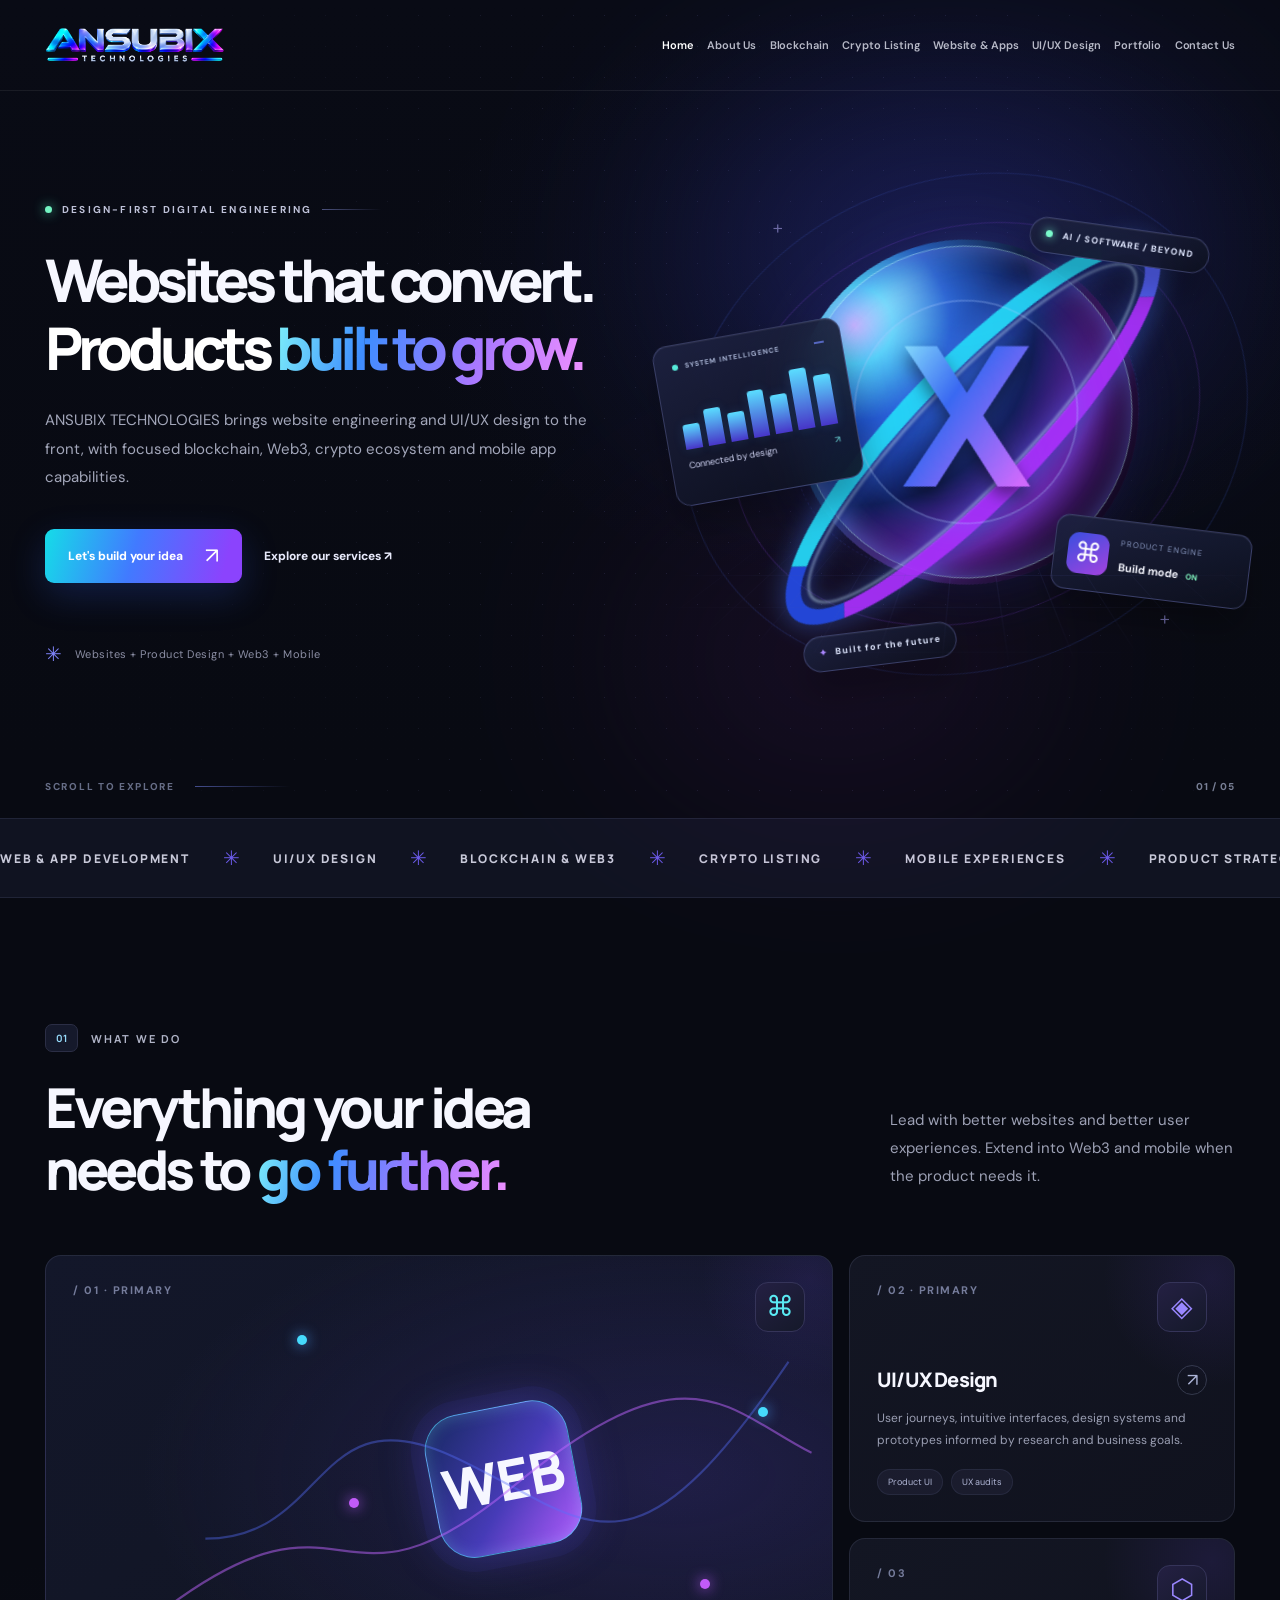
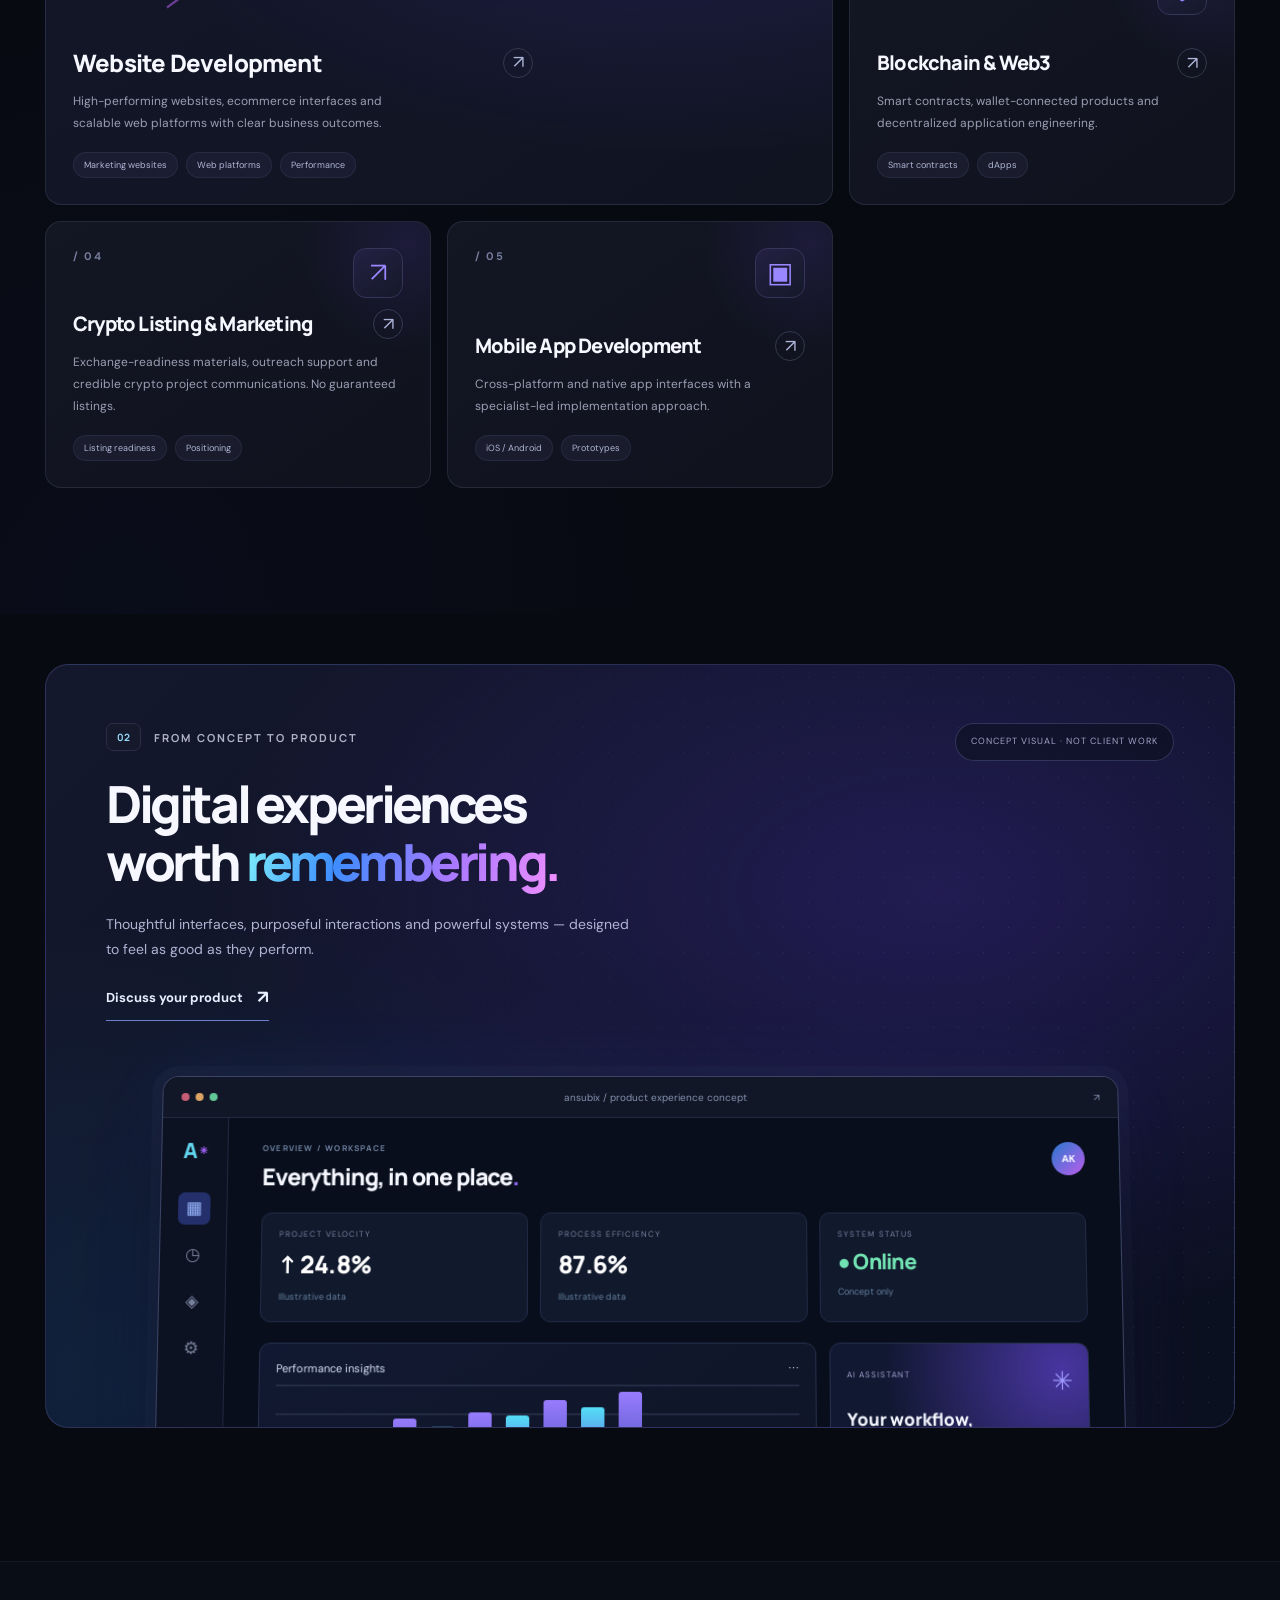
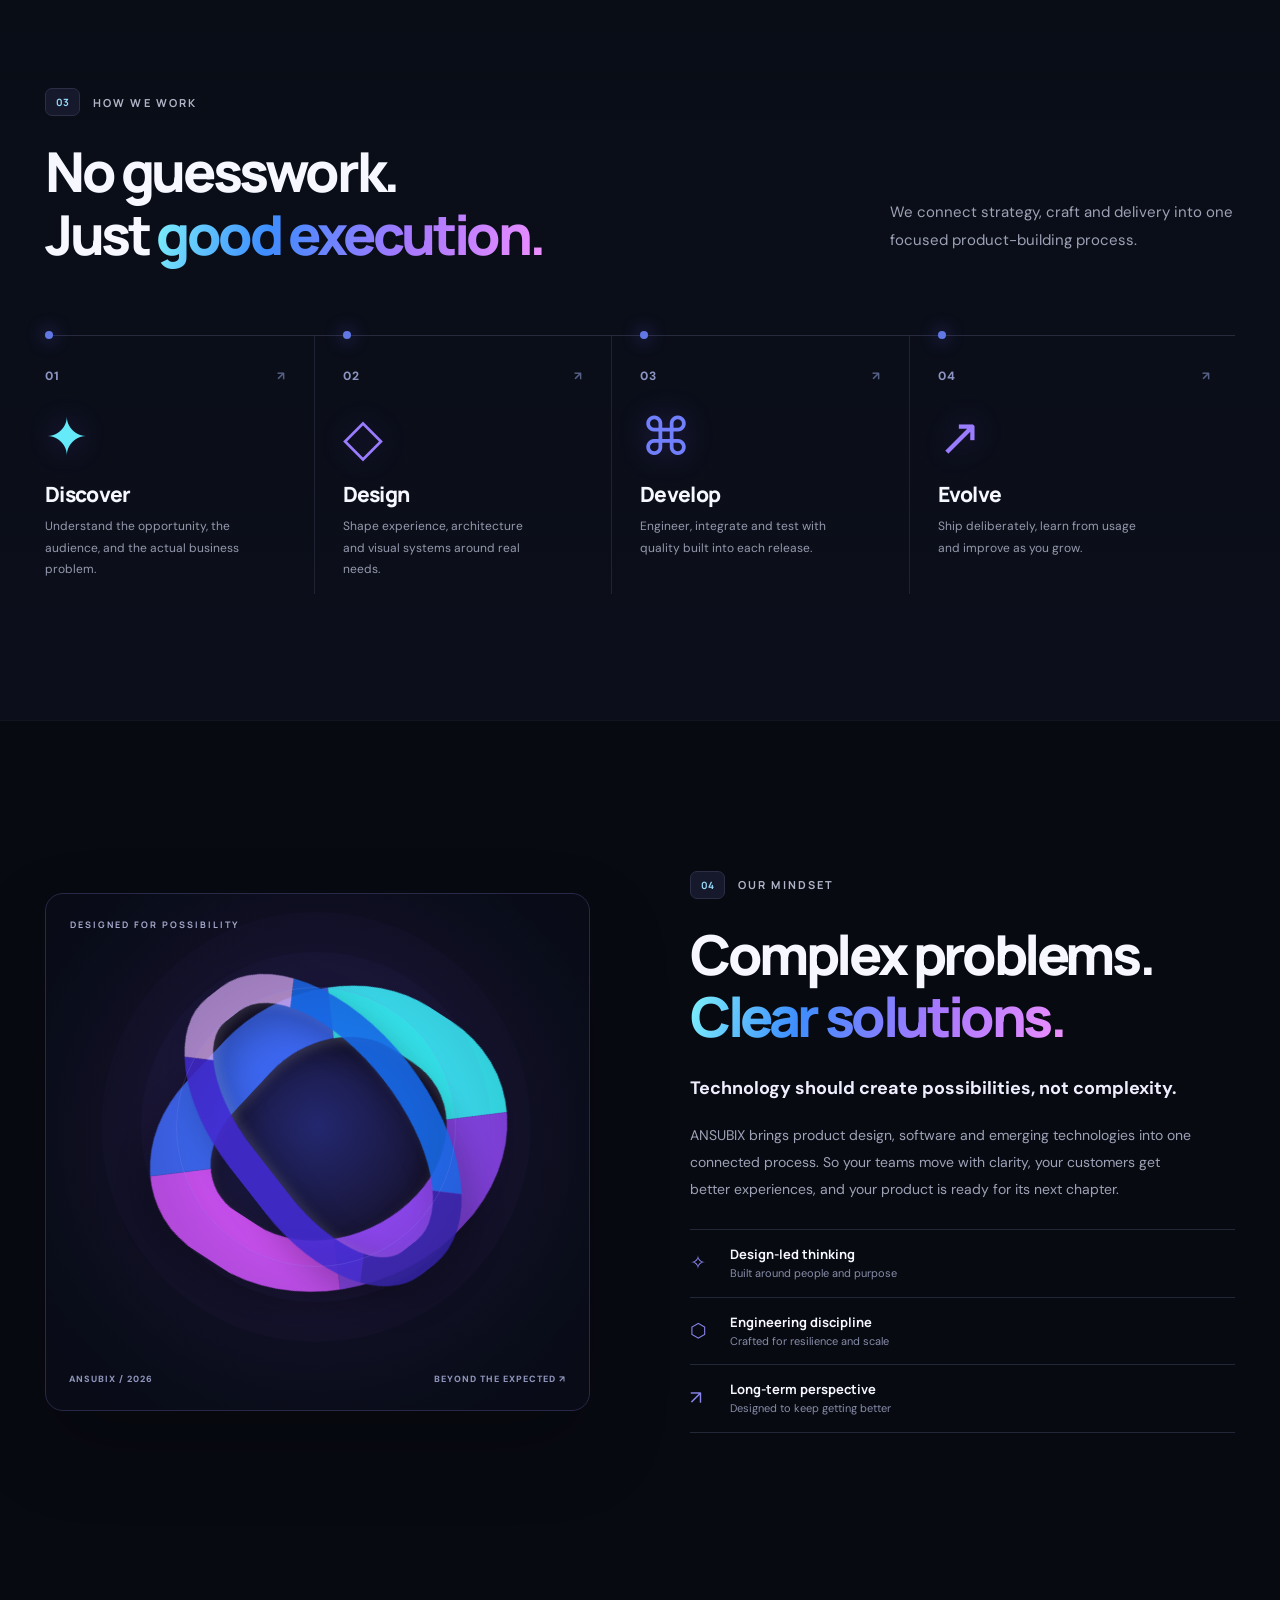
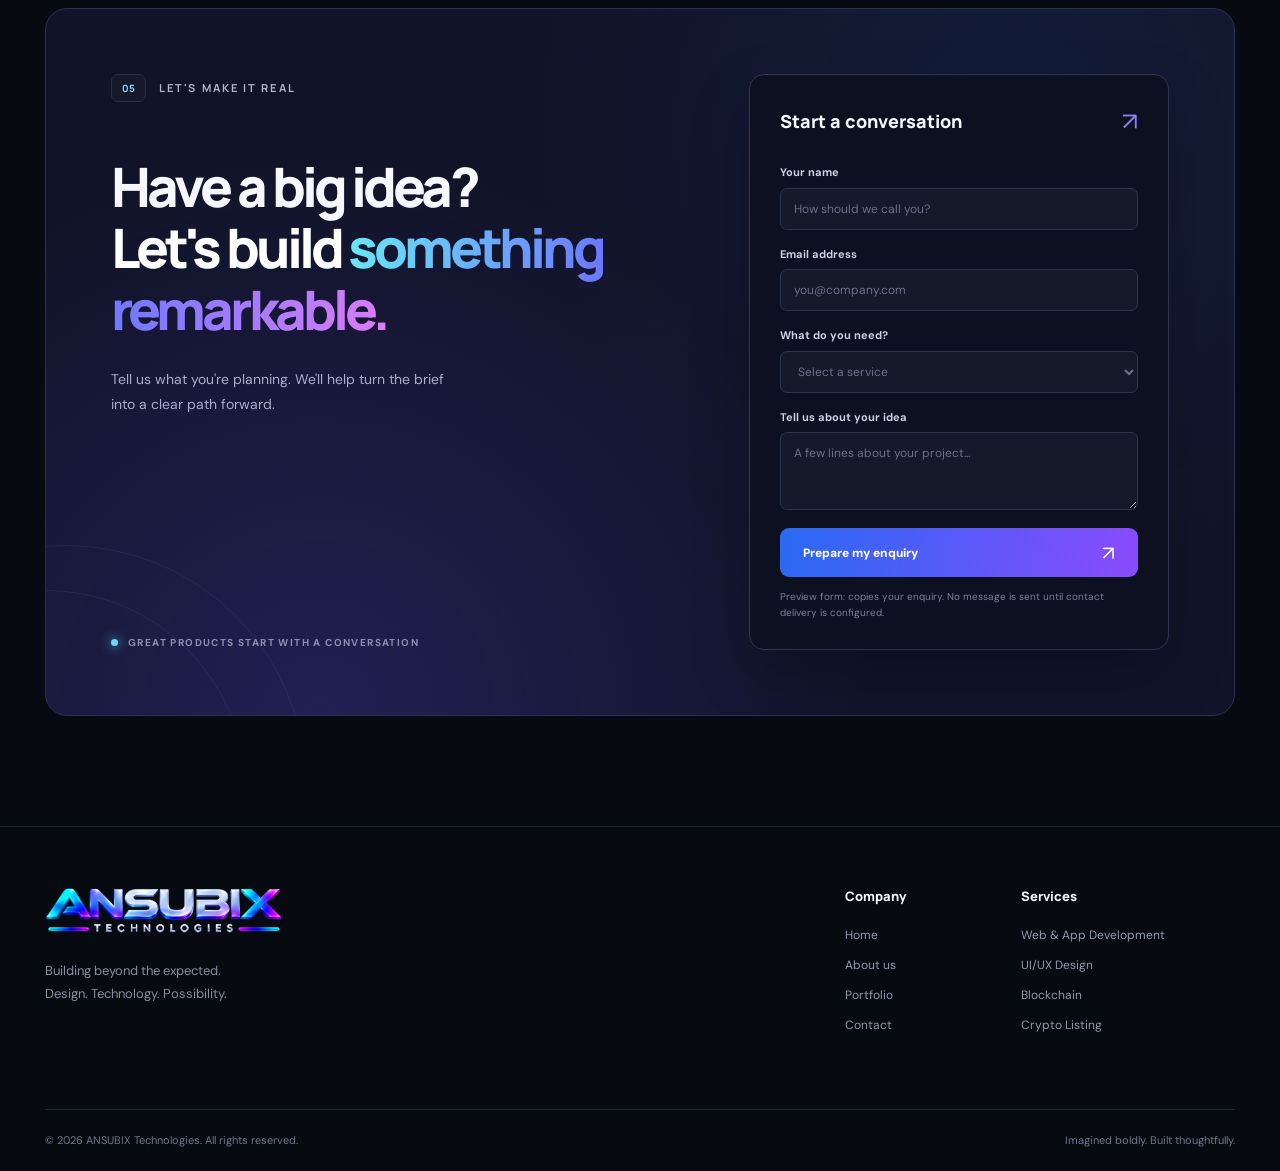
==== index.html @ 399b4d56 "Add files via upload" ====
<!DOCTYPE html>

<html lang="en">
<head>
<meta charset="utf-8"/>
<meta content="width=device-width, initial-scale=1" name="viewport"/>
<meta content="#080a12" name="theme-color"/>
<meta content="ANSUBIX Technologies creates websites, user experiences, blockchain applications and crypto listing readiness strategies, with mobile app development support." name="description"/>
<title>ANSUBIX Technologies | Website, UI/UX &amp; Blockchain Development</title>
<link href="assets/images/brand-mark.svg" rel="icon" type="image/svg+xml"/>
<link href="https://fonts.googleapis.com" rel="preconnect"/>
<link crossorigin="" href="https://fonts.gstatic.com" rel="preconnect"/>
<link href="https://fonts.googleapis.com/css2?family=DM+Sans:wght@400;500;600;700&amp;family=Manrope:wght@400;500;600;700;800&amp;display=swap" rel="stylesheet"/>
<link href="assets/css/style.css" rel="stylesheet"/>
</head>
<body>
<a class="skip-link" href="#main">Skip to content</a>
<div class="site-shell">
<header class="site-header" id="top">
<div class="container header-inner">
<a aria-label="ANSUBIX Technologies home" class="brand" href="index.html">
<img alt="ANSUBIX Technologies" height="46" src="assets/images/ansubix-wordmark.png" width="232"/>
</a>
<nav aria-label="Main navigation" class="main-nav" id="main-nav"><a aria-current="page" href="index.html">Home</a><a href="about.html">About Us</a><a href="blockchain-development.html">Blockchain</a><a href="crypto-listing.html">Crypto Listing</a><a href="website-app-development.html">Website &amp; Apps</a><a href="ui-ux-design.html">UI/UX Design</a><a href="portfolio.html">Portfolio</a><a href="contact.html">Contact Us</a><a class="nav-mobile-cta" href="contact.html">Start a project ↗</a></nav>
<a class="nav-cta" href="contact.html">Discuss a project ↗</a>
<button aria-controls="main-nav" aria-expanded="false" aria-label="Open menu" class="menu-toggle" type="button"><span></span><span></span><span></span></button>
</div>
</header>
<main id="main">
<section aria-labelledby="hero-title" class="hero">
<div aria-hidden="true" class="hero-dots"></div>
<div aria-hidden="true" class="hero-glow hero-glow-one"></div>
<div aria-hidden="true" class="hero-glow hero-glow-two"></div>
<div class="container hero-layout">
<div class="hero-copy">
<div class="eyebrow"><span aria-hidden="true" class="status-dot"></span> DESIGN-FIRST DIGITAL ENGINEERING <span class="eyebrow-line"></span></div>
<h1 id="hero-title">Websites that convert.<br/><span class="subtle-heading">Products</span> <span class="gradient-text">built to grow.</span></h1>
<p class="hero-description">ANSUBIX TECHNOLOGIES brings website engineering and UI/UX design to the front, with focused blockchain, Web3, crypto ecosystem and mobile app capabilities.</p>
<div class="hero-actions">
<a class="btn btn-primary" href="contact.html">Let's build your idea <span aria-hidden="true" class="btn-arrow">↗</span></a>
<a class="btn btn-ghost" href="website-app-development.html">Explore our services ↗</a>
</div>
<div class="hero-footnote"><span aria-hidden="true" class="orbit-icon">✳</span><span>Websites + Product Design + Web3 + Mobile</span></div>
</div>
<div aria-label="Abstract concept visualization of connected software, AI and design systems" class="hero-art" role="img">
<div class="halo halo-a"></div><div class="halo halo-b"></div><div class="halo halo-c"></div>
<div class="grid-plane"></div>
<div class="core-sphere"><div class="sphere-gloss"></div><div class="sphere-ring sphere-ring-one"></div><div class="sphere-ring sphere-ring-two"></div><span class="core-letter">X</span></div>
<div class="floating-card card-insight"><div class="mini-bar"><i></i> SYSTEM INTELLIGENCE <span class="micro-light"></span></div><div class="micro-chart"><span style="height:37%"></span><span style="height:54%"></span><span style="height:43%"></span><span style="height:70%"></span><span style="height:58%"></span><span style="height:91%"></span><span style="height:75%"></span></div><div class="mini-caption">Connected by design <span>↗</span></div></div>
<div class="floating-card card-build"><div class="card-build-icon">⌘</div><div><small>PRODUCT ENGINE</small><strong>Build mode <em>ON</em></strong></div></div>
<div class="floating-pill pill-top"><span class="pill-pulse"></span> AI / SOFTWARE / BEYOND</div>
<div class="floating-pill pill-bottom"><span class="pulse-cross">✦</span> Built for the future</div>
<span class="art-plus plus-a">+</span><span class="art-plus plus-b">+</span>
</div>
</div>
<div class="container hero-scroll-row"><span>SCROLL TO EXPLORE</span><span class="scroll-line"></span><span class="scroll-index">01 / 05</span></div>
</section>
<section aria-label="Our areas of expertise" class="capability-strip"><div class="strip-track"><div aria-hidden="true" class="strip-content"><span>WEB &amp; APP DEVELOPMENT</span><i>✳</i><span>UI/UX DESIGN</span><i>✳</i><span>BLOCKCHAIN &amp; WEB3</span><i>✳</i><span>CRYPTO LISTING</span><i>✳</i><span>MOBILE EXPERIENCES</span><i>✳</i><span>PRODUCT STRATEGY</span><i>✳</i></div><div aria-hidden="true" class="strip-content"><span>WEB &amp; APP DEVELOPMENT</span><i>✳</i><span>UI/UX DESIGN</span><i>✳</i><span>BLOCKCHAIN &amp; WEB3</span><i>✳</i><span>CRYPTO LISTING</span><i>✳</i><span>MOBILE EXPERIENCES</span><i>✳</i><span>PRODUCT STRATEGY</span><i>✳</i></div></div></section>
<section class="section expertise-section" id="expertise">
<div class="container">
<div class="section-heading-row reveal"><div><p class="section-label"><span class="label-box">01</span> WHAT WE DO</p><h2>Everything your idea<br/>needs to <span class="gradient-text">go further.</span></h2></div><p class="section-lead">Lead with better websites and better user experiences. Extend into Web3 and mobile when the product needs it.</p></div>
<div class="service-grid">
<article class="service-card featured-service reveal">
<div class="service-card-top"><span class="service-number">/ 01 · PRIMARY</span><span class="service-icon ai-icon">⌘</span></div>
<div aria-hidden="true" class="service-visual"><div class="ai-field"><div class="ai-node node-1"></div><div class="ai-node node-2"></div><div class="ai-node node-3"></div><div class="ai-node node-4"></div><span class="ai-center">WEB</span><svg preserveaspectratio="none" viewbox="0 0 420 220"><path d="M25 150 C105 150 96 65 186 102 S300 185 405 47"></path><path d="M0 190 C120 110 110 205 225 120 S365 75 420 100"></path></svg></div></div>
<div class="service-body"><div class="service-title-row"><h3><a href="website-app-development.html">Website Development</a></h3><a aria-label="Website and app development details" class="service-arrow" href="website-app-development.html">↗</a></div><p>High-performing websites, ecommerce interfaces and scalable web platforms with clear business outcomes.</p><div class="service-tags"><span>Marketing websites</span><span>Web platforms</span><span>Performance</span></div></div>
</article>
<article class="service-card reveal"><div class="service-card-top"><span class="service-number">/ 02 · PRIMARY</span><span class="service-icon">◈</span></div><div class="service-body"><div class="service-title-row"><h3><a href="ui-ux-design.html">UI/UX Design</a></h3><a aria-label="UI UX design details" class="service-arrow" href="ui-ux-design.html">↗</a></div><p>User journeys, intuitive interfaces, design systems and prototypes informed by research and business goals.</p><div class="service-tags"><span>Product UI</span><span>UX audits</span></div></div></article>
<article class="service-card reveal"><div class="service-card-top"><span class="service-number">/ 03</span><span class="service-icon">⬡</span></div><div class="service-body"><div class="service-title-row"><h3><a href="blockchain-development.html">Blockchain &amp; Web3</a></h3><a aria-label="Blockchain development details" class="service-arrow" href="blockchain-development.html">↗</a></div><p>Smart contracts, wallet-connected products and decentralized application engineering.</p><div class="service-tags"><span>Smart contracts</span><span>dApps</span></div></div></article>
<article class="service-card reveal"><div class="service-card-top"><span class="service-number">/ 04</span><span class="service-icon">↗</span></div><div class="service-body"><div class="service-title-row"><h3><a href="crypto-listing.html">Crypto Listing &amp; Marketing</a></h3><a aria-label="Crypto listing service details" class="service-arrow" href="crypto-listing.html">↗</a></div><p>Exchange-readiness materials, outreach support and credible crypto project communications. No guaranteed listings.</p><div class="service-tags"><span>Listing readiness</span><span>Positioning</span></div></div></article>
<article class="service-card reveal"><div class="service-card-top"><span class="service-number">/ 05</span><span class="service-icon">▣</span></div><div class="service-body"><div class="service-title-row"><h3><a href="website-app-development.html#mobile-apps">Mobile App Development</a></h3><a aria-label="Mobile app development details" class="service-arrow" href="website-app-development.html#mobile-apps">↗</a></div><p>Cross-platform and native app interfaces with a specialist-led implementation approach.</p><div class="service-tags"><span>iOS / Android</span><span>Prototypes</span></div></div></article>
</div>
</div>
</section>
<section class="section showcase-section" id="showcase"><div class="container"><div class="showcase-shell reveal"><div class="showcase-top"><div><p class="section-label"><span class="label-box">02</span> FROM CONCEPT TO PRODUCT</p><h2>Digital experiences<br/>worth <span class="gradient-text">remembering.</span></h2><p>Thoughtful interfaces, purposeful interactions and powerful systems — designed to feel as good as they perform.</p><a class="inline-link" href="portfolio.html">Discuss your product <span>↗</span></a></div><span class="concept-badge">CONCEPT VISUAL · NOT CLIENT WORK</span></div><div class="showcase-device"><div class="device-top"><span><i></i><i></i><i></i></span><div>ansubix / product experience concept</div><div>↗</div></div><div class="device-body"><aside class="device-sidebar"><div class="device-logo">A<span>✳</span></div><div class="side-icon active">▦</div><div class="side-icon">◷</div><div class="side-icon">◈</div><div class="side-icon">⚙</div><div class="side-bottom">?</div></aside><div class="device-content"><div class="device-head"><div><p>OVERVIEW / WORKSPACE</p><h4>Everything, in one place<span>.</span></h4></div><div class="device-avatar">AK</div></div><div class="metrics"><div class="metric"><small>PROJECT VELOCITY</small><strong>↑ 24.8%</strong><span>Illustrative data</span></div><div class="metric"><small>PROCESS EFFICIENCY</small><strong>87.6%</strong><span>Illustrative data</span></div><div class="metric"><small>SYSTEM STATUS</small><strong class="status-metric">● Online</strong><span>Concept only</span></div></div><div class="chart-row"><div class="main-chart"><div class="chart-heading"><span>Performance insights</span><span>⋯</span></div><div class="chart-bars"><i style="height:34%"></i><i style="height:49%"></i><i style="height:40%"></i><i style="height:62%"></i><i style="height:53%"></i><i style="height:70%"></i><i style="height:66%"></i><i style="height:85%"></i><i style="height:76%"></i><i style="height:95%"></i></div><div class="chart-x"><span>JAN</span><span>FEB</span><span>MAR</span><span>APR</span><span>MAY</span></div></div><div class="side-widget"><small>AI ASSISTANT</small><div class="assistant-logo">✳</div><strong>Your workflow,<br/>reimagined.</strong><p>Making complex things feel effortless.</p></div></div></div></div></div></div></div></section>
<section class="section approach-section" id="approach"><div class="container"><div class="section-heading-row reveal"><div><p class="section-label"><span class="label-box">03</span> HOW WE WORK</p><h2>No guesswork.<br/>Just <span class="gradient-text">good execution.</span></h2></div><p class="section-lead">We connect strategy, craft and delivery into one focused product-building process.</p></div><div class="process-line"><div class="process-step reveal"><span class="step-index">01 <span>↗</span></span><div class="step-art">✦</div><h3>Discover</h3><p>Understand the opportunity, the audience, and the actual business problem.</p></div><div class="process-step reveal"><span class="step-index">02 <span>↗</span></span><div class="step-art">◇</div><h3>Design</h3><p>Shape experience, architecture and visual systems around real needs.</p></div><div class="process-step reveal"><span class="step-index">03 <span>↗</span></span><div class="step-art">⌘</div><h3>Develop</h3><p>Engineer, integrate and test with quality built into each release.</p></div><div class="process-step reveal"><span class="step-index">04 <span>↗</span></span><div class="step-art">↗</div><h3>Evolve</h3><p>Ship deliberately, learn from usage and improve as you grow.</p></div></div></div></section>
<section class="section philosophy-section" id="about"><div class="container philosophy-grid"><div class="philosophy-art reveal"><div class="philosophy-art-frame"><span class="corner-tag">DESIGNED FOR POSSIBILITY</span><div class="abstract-ribbon ribbon-one"></div><div class="abstract-ribbon ribbon-two"></div><div class="abstract-disc"></div><div class="philosophy-art-footer"><span>ANSUBIX / 2026</span><span>BEYOND THE EXPECTED ↗</span></div></div></div><div class="philosophy-copy reveal"><p class="section-label"><span class="label-box">04</span> OUR MINDSET</p><h2>Complex problems.<br/><span class="gradient-text">Clear solutions.</span></h2><p class="philosophy-lead">Technology should create possibilities, not complexity.</p><p>ANSUBIX brings product design, software and emerging technologies into one connected process. So your teams move with clarity, your customers get better experiences, and your product is ready for its next chapter.</p><div class="philosophy-highlights"><div><span>✧</span><strong>Design-led thinking</strong><small>Built around people and purpose</small></div><div><span>⬡</span><strong>Engineering discipline</strong><small>Crafted for resilience and scale</small></div><div><span>↗</span><strong>Long-term perspective</strong><small>Designed to keep getting better</small></div></div></div></div></section>
<section class="section contact-section" id="contact"><div class="container"><div class="contact-panel reveal"><div class="contact-halo contact-halo-a"></div><div class="contact-halo contact-halo-b"></div><div class="contact-copy"><p class="section-label"><span class="label-box">05</span> LET'S MAKE IT REAL</p><h2>Have a big idea?<br/><span>Let's build</span> <em>something<br/>remarkable.</em></h2><p>Tell us what you're planning. We'll help turn the brief into a clear path forward.</p><div class="contact-signature"><span class="signature-dot"></span> GREAT PRODUCTS START WITH A CONVERSATION</div></div><form class="contact-form" id="project-form"><div class="form-heading"><strong>Start a conversation</strong><span>↗</span></div><label for="contact-name">Your name</label><input autocomplete="name" id="contact-name" maxlength="100" name="name" placeholder="How should we call you?" required="" type="text"/><label for="contact-email">Email address</label><input autocomplete="email" id="contact-email" maxlength="180" name="email" placeholder="you@company.com" required="" type="email"/><label for="contact-service">What do you need?</label><select id="contact-service" name="service" required=""><option disabled="" selected="" value="">Select a service</option><option>Website Development</option><option>UI/UX Design</option><option>Blockchain &amp; Web3 Development</option><option>Crypto Listing &amp; Marketing</option><option>Mobile App Development</option><option>Other</option></select><label for="contact-brief">Tell us about your idea</label><textarea id="contact-brief" maxlength="1200" name="brief" placeholder="A few lines about your project..." required="" rows="3"></textarea><button class="btn form-submit" type="submit">Prepare my enquiry <span aria-hidden="true">↗</span></button><p class="form-note" id="form-note" role="status">Preview form: copies your enquiry. No message is sent until contact delivery is configured.</p></form></div></div></section>
</main>
<footer class="footer"><div class="container"><div class="footer-main"><div class="footer-brand"><img alt="ANSUBIX Technologies" height="48" src="assets/images/ansubix-wordmark.png" width="250"/><p>Building beyond the expected.<br/>Design. Technology. Possibility.</p></div><div class="footer-links"><div><strong>Company</strong><a href="index.html">Home</a><a href="about.html">About us</a><a href="portfolio.html">Portfolio</a><a href="contact.html">Contact</a></div><div><strong>Services</strong><a href="website-app-development.html">Web &amp; App Development</a><a href="ui-ux-design.html">UI/UX Design</a><a href="blockchain-development.html">Blockchain</a><a href="crypto-listing.html">Crypto Listing</a></div></div></div><div class="footer-bottom"><span>© <span id="year">2026</span> ANSUBIX Technologies. All rights reserved.</span><span>Imagined boldly. Built thoughtfully.</span></div></div></footer>
</div>
<script defer="" src="assets/js/main.js"></script>
</body>
</html>
---- assets/css/style.css ----
:root{--bg:#080a12;--bg2:#0b0e1a;--card:#101321;--border:rgba(199,207,255,.105);--text:#f6f7ff;--muted:#979bab;--cyan:#32eaf0;--blue:#367bff;--violet:#8850ff;--magenta:#df4cff;--green:#94f2b7;--max:1260px;--radius:24px}
*{box-sizing:border-box}html{scroll-behavior:smooth;scroll-padding-top:85px}body{margin:0;background:var(--bg);color:var(--text);font-family:'DM Sans',Arial,sans-serif;line-height:1.5;-webkit-font-smoothing:antialiased}a{color:inherit;text-decoration:none}button,input,textarea,select{font:inherit}button{cursor:pointer}img,svg{max-width:100%}::selection{background:#7164fc;color:#fff}.container{width:min(var(--max),calc(100% - 90px));margin-inline:auto}.site-shell{overflow:hidden}.skip-link{position:absolute;top:-60px;left:20px;z-index:200;background:white;color:black;padding:12px}.skip-link:focus{top:12px}.gradient-text{background:linear-gradient(105deg,#79eafa 3%,#3e8dff 30%,#a778ff 65%,#ec8eff 98%);background-clip:text;-webkit-background-clip:text;color:transparent}.section{padding:126px 0}.section-label{font:700 11px/1 'Manrope',sans-serif;letter-spacing:2.1px;color:#b0b4c7;display:flex;align-items:center;gap:13px;margin:0 0 24px}.label-box{font-size:10px;letter-spacing:0;background:#15192b;border:1px solid #2b2e45;color:#96dafa;padding:8px 10px;border-radius:7px}.section h2{font:800 clamp(40px,4.3vw,65px)/1.13 'Manrope',sans-serif;letter-spacing:-3.4px;margin:0}.section-heading-row{display:flex;align-items:flex-end;justify-content:space-between;gap:40px;margin-bottom:55px}.section-lead{max-width:345px;color:#9da1b5;font-size:15px;line-height:1.85;margin:0 0 10px}.reveal{opacity:1;transform:none;transition:opacity .8s ease,transform .8s cubic-bezier(.2,.8,.2,1)}.reveal.in-view{opacity:1;transform:translateY(0)}
/* navigation */
.site-header{height:91px;position:absolute;top:0;left:0;right:0;z-index:100;border-bottom:1px solid rgba(255,255,255,.07)}.site-header.scrolled{position:fixed;height:79px;background:rgba(8,10,18,.92);border-color:rgba(255,255,255,.09);backdrop-filter:blur(20px);-webkit-backdrop-filter:blur(20px)}.header-inner{height:100%;display:flex;align-items:center;justify-content:space-between;gap:40px}.brand{display:flex;align-items:center;min-width:218px}.brand img{width:218px;height:auto;display:block}.main-nav{display:flex;align-items:center;gap:37px;margin-left:auto}.main-nav>a{color:#b7b9c7;font-size:13px;font-weight:600;white-space:nowrap;transition:color .25s}.main-nav>a:hover,.main-nav>a:focus-visible{color:#fff}.nav-cta{display:inline-flex;gap:18px;align-items:center;border:1px solid rgba(136,145,207,.34);border-radius:100px;padding:13px 18px 13px 22px;font-weight:700;font-size:12px;white-space:nowrap;transition:background .2s,border-color .2s}.nav-cta span{font-size:18px;line-height:1}.nav-cta:hover{background:rgba(101,84,211,.2);border-color:#7469be}.nav-mobile-cta{display:none!important}.menu-toggle{display:none;border:0;color:white;background:none}
/* hero */
.hero{position:relative;min-height:818px;padding-top:91px;background:radial-gradient(ellipse at 69% 36%,rgba(32,38,103,.14),transparent 39%),linear-gradient(180deg,#090b15 0%,#080a12 93%);isolation:isolate}.hero-dots{position:absolute;inset:0;z-index:-1;background-image:radial-gradient(rgba(158,155,233,.13) .8px,transparent .8px);background-size:31px 31px;mask-image:linear-gradient(90deg,transparent 5%,black 45%,black 80%,transparent)}.hero-glow{position:absolute;pointer-events:none;filter:blur(120px);border-radius:50%;opacity:.3;z-index:-1}.hero-glow-one{width:530px;height:300px;right:5%;top:100px;background:#4048ec}.hero-glow-two{width:400px;height:200px;right:19%;bottom:60px;background:#8c29b4;opacity:.18}.hero-layout{min-height:665px;display:grid;grid-template-columns:1.09fr 1fr;align-items:center;gap:30px;position:relative}.hero-copy{padding-top:24px;z-index:5}.eyebrow{display:flex;align-items:center;gap:10px;font-size:10px;font-weight:700;letter-spacing:2.2px;color:#bfc2d9;white-space:nowrap}.status-dot{background:#74f3c1;width:7px;height:7px;box-shadow:0 0 12px #48d5ae;border-radius:50%}.eyebrow-line{height:1px;width:60px;background:linear-gradient(90deg,#4c527e,transparent)}.hero h1{font:800 clamp(54px,5.1vw,78px)/1.155 'Manrope',sans-serif;letter-spacing:-5px;margin:29px 0 24px;white-space:nowrap}.subtle-heading{color:#fff}.period{color:#8660fd}.hero-description{font-size:15px;line-height:1.9;color:#a3a7ba;max-width:553px;margin:0}.hero-actions{display:flex;gap:15px;align-items:center;margin-top:37px}.btn{display:inline-flex;align-items:center;justify-content:center;gap:22px;white-space:nowrap;border:0;font-size:12px;line-height:1;font-weight:800;min-height:54px;padding:0 23px;border-radius:9px;transition:transform .25s,box-shadow .25s,background .25s}.btn:hover{transform:translateY(-3px)}.btn-primary{background:linear-gradient(105deg,#15dce8 0%,#417aff 45%,#8b43fd 90%);color:#fff;box-shadow:0 12px 36px rgba(51,99,250,.22)}.btn-primary:hover{box-shadow:0 15px 38px rgba(92,80,255,.36)}.btn-arrow{font-size:22px;font-weight:400;line-height:0}.btn-ghost{padding:0 7px;background:transparent;color:#e7e9fa}.btn-ghost span{font-size:20px;font-weight:400}.btn-ghost:hover{color:#6bdfff}.hero-footnote{display:flex;align-items:center;gap:12px;font-size:11px;color:#8b8ea4;letter-spacing:.5px;margin-top:56px}.hero-footnote b{color:#5e6079;margin:0 5px;font-weight:400}.orbit-icon{font-size:20px;color:#7f83f9}.hero-scroll-row{height:60px;display:flex;align-items:center;gap:20px;color:#666d86;font-size:10px;letter-spacing:1.7px;font-weight:800}.scroll-line{width:95px;height:1px;background:linear-gradient(90deg,#434d8c,transparent)}.scroll-index{margin-left:auto;color:#777e94;letter-spacing:1px}
/* dimensional hero art */
.hero-art{height:590px;position:relative;overflow:visible;transform-style:preserve-3d;perspective:800px}.halo{position:absolute;top:50%;left:50%;border:1px solid rgba(76,114,253,.16);border-radius:50%;transform:translate(-50%,-50%) rotate(-22deg)}.halo-a{width:575px;height:490px}.halo-b{width:480px;height:390px;border-color:rgba(143,70,243,.2)}.halo-c{width:355px;height:290px;border-style:dashed;border-color:rgba(84,94,238,.18)}.grid-plane{position:absolute;left:-40px;right:-45px;bottom:35px;height:220px;transform:perspective(430px) rotateX(65deg);background:linear-gradient(90deg,transparent 49%,rgba(70,80,167,.22) 50%,transparent 51%),linear-gradient(0deg,transparent 49%,rgba(70,80,167,.22) 50%,transparent 51%);background-size:45px 45px;mask-image:radial-gradient(ellipse,black,transparent 66%);opacity:.65}.core-sphere{position:absolute;left:50%;top:48%;height:345px;width:345px;border-radius:50%;transform:translate(-50%,-50%) rotate(-18deg);background:radial-gradient(circle at 27% 16%,#c8a5ff 0%,#4acaf9 10%,#1c4fca 25%,#101b57 47%,#7b29c1 66%,#181238 87%);box-shadow:inset -30px -27px 55px rgba(0,0,0,.66),inset 20px 16px 28px rgba(108,230,255,.2),0 0 65px rgba(75,75,247,.19),0 22px 80px rgba(0,0,0,.3);animation:float 7s ease-in-out infinite}.core-sphere:before{content:'';position:absolute;inset:6px;border-radius:50%;border:1px solid rgba(191,247,255,.45);box-shadow:inset 0 0 22px rgba(117,120,255,.48)}.core-sphere:after{content:'';position:absolute;inset:60px;border:2px solid rgba(160,194,255,.3);border-radius:50%;box-shadow:0 0 30px rgba(69,149,255,.2)}.sphere-gloss{position:absolute;inset:24px 45px 45% 25px;border-radius:100% 100% 35% 45%;background:radial-gradient(ellipse at top,rgba(255,255,255,.38),rgba(149,253,255,.1) 33%,transparent 75%);filter:blur(11px);transform:rotate(-25deg)}.core-letter{font:800 195px/.9 'Manrope',sans-serif;position:absolute;left:50%;top:50%;transform:translate(-50%,-50%) rotate(18deg);color:transparent;background:linear-gradient(125deg,#95f5ff,#3666f1 40%,#d169fc 90%);-webkit-background-clip:text;background-clip:text;text-shadow:0 0 45px rgba(119,149,255,.12);filter:drop-shadow(0 9px 8px rgba(0,0,0,.45));z-index:3}.sphere-ring{position:absolute;left:-25%;top:35%;width:150%;height:42%;border-radius:50%;transform:rotate(-28deg);border:18px solid transparent;filter:drop-shadow(0 0 13px rgba(69,124,255,.55))}.sphere-ring-one{border-top-color:#25dbfa;border-left-color:#244be3;border-bottom-color:#a931fd;border-right-color:#5563ff;box-shadow:inset 0 7px 10px rgba(17,24,103,.5);opacity:.93}.sphere-ring-two{left:-17%;top:41%;width:134%;height:31%;border-width:3px;border-color:rgba(202,233,255,.45);transform:rotate(-28deg);filter:blur(1px)}.floating-card,.floating-pill{position:absolute;z-index:8;background:linear-gradient(160deg,rgba(28,33,64,.91),rgba(12,15,29,.88));border:1px solid rgba(141,147,226,.3);box-shadow:0 22px 35px rgba(0,0,0,.28),inset 0 1px rgba(255,255,255,.05);backdrop-filter:blur(20px)}.card-insight{left:-35px;top:202px;width:190px;height:162px;border-radius:15px;padding:17px;transform:rotate(-10deg);animation:float2 8s ease-in-out infinite}.mini-bar{font-size:7px;letter-spacing:1px;display:flex;align-items:center;gap:7px;color:#acb8d8;font-weight:700;white-space:nowrap}.mini-bar i{width:6px;height:6px;border-radius:50%;background:#56ead9}.micro-light{width:10px;height:2px;background:#5566c0;margin-left:auto}.micro-chart{display:flex;align-items:end;gap:6px;height:67px;margin:10px 0}.micro-chart span{flex:1;background:linear-gradient(0deg,#4735c8,#5addff);border-radius:3px 3px 0 0;box-shadow:0 0 12px rgba(62,166,255,.13)}.mini-caption{font-size:9px;color:#d5d9f8;display:flex;justify-content:space-between}.mini-caption span{color:#73e9ea}.card-build{right:-15px;bottom:120px;width:197px;height:75px;border-radius:14px;display:flex;align-items:center;gap:11px;padding:13px;transform:rotate(7deg);animation:float2 9s -3s ease-in-out infinite}.card-build-icon{width:41px;height:41px;background:linear-gradient(145deg,#394fdf,#a442df);border-radius:11px;display:grid;place-items:center;font-size:27px;color:white}.card-build small{display:block;font-size:8px;letter-spacing:1px;color:#8796bd;margin-bottom:5px}.card-build strong{font-size:11px;white-space:nowrap}.card-build em{font-style:normal;color:#82f9c1;font-size:8px;margin-left:4px}.floating-pill{border-radius:30px;padding:10px 15px;font-size:9px;font-weight:800;letter-spacing:1px;color:#dce3fb;white-space:nowrap}.pill-top{right:25px;top:98px;transform:rotate(8deg)}.pill-bottom{left:105px;bottom:54px;transform:rotate(-7deg)}.pill-pulse{display:inline-block;width:7px;height:7px;background:#7afacb;border-radius:50%;box-shadow:0 0 10px #6ef1d2;margin-right:7px}.pulse-cross{color:#ab86ff;margin-right:4px}.art-plus{position:absolute;color:#6c69a3;font-size:19px;font-weight:300}.plus-a{left:75px;top:85px}.plus-b{right:65px;bottom:85px}@keyframes float{0%,100%{transform:translate(-50%,-50%) rotate(-18deg)}50%{transform:translate(-50%,-53%) rotate(-13deg)}}@keyframes float2{0%,100%{translate:0 0}50%{translate:0 -12px}}
/* expertise ticker */
.capability-strip{height:80px;display:flex;align-items:center;background:#101321;border-block:1px solid rgba(164,169,235,.11);overflow:hidden;white-space:nowrap}.strip-track{display:flex;width:max-content;animation:marquee 45s linear infinite}.strip-content{display:flex;align-items:center;gap:33px;padding-right:33px}.strip-content span{font:800 12px 'Manrope',sans-serif;letter-spacing:1.8px;color:#c8c9d9}.strip-content i{font-style:normal;color:#6c5bea;font-size:20px}@keyframes marquee{to{transform:translateX(-50%)}}
/* service cards */
.expertise-section{background:radial-gradient(ellipse at 10% 100%,rgba(23,38,88,.1),transparent 36%)}.service-grid{display:grid;grid-template-columns:repeat(3,1fr);gap:16px}.service-card{min-height:267px;padding:26px 27px;border:1px solid var(--border);background:linear-gradient(145deg,#131623 0%,#10121e 100%);border-radius:16px;display:flex;flex-direction:column;justify-content:space-between;position:relative;overflow:hidden;transition:transform .3s,border-color .3s,box-shadow .3s}.service-card:hover{transform:translateY(-7px);border-color:rgba(94,145,248,.46);box-shadow:0 22px 70px rgba(0,0,0,.19)}.service-card:before{content:'';position:absolute;width:225px;height:225px;background:radial-gradient(circle,rgba(105,71,223,.13),transparent 68%);right:-90px;top:-90px;pointer-events:none}.service-card-top{display:flex;align-items:flex-start;justify-content:space-between;position:relative;z-index:1}.service-number{font-size:11px;letter-spacing:1.5px;color:#757c9b;font-weight:700}.service-icon{font-size:28px;font-weight:300;color:#9a87ff;display:flex;align-items:center;justify-content:center;width:50px;height:50px;border:1px solid #353459;background:linear-gradient(145deg,#242043,#15192a);border-radius:13px}.ai-icon{color:#5aebf4}.service-title-row{display:flex;align-items:center;justify-content:space-between;gap:8px}.service-card h3{font:800 20px/1.3 'Manrope',sans-serif;letter-spacing:-.8px;margin:0}.service-arrow{display:inline-grid;place-items:center;font-size:18px;font-weight:400;width:30px;height:30px;flex:none;border:1px solid #34394c;border-radius:50%;color:#aeb6d8;transition:transform .25s,background .25s}.service-card:hover .service-arrow{transform:translate(2px,-2px);background:#4359a4;color:#fff}.service-card p{font-size:12px;line-height:1.85;max-width:340px;color:#9a9eb2;margin:12px 0 17px}.service-tags{display:flex;gap:8px;flex-wrap:wrap}.service-tags span{font-size:9px;line-height:1.2;color:#afb5d4;background:rgba(107,109,164,.1);border:1px solid rgba(138,145,200,.11);border-radius:15px;padding:7px 10px}.featured-service{grid-column:span 2;grid-row:span 1;background:radial-gradient(ellipse at 80% 40%,rgba(61,48,143,.32),transparent 60%),linear-gradient(145deg,#13172a,#101421);min-height:295px}.featured-service .service-body{max-width:460px;position:relative;z-index:4}.featured-service h3{font-size:24px}.featured-service .service-visual{position:absolute;inset:50px 0 0 45%;pointer-events:none}.ai-field{position:relative;width:100%;height:100%}.ai-center{position:absolute;top:38%;left:51%;transform:translate(-50%,-50%);width:98px;height:98px;border-radius:28px;border:1px solid rgba(87,211,254,.65);background:linear-gradient(130deg,#16285f,#463bb7 55%,#b55cff);box-shadow:0 0 0 14px rgba(74,74,186,.09),0 0 45px rgba(88,76,223,.4),inset 0 1px 16px rgba(130,242,255,.23);font:800 39px 'Manrope';display:grid;place-items:center;rotate:-11deg}.ai-field svg{position:absolute;inset:-20px 0 0 -20px;width:115%;height:100%;overflow:visible}.ai-field svg path{fill:none;stroke:#566efc;stroke-width:1.3;opacity:.4}.ai-field svg path:last-child{stroke:#bd65fd;opacity:.5}.ai-node{position:absolute;width:10px;height:10px;border-radius:50%;background:#46dafc;box-shadow:0 0 14px #4c9fff}.node-1{top:9%;left:17%}.node-2{top:52%;left:25%;background:#c15bf9;box-shadow:0 0 14px #b75af9}.node-3{top:28%;right:10%}.node-4{bottom:24%;right:19%;background:#c15bf9;box-shadow:0 0 14px #b75af9}
/* product showcase */
.showcase-section{padding-top:50px;padding-bottom:133px}.showcase-shell{border:1px solid rgba(145,139,233,.22);border-radius:23px;background:radial-gradient(ellipse at 75% 30%,rgba(94,56,224,.25),transparent 58%),radial-gradient(ellipse at 12% 95%,rgba(24,108,182,.17),transparent 46%),linear-gradient(135deg,#14182d,#0b1020 75%);position:relative;overflow:hidden;padding:58px 60px 0}.showcase-shell:before{content:'';position:absolute;inset:0;opacity:.17;background-image:radial-gradient(#abafff .65px,transparent .65px);background-size:25px 25px;mask-image:linear-gradient(90deg,transparent,black)}.showcase-top{position:relative;z-index:2;display:flex;align-items:flex-start;justify-content:space-between}.showcase-top h2{font-size:clamp(38px,4vw,57px)}.showcase-top p:not(.section-label){max-width:530px;font-size:14px;color:#aeb4d2;line-height:1.8;margin:21px 0 22px}.concept-badge{border:1px solid rgba(163,172,244,.22);border-radius:100px;padding:11px 15px;font-size:9px;letter-spacing:1px;color:#a1a5c6;background:rgba(12,16,31,.6)}.inline-link{font-size:13px;font-weight:700;color:#e5efff;display:inline-flex;gap:14px;align-items:center;border-bottom:1px solid #6b7fca;padding-bottom:9px}.inline-link span{font-size:18px}.showcase-device{position:relative;margin:55px auto -73px;width:min(955px,96%);height:424px;border:1px solid rgba(167,180,255,.32);border-radius:16px;background:#080e1c;box-shadow:0 35px 95px rgba(0,0,0,.55),0 0 0 10px rgba(104,110,177,.05),0 0 90px rgba(83,98,242,.16);overflow:hidden;transform:perspective(1500px) rotateX(4deg);transform-origin:top}.device-top{height:41px;background:#121728;border-bottom:1px solid #242942;display:flex;align-items:center;justify-content:space-between;padding:0 18px;color:#8491ae;font-size:10px}.device-top>span{display:flex;gap:6px}.device-top i{width:8px;height:8px;border-radius:50%;background:#c55d74}.device-top i:nth-child(2){background:#dca364}.device-top i:nth-child(3){background:#63c697}.device-body{display:grid;grid-template-columns:66px 1fr;height:calc(100% - 41px)}.device-sidebar{display:flex;align-items:center;flex-direction:column;gap:14px;padding:18px 0;background:#0d1223;border-right:1px solid #22283e}.device-logo{font:900 21px 'Manrope';color:#62d6ef;display:flex;align-items:center;gap:2px;margin-bottom:14px}.device-logo span{font-size:10px;color:#a866ff}.side-icon{display:grid;place-items:center;width:32px;height:32px;border-radius:7px;color:#78819b;font-size:17px}.side-icon.active{background:#24306c;color:#9cbbff}.side-bottom{margin-top:auto;color:#76809b}.device-content{padding:24px 34px}.device-head{display:flex;justify-content:space-between}.device-head p{font:800 8px 'Manrope';letter-spacing:1.2px;color:#667895;margin:0 0 7px}.device-head h4{font:800 23px 'Manrope';letter-spacing:-1px;margin:0}.device-head h4 span{color:#8d69ef}.device-avatar{width:33px;height:33px;border-radius:50%;background:linear-gradient(135deg,#2779ce,#bd5ced);display:grid;place-items:center;font-size:10px;font-weight:800}.metrics{display:grid;grid-template-columns:repeat(3,1fr);gap:12px;margin:20px 0}.metric{min-height:93px;border:1px solid #222b46;border-radius:10px;background:#11192c;padding:14px 17px}.metric small{display:block;font-size:8px;letter-spacing:1px;color:#7682a0}.metric strong{display:block;font:800 24px 'Manrope';letter-spacing:-.7px;color:#fff;margin:7px 0 2px}.metric span{font-size:9px;color:#65809f}.metric .status-metric{font-size:21px;color:#72e4b4}.chart-row{display:grid;grid-template-columns:1.5fr .7fr;gap:13px}.main-chart,.side-widget{height:166px;border:1px solid #26304c;border-radius:11px;background:linear-gradient(145deg,#111932,#0f1526);padding:16px}.chart-heading{display:flex;justify-content:space-between;color:#d6e0f5;font-size:11px}.chart-bars{height:92px;display:flex;align-items:flex-end;gap:14px;padding:10px 5px 0;border-bottom:1px solid #2d3651;background:repeating-linear-gradient(0deg,transparent 0px,transparent 26px,#28314a 27px,#28314a 28px)}.chart-bars i{display:block;flex:1;max-width:23px;border-radius:3px 3px 0 0;background:linear-gradient(180deg,#54def7,#6750db)}.chart-bars i:nth-child(2n){background:linear-gradient(180deg,#987cfe,#4c52bb)}.chart-x{display:flex;justify-content:space-between;margin-top:5px;color:#6a7796;font-size:7px;letter-spacing:1px}.side-widget{position:relative;overflow:hidden;background:radial-gradient(circle at 90% 15%,#4835a0,transparent 65%),#111832}.side-widget small{font-size:8px;letter-spacing:1px;color:#a6a5cf}.assistant-logo{position:absolute;right:15px;top:18px;color:#9d99ff;font-size:25px}.side-widget strong{display:block;font:800 17px/1.2 'Manrope';margin:24px 0 9px}.side-widget p{font-size:10px;line-height:1.5;color:#979ab7;margin:0}
/* process */
.approach-section{background:linear-gradient(180deg,#090d16,#0c0f1b);border-block:1px solid rgba(210,210,255,.045)}.process-line{display:grid;grid-template-columns:repeat(4,1fr);border-top:1px solid rgba(149,159,204,.2);margin-top:70px}.process-step{padding:31px 24px 10px 0;position:relative;min-height:258px}.process-step:not(:last-child){border-right:1px solid rgba(149,159,204,.14);padding-right:28px;margin-right:28px}.process-step:before{content:'';width:8px;height:8px;border-radius:50%;background:#6178e4;position:absolute;top:-5px;left:0;box-shadow:0 0 17px rgba(101,95,245,.8)}.step-index{font-size:12px;letter-spacing:1px;color:#8c94c1;display:flex;justify-content:space-between;font-weight:800}.step-index span{color:#555f84}.step-art{font:400 52px 'Manrope';color:#9a7cff;line-height:1.2;margin:20px 0 13px;text-shadow:0 0 30px rgba(124,85,245,.3)}.process-step:nth-child(1) .step-art{color:#65eafa}.process-step:nth-child(3) .step-art{color:#717ffc}.process-step h3{font:800 21px 'Manrope';letter-spacing:-.7px;margin:0 0 8px}.process-step p{font-size:12px;line-height:1.8;color:#9599ad;margin:0;max-width:200px}
/* philosophy */
.philosophy-section{padding:150px 0}.philosophy-grid{display:grid;grid-template-columns:1fr 1fr;align-items:center;gap:100px}.philosophy-art-frame{aspect-ratio:1/.95;background:radial-gradient(circle at 50% 45%,#23276e 0%,#16122e 34%,#0c1020 75%);border:1px solid #292947;border-radius:18px;position:relative;overflow:hidden;box-shadow:0 35px 80px rgba(0,0,0,.24)}.philosophy-art-frame:after{content:'';position:absolute;inset:0;background:radial-gradient(circle at 50% 48%,transparent 25%,rgba(0,0,0,.28) 90%)}.corner-tag{position:absolute;top:24px;left:24px;color:#a7a9cc;font:700 9px 'Manrope';letter-spacing:2px;z-index:3}.abstract-disc{position:absolute;width:280px;height:280px;border:1px solid rgba(140,141,253,.22);border-radius:50%;top:18%;left:24%;box-shadow:0 0 0 35px rgba(117,91,230,.045),0 0 0 75px rgba(117,91,230,.026)}.abstract-ribbon{position:absolute;width:305px;height:335px;border:56px solid transparent;border-radius:46% 54% 55% 45%;transform:rotate(35deg);left:25%;top:16%;filter:drop-shadow(0 20px 16px rgba(0,0,0,.3));box-shadow:inset 3px 5px 11px rgba(255,255,255,.15)}.ribbon-one{border-top-color:#37ecf5;border-left-color:#3b65ec;border-right-color:#8a45e9;border-bottom-color:#c84fee;transform:rotate(36deg) skew(-7deg,-3deg)}.ribbon-two{width:205px;height:350px;left:33%;top:11%;border-width:30px;border-top-color:rgba(228,182,255,.85);border-left-color:#432bd1;border-right-color:#186bea;border-bottom-color:#3423a9;transform:rotate(-38deg);opacity:.9}.philosophy-art-footer{position:absolute;bottom:23px;left:23px;right:23px;z-index:3;display:flex;justify-content:space-between;color:#9095bb;letter-spacing:1px;font-size:9px;font-weight:800}.philosophy-lead{font-size:18px!important;color:#eeeefe!important;font-weight:700;margin-top:24px!important}.philosophy-copy>p:not(.section-label){font-size:14px;line-height:1.9;color:#9ea2b6;max-width:510px;margin:17px 0}.philosophy-highlights{margin-top:27px;border-top:1px solid #232839}.philosophy-highlights>div{display:grid;grid-template-columns:30px 1fr;column-gap:10px;align-items:center;padding:15px 0;border-bottom:1px solid #232839}.philosophy-highlights span{font-size:19px;color:#8a86ed;grid-row:span 2}.philosophy-highlights strong{font:700 13px 'Manrope'}.philosophy-highlights small{font-size:11px;color:#878da8;margin-top:2px}
/* contact */
.contact-section{padding-top:25px;padding-bottom:110px}.contact-panel{background:radial-gradient(circle at 23% 100%,rgba(68,55,167,.33),transparent 48%),radial-gradient(circle at 81% 17%,rgba(34,90,163,.13),transparent 42%),#111429;border:1px solid #302e57;border-radius:22px;padding:65px;display:grid;grid-template-columns:1.1fr .82fr;gap:75px;position:relative;overflow:hidden}.contact-halo{position:absolute;width:400px;height:400px;border:1px solid rgba(139,116,255,.12);border-radius:50%;left:-200px;bottom:-275px}.contact-halo-b{width:480px;height:480px;left:-220px;bottom:-310px}.contact-copy{position:relative;z-index:1;display:flex;flex-direction:column;align-items:flex-start}.contact-copy h2{font-size:clamp(39px,4.25vw,62px);letter-spacing:-3.9px;margin-top:30px}.contact-copy h2 span{color:#fff}.contact-copy h2 em{font-style:normal;color:transparent;background:linear-gradient(100deg,#69eaf4,#6c79ff 48%,#df7cf7);-webkit-background-clip:text;background-clip:text}.contact-copy>p:not(.section-label){font-size:14px;color:#a8aec7;line-height:1.8;max-width:355px;margin:27px 0}.contact-signature{margin-top:auto;padding-top:55px;display:flex;align-items:center;gap:10px;color:#8b91af;font-size:10px;letter-spacing:1.4px;font-weight:700}.signature-dot{width:7px;height:7px;background:#68dbf4;border-radius:50%;box-shadow:0 0 12px #53dcf4}.contact-form{position:relative;z-index:2;background:#0d1020;border:1px solid #303550;border-radius:15px;padding:28px 30px;display:flex;flex-direction:column;box-shadow:0 25px 60px rgba(0,0,0,.22)}.form-heading{display:flex;justify-content:space-between;align-items:center;margin-bottom:24px}.form-heading strong{font:800 18px 'Manrope'}.form-heading span{font-size:25px;color:#8c80f4}.contact-form label{font-size:11px;font-weight:700;color:#cbd0e2;margin-bottom:7px}.contact-form input,.contact-form textarea,.contact-form select{width:100%;border:1px solid #2e344d;border-radius:7px;color:#eef0fb;background:#151a2a;padding:11px 13px;outline:none;font-size:12px;margin-bottom:16px;transition:border-color .2s}.contact-form textarea{resize:vertical;min-height:76px}.contact-form input:focus,.contact-form select:focus,.contact-form textarea:focus{border-color:#7e89f3;box-shadow:0 0 0 3px rgba(116,110,247,.15)}.contact-form input::placeholder,.contact-form textarea::placeholder{color:#697189}.contact-form select:invalid{color:#697189}.contact-form select option{color:#eaefff;background:#151a2a}.form-submit{width:100%;min-height:49px;background:linear-gradient(100deg,#2969f2,#8a4bfc);justify-content:space-between;color:white;margin-top:2px}.form-submit span{font-size:20px;font-weight:400}.form-note{font-size:10px;color:#78829a;line-height:1.6;margin:12px 0 0}.form-note.success{color:#83efbe}.form-note.error{color:#ffb0aa}
/* footer */
.footer{border-top:1px solid #1d2232;background:#080a12;padding:60px 0 22px}.footer-main{display:flex;justify-content:space-between;gap:70px;padding-bottom:75px}.footer-brand img{width:238px;height:auto}.footer-brand p{font-size:13px;line-height:1.8;color:#878ca0;margin:18px 0}.footer-links{display:flex;gap:115px;margin-right:70px}.footer-links>div{display:flex;flex-direction:column;gap:12px}.footer-links strong{font:800 13px 'Manrope';margin-bottom:9px;color:#f3f5ff}.footer-links a{font-size:12px;color:#9299ad;transition:color .2s}.footer-links a:hover{color:#62e6f5}.footer-bottom{display:flex;justify-content:space-between;align-items:center;gap:20px;border-top:1px solid #232838;padding-top:22px;color:#6f768e;font-size:11px}
@media(min-width:1650px){:root{--max:1380px}.hero h1{font-size:83px}.hero-layout{grid-template-columns:1.04fr 1fr}.hero{min-height:870px}.hero-layout{min-height:720px}}
@media(max-width:1200px){.container{width:min(100% - 60px,1140px)}.main-nav{gap:24px}.header-inner{gap:25px}.hero h1{font-size:clamp(48px,5.2vw,69px);letter-spacing:-3.7px}.hero-art{scale:.86;transform-origin:center}.card-insight{left:-5px}.showcase-shell{padding:50px 40px 0}.contact-panel{padding:48px;gap:38px}.philosophy-grid{gap:55px}}
@media(max-width:980px){.site-header{height:76px}.site-header.scrolled{height:70px}.brand{min-width:180px}.brand img{width:190px}.nav-cta{display:none}.menu-toggle{width:40px;height:40px;display:flex;flex-direction:column;justify-content:center;gap:5px;align-items:center;z-index:101}.menu-toggle span{display:block;width:23px;height:2px;border-radius:2px;background:#edf4ff;transition:.2s}.menu-toggle[aria-expanded=true] span:nth-child(1){transform:translateY(7px) rotate(45deg)}.menu-toggle[aria-expanded=true] span:nth-child(2){opacity:0}.menu-toggle[aria-expanded=true] span:nth-child(3){transform:translateY(-7px) rotate(-45deg)}.main-nav{display:none;position:absolute;left:0;right:0;top:100%;padding:22px 30px 30px;background:#101322;border-bottom:1px solid #2c3155;box-shadow:0 30px 50px rgba(0,0,0,.35)}.main-nav.open{display:flex;flex-direction:column;align-items:flex-start;gap:20px}.main-nav>a{font-size:15px}.main-nav>.nav-mobile-cta{display:block!important;color:#84dfff}.hero{padding-top:76px}.hero-layout{grid-template-columns:1fr;min-height:auto;gap:5px;padding-top:92px}.hero-copy{text-align:center}.eyebrow{justify-content:center}.hero h1{font-size:clamp(52px,7vw,78px);letter-spacing:-3.7px}.hero-description{margin-inline:auto;max-width:610px}.hero-actions{justify-content:center}.hero-footnote{justify-content:center;margin-top:30px}.hero-art{width:min(600px,100%);margin:-45px auto -20px;scale:.9;height:510px}.hero-scroll-row{padding-bottom:14px}.section{padding-block:100px}.section h2{font-size:clamp(37px,5vw,56px)}.service-grid{grid-template-columns:repeat(2,1fr)}.featured-service{grid-column:span 2}.process-line{grid-template-columns:repeat(2,1fr);row-gap:40px}.process-step:nth-child(2){border-right:0;margin-right:0}.philosophy-grid{grid-template-columns:1fr 1fr;gap:40px}.philosophy-art-frame{aspect-ratio:1/.97}.philosophy-copy h2{font-size:43px}.philosophy-section{padding-block:105px}.contact-panel{grid-template-columns:1fr 1fr;padding:38px;gap:25px}.contact-copy h2{font-size:40px;letter-spacing:-2.5px}.contact-form{padding:23px}.footer-links{margin-right:0;gap:50px}}
@media(max-width:700px){.container{width:calc(100% - 36px)}.hero{min-height:auto}.hero-layout{padding-top:67px;gap:12px}.eyebrow{font-size:8px;letter-spacing:1.1px}.eyebrow-line{width:20px}.hero h1{font-size:clamp(38px,10.2vw,62px);letter-spacing:-2.5px;margin:22px 0 19px;line-height:1.2}.hero-description{font-size:13px;line-height:1.8}.hero-actions{margin-top:24px;gap:10px}.btn{min-height:48px;padding:0 14px;font-size:11px;gap:9px}.btn-ghost{padding:0 5px}.hero-footnote{font-size:9px;letter-spacing:0;margin-top:28px}.hero-art{height:400px;margin:-12px auto 0;scale:.69;transform-origin:50% 4%;width:580px;max-width:none;left:50%;margin-left:-290px}.hero-scroll-row{height:43px;margin-top:-91px}.capability-strip{height:62px}.strip-content span{font-size:10px}.strip-content{gap:21px;padding-right:21px}.section{padding:85px 0}.section h2{letter-spacing:-2px;font-size:clamp(35px,8vw,48px)}.section-heading-row{flex-direction:column;align-items:flex-start;gap:19px;margin-bottom:28px}.section-lead{max-width:520px;font-size:13px}.section-label{margin-bottom:21px;font-size:10px}.service-grid{grid-template-columns:1fr;gap:13px}.featured-service{grid-column:auto;min-height:335px}.service-card{min-height:237px}.featured-service .service-body{max-width:100%;z-index:3}.featured-service .service-visual{inset:40px 0 80px 30%;opacity:.62}.featured-service .service-body p{max-width:320px}.featured-service h3{font-size:20px}.service-card h3{font-size:19px}.showcase-section{padding-top:0}.showcase-shell{padding:32px 23px 0;min-height:650px}.showcase-top{flex-direction:column;gap:22px}.showcase-top h2{font-size:36px}.showcase-top p:not(.section-label){font-size:12px}.concept-badge{font-size:8px}.showcase-device{width:770px;max-width:none;height:420px;left:50%;margin-left:-385px;margin-top:35px;transform:perspective(800px) rotateX(6deg) scale(.78);transform-origin:top center}.approach-section{padding-block:83px}.process-line{grid-template-columns:1fr 1fr;gap:18px 14px;margin-top:45px}.process-step{min-height:225px;padding-top:28px!important;padding-right:0!important;margin-right:0!important}.process-step:nth-child(2n+1){border-right:1px solid #272b3e;padding-right:14px!important}.process-step:not(:last-child){margin-right:0}.process-step p{font-size:11px}.step-art{font-size:37px;margin:15px 0}.process-step h3{font-size:18px}.philosophy-section{padding-block:85px}.philosophy-grid{grid-template-columns:1fr;gap:35px}.philosophy-art-frame{aspect-ratio:1/.72;max-width:540px}.abstract-ribbon{top:5%;left:24%}.ribbon-two{top:0}.abstract-disc{top:5%}.philosophy-copy h2{font-size:40px}.philosophy-copy>p:not(.section-label){font-size:13px}.contact-section{padding-top:5px;padding-bottom:75px}.contact-panel{grid-template-columns:1fr;gap:26px;padding:31px 22px}.contact-copy h2{font-size:40px;margin-top:12px}.contact-copy>p:not(.section-label){margin:19px 0}.contact-signature{padding-top:7px;font-size:9px}.contact-form{padding:23px}.footer{padding-top:45px}.footer-main{flex-direction:column;gap:33px;padding-bottom:40px}.footer-links{gap:70px}.footer-bottom{flex-direction:column;align-items:flex-start;font-size:10px}.footer-brand img{width:230px}}
@media(max-width:360px){.hero h1{font-size:37px}.hero-actions{flex-direction:column;align-items:stretch}.hero-art{scale:.58}.hero-scroll-row{margin-top:-130px}.process-line{grid-template-columns:1fr}.process-step:nth-child(n){border-right:0;border-bottom:1px solid #292c42;min-height:auto;padding-bottom:20px}.showcase-shell{min-height:580px}.showcase-device{transform:perspective(800px) rotateX(6deg) scale(.67)}.contact-copy h2{font-size:35px}}
@media(prefers-reduced-motion:reduce){*,*:before,*:after{animation-duration:.01ms!important;animation-iteration-count:1!important;scroll-behavior:auto!important;transition-duration:.01ms!important}.reveal{opacity:1;transform:none}}
/* Final layout refinements */
@media(min-width:981px){.hero-layout{grid-template-columns:1.16fr 1fr}.hero h1{font-size:clamp(54px,4.6vw,70px)}.featured-service{grid-row:span 2;min-height:550px}.featured-service .service-visual{inset:45px 0 125px 18%}.featured-service .ai-center{width:145px;height:145px;border-radius:36px;font-size:56px;top:43%}}
@media(min-width:701px) and (max-width:980px){.hero h1{font-size:clamp(49px,6.2vw,70px)}.featured-service{grid-row:span 1}.service-card:last-child{grid-column:span 2}}
@media(max-width:700px){.hero h1{font-size:clamp(30px,8.4vw,55px)}.featured-service{grid-row:span 1}.service-card:last-child{grid-column:auto}}

.js-enabled .reveal:not(.in-view){opacity:0;transform:translateY(24px)}

/* ANSUBIX eight-page navigation and service hierarchy */
.header-inner{gap:18px}.brand{min-width:180px}.brand img{width:180px}.main-nav{gap:clamp(10px,1.04vw,20px)}.main-nav>a{font-size:11px;letter-spacing:-.06px}.main-nav>a[aria-current="page"]{color:#fff}.nav-cta{font-size:11px;padding:12px 14px}
.service-title-row a:not(.service-arrow){color:inherit}.service-title-row a:hover{color:#80e5f5}
@media(min-width:981px) and (max-width:1390px){.nav-cta{display:none}}
@media(max-width:980px){.brand{min-width:180px}.brand img{width:190px}.main-nav{gap:19px}.main-nav>a{font-size:15px}}
@media(max-width:700px){.main-nav{max-height:calc(100vh - 75px);overflow-y:auto}.main-nav>a{font-size:14px}.featured-service .ai-center{font-size:38px}}
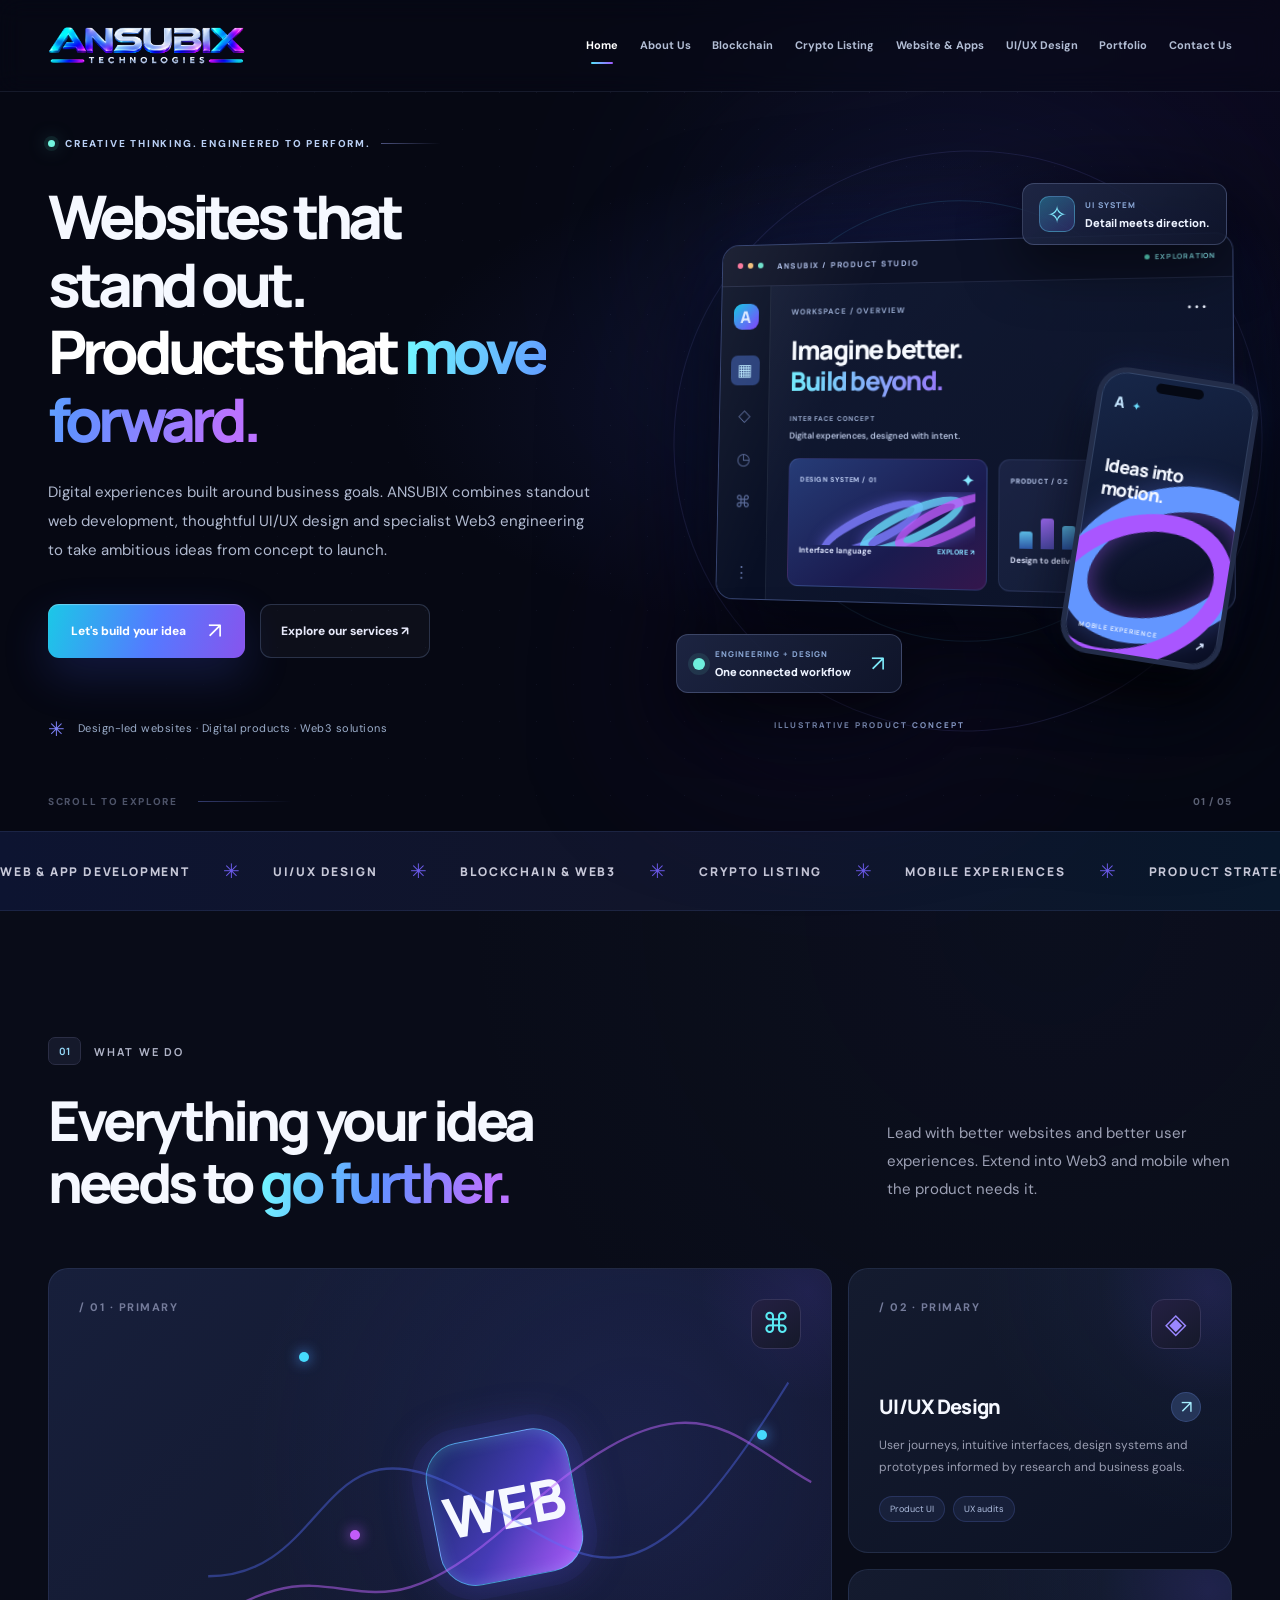
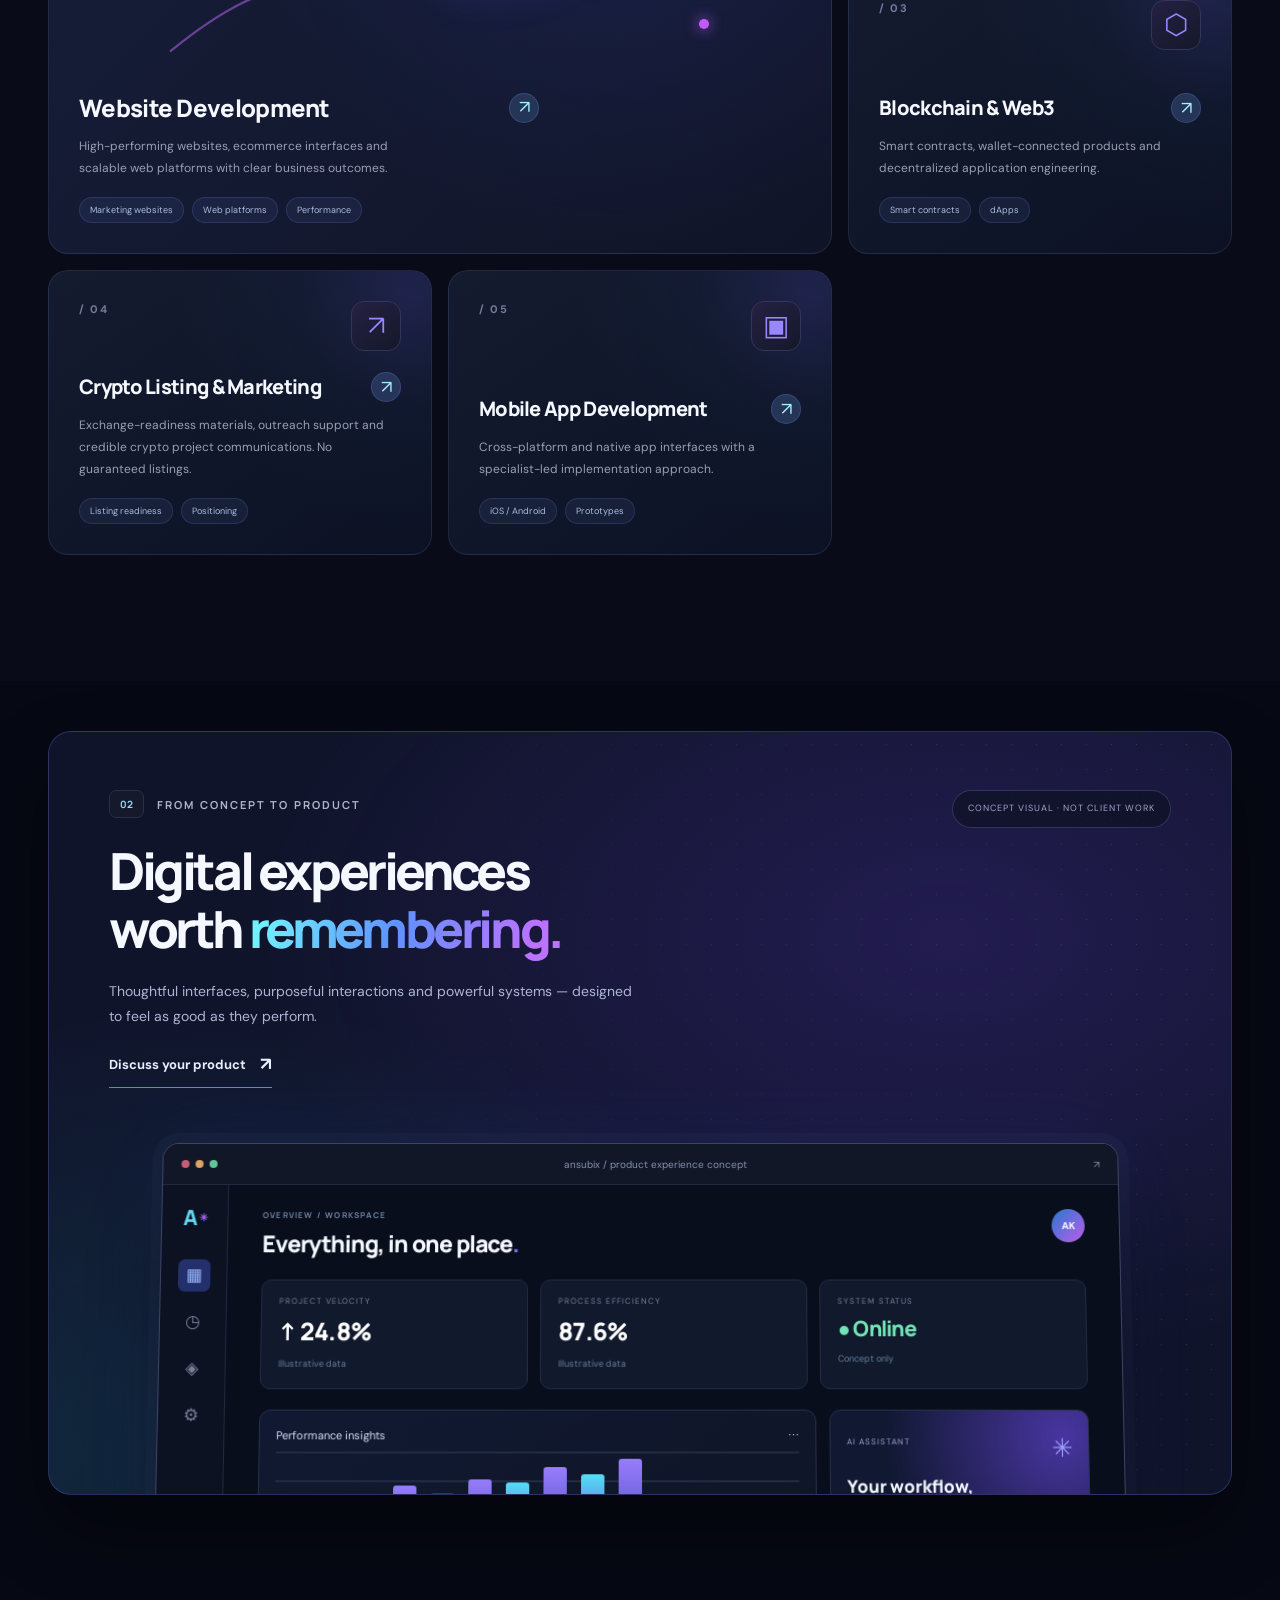
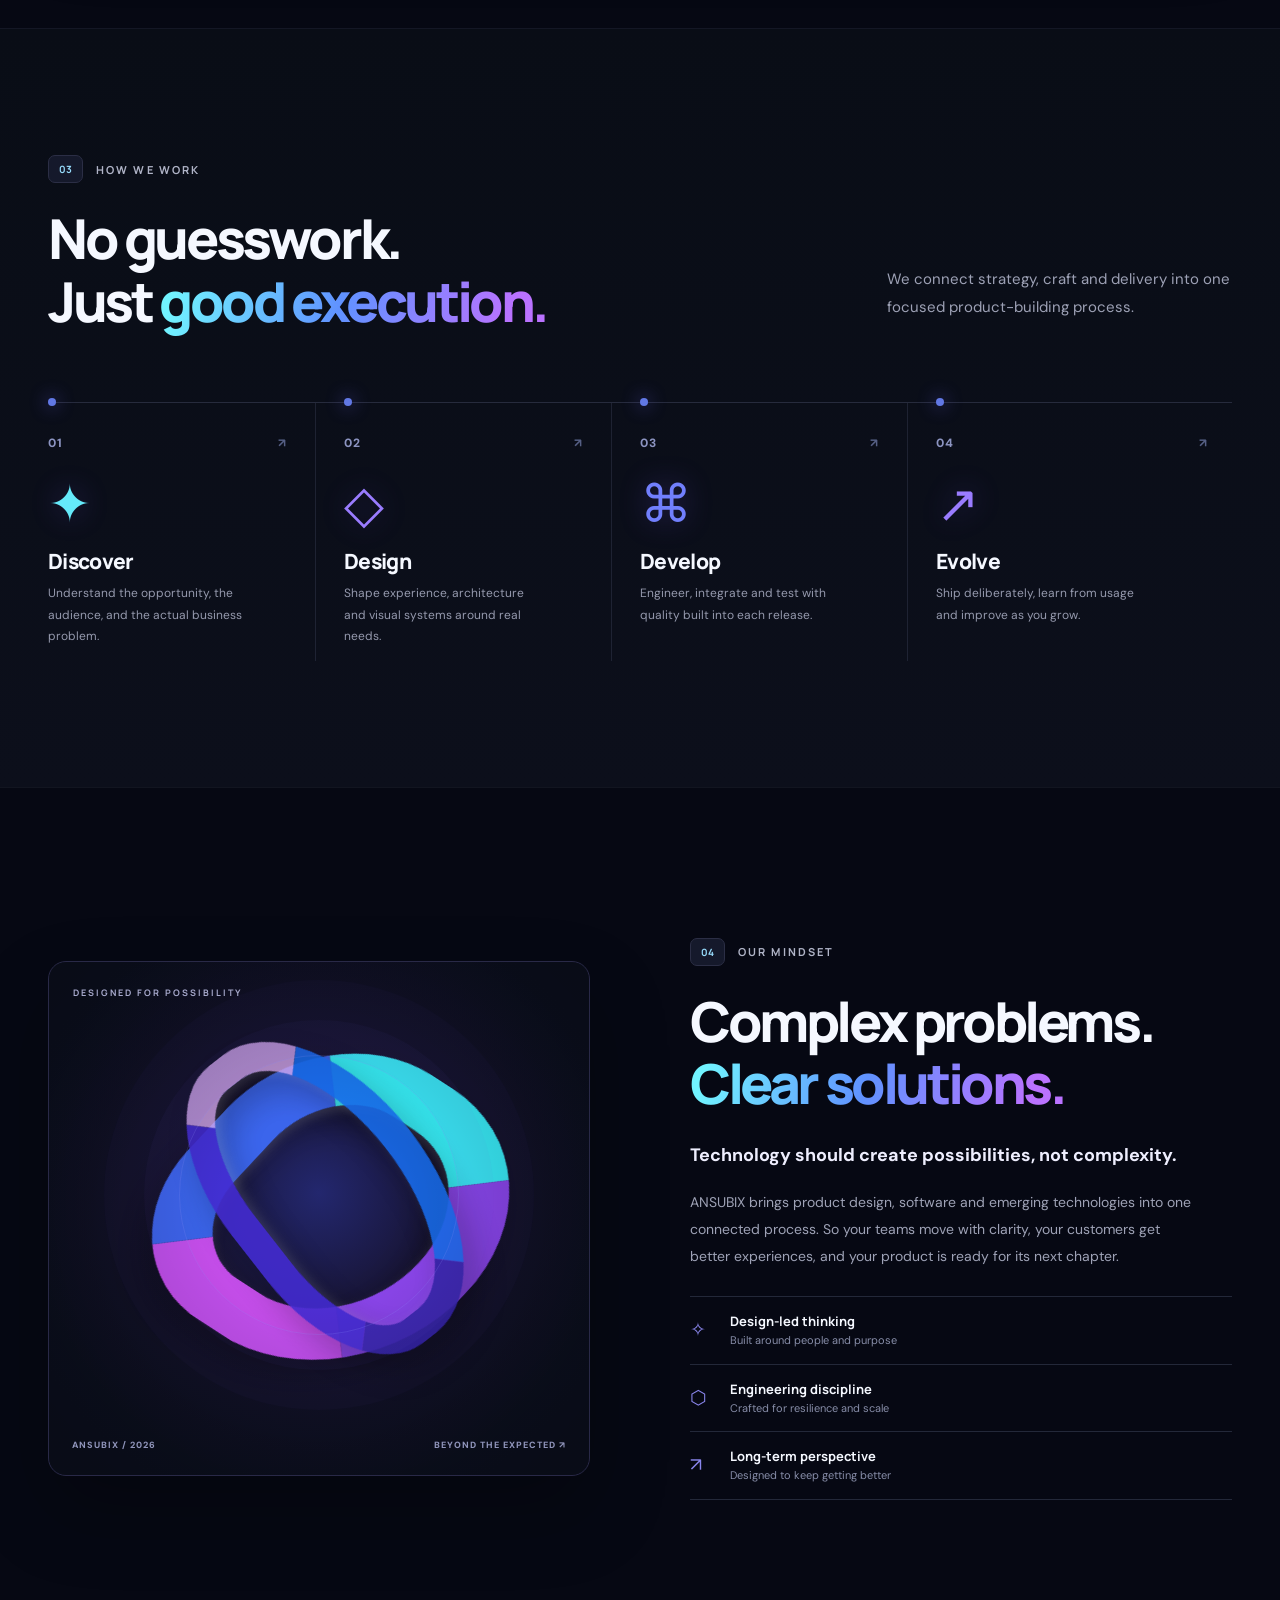
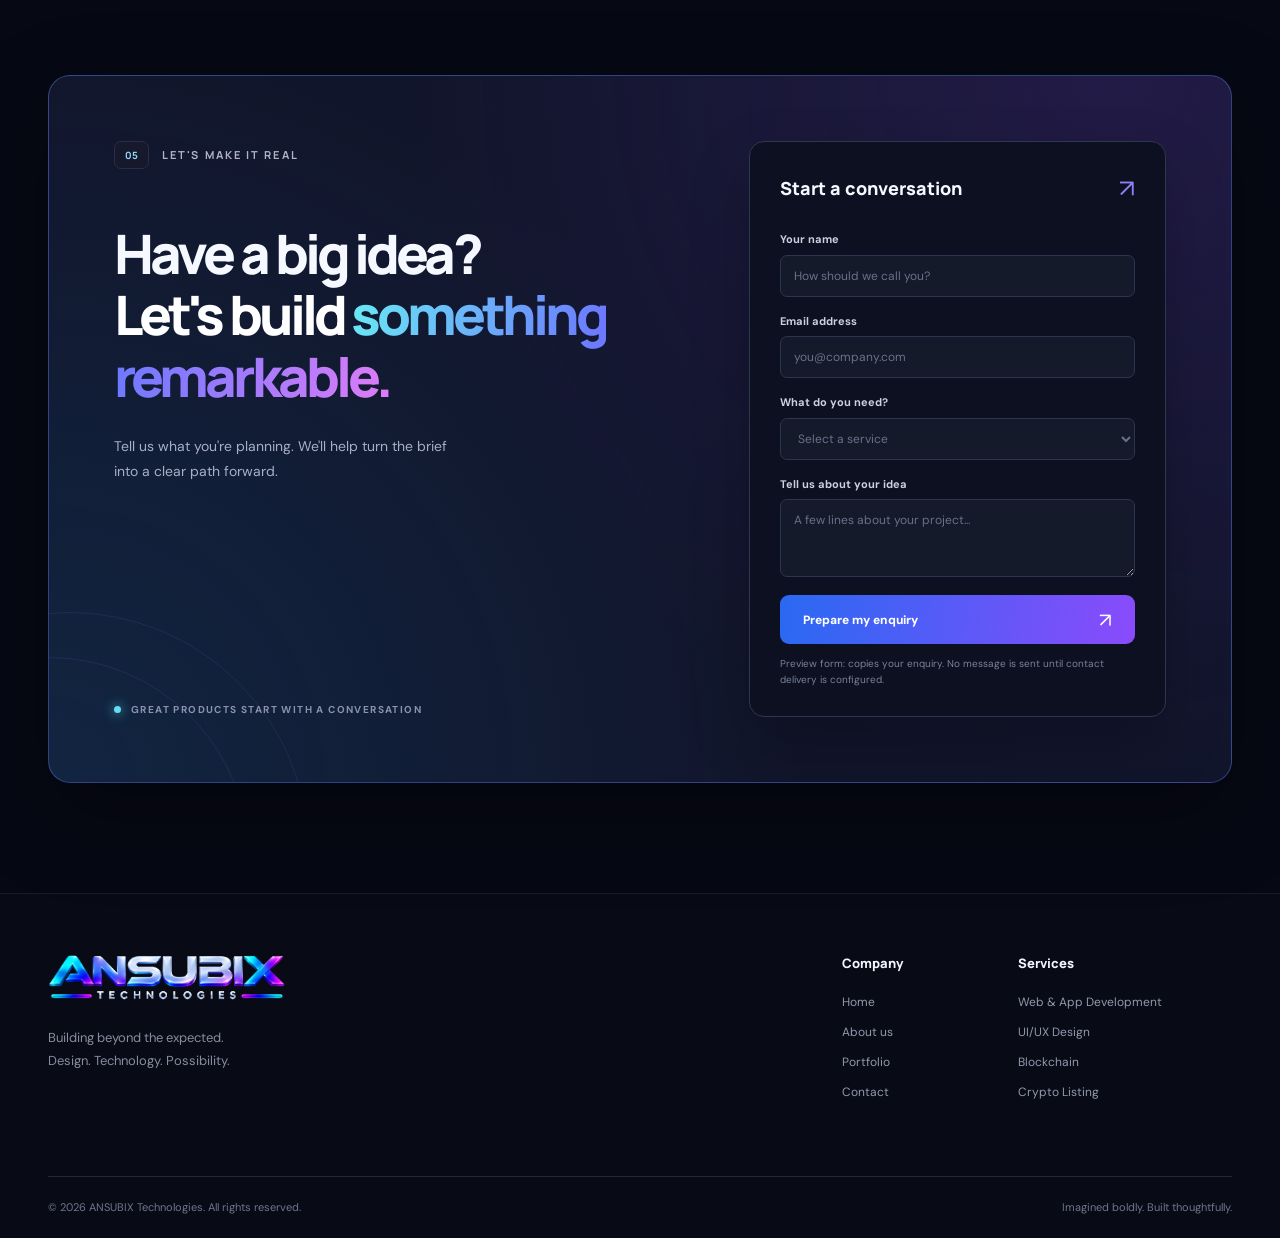
==== commit a4218cbe: "Add files via upload" ====
--- a/index.html
+++ b/index.html
@@ -12,6 +12,7 @@
 <link crossorigin="" href="https://fonts.gstatic.com" rel="preconnect"/>
 <link href="https://fonts.googleapis.com/css2?family=DM+Sans:wght@400;500;600;700&amp;family=Manrope:wght@400;500;600;700;800&amp;display=swap" rel="stylesheet"/>
 <link href="assets/css/style.css" rel="stylesheet"/>
+<link rel="stylesheet" href="assets/css/premium-v2.css"/>
 </head>
 <body>
 <a class="skip-link" href="#main">Skip to content</a>
@@ -19,7 +20,7 @@
 <header class="site-header" id="top">
 <div class="container header-inner">
 <a aria-label="ANSUBIX Technologies home" class="brand" href="index.html">
-<img alt="ANSUBIX Technologies" height="46" src="assets/images/ansubix-wordmark.png" width="232"/>
+<img alt="ANSUBIX Technologies" height="265" src="assets/images/ansubix-wordmark.png" width="1350"/>
 </a>
 <nav aria-label="Main navigation" class="main-nav" id="main-nav"><a aria-current="page" href="index.html">Home</a><a href="about.html">About Us</a><a href="blockchain-development.html">Blockchain</a><a href="crypto-listing.html">Crypto Listing</a><a href="website-app-development.html">Website &amp; Apps</a><a href="ui-ux-design.html">UI/UX Design</a><a href="portfolio.html">Portfolio</a><a href="contact.html">Contact Us</a><a class="nav-mobile-cta" href="contact.html">Start a project ↗</a></nav>
 <a class="nav-cta" href="contact.html">Discuss a project ↗</a>
@@ -33,24 +34,32 @@
 <div aria-hidden="true" class="hero-glow hero-glow-two"></div>
 <div class="container hero-layout">
 <div class="hero-copy">
-<div class="eyebrow"><span aria-hidden="true" class="status-dot"></span> DESIGN-FIRST DIGITAL ENGINEERING <span class="eyebrow-line"></span></div>
-<h1 id="hero-title">Websites that convert.<br/><span class="subtle-heading">Products</span> <span class="gradient-text">built to grow.</span></h1>
-<p class="hero-description">ANSUBIX TECHNOLOGIES brings website engineering and UI/UX design to the front, with focused blockchain, Web3, crypto ecosystem and mobile app capabilities.</p>
+<div class="eyebrow"><span aria-hidden="true" class="status-dot"></span> CREATIVE THINKING. ENGINEERED TO PERFORM. <span class="eyebrow-line"></span></div>
+<h1 id="hero-title">Websites that stand out.<br/><span class="subtle-heading">Products that </span><span class="gradient-text">move forward.</span></h1>
+<p class="hero-description">Digital experiences built around business goals. ANSUBIX combines standout web development, thoughtful UI/UX design and specialist Web3 engineering to take ambitious ideas from concept to launch.</p>
 <div class="hero-actions">
 <a class="btn btn-primary" href="contact.html">Let's build your idea <span aria-hidden="true" class="btn-arrow">↗</span></a>
 <a class="btn btn-ghost" href="website-app-development.html">Explore our services ↗</a>
 </div>
-<div class="hero-footnote"><span aria-hidden="true" class="orbit-icon">✳</span><span>Websites + Product Design + Web3 + Mobile</span></div>
+<div class="hero-footnote"><span aria-hidden="true" class="orbit-icon">✳</span><span>Design-led websites · Digital products · Web3 solutions</span></div>
 </div>
-<div aria-label="Abstract concept visualization of connected software, AI and design systems" class="hero-art" role="img">
-<div class="halo halo-a"></div><div class="halo halo-b"></div><div class="halo halo-c"></div>
-<div class="grid-plane"></div>
-<div class="core-sphere"><div class="sphere-gloss"></div><div class="sphere-ring sphere-ring-one"></div><div class="sphere-ring sphere-ring-two"></div><span class="core-letter">X</span></div>
-<div class="floating-card card-insight"><div class="mini-bar"><i></i> SYSTEM INTELLIGENCE <span class="micro-light"></span></div><div class="micro-chart"><span style="height:37%"></span><span style="height:54%"></span><span style="height:43%"></span><span style="height:70%"></span><span style="height:58%"></span><span style="height:91%"></span><span style="height:75%"></span></div><div class="mini-caption">Connected by design <span>↗</span></div></div>
-<div class="floating-card card-build"><div class="card-build-icon">⌘</div><div><small>PRODUCT ENGINE</small><strong>Build mode <em>ON</em></strong></div></div>
-<div class="floating-pill pill-top"><span class="pill-pulse"></span> AI / SOFTWARE / BEYOND</div>
-<div class="floating-pill pill-bottom"><span class="pulse-cross">✦</span> Built for the future</div>
-<span class="art-plus plus-a">+</span><span class="art-plus plus-b">+</span>
+<div aria-label="Illustrative digital product interface concept, not client work" class="hero-art product-visual" role="img">
+<div aria-hidden="true" class="pv-orbit pv-orbit-a"></div><div aria-hidden="true" class="pv-orbit pv-orbit-b"></div>
+<div class="pv-surface">
+<div class="pv-topbar"><div class="pv-window-dots"><i></i><i></i><i></i></div><span>ANSUBIX / PRODUCT STUDIO</span><div class="pv-top-status"><i></i> EXPLORATION</div></div>
+<div class="pv-app">
+<div class="pv-sidebar"><span class="pv-side-brand">A</span><span class="pv-side-active">▦</span><span>◇</span><span>◷</span><span>⌘</span><span class="pv-side-bottom">⋮</span></div>
+<div class="pv-canvas"><div class="pv-canvas-top"><span>WORKSPACE / OVERVIEW</span><span class="pv-canvas-dots">•••</span></div>
+<div class="pv-title">Imagine better.<br/><em>Build beyond.</em></div>
+<div class="pv-info-row"><div class="pv-hello"><span class="pv-small-label">INTERFACE CONCEPT</span><strong>Digital experiences, designed with intent.</strong></div><div class="pv-symbol">↗</div></div>
+<div class="pv-module-row"><div class="pv-module pv-module-primary"><div class="pv-module-top"><span>DESIGN SYSTEM / 01</span><span>✦</span></div><div class="pv-gradient-art"><i></i><i></i><i></i></div><div class="pv-module-foot"><b>Interface language</b><span>EXPLORE ↗</span></div></div><div class="pv-module pv-module-secondary"><div class="pv-module-top"><span>PRODUCT / 02</span><span>◈</span></div><div class="pv-chart"><span style="height:34%"></span><span style="height:59%"></span><span style="height:46%"></span><span style="height:84%"></span><span style="height:68%"></span><span style="height:94%"></span></div><div class="pv-module-foot"><b>Design to delivery</b><span>FLOW ↗</span></div></div></div>
+</div>
+</div>
+</div>
+<div class="pv-floating pv-floating-top"><span class="pv-floating-icon">✧</span><div><small>UI SYSTEM</small><b>Detail meets direction.</b></div></div>
+<div class="pv-mobile"><div class="pv-mobile-island"></div><div class="pv-mobile-logo">A<span>✦</span></div><div class="pv-mobile-title">Ideas into<br/>motion.</div><div class="pv-mobile-shape"></div><div class="pv-mobile-bottom">MOBILE EXPERIENCE <span>↗</span></div></div>
+<div class="pv-floating pv-floating-bottom"><span class="pv-live-dot"></span><div><small>ENGINEERING + DESIGN</small><b>One connected workflow</b></div><span class="pv-floating-arrow">↗</span></div>
+<span class="pv-concept">ILLUSTRATIVE PRODUCT CONCEPT</span>
 </div>
 </div>
 <div class="container hero-scroll-row"><span>SCROLL TO EXPLORE</span><span class="scroll-line"></span><span class="scroll-index">01 / 05</span></div>
@@ -77,7 +86,7 @@
 <section class="section philosophy-section" id="about"><div class="container philosophy-grid"><div class="philosophy-art reveal"><div class="philosophy-art-frame"><span class="corner-tag">DESIGNED FOR POSSIBILITY</span><div class="abstract-ribbon ribbon-one"></div><div class="abstract-ribbon ribbon-two"></div><div class="abstract-disc"></div><div class="philosophy-art-footer"><span>ANSUBIX / 2026</span><span>BEYOND THE EXPECTED ↗</span></div></div></div><div class="philosophy-copy reveal"><p class="section-label"><span class="label-box">04</span> OUR MINDSET</p><h2>Complex problems.<br/><span class="gradient-text">Clear solutions.</span></h2><p class="philosophy-lead">Technology should create possibilities, not complexity.</p><p>ANSUBIX brings product design, software and emerging technologies into one connected process. So your teams move with clarity, your customers get better experiences, and your product is ready for its next chapter.</p><div class="philosophy-highlights"><div><span>✧</span><strong>Design-led thinking</strong><small>Built around people and purpose</small></div><div><span>⬡</span><strong>Engineering discipline</strong><small>Crafted for resilience and scale</small></div><div><span>↗</span><strong>Long-term perspective</strong><small>Designed to keep getting better</small></div></div></div></div></section>
 <section class="section contact-section" id="contact"><div class="container"><div class="contact-panel reveal"><div class="contact-halo contact-halo-a"></div><div class="contact-halo contact-halo-b"></div><div class="contact-copy"><p class="section-label"><span class="label-box">05</span> LET'S MAKE IT REAL</p><h2>Have a big idea?<br/><span>Let's build</span> <em>something<br/>remarkable.</em></h2><p>Tell us what you're planning. We'll help turn the brief into a clear path forward.</p><div class="contact-signature"><span class="signature-dot"></span> GREAT PRODUCTS START WITH A CONVERSATION</div></div><form class="contact-form" id="project-form"><div class="form-heading"><strong>Start a conversation</strong><span>↗</span></div><label for="contact-name">Your name</label><input autocomplete="name" id="contact-name" maxlength="100" name="name" placeholder="How should we call you?" required="" type="text"/><label for="contact-email">Email address</label><input autocomplete="email" id="contact-email" maxlength="180" name="email" placeholder="you@company.com" required="" type="email"/><label for="contact-service">What do you need?</label><select id="contact-service" name="service" required=""><option disabled="" selected="" value="">Select a service</option><option>Website Development</option><option>UI/UX Design</option><option>Blockchain &amp; Web3 Development</option><option>Crypto Listing &amp; Marketing</option><option>Mobile App Development</option><option>Other</option></select><label for="contact-brief">Tell us about your idea</label><textarea id="contact-brief" maxlength="1200" name="brief" placeholder="A few lines about your project..." required="" rows="3"></textarea><button class="btn form-submit" type="submit">Prepare my enquiry <span aria-hidden="true">↗</span></button><p class="form-note" id="form-note" role="status">Preview form: copies your enquiry. No message is sent until contact delivery is configured.</p></form></div></div></section>
 </main>
-<footer class="footer"><div class="container"><div class="footer-main"><div class="footer-brand"><img alt="ANSUBIX Technologies" height="48" src="assets/images/ansubix-wordmark.png" width="250"/><p>Building beyond the expected.<br/>Design. Technology. Possibility.</p></div><div class="footer-links"><div><strong>Company</strong><a href="index.html">Home</a><a href="about.html">About us</a><a href="portfolio.html">Portfolio</a><a href="contact.html">Contact</a></div><div><strong>Services</strong><a href="website-app-development.html">Web &amp; App Development</a><a href="ui-ux-design.html">UI/UX Design</a><a href="blockchain-development.html">Blockchain</a><a href="crypto-listing.html">Crypto Listing</a></div></div></div><div class="footer-bottom"><span>© <span id="year">2026</span> ANSUBIX Technologies. All rights reserved.</span><span>Imagined boldly. Built thoughtfully.</span></div></div></footer>
+<footer class="footer"><div class="container"><div class="footer-main"><div class="footer-brand"><img alt="ANSUBIX Technologies" height="265" src="assets/images/ansubix-wordmark.png" width="1350"/><p>Building beyond the expected.<br/>Design. Technology. Possibility.</p></div><div class="footer-links"><div><strong>Company</strong><a href="index.html">Home</a><a href="about.html">About us</a><a href="portfolio.html">Portfolio</a><a href="contact.html">Contact</a></div><div><strong>Services</strong><a href="website-app-development.html">Web &amp; App Development</a><a href="ui-ux-design.html">UI/UX Design</a><a href="blockchain-development.html">Blockchain</a><a href="crypto-listing.html">Crypto Listing</a></div></div></div><div class="footer-bottom"><span>© <span id="year">2026</span> ANSUBIX Technologies. All rights reserved.</span><span>Imagined boldly. Built thoughtfully.</span></div></div></footer>
 </div>
 <script defer="" src="assets/js/main.js"></script>
 </body>
--- a/assets/css/premium-v2.css
+++ b/assets/css/premium-v2.css
@@ -0,0 +1,81 @@
+/* ANSUBIX · Premium Visual Refresh v2 (2026) */
+:root{--bg:#060813;--bg2:#090e1d;--card:#0e1427;--border:rgba(161,180,248,.15);--text:#f5f8ff;--muted:#a2abc1;--max:1320px}
+html{scroll-padding-top:95px}
+body{background:#060813;overflow-x:clip}
+.site-shell{overflow:clip}
+.container{width:min(var(--max),calc(100% - 96px))}
+.site-header{height:92px;background:rgba(8,11,24,.45);border-bottom:1px solid rgba(169,184,240,.1);backdrop-filter:blur(12px);-webkit-backdrop-filter:blur(12px)}
+.site-header.scrolled{height:76px;background:rgba(8,11,24,.93);box-shadow:0 15px 45px #03040b35}
+.header-inner{gap:22px}
+.brand{min-width:198px;flex:0 0 auto}
+.brand img{display:block;width:198px;height:auto;max-height:55px;object-fit:contain}
+.main-nav{gap:clamp(12px,1.05vw,18px)}
+.main-nav>a:not(.nav-mobile-cta){font-size:11px;letter-spacing:0;font-weight:700;color:#b2bdd4;position:relative;transition:color .2s}
+.main-nav>a:hover,.main-nav>a[aria-current="page"]{color:#fff!important}
+.main-nav>a[aria-current="page"]::after{content:"";position:absolute;height:2px;border-radius:3px;background:linear-gradient(90deg,#55e5fc,#9f58ff);left:15%;right:15%;bottom:-10px}
+.nav-cta{color:#fff;background:linear-gradient(90deg,rgba(27,199,236,.07),rgba(116,64,242,.15));border:1px solid rgba(97,152,255,.46);border-radius:12px;box-shadow:inset 0 1px #ffffff18;font-weight:800}
+.nav-cta:hover{background:linear-gradient(95deg,rgba(27,199,236,.19),rgba(116,64,242,.29));border-color:#68a0ff}
+.hero{background:radial-gradient(ellipse at 70% 48%,rgba(55,68,169,.24),transparent 40%),radial-gradient(ellipse at 99% 6%,rgba(54,15,108,.12),transparent 35%),#060813;min-height:820px;isolation:isolate}
+.hero-dots{opacity:.4;background-size:37px 37px;background-image:radial-gradient(#91a4df30 .9px,transparent 1px)}
+.hero-glow-one{background:#3854c2;opacity:.16}.hero-glow-two{background:#6523bd;opacity:.10}
+.hero-layout{grid-template-columns:minmax(0,1.07fr) minmax(0,.93fr);gap:36px;min-height:680px}
+.hero-copy{padding-top:18px}
+.eyebrow{color:#bad0f5;letter-spacing:1.8px;font-size:10px;font-weight:800;white-space:normal}
+.eyebrow .status-dot{background:#73f6df;box-shadow:0 0 0 4px rgba(84,239,220,.09),0 0 18px #7df9df88}
+.hero h1{font:800 clamp(53px,4.7vw,76px)/1.12 'Manrope',sans-serif;letter-spacing:-4.8px;white-space:normal;max-width:750px;margin:32px 0 25px;text-wrap:balance}
+.gradient-text{background:linear-gradient(104deg,#71f3ff 5%,#6092ff 47%,#ba72ff 90%);-webkit-background-clip:text;background-clip:text;-webkit-text-fill-color:transparent}
+.hero-description{max-width:545px;font-size:15px;line-height:1.95;color:#b1bad0}
+.hero-actions{margin-top:38px}
+.btn-primary{background:linear-gradient(105deg,#1bc8e7,#547aff 53%,#8754ed);border-radius:11px;box-shadow:0 18px 45px #435be636, inset 0 1px 1px #ffffff54}
+.btn-primary:hover{box-shadow:0 20px 50px #5b65f36a}
+.btn-ghost{border:1px solid rgba(139,167,225,.23);background:rgba(255,255,255,.03);border-radius:11px;padding-inline:20px;transition:border-color .3s,background .3s,transform .3s}
+.btn-ghost:hover{border-color:#749af9;background:rgba(114,137,224,.08)}
+.hero-footnote{color:#9caecb}
+.hero-scroll-row{opacity:.75}
+.product-visual{height:620px;position:relative;min-width:0;transform:none;perspective:none;filter:drop-shadow(0 35px 65px #050716aa);isolation:isolate}
+.product-visual .pv-orbit{position:absolute;z-index:-1;top:30px;left:-25px;width:590px;height:580px;border:1px solid rgba(139,139,255,.13);border-radius:50%;transform:rotate(-18deg)}
+.product-visual .pv-orbit-b{width:450px;height:440px;top:80px;left:40px;border-color:rgba(86,201,253,.14);transform:rotate(22deg)}
+.pv-surface{position:absolute;z-index:1;top:116px;left:9px;width:min(520px,101%);height:367px;border:1px solid #8da9ff55;border-radius:18px;background:linear-gradient(145deg,#121a33,#0b1228);transform:perspective(950px) rotateY(-8deg) rotateX(3deg);box-shadow:0 35px 85px #0009,0 0 85px #4357e81c,inset 0 1px #fff3;overflow:hidden}
+.pv-surface:after{content:"";position:absolute;inset:0;border-radius:inherit;pointer-events:none;background:linear-gradient(112deg,rgba(255,255,255,.075),transparent 27%)}
+.pv-topbar{height:43px;padding:0 16px;display:flex;align-items:center;gap:15px;border-bottom:1px solid #a1b6ff22;background:#0c1125}
+.pv-window-dots{display:flex;gap:5px}.pv-window-dots i{display:block;width:6px;height:6px;border-radius:50%;background:#6b779c}.pv-window-dots i:nth-child(1){background:#fa7198}.pv-window-dots i:nth-child(2){background:#f2bd76}.pv-window-dots i:nth-child(3){background:#69dfc8}
+.pv-topbar>span{font:800 8px 'Manrope',sans-serif;letter-spacing:1.5px;color:#a7b7e0}
+.pv-top-status{font:800 7px 'Manrope';letter-spacing:.8px;margin-left:auto;color:#82dfe8;display:flex;gap:5px;align-items:center}.pv-top-status i{width:5px;height:5px;border-radius:50%;background:#61edd4}
+.pv-app{display:flex;height:calc(100% - 43px)}.pv-sidebar{width:53px;background:#080f24;border-right:1px solid #c9ddff19;display:flex;align-items:center;flex-direction:column;gap:19px;padding-top:18px;color:#596a99;font-size:17px}
+.pv-side-brand{color:#dce8ff;font:900 17px 'Manrope';background:linear-gradient(135deg,#09c4e2,#7d39fc);border-radius:9px;width:27px;height:27px;display:grid;place-items:center;margin-bottom:8px}.pv-side-active{background:#263d78;color:#bceaff;width:31px;height:31px;display:grid;place-items:center;border-radius:7px}.pv-side-bottom{margin-top:auto;margin-bottom:14px}
+.pv-canvas{padding:21px 22px;flex:1;min-width:0;overflow:hidden}.pv-canvas-top{display:flex;justify-content:space-between;color:#92a4c9;font-size:8px;letter-spacing:1px;font-weight:800}.pv-canvas-dots{color:#ecf2ff;font-size:10px;letter-spacing:3px}
+.pv-title{font:800 27px/1.2 'Manrope',sans-serif;color:#f7faff;letter-spacing:-1.5px;margin:15px 0}.pv-title em{font-style:normal;background:linear-gradient(90deg,#70ebfb,#9776f8);-webkit-background-clip:text;background-clip:text;color:transparent}
+.pv-info-row{display:flex;justify-content:space-between;align-items:center;margin-bottom:15px}.pv-hello{display:flex;flex-direction:column;gap:5px}.pv-small-label{font-size:7px;font-weight:800;letter-spacing:1.1px;color:#94a5c8}.pv-hello strong{font:600 9px 'DM Sans';color:#b5c2df}.pv-symbol{width:32px;height:32px;background:#5473ee19;border:1px solid #5b81fa4a;border-radius:9px;display:grid;place-items:center;color:#99e8fa;font-size:18px}
+.pv-module-row{display:grid;grid-template-columns:1fr 1fr;gap:11px}.pv-module{height:130px;background:#17213c;border:1px solid #99adff23;border-radius:11px;padding:11px;overflow:hidden}.pv-module-primary{background:linear-gradient(144deg,#263c77,#1a1b4f 62%,#34164c)}.pv-module-secondary{background:linear-gradient(144deg,#1b2344,#101a32)}
+.pv-module-top,.pv-module-foot{display:flex;align-items:center;justify-content:space-between}.pv-module-top{font:800 7px 'DM Sans';color:#bbcbf0;letter-spacing:.6px}.pv-module-top span:last-child{font-size:15px;color:#85e9ff}
+.pv-gradient-art{position:relative;height:55px;margin-top:1px;overflow:hidden}.pv-gradient-art i{position:absolute;width:115px;height:35px;border-radius:50%;border:9px solid #6d6de3;top:20px;left:18px;transform:rotate(-25deg);box-shadow:0 0 14px #6d6ae9aa}.pv-gradient-art i:nth-child(2){left:59px;top:16px;border-color:#67d5f7;opacity:.85}.pv-gradient-art i:nth-child(3){left:95px;top:12px;border-color:#bd5bfa;opacity:.8}
+.pv-module-foot{gap:8px}.pv-module-foot b{color:#dfe6ff;font:700 8px 'DM Sans'}.pv-module-foot span{color:#86ddff;font:800 7px 'DM Sans'}
+.pv-chart{height:62px;display:flex;align-items:end;gap:8px;padding:6px 9px}.pv-chart span{width:13px;background:linear-gradient(0deg,#305eb4,#62cdf8);border-radius:3px 3px 0 0;opacity:.9}.pv-chart span:nth-child(2n){background:linear-gradient(0deg,#4e4bad,#a46cfc)}
+.pv-floating{position:absolute;z-index:4;display:flex;align-items:center;gap:10px;padding:12px 16px;border:1px solid #b6caff39;border-radius:12px;background:linear-gradient(135deg,#202948df,#10162ce8);box-shadow:0 20px 55px #0008;backdrop-filter:blur(15px);-webkit-backdrop-filter:blur(15px)}
+.pv-floating small{font:800 8px 'Manrope';letter-spacing:1px;color:#88a4d2;display:block}.pv-floating b{font:800 11px 'Manrope';color:#edf3ff;display:block;margin-top:5px}.pv-floating-top{top:62px;right:5px;animation:pv-drift 5s ease-in-out infinite}.pv-floating-icon{width:36px;height:36px;background:linear-gradient(145deg,#35c8ed55,#7255e833);border:1px solid #65c5ed66;border-radius:10px;color:#80ebff;display:grid;place-items:center;font-size:24px}
+.pv-floating-bottom{bottom:48px;left:-22px;animation:pv-drift 6s ease-in-out infinite reverse}.pv-live-dot{width:12px;height:12px;box-shadow:0 0 0 5px #71ead61a;border-radius:50%;background:#6deedb}.pv-floating-arrow{color:#7eeafa;margin-left:10px;font-size:22px}
+.pv-mobile{position:absolute;z-index:3;bottom:78px;right:-9px;width:163px;height:289px;padding:20px 14px 12px;background:linear-gradient(155deg,#172749,#0a0f24 79%);border:5px solid #232d49;border-radius:30px;transform:rotate(9deg);box-shadow:0 30px 50px #000b,0 0 35px #476cfa20,inset 0 0 0 1px #b5d6ff30;overflow:hidden}
+.pv-mobile-island{position:absolute;top:6px;left:calc(50% - 24px);width:48px;height:10px;border-radius:10px;background:#050914}.pv-mobile-logo{font:900 15px 'Manrope';color:#c5e6ff}.pv-mobile-logo span{font-size:10px;color:#69dafa;margin-left:8px}.pv-mobile-title{position:relative;z-index:2;margin-top:42px;font:800 18px/1.25 'Manrope';letter-spacing:-.7px;color:#f3f7ff}.pv-mobile-shape{position:absolute;width:210px;height:150px;border:26px solid #6396ff;border-radius:50%;left:-17px;top:110px;transform:rotate(-28deg);box-shadow:0 0 30px #6c83fe55,inset 0 0 23px #ab5dff77}.pv-mobile-shape:after{content:"";position:absolute;border:18px solid #a956ff;border-radius:50%;width:165px;height:110px;top:-10px;left:-58px}.pv-mobile-bottom{position:absolute;bottom:11px;left:13px;right:11px;font:800 6.5px 'Manrope';letter-spacing:.8px;color:#d8e6ff;display:flex;justify-content:space-between}.pv-mobile-bottom span{font-size:12px}
+.pv-concept{position:absolute;z-index:2;bottom:11px;left:76px;letter-spacing:2px;font:800 8px 'Manrope';color:#8597c3}
+@keyframes pv-drift{0%,100%{translate:0 0}50%{translate:0 -9px}}
+.capability-strip{border-block:1px solid #303c6566;background:linear-gradient(90deg,#0d1431,#11152b,#09182c)}
+.expertise-section{background:radial-gradient(circle at 82% 0%,#293c7312,transparent 34%),#090c18}
+.service-grid{gap:16px}.service-card{border-color:#647bad30;background:radial-gradient(circle at 100% 0%,#2d427b2b,transparent 54%),linear-gradient(144deg,#141b2f,#0c1224);border-radius:20px;padding:30px;min-height:285px}.service-card:hover{border-color:#79bbff8a;box-shadow:0 22px 80px #0006,0 0 0 1px #4d6bc92b;transform:translateY(-5px)}.featured-service{background:radial-gradient(circle at 75% 33%,#313b963d,transparent 55%),linear-gradient(135deg,#171f3b,#101427)}.service-card h3{letter-spacing:-.7px}.service-tags span{background:#617ed91a;border-color:#677ee534;color:#adbcdd}.service-arrow{background:#253558;border:1px solid #7b9cff35;color:#a7efff}.service-card:hover .service-arrow{background:#4a67bd;color:white}
+.showcase-shell{border-color:#5969ba56;box-shadow:0 35px 75px #0005;background:radial-gradient(ellipse at 76% 27%,#5734bb42,transparent 54%),radial-gradient(ellipse at 14% 95%,#18b6c723,transparent 44%),#10142b}
+.process-step,.detail-card{transition:transform .3s,border-color .3s,background .3s}.process-step:hover,.detail-card:hover{transform:translateY(-4px)}
+.contact-panel{border-color:#638aff62;background:radial-gradient(circle at 90% 0%,#562b9940,transparent 55%),radial-gradient(circle at 0% 100%,#156a9e30,transparent 55%),#11152b;box-shadow:0 30px 90px #0004}
+.contact-form input:focus,.contact-form select:focus,.contact-form textarea:focus{outline:2px solid #6ea8f2;outline-offset:1px}
+.footer{background:#080b15;border-top-color:#38426555}
+.footer-brand img{height:auto}
+/* Inner pages cohesive premium UI */
+.interior-page .page-hero{background:radial-gradient(ellipse at 77% 42%,rgba(54,68,152,.19),transparent 44%),#070a16}
+.interior-page .page-hero-visual{border-radius:25px;border:1px solid #6278c44d;box-shadow:0 25px 65px #0004;background:radial-gradient(circle at 50% 55%,#7a42ce32,transparent 60%),linear-gradient(135deg,#121a37,#0c142b)}
+.interior-page .detail-card{border-radius:17px;border-color:#6e87c43c;background:linear-gradient(145deg,#151d32,#0e1425)}
+.interior-page .detail-card:hover{border-color:#79adf77a;box-shadow:0 15px 45px #0003}
+.interior-page .secondary-band{background:linear-gradient(135deg,#0d1429,#0a0f1f)}
+@media(min-width:981px) and (max-width:1400px){.nav-cta{display:none}.main-nav{gap:clamp(13px,1.7vw,23px)}}
+@media(max-width:1200px){.container{width:calc(100% - 64px)}.hero-layout{grid-template-columns:1fr 1fr;gap:0}.hero h1{font-size:clamp(47px,5vw,65px)}.product-visual{scale:.85;transform-origin:left center;min-width:530px;margin-left:-12px}}
+@media(max-width:980px){.container{width:calc(100% - 50px)}.site-header{height:78px}.site-header.scrolled{height:70px}.brand{min-width:0}.brand img{width:197px}.main-nav{gap:0}.main-nav>a[aria-current="page"]::after{display:none}.main-nav>a:not(.nav-mobile-cta){font-size:15px}.hero-layout{grid-template-columns:1fr;min-height:0;gap:0;padding-top:80px}.hero-copy{padding-top:20px}.hero h1{max-width:740px;font-size:clamp(54px,7.7vw,74px);letter-spacing:-3.8px}.product-visual{scale:.93;transform-origin:center top;width:600px;max-width:none;left:50%;margin-left:-300px;height:550px;margin-top:10px}.hero-scroll-row{margin-top:-14px}.nav-cta{display:none}}
+@media(max-width:700px){.container{width:calc(100% - 36px)}.hero-layout{padding-top:58px}.hero-copy{padding-top:8px}.hero h1{font-size:clamp(38px,10vw,56px);line-height:1.16;letter-spacing:-2.5px;margin:24px 0 19px}.eyebrow{font-size:8px;letter-spacing:1px}.hero-description{font-size:13px;line-height:1.85;max-width:490px}.hero-actions{margin-top:28px;gap:10px}.btn{font-size:11px;min-height:46px;padding-inline:14px;gap:8px}.btn-ghost{padding-inline:12px}.hero-footnote{margin-top:24px;font-size:9px}.product-visual{scale:.66;transform-origin:center top;width:580px;left:50%;margin-left:-290px;height:420px;margin-top:6px}.pv-surface{top:96px;left:12px}.pv-floating-top{top:41px}.pv-floating-bottom{bottom:82px}.pv-mobile{bottom:112px}.pv-concept{bottom:46px}.hero-scroll-row{margin-top:-48px}.service-card{padding:25px;min-height:240px}.featured-service{min-height:315px}.footer-brand img{max-width:230px}}
+@media(max-width:390px){.hero h1{font-size:clamp(35px,9.2vw,43px)}.product-visual{scale:.59;height:365px}.hero-scroll-row{margin-top:-24px}.pv-mobile{right:-2px}.hero-actions{flex-wrap:wrap}.hero-actions a{flex:1}.btn-ghost{text-align:center}}
+@media(prefers-reduced-motion:reduce){.pv-floating{animation:none!important}}
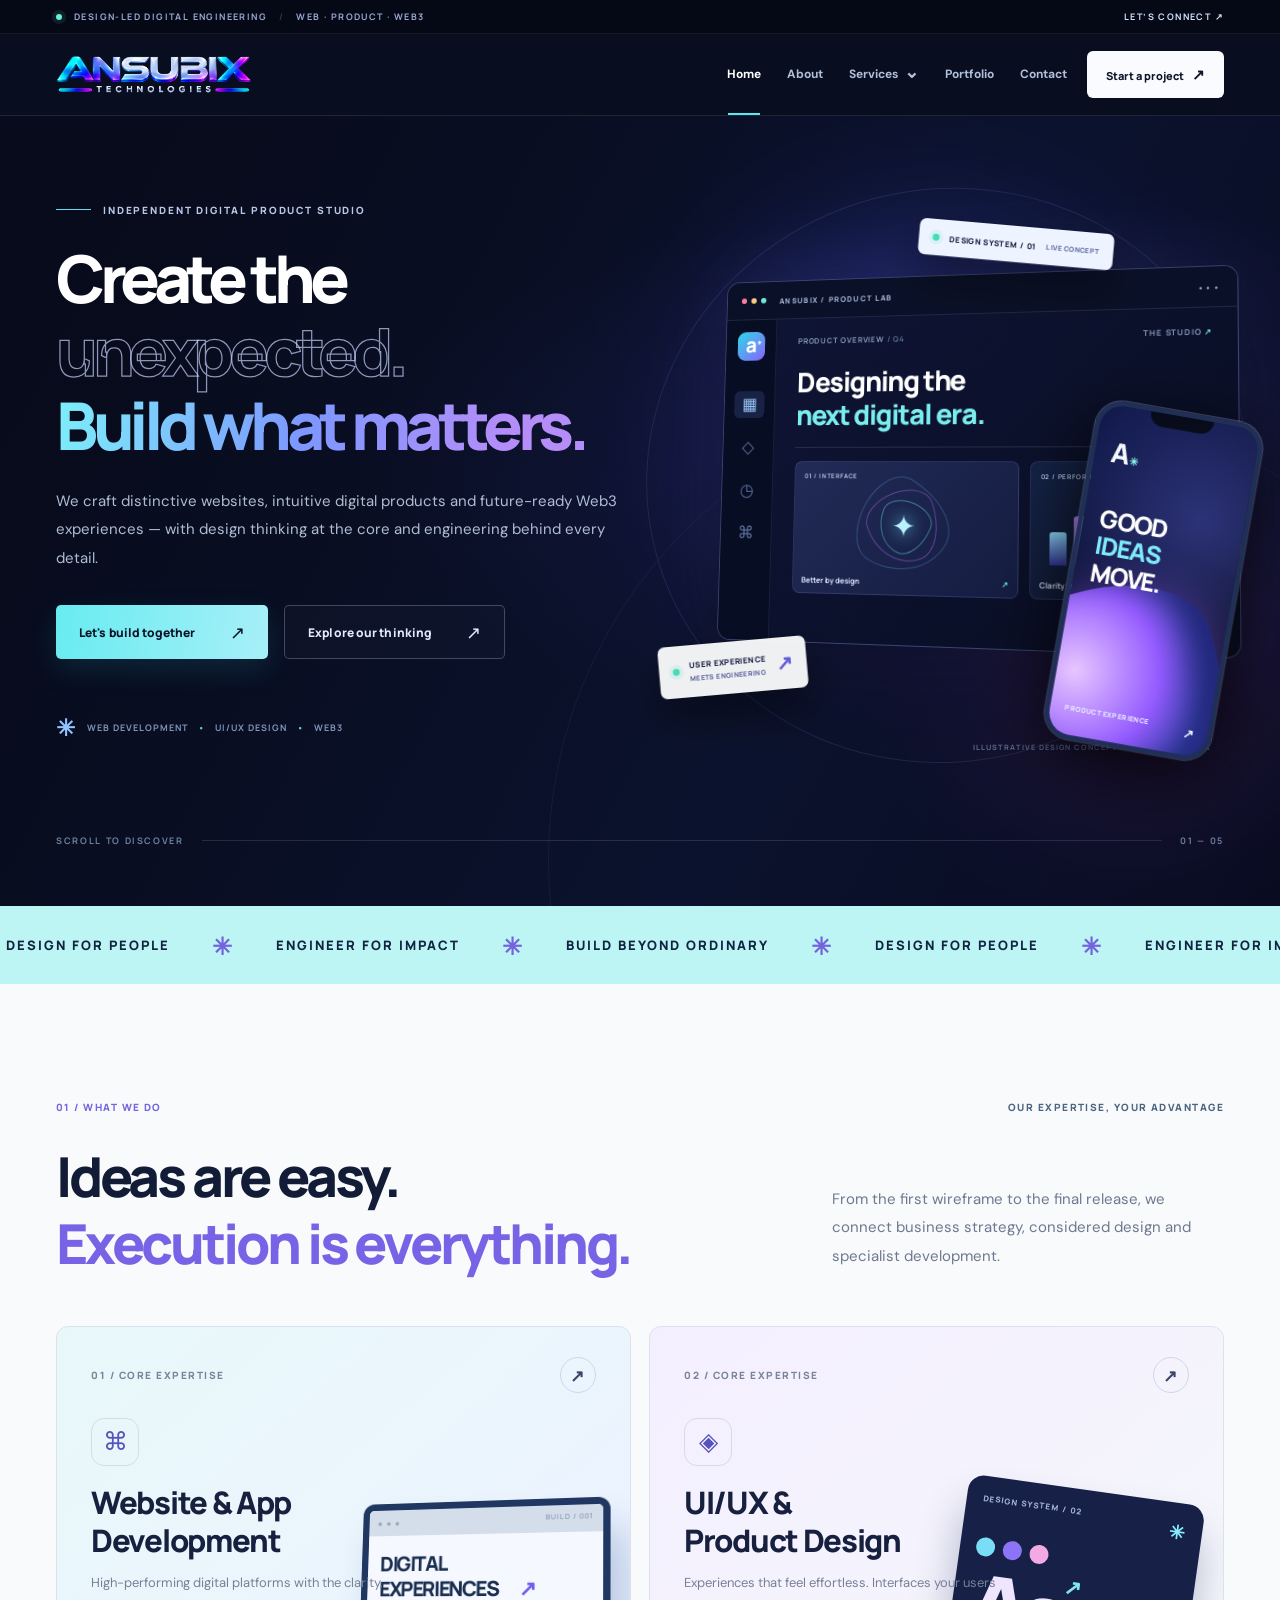
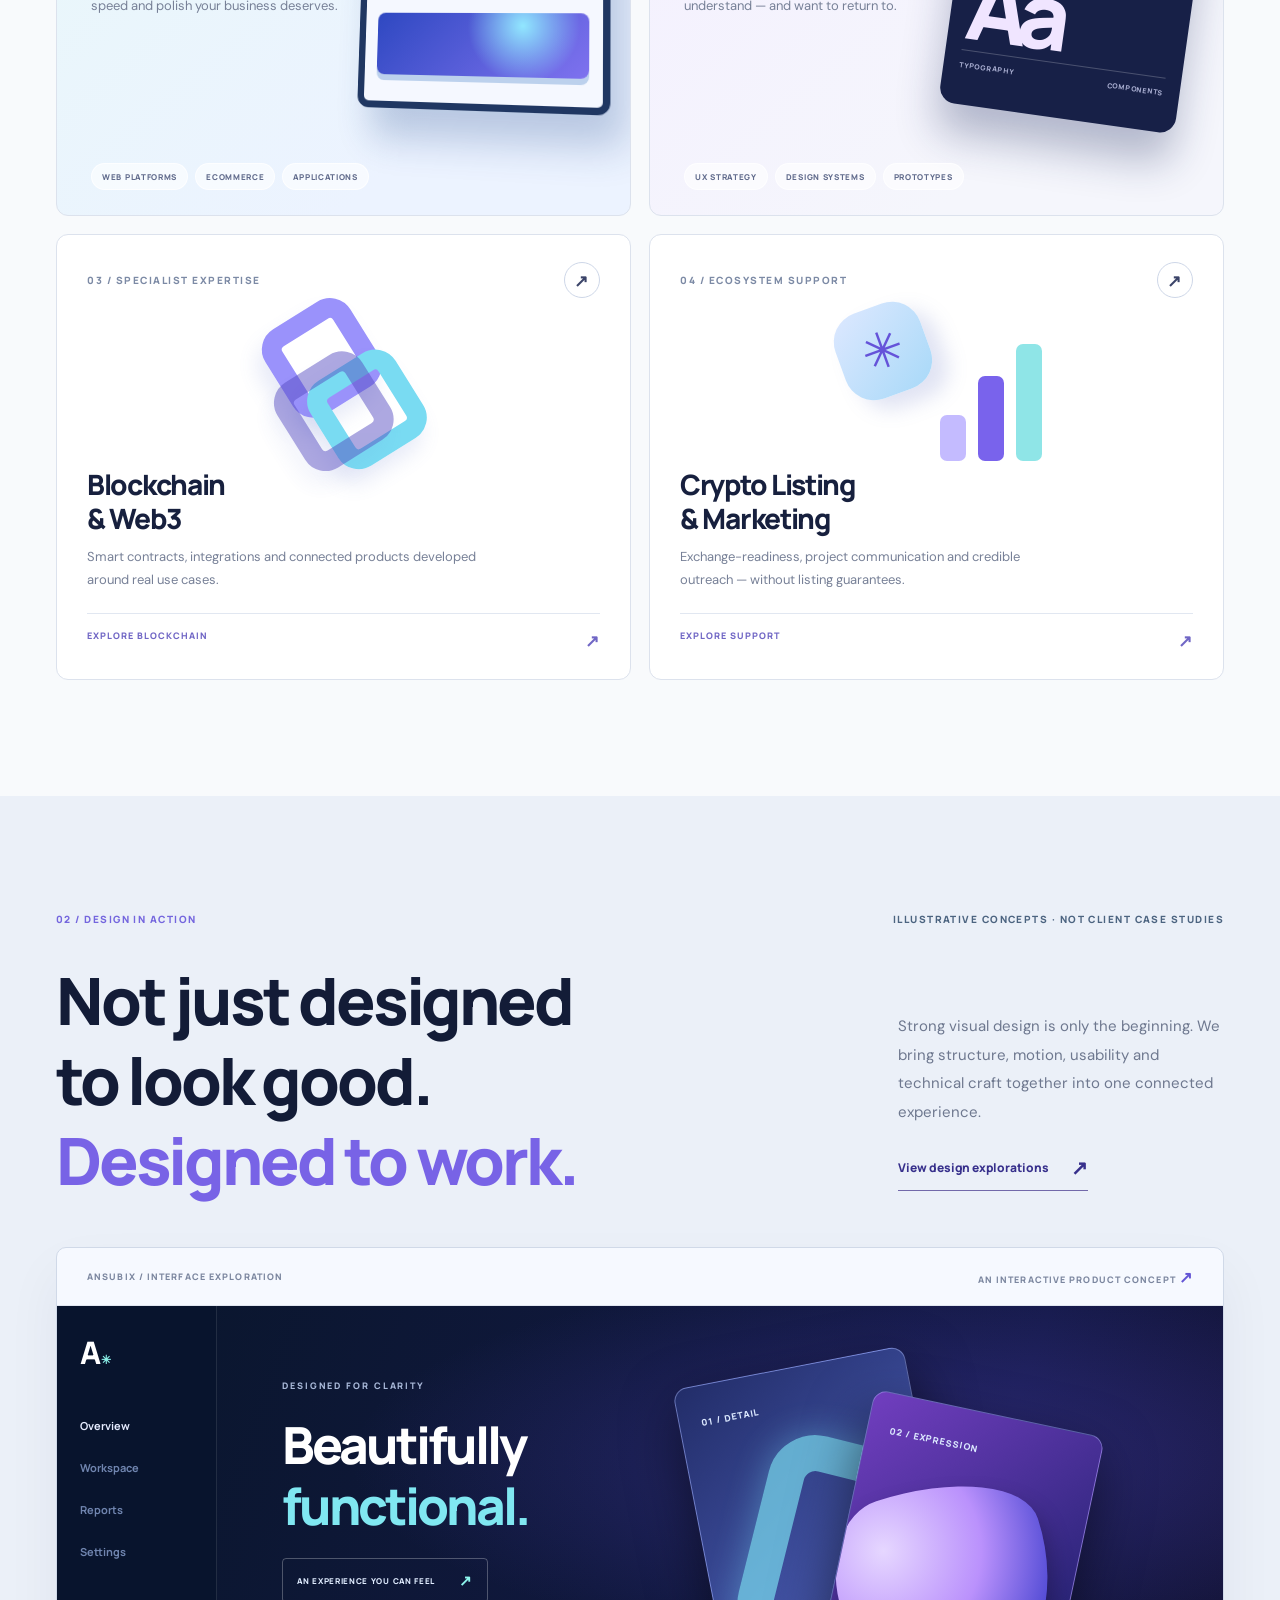
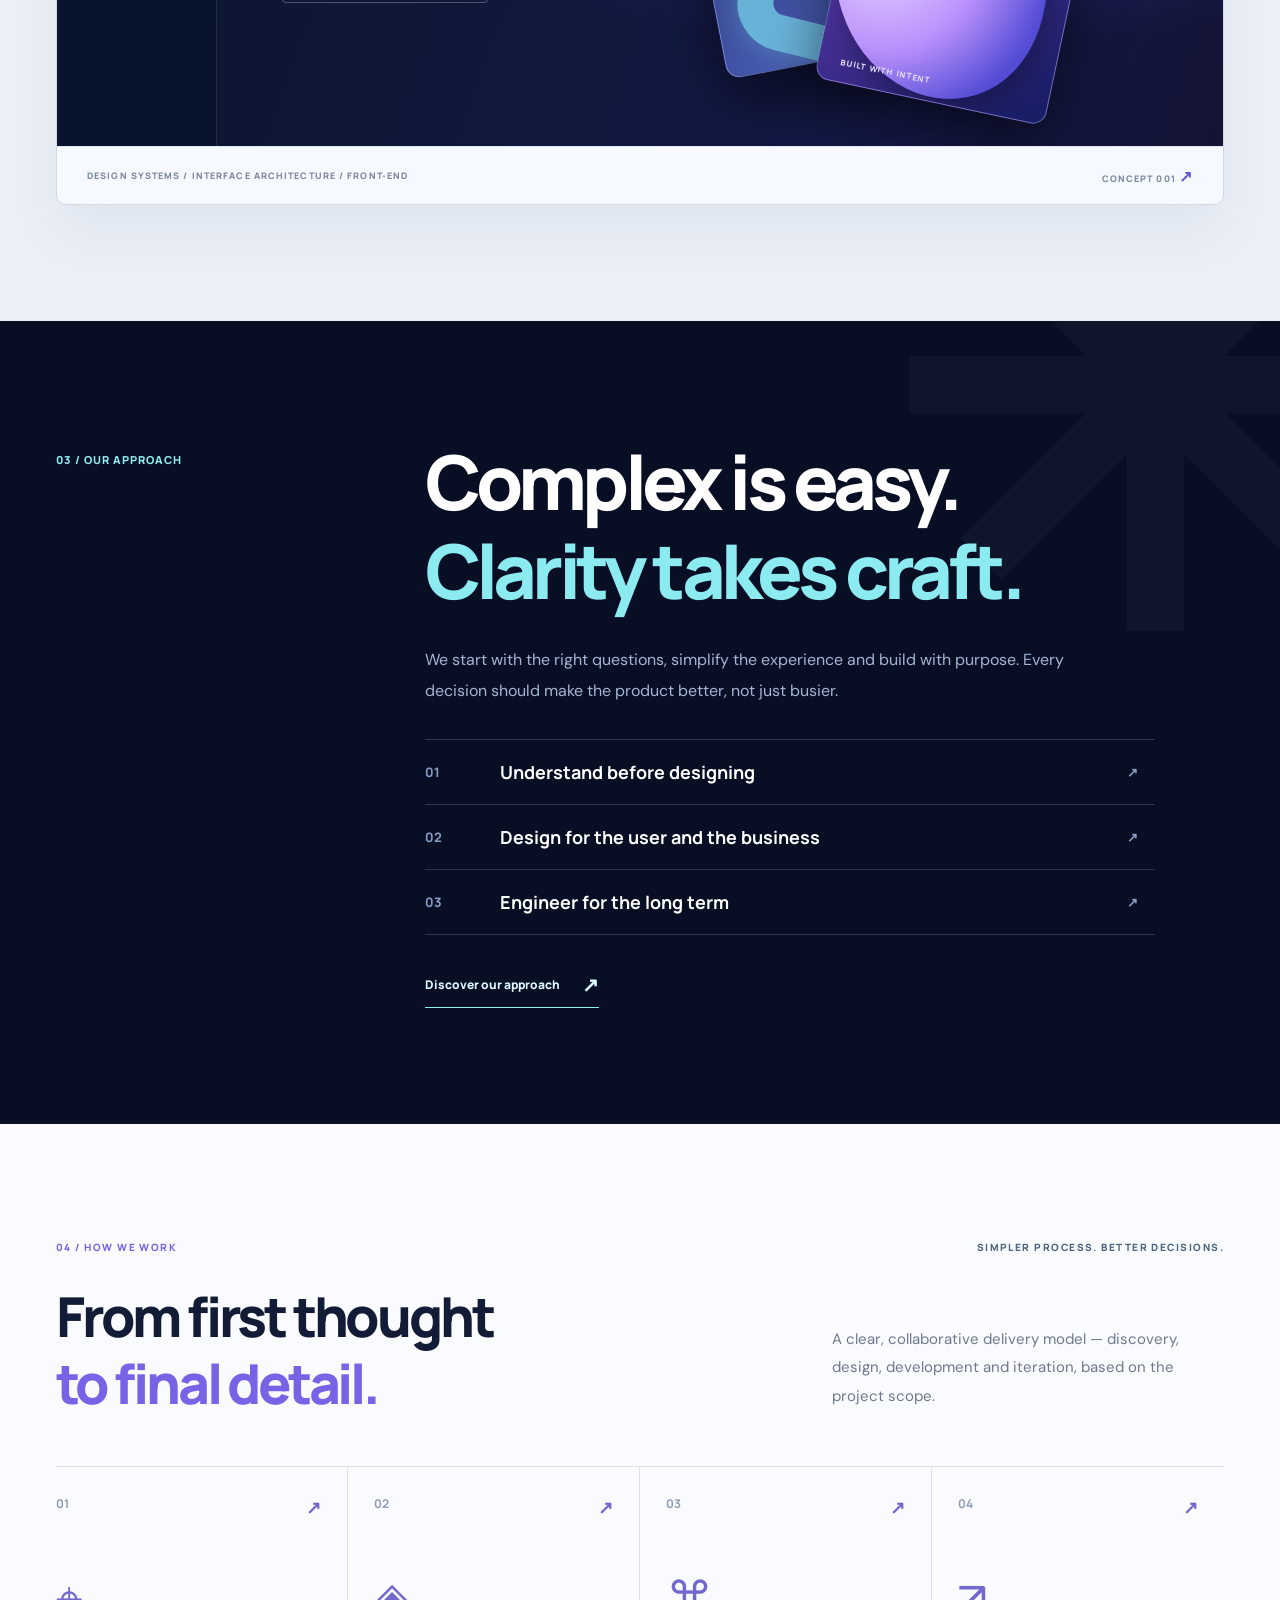
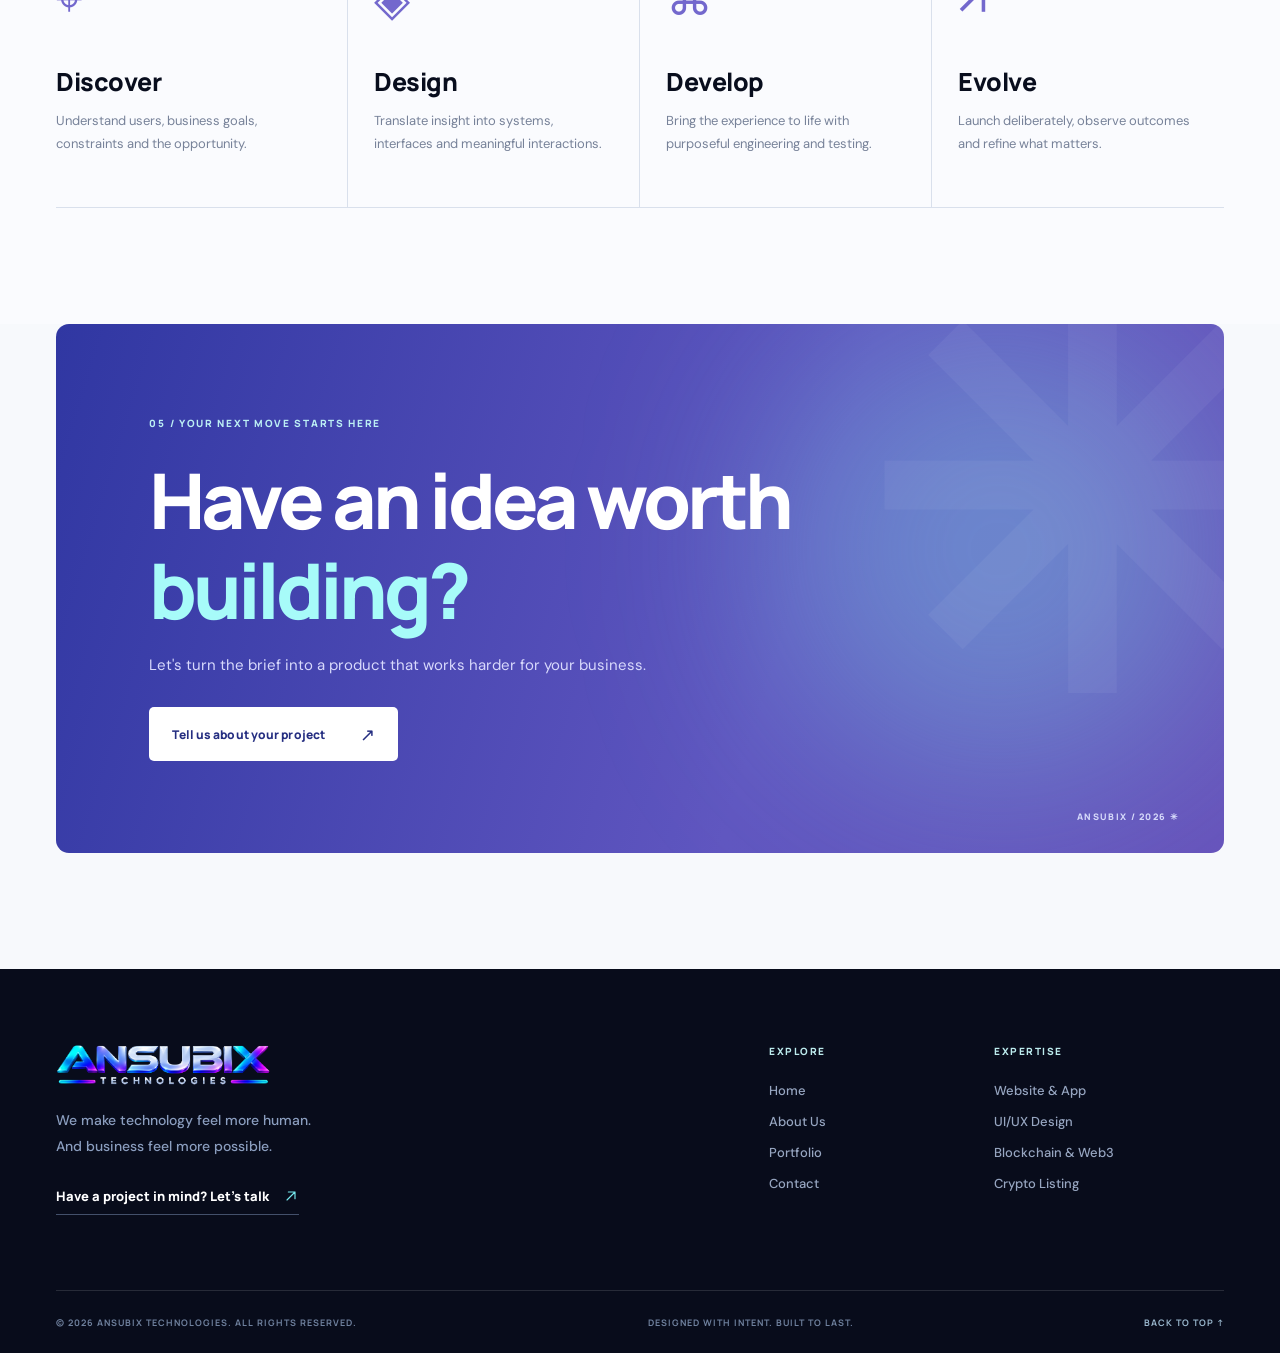
==== commit 1db2524f: "Add files via upload" ====
--- a/index.html
+++ b/index.html
@@ -1,93 +1,21 @@
-<!DOCTYPE html>
-
-<html lang="en">
-<head>
-<meta charset="utf-8"/>
-<meta content="width=device-width, initial-scale=1" name="viewport"/>
-<meta content="#080a12" name="theme-color"/>
-<meta content="ANSUBIX Technologies creates websites, user experiences, blockchain applications and crypto listing readiness strategies, with mobile app development support." name="description"/>
-<title>ANSUBIX Technologies | Website, UI/UX &amp; Blockchain Development</title>
-<link href="assets/images/brand-mark.svg" rel="icon" type="image/svg+xml"/>
-<link href="https://fonts.googleapis.com" rel="preconnect"/>
-<link crossorigin="" href="https://fonts.gstatic.com" rel="preconnect"/>
-<link href="https://fonts.googleapis.com/css2?family=DM+Sans:wght@400;500;600;700&amp;family=Manrope:wght@400;500;600;700;800&amp;display=swap" rel="stylesheet"/>
-<link href="assets/css/style.css" rel="stylesheet"/>
-<link rel="stylesheet" href="assets/css/premium-v2.css"/>
-</head>
-<body>
-<a class="skip-link" href="#main">Skip to content</a>
-<div class="site-shell">
-<header class="site-header" id="top">
-<div class="container header-inner">
-<a aria-label="ANSUBIX Technologies home" class="brand" href="index.html">
-<img alt="ANSUBIX Technologies" height="265" src="assets/images/ansubix-wordmark.png" width="1350"/>
-</a>
-<nav aria-label="Main navigation" class="main-nav" id="main-nav"><a aria-current="page" href="index.html">Home</a><a href="about.html">About Us</a><a href="blockchain-development.html">Blockchain</a><a href="crypto-listing.html">Crypto Listing</a><a href="website-app-development.html">Website &amp; Apps</a><a href="ui-ux-design.html">UI/UX Design</a><a href="portfolio.html">Portfolio</a><a href="contact.html">Contact Us</a><a class="nav-mobile-cta" href="contact.html">Start a project ↗</a></nav>
-<a class="nav-cta" href="contact.html">Discuss a project ↗</a>
-<button aria-controls="main-nav" aria-expanded="false" aria-label="Open menu" class="menu-toggle" type="button"><span></span><span></span><span></span></button>
-</div>
-</header>
-<main id="main">
-<section aria-labelledby="hero-title" class="hero">
-<div aria-hidden="true" class="hero-dots"></div>
-<div aria-hidden="true" class="hero-glow hero-glow-one"></div>
-<div aria-hidden="true" class="hero-glow hero-glow-two"></div>
-<div class="container hero-layout">
-<div class="hero-copy">
-<div class="eyebrow"><span aria-hidden="true" class="status-dot"></span> CREATIVE THINKING. ENGINEERED TO PERFORM. <span class="eyebrow-line"></span></div>
-<h1 id="hero-title">Websites that stand out.<br/><span class="subtle-heading">Products that </span><span class="gradient-text">move forward.</span></h1>
-<p class="hero-description">Digital experiences built around business goals. ANSUBIX combines standout web development, thoughtful UI/UX design and specialist Web3 engineering to take ambitious ideas from concept to launch.</p>
-<div class="hero-actions">
-<a class="btn btn-primary" href="contact.html">Let's build your idea <span aria-hidden="true" class="btn-arrow">↗</span></a>
-<a class="btn btn-ghost" href="website-app-development.html">Explore our services ↗</a>
-</div>
-<div class="hero-footnote"><span aria-hidden="true" class="orbit-icon">✳</span><span>Design-led websites · Digital products · Web3 solutions</span></div>
-</div>
-<div aria-label="Illustrative digital product interface concept, not client work" class="hero-art product-visual" role="img">
-<div aria-hidden="true" class="pv-orbit pv-orbit-a"></div><div aria-hidden="true" class="pv-orbit pv-orbit-b"></div>
-<div class="pv-surface">
-<div class="pv-topbar"><div class="pv-window-dots"><i></i><i></i><i></i></div><span>ANSUBIX / PRODUCT STUDIO</span><div class="pv-top-status"><i></i> EXPLORATION</div></div>
-<div class="pv-app">
-<div class="pv-sidebar"><span class="pv-side-brand">A</span><span class="pv-side-active">▦</span><span>◇</span><span>◷</span><span>⌘</span><span class="pv-side-bottom">⋮</span></div>
-<div class="pv-canvas"><div class="pv-canvas-top"><span>WORKSPACE / OVERVIEW</span><span class="pv-canvas-dots">•••</span></div>
-<div class="pv-title">Imagine better.<br/><em>Build beyond.</em></div>
-<div class="pv-info-row"><div class="pv-hello"><span class="pv-small-label">INTERFACE CONCEPT</span><strong>Digital experiences, designed with intent.</strong></div><div class="pv-symbol">↗</div></div>
-<div class="pv-module-row"><div class="pv-module pv-module-primary"><div class="pv-module-top"><span>DESIGN SYSTEM / 01</span><span>✦</span></div><div class="pv-gradient-art"><i></i><i></i><i></i></div><div class="pv-module-foot"><b>Interface language</b><span>EXPLORE ↗</span></div></div><div class="pv-module pv-module-secondary"><div class="pv-module-top"><span>PRODUCT / 02</span><span>◈</span></div><div class="pv-chart"><span style="height:34%"></span><span style="height:59%"></span><span style="height:46%"></span><span style="height:84%"></span><span style="height:68%"></span><span style="height:94%"></span></div><div class="pv-module-foot"><b>Design to delivery</b><span>FLOW ↗</span></div></div></div>
-</div>
-</div>
-</div>
-<div class="pv-floating pv-floating-top"><span class="pv-floating-icon">✧</span><div><small>UI SYSTEM</small><b>Detail meets direction.</b></div></div>
-<div class="pv-mobile"><div class="pv-mobile-island"></div><div class="pv-mobile-logo">A<span>✦</span></div><div class="pv-mobile-title">Ideas into<br/>motion.</div><div class="pv-mobile-shape"></div><div class="pv-mobile-bottom">MOBILE EXPERIENCE <span>↗</span></div></div>
-<div class="pv-floating pv-floating-bottom"><span class="pv-live-dot"></span><div><small>ENGINEERING + DESIGN</small><b>One connected workflow</b></div><span class="pv-floating-arrow">↗</span></div>
-<span class="pv-concept">ILLUSTRATIVE PRODUCT CONCEPT</span>
-</div>
-</div>
-<div class="container hero-scroll-row"><span>SCROLL TO EXPLORE</span><span class="scroll-line"></span><span class="scroll-index">01 / 05</span></div>
-</section>
-<section aria-label="Our areas of expertise" class="capability-strip"><div class="strip-track"><div aria-hidden="true" class="strip-content"><span>WEB &amp; APP DEVELOPMENT</span><i>✳</i><span>UI/UX DESIGN</span><i>✳</i><span>BLOCKCHAIN &amp; WEB3</span><i>✳</i><span>CRYPTO LISTING</span><i>✳</i><span>MOBILE EXPERIENCES</span><i>✳</i><span>PRODUCT STRATEGY</span><i>✳</i></div><div aria-hidden="true" class="strip-content"><span>WEB &amp; APP DEVELOPMENT</span><i>✳</i><span>UI/UX DESIGN</span><i>✳</i><span>BLOCKCHAIN &amp; WEB3</span><i>✳</i><span>CRYPTO LISTING</span><i>✳</i><span>MOBILE EXPERIENCES</span><i>✳</i><span>PRODUCT STRATEGY</span><i>✳</i></div></div></section>
-<section class="section expertise-section" id="expertise">
-<div class="container">
-<div class="section-heading-row reveal"><div><p class="section-label"><span class="label-box">01</span> WHAT WE DO</p><h2>Everything your idea<br/>needs to <span class="gradient-text">go further.</span></h2></div><p class="section-lead">Lead with better websites and better user experiences. Extend into Web3 and mobile when the product needs it.</p></div>
-<div class="service-grid">
-<article class="service-card featured-service reveal">
-<div class="service-card-top"><span class="service-number">/ 01 · PRIMARY</span><span class="service-icon ai-icon">⌘</span></div>
-<div aria-hidden="true" class="service-visual"><div class="ai-field"><div class="ai-node node-1"></div><div class="ai-node node-2"></div><div class="ai-node node-3"></div><div class="ai-node node-4"></div><span class="ai-center">WEB</span><svg preserveaspectratio="none" viewbox="0 0 420 220"><path d="M25 150 C105 150 96 65 186 102 S300 185 405 47"></path><path d="M0 190 C120 110 110 205 225 120 S365 75 420 100"></path></svg></div></div>
-<div class="service-body"><div class="service-title-row"><h3><a href="website-app-development.html">Website Development</a></h3><a aria-label="Website and app development details" class="service-arrow" href="website-app-development.html">↗</a></div><p>High-performing websites, ecommerce interfaces and scalable web platforms with clear business outcomes.</p><div class="service-tags"><span>Marketing websites</span><span>Web platforms</span><span>Performance</span></div></div>
-</article>
-<article class="service-card reveal"><div class="service-card-top"><span class="service-number">/ 02 · PRIMARY</span><span class="service-icon">◈</span></div><div class="service-body"><div class="service-title-row"><h3><a href="ui-ux-design.html">UI/UX Design</a></h3><a aria-label="UI UX design details" class="service-arrow" href="ui-ux-design.html">↗</a></div><p>User journeys, intuitive interfaces, design systems and prototypes informed by research and business goals.</p><div class="service-tags"><span>Product UI</span><span>UX audits</span></div></div></article>
-<article class="service-card reveal"><div class="service-card-top"><span class="service-number">/ 03</span><span class="service-icon">⬡</span></div><div class="service-body"><div class="service-title-row"><h3><a href="blockchain-development.html">Blockchain &amp; Web3</a></h3><a aria-label="Blockchain development details" class="service-arrow" href="blockchain-development.html">↗</a></div><p>Smart contracts, wallet-connected products and decentralized application engineering.</p><div class="service-tags"><span>Smart contracts</span><span>dApps</span></div></div></article>
-<article class="service-card reveal"><div class="service-card-top"><span class="service-number">/ 04</span><span class="service-icon">↗</span></div><div class="service-body"><div class="service-title-row"><h3><a href="crypto-listing.html">Crypto Listing &amp; Marketing</a></h3><a aria-label="Crypto listing service details" class="service-arrow" href="crypto-listing.html">↗</a></div><p>Exchange-readiness materials, outreach support and credible crypto project communications. No guaranteed listings.</p><div class="service-tags"><span>Listing readiness</span><span>Positioning</span></div></div></article>
-<article class="service-card reveal"><div class="service-card-top"><span class="service-number">/ 05</span><span class="service-icon">▣</span></div><div class="service-body"><div class="service-title-row"><h3><a href="website-app-development.html#mobile-apps">Mobile App Development</a></h3><a aria-label="Mobile app development details" class="service-arrow" href="website-app-development.html#mobile-apps">↗</a></div><p>Cross-platform and native app interfaces with a specialist-led implementation approach.</p><div class="service-tags"><span>iOS / Android</span><span>Prototypes</span></div></div></article>
-</div>
-</div>
-</section>
-<section class="section showcase-section" id="showcase"><div class="container"><div class="showcase-shell reveal"><div class="showcase-top"><div><p class="section-label"><span class="label-box">02</span> FROM CONCEPT TO PRODUCT</p><h2>Digital experiences<br/>worth <span class="gradient-text">remembering.</span></h2><p>Thoughtful interfaces, purposeful interactions and powerful systems — designed to feel as good as they perform.</p><a class="inline-link" href="portfolio.html">Discuss your product <span>↗</span></a></div><span class="concept-badge">CONCEPT VISUAL · NOT CLIENT WORK</span></div><div class="showcase-device"><div class="device-top"><span><i></i><i></i><i></i></span><div>ansubix / product experience concept</div><div>↗</div></div><div class="device-body"><aside class="device-sidebar"><div class="device-logo">A<span>✳</span></div><div class="side-icon active">▦</div><div class="side-icon">◷</div><div class="side-icon">◈</div><div class="side-icon">⚙</div><div class="side-bottom">?</div></aside><div class="device-content"><div class="device-head"><div><p>OVERVIEW / WORKSPACE</p><h4>Everything, in one place<span>.</span></h4></div><div class="device-avatar">AK</div></div><div class="metrics"><div class="metric"><small>PROJECT VELOCITY</small><strong>↑ 24.8%</strong><span>Illustrative data</span></div><div class="metric"><small>PROCESS EFFICIENCY</small><strong>87.6%</strong><span>Illustrative data</span></div><div class="metric"><small>SYSTEM STATUS</small><strong class="status-metric">● Online</strong><span>Concept only</span></div></div><div class="chart-row"><div class="main-chart"><div class="chart-heading"><span>Performance insights</span><span>⋯</span></div><div class="chart-bars"><i style="height:34%"></i><i style="height:49%"></i><i style="height:40%"></i><i style="height:62%"></i><i style="height:53%"></i><i style="height:70%"></i><i style="height:66%"></i><i style="height:85%"></i><i style="height:76%"></i><i style="height:95%"></i></div><div class="chart-x"><span>JAN</span><span>FEB</span><span>MAR</span><span>APR</span><span>MAY</span></div></div><div class="side-widget"><small>AI ASSISTANT</small><div class="assistant-logo">✳</div><strong>Your workflow,<br/>reimagined.</strong><p>Making complex things feel effortless.</p></div></div></div></div></div></div></div></section>
-<section class="section approach-section" id="approach"><div class="container"><div class="section-heading-row reveal"><div><p class="section-label"><span class="label-box">03</span> HOW WE WORK</p><h2>No guesswork.<br/>Just <span class="gradient-text">good execution.</span></h2></div><p class="section-lead">We connect strategy, craft and delivery into one focused product-building process.</p></div><div class="process-line"><div class="process-step reveal"><span class="step-index">01 <span>↗</span></span><div class="step-art">✦</div><h3>Discover</h3><p>Understand the opportunity, the audience, and the actual business problem.</p></div><div class="process-step reveal"><span class="step-index">02 <span>↗</span></span><div class="step-art">◇</div><h3>Design</h3><p>Shape experience, architecture and visual systems around real needs.</p></div><div class="process-step reveal"><span class="step-index">03 <span>↗</span></span><div class="step-art">⌘</div><h3>Develop</h3><p>Engineer, integrate and test with quality built into each release.</p></div><div class="process-step reveal"><span class="step-index">04 <span>↗</span></span><div class="step-art">↗</div><h3>Evolve</h3><p>Ship deliberately, learn from usage and improve as you grow.</p></div></div></div></section>
-<section class="section philosophy-section" id="about"><div class="container philosophy-grid"><div class="philosophy-art reveal"><div class="philosophy-art-frame"><span class="corner-tag">DESIGNED FOR POSSIBILITY</span><div class="abstract-ribbon ribbon-one"></div><div class="abstract-ribbon ribbon-two"></div><div class="abstract-disc"></div><div class="philosophy-art-footer"><span>ANSUBIX / 2026</span><span>BEYOND THE EXPECTED ↗</span></div></div></div><div class="philosophy-copy reveal"><p class="section-label"><span class="label-box">04</span> OUR MINDSET</p><h2>Complex problems.<br/><span class="gradient-text">Clear solutions.</span></h2><p class="philosophy-lead">Technology should create possibilities, not complexity.</p><p>ANSUBIX brings product design, software and emerging technologies into one connected process. So your teams move with clarity, your customers get better experiences, and your product is ready for its next chapter.</p><div class="philosophy-highlights"><div><span>✧</span><strong>Design-led thinking</strong><small>Built around people and purpose</small></div><div><span>⬡</span><strong>Engineering discipline</strong><small>Crafted for resilience and scale</small></div><div><span>↗</span><strong>Long-term perspective</strong><small>Designed to keep getting better</small></div></div></div></div></section>
-<section class="section contact-section" id="contact"><div class="container"><div class="contact-panel reveal"><div class="contact-halo contact-halo-a"></div><div class="contact-halo contact-halo-b"></div><div class="contact-copy"><p class="section-label"><span class="label-box">05</span> LET'S MAKE IT REAL</p><h2>Have a big idea?<br/><span>Let's build</span> <em>something<br/>remarkable.</em></h2><p>Tell us what you're planning. We'll help turn the brief into a clear path forward.</p><div class="contact-signature"><span class="signature-dot"></span> GREAT PRODUCTS START WITH A CONVERSATION</div></div><form class="contact-form" id="project-form"><div class="form-heading"><strong>Start a conversation</strong><span>↗</span></div><label for="contact-name">Your name</label><input autocomplete="name" id="contact-name" maxlength="100" name="name" placeholder="How should we call you?" required="" type="text"/><label for="contact-email">Email address</label><input autocomplete="email" id="contact-email" maxlength="180" name="email" placeholder="you@company.com" required="" type="email"/><label for="contact-service">What do you need?</label><select id="contact-service" name="service" required=""><option disabled="" selected="" value="">Select a service</option><option>Website Development</option><option>UI/UX Design</option><option>Blockchain &amp; Web3 Development</option><option>Crypto Listing &amp; Marketing</option><option>Mobile App Development</option><option>Other</option></select><label for="contact-brief">Tell us about your idea</label><textarea id="contact-brief" maxlength="1200" name="brief" placeholder="A few lines about your project..." required="" rows="3"></textarea><button class="btn form-submit" type="submit">Prepare my enquiry <span aria-hidden="true">↗</span></button><p class="form-note" id="form-note" role="status">Preview form: copies your enquiry. No message is sent until contact delivery is configured.</p></form></div></div></section>
-</main>
-<footer class="footer"><div class="container"><div class="footer-main"><div class="footer-brand"><img alt="ANSUBIX Technologies" height="265" src="assets/images/ansubix-wordmark.png" width="1350"/><p>Building beyond the expected.<br/>Design. Technology. Possibility.</p></div><div class="footer-links"><div><strong>Company</strong><a href="index.html">Home</a><a href="about.html">About us</a><a href="portfolio.html">Portfolio</a><a href="contact.html">Contact</a></div><div><strong>Services</strong><a href="website-app-development.html">Web &amp; App Development</a><a href="ui-ux-design.html">UI/UX Design</a><a href="blockchain-development.html">Blockchain</a><a href="crypto-listing.html">Crypto Listing</a></div></div></div><div class="footer-bottom"><span>© <span id="year">2026</span> ANSUBIX Technologies. All rights reserved.</span><span>Imagined boldly. Built thoughtfully.</span></div></div></footer>
-</div>
-<script defer="" src="assets/js/main.js"></script>
-</body>
-</html>
+<!doctype html><html lang="en"><head><meta charset="utf-8"><meta name="viewport" content="width=device-width,initial-scale=1"><meta name="theme-color" content="#080b1a"><meta name="description" content="Design-led website and app development, UI/UX design, blockchain engineering and crypto listing readiness."><meta property="og:title" content="ANSUBIX Technologies — Digital Experiences Built Differently"><meta property="og:description" content="Design-led website and app development, UI/UX design, blockchain engineering and crypto listing readiness."><meta property="og:type" content="website"><meta property="og:url" content="https://ansubix.com/"><link rel="canonical" href="https://ansubix.com/"><title>ANSUBIX Technologies — Digital Experiences Built Differently</title><link rel="icon" type="image/svg+xml" href="assets/images/brand-mark.svg"><link rel="preconnect" href="https://fonts.googleapis.com"><link rel="preconnect" href="https://fonts.gstatic.com" crossorigin><link href="https://fonts.googleapis.com/css2?family=DM+Sans:wght@400;500;600;700&family=Manrope:wght@400;500;600;700;800&display=swap" rel="stylesheet"><link rel="stylesheet" href="assets/css/site.css"></head><body><a class="skip-link" href="#main">Skip to content</a>
+<div class="announcement"><div class="wrap announcement-inner"><span class="announce-beacon"></span> DESIGN-LED DIGITAL ENGINEERING <span class="announcement-separator">/</span> WEB · PRODUCT · WEB3 <a href="contact.html">LET’S CONNECT <span aria-hidden="true">↗</span></a></div></div>
+<header class="site-header" id="top"><div class="wrap nav-row">
+<a href="index.html" aria-label="ANSUBIX Technologies home" class="logo"><img src="assets/images/ansubix-wordmark.png" alt="ANSUBIX Technologies" width="192" height="38"></a>
+<nav class="desktop-nav" aria-label="Primary navigation"><a class="active" href="index.html">Home</a><a class="" href="about.html">About</a>
+<div class="nav-dropdown"><button class="nav-dropdown-trigger " type="button" aria-expanded="false" aria-controls="nav-services">Services <span class="chevron">⌄</span></button><div class="dropdown-panel" id="nav-services"><div class="dropdown-title">WHAT WE BUILD</div><a class="" href="website-app-development.html">Website &amp; App <span aria-hidden="true">↗</span></a><a class="" href="ui-ux-design.html">UI/UX Design <span aria-hidden="true">↗</span></a><a class="" href="blockchain-development.html">Blockchain &amp; Web3 <span aria-hidden="true">↗</span></a><a class="" href="crypto-listing.html">Crypto Listing <span aria-hidden="true">↗</span></a></div></div>
+<a class="" href="portfolio.html">Portfolio</a><a class="" href="contact.html">Contact</a></nav>
+<a class="header-cta" href="contact.html">Start a project <span aria-hidden="true">↗</span></a>
+<button class="mobile-toggle" type="button" aria-label="Open menu" aria-controls="mobile-menu" aria-expanded="false"><span></span><span></span></button>
+</div><nav class="mobile-menu" id="mobile-menu" aria-label="Mobile navigation" hidden><a href="index.html" class="active">Home <span aria-hidden="true">↗</span></a><a href="about.html" class="">About Us <span aria-hidden="true">↗</span></a><a href="website-app-development.html" class="">Website &amp; App <span aria-hidden="true">↗</span></a><a href="ui-ux-design.html" class="">UI/UX Design <span aria-hidden="true">↗</span></a><a href="blockchain-development.html" class="">Blockchain &amp; Web3 <span aria-hidden="true">↗</span></a><a href="crypto-listing.html" class="">Crypto Listing <span aria-hidden="true">↗</span></a><a href="portfolio.html" class="">Portfolio <span aria-hidden="true">↗</span></a><a href="contact.html" class="">Contact Us <span aria-hidden="true">↗</span></a></nav></header><main id="main"><section class="hero" aria-labelledby="hero-title"><div class="hero-aura aura-one"></div><div class="hero-aura aura-two"></div><div class="wrap hero-inner"><div class="hero-copy"><div class="eyebrow"><span class="eyebrow-line"></span> INDEPENDENT DIGITAL PRODUCT STUDIO</div><h1 id="hero-title">Create the<br><span class="hero-text-outline">unexpected.</span><br><span class="hero-gradient">Build what matters.</span></h1><p class="hero-lead">We craft distinctive websites, intuitive digital products and future-ready Web3 experiences — with design thinking at the core and engineering behind every detail.</p><div class="hero-buttons"><a class="button button-primary" href="contact.html">Let's build together <span aria-hidden="true">↗</span></a><a class="button button-secondary" href="portfolio.html">Explore our thinking <span aria-hidden="true">↗</span></a></div><div class="hero-proof"><div class="small-symbol">✳</div><span>WEB DEVELOPMENT <i>•</i> UI/UX DESIGN <i>•</i> WEB3</span></div></div><div class="hero-art" aria-label="Illustrative interface design concepts" role="img"><div class="art-grid" aria-hidden="true"></div><div class="art-orbit" aria-hidden="true"></div><div class="floating-label label-top"><span class="tiny-indicator"></span> DESIGN SYSTEM / 01 <b>LIVE CONCEPT</b></div><div class="workspace"><div class="workspace-header"><div class="window-dots"><i></i><i></i><i></i></div><span>ANSUBIX / PRODUCT LAB</span><span class="header-right-mini">•••</span></div><div class="workspace-main"><aside class="workspace-sidebar"><div class="side-logomark">a<span>✳</span></div><div class="side-ico selected">▦</div><div class="side-ico">◇</div><div class="side-ico">◷</div><div class="side-ico">⌘</div></aside><div class="workspace-body"><div class="workspace-toolbar"><span>PRODUCT OVERVIEW <b> / Q4</b></span><span>THE STUDIO <i>↗</i></span></div><div class="workspace-heading">Designing the<br><em>next digital era.</em></div><div class="workspace-divider"></div><div class="workspace-tiles"><div class="tile-visual"><div class="tile-kicker">01 / INTERFACE</div><div class="tile-orbit"><div></div><div></div><div></div><i>✦</i></div><div class="tile-bottom">Better by design <span>↗</span></div></div><div class="tile-chart"><div class="tile-kicker">02 / PERFORMANCE</div><div class="bar-graph"><i style="height:43%"></i><i style="height:64%"></i><i style="height:49%"></i><i style="height:81%"></i><i style="height:69%"></i><i style="height:96%"></i></div><div class="tile-bottom">Clarity in every detail <span>↗</span></div></div></div></div></div></div><div class="phone-preview"><div class="phone-island"></div><div class="phone-brand">A<span>✳</span></div><div class="phone-copy">GOOD<br><em>IDEAS</em><br>MOVE.</div><div class="phone-blob"></div><div class="phone-bottom">PRODUCT EXPERIENCE <span>↗</span></div></div><div class="floating-label label-bottom"><span class="tiny-indicator"></span><span>USER EXPERIENCE<br><b>MEETS ENGINEERING</b></span><span>↗</span></div><div class="visual-concept-note">ILLUSTRATIVE DESIGN CONCEPT · NOT CLIENT WORK</div></div></div><div class="wrap hero-bottom"><span>SCROLL TO DISCOVER</span><div class="hero-bottom-line"></div><span>01 — 05</span></div></section>
+<section class="ticker" aria-label="Our expertise"><div class="ticker-track"><span>DESIGN FOR PEOPLE</span><i>✳</i><span>ENGINEER FOR IMPACT</span><i>✳</i><span>BUILD BEYOND ORDINARY</span><i>✳</i><span>DESIGN FOR PEOPLE</span><i>✳</i><span>ENGINEER FOR IMPACT</span><i>✳</i><span>BUILD BEYOND ORDINARY</span><i>✳</i></div></section>
+<section class="section light-section services-section" id="services"><div class="wrap"><div class="section-intro"><div class="intro-kicker"><span>01 / WHAT WE DO</span><span>OUR EXPERTISE, YOUR ADVANTAGE</span></div><div class="intro-grid"><h2>Ideas are easy.<br><em>Execution is everything.</em></h2><p>From the first wireframe to the final release, we connect business strategy, considered design and specialist development.</p></div></div><div class="services-grid">
+<a href="website-app-development.html" class="svc-card svc-feature svc-web"><div class="svc-meta"><span>01 / CORE EXPERTISE</span><span class="svc-link">↗</span></div><div class="svc-card-body"><div class="svc-icon-round">⌘</div><h3>Website &amp; App<br>Development</h3><p>High-performing digital platforms with the clarity, speed and polish your business deserves.</p></div><div class="svc-graphic web-graphic"><div class="browser-frame"><div class="browser-mini-head">● ● ● <span>BUILD / 001</span></div><div class="browser-mini-content"><div class="browser-mini-copy">DIGITAL<br>EXPERIENCES<span>↗</span></div><div class="browser-mini-block"></div></div></div></div><div class="svc-tags"><span>WEB PLATFORMS</span><span>ECOMMERCE</span><span>APPLICATIONS</span></div></a>
+<a href="ui-ux-design.html" class="svc-card svc-feature svc-design"><div class="svc-meta"><span>02 / CORE EXPERTISE</span><span class="svc-link">↗</span></div><div class="svc-card-body"><div class="svc-icon-round">◈</div><h3>UI/UX &amp;<br>Product Design</h3><p>Experiences that feel effortless. Interfaces your users understand — and want to return to.</p></div><div class="svc-graphic design-graphic"><div class="design-panel"><div class="design-panel-top"><span>DESIGN SYSTEM / 02</span><span>✳</span></div><div class="color-dots"><i></i><i></i><i></i></div><div class="type-graphic">Aa<span>↗</span></div><div class="design-panel-bottom"><span>TYPOGRAPHY</span><span>COMPONENTS</span></div></div></div><div class="svc-tags"><span>UX STRATEGY</span><span>DESIGN SYSTEMS</span><span>PROTOTYPES</span></div></a>
+<a href="blockchain-development.html" class="svc-card svc-small svc-chain"><div class="svc-meta"><span>03 / SPECIALIST EXPERTISE</span><span class="svc-link">↗</span></div><div class="small-card-top"><div class="chain-graphic"><span></span><span></span><span></span></div></div><div class="small-card-content"><h3>Blockchain<br>&amp; Web3</h3><p>Smart contracts, integrations and connected products developed around real use cases.</p><span class="small-card-bottom">EXPLORE BLOCKCHAIN <b>↗</b></span></div></a>
+<a href="crypto-listing.html" class="svc-card svc-small svc-listing"><div class="svc-meta"><span>04 / ECOSYSTEM SUPPORT</span><span class="svc-link">↗</span></div><div class="small-card-top"><div class="listing-graphic"><div class="listing-coin">✳</div><div class="listing-bar b1"></div><div class="listing-bar b2"></div><div class="listing-bar b3"></div></div></div><div class="small-card-content"><h3>Crypto Listing<br>&amp; Marketing</h3><p>Exchange-readiness, project communication and credible outreach — without listing guarantees.</p><span class="small-card-bottom">EXPLORE SUPPORT <b>↗</b></span></div></a>
+</div></div></section>
+<section class="section feature-section" id="work"><div class="wrap"><div class="intro-kicker"><span>02 / DESIGN IN ACTION</span><span>ILLUSTRATIVE CONCEPTS · NOT CLIENT CASE STUDIES</span></div><div class="feature-heading"><h2>Not just designed<br>to look good.<br><em>Designed to work.</em></h2><div><p>Strong visual design is only the beginning. We bring structure, motion, usability and technical craft together into one connected experience.</p><a class="text-link" href="portfolio.html">View design explorations <span>↗</span></a></div></div><div class="feature-display"><div class="feature-display-top"><span>ANSUBIX / INTERFACE EXPLORATION</span><span>AN INTERACTIVE PRODUCT CONCEPT <i>↗</i></span></div><div class="feature-visual"><div class="feature-ui-nav"><div class="feature-ui-mark">A<span>✳</span></div><div>Overview</div><div>Workspace</div><div>Reports</div><div>Settings</div></div><div class="feature-ui-content"><div class="feature-ui-eyebrow">DESIGNED FOR CLARITY</div><h3>Beautifully<br><em>functional.</em></h3><div class="feature-ui-chip">AN EXPERIENCE YOU CAN FEEL <span>↗</span></div></div><div class="feature-ui-layers"><div class="layer-card layer-back"><span>01 / DETAIL</span><div class="layer-graphic"></div></div><div class="layer-card layer-front"><span>02 / EXPRESSION</span><div class="layer-curve"></div><div class="layer-caption">BUILT WITH INTENT</div></div></div></div><div class="feature-display-bottom"><span>DESIGN SYSTEMS / INTERFACE ARCHITECTURE / FRONT-END</span><span>CONCEPT 001 <i>↗</i></span></div></div></div></section>
+<section class="section thinking-section"><div class="wrap thinking-grid"><div class="thinking-index">03 / OUR APPROACH</div><div><h2>Complex is easy.<br><em>Clarity takes craft.</em></h2><p>We start with the right questions, simplify the experience and build with purpose. Every decision should make the product better, not just busier.</p><div class="thinking-points"><div><span>01</span><strong>Understand before designing</strong><span>↗</span></div><div><span>02</span><strong>Design for the user and the business</strong><span>↗</span></div><div><span>03</span><strong>Engineer for the long term</strong><span>↗</span></div></div><a class="text-link text-link-light" href="about.html">Discover our approach <span>↗</span></a></div></div></section>
+<section class="section process-section"><div class="wrap"><div class="section-intro compact-intro"><div class="intro-kicker"><span>04 / HOW WE WORK</span><span>SIMPLER PROCESS. BETTER DECISIONS.</span></div><div class="intro-grid"><h2>From first thought<br><em>to final detail.</em></h2><p>A clear, collaborative delivery model — discovery, design, development and iteration, based on the project scope.</p></div></div><div class="process-grid"><div class="process-card"><div class="process-number">01 <span>↗</span></div><div class="process-icon">⌖</div><h3>Discover</h3><p>Understand users, business goals, constraints and the opportunity.</p></div><div class="process-card"><div class="process-number">02 <span>↗</span></div><div class="process-icon">◈</div><h3>Design</h3><p>Translate insight into systems, interfaces and meaningful interactions.</p></div><div class="process-card"><div class="process-number">03 <span>↗</span></div><div class="process-icon">⌘</div><h3>Develop</h3><p>Bring the experience to life with purposeful engineering and testing.</p></div><div class="process-card"><div class="process-number">04 <span>↗</span></div><div class="process-icon">↗</div><h3>Evolve</h3><p>Launch deliberately, observe outcomes and refine what matters.</p></div></div></div></section>
+<section class="section final-cta" id="contact"><div class="wrap"><div class="cta-panel"><div class="cta-panel-glow"></div><div class="cta-eyebrow">05 / YOUR NEXT MOVE STARTS HERE</div><h2>Have an idea worth<br><em>building?</em></h2><p>Let's turn the brief into a product that works harder for your business.</p><a class="button button-light" href="contact.html">Tell us about your project <span aria-hidden="true">↗</span></a><span class="cta-corner">ANSUBIX / 2026 ✳</span></div></div></section></main><footer class="site-footer"><div class="wrap"><div class="footer-main"><div class="footer-brand"><img src="assets/images/ansubix-wordmark.png" alt="ANSUBIX Technologies" width="210" height="42"><p>We make technology feel more human.<br>And business feel more possible.</p><a href="contact.html" class="footer-hello">Have a project in mind? Let’s talk <svg viewBox="0 0 24 24" aria-hidden="true"><path d="M6 18 18 6M8 6h10v10" fill="none" stroke="currentColor" stroke-width="1.7" stroke-linecap="round" stroke-linejoin="round"/></svg></a></div><div class="footer-nav-col"><strong>EXPLORE</strong><a href="index.html">Home</a><a href="about.html">About Us</a><a href="portfolio.html">Portfolio</a><a href="contact.html">Contact</a></div><div class="footer-nav-col"><strong>EXPERTISE</strong><a href="website-app-development.html">Website &amp; App</a><a href="ui-ux-design.html">UI/UX Design</a><a href="blockchain-development.html">Blockchain &amp; Web3</a><a href="crypto-listing.html">Crypto Listing</a></div></div><div class="footer-bottom"><span>© 2026 ANSUBIX TECHNOLOGIES. ALL RIGHTS RESERVED.</span><span>DESIGNED WITH INTENT. BUILT TO LAST.</span><a href="#top">BACK TO TOP ↑</a></div></div></footer><script src="assets/js/site.js" defer></script></body></html>
--- a/assets/css/site.css
+++ b/assets/css/site.css
@@ -0,0 +1,18 @@
+:root{--ink:#080d1d;--deep:#080d20;--deep2:#111932;--ink-soft:#2d3550;--purple:#8a6cff;--violet:#7155fb;--cyan:#58e9ef;--paper:#f5f7fb;--paper2:#eaf0fa;--white:#fff;--muted:#7d88a4;--line:rgba(40,56,101,.14);--max:1328px;--font:'Manrope','Arial',sans-serif;--body:'DM Sans',Arial,sans-serif}
+*{box-sizing:border-box}html{scroll-behavior:smooth;scroll-padding-top:80px}body{margin:0;color:var(--ink);font-family:var(--body);font-size:16px;line-height:1.6;overflow-x:hidden;background:var(--paper)}button,input,select,textarea{font:inherit}button{cursor:pointer}a{color:inherit;text-decoration:none}img{max-width:100%;height:auto}a:focus-visible,button:focus-visible,input:focus-visible,select:focus-visible,textarea:focus-visible{outline:3px solid var(--cyan);outline-offset:4px}.wrap{width:min(var(--max),calc(100% - 112px));margin-inline:auto}.skip-link{position:fixed;z-index:1000;top:-90px;left:18px;background:#fff;padding:12px 22px;border-radius:5px;color:#000}.skip-link:focus{top:15px}.announcement{height:34px;background:#050916;color:#98a8d0;border-bottom:1px solid #ffffff12;font:700 9px var(--font);letter-spacing:1.4px}.announcement-inner{height:100%;display:flex;align-items:center;gap:12px}.announce-beacon{height:6px;width:6px;border-radius:50%;background:#65f0dd;box-shadow:0 0 0 4px #66ffdc17}.announcement-separator{opacity:.3}.announcement a{margin-left:auto;color:#d0e2ff;transition:color .2s}.announcement a:hover{color:#77efff}.site-header{height:82px;position:relative;z-index:30;background:#080d20;color:white;border-bottom:1px solid #ffffff19}.nav-row{height:100%;display:flex;align-items:center;justify-content:space-between;gap:20px}.logo{display:block;flex:0 0 196px;min-width:0}.logo img{display:block;width:196px;object-fit:contain}.desktop-nav{display:flex;align-items:center;gap:clamp(14px,2vw,31px);height:100%;margin-left:auto}.desktop-nav>a,.nav-dropdown-trigger{height:100%;display:flex;align-items:center;justify-content:center;gap:6px;color:#b1bfd8;letter-spacing:.05px;font-size:12px;font-weight:700;white-space:nowrap;border:0;background:none;padding:0;transition:color .2s}.desktop-nav>a:hover,.nav-dropdown-trigger:hover,.desktop-nav .active,.nav-dropdown-trigger.active{color:#fff}.desktop-nav>a.active:after,.nav-dropdown-trigger.active:after{content:'';height:2px;position:absolute;bottom:0;width:32px;background:var(--cyan)}.nav-dropdown{position:relative;height:100%}.nav-dropdown-trigger .chevron{font-size:18px;margin-top:-4px}.dropdown-panel{position:absolute;top:calc(100% - 1px);left:-26px;width:297px;z-index:40;padding:22px 12px 14px;border:1px solid #9dafff34;border-radius:0 0 16px 16px;background:rgba(11,17,39,.98);box-shadow:0 28px 45px #0205108c;opacity:0;visibility:hidden;transform:translateY(9px);transition:opacity .18s,transform .18s,visibility .18s}.nav-dropdown:hover .dropdown-panel,.nav-dropdown:focus-within .dropdown-panel,.nav-dropdown.open .dropdown-panel{opacity:1;visibility:visible;transform:translateY(0)}.dropdown-title{font:800 10px var(--font);letter-spacing:2px;color:#66e1f3;padding:0 12px 13px}.dropdown-panel>a{display:flex;justify-content:space-between;padding:11px 12px;color:#d6def3;font-size:13px;border-radius:8px}.dropdown-panel>a:hover,.dropdown-panel>a.active{background:#ffffff0e;color:#fff}.dropdown-panel>a span{color:#7de9ee}.header-cta{flex:0 0 auto;background:#f9fbff;color:#10152a!important;border-radius:6px;padding:13px 19px;font:800 11px var(--font);white-space:nowrap;transition:background .2s,transform .2s}.header-cta:hover{background:#a1f3f1;transform:translateY(-2px)}.header-cta span{font-size:15px;padding-left:6px}.mobile-toggle,.mobile-menu{display:none}.hero{background:radial-gradient(ellipse at 77% 45%,#2a267159,transparent 45%),linear-gradient(118deg,#070b1b 10%,#0b122d 64%,#090c21 100%);color:white;position:relative;min-height:790px;overflow:hidden;isolation:isolate}.hero:after{content:'';position:absolute;bottom:-420px;right:-200px;width:930px;height:930px;border:1px solid #8e7cfc17;border-radius:50%;pointer-events:none}.hero-aura{position:absolute;filter:blur(75px);opacity:.3;pointer-events:none}.aura-one{width:390px;height:390px;background:#4651e9;top:110px;right:13%;border-radius:50%}.aura-two{width:300px;height:300px;background:#a535bb;top:390px;right:0;border-radius:50%;opacity:.18}.hero-inner{position:relative;display:grid;grid-template-columns:54% 46%;align-items:center;min-height:690px;padding:40px 0 24px;z-index:1}.hero-copy{position:relative;z-index:3;padding-top:8px}.eyebrow,.inner-kicker{display:flex;align-items:center;gap:12px;font:800 10px var(--font);color:#b9c7e9;letter-spacing:1.85px}.eyebrow-line{width:35px;height:1px;background:#64dceb}.hero h1{font:800 clamp(56px,5.15vw,86px)/1.12 var(--font);letter-spacing:-5.4px;margin:25px 0 24px;max-width:860px;white-space:nowrap}.hero-text-outline{color:transparent;-webkit-text-stroke:1.25px #c9d7ffb0;text-shadow:0 0 44px #ffffff07}.hero-gradient{background:linear-gradient(100deg,#7deefa 1%,#7d97ff 47%,#b58df9 85%);background-clip:text;-webkit-background-clip:text;-webkit-text-fill-color:transparent;white-space:normal}.hero-lead{color:#afbdd4;font-size:15px;line-height:1.9;max-width:568px;margin:0 0 33px}.hero-buttons{display:flex;align-items:center;gap:16px;flex-wrap:wrap}.button{display:inline-flex;align-items:center;justify-content:center;gap:35px;min-height:54px;padding:13px 23px;font:800 12px var(--font);border-radius:5px;transition:transform .24s,background .24s,box-shadow .24s;letter-spacing:.1px}.button:hover{transform:translateY(-3px)}.button span{font-size:18px;font-weight:500}.button-primary{color:#081226;background:linear-gradient(100deg,#67ecf0,#a8eff8);box-shadow:0 10px 30px #35c9dc23}.button-primary:hover{box-shadow:0 15px 38px #5ae7ed44}.button-secondary{color:#e1eaff;border:1px solid #bec8e34a;background:#ffffff05}.button-secondary:hover{background:#ffffff17}.hero-proof{display:flex;align-items:center;gap:11px;font:700 9px var(--font);letter-spacing:1px;color:#7f94b7;margin-top:52px}.hero-proof .small-symbol{font-size:23px;color:#94c4ff}.hero-proof i{font-style:normal;color:#59cadc;padding:0 7px}.hero-bottom{display:flex;align-items:center;gap:18px;padding:28px 0 30px;color:#6c829f;font:700 9px var(--font);letter-spacing:1.65px}.hero-bottom-line{height:1px;background:#ffffff1e;flex:1}.hero-art{height:590px;position:relative;left:-4px;isolation:isolate;transform:scale(.98);transform-origin:center}.art-grid{position:absolute;width:670px;height:590px;inset:0 0 auto 20px;background-image:linear-gradient(#9bb9ff12 1px,transparent 1px),linear-gradient(90deg,#9bb9ff12 1px,transparent 1px);background-size:42px 42px;mask-image:radial-gradient(ellipse at 50% 45%,black,transparent 72%);opacity:.6}.art-orbit{position:absolute;left:-44px;top:9px;width:615px;height:585px;border:1px solid #9a9afe22;border-radius:50%;transform:rotate(-15deg)}.workspace{position:absolute;z-index:3;left:18px;top:93px;width:535px;height:383px;background:linear-gradient(132deg,#0f1536,#080d22);border:1px solid #9dafff50;border-radius:14px;overflow:hidden;box-shadow:0 38px 90px #0008,0 0 95px #646cf42b;transform:perspective(930px) rotateY(-10deg) rotateX(4deg)}.workspace-header{height:41px;padding:0 16px;display:flex;align-items:center;gap:15px;border-bottom:1px solid #a3bcff23;background:#0a1027}.window-dots{display:flex;gap:5px}.window-dots i{width:6px;height:6px;border-radius:50%;background:#ff7e9d}.window-dots i:nth-child(2){background:#ffcb82}.window-dots i:nth-child(3){background:#6decd7}.workspace-header>span{font:800 8px var(--font);letter-spacing:1.3px;color:#a2b4d5}.workspace-header .header-right-mini{margin-left:auto}.workspace-main{display:flex;height:calc(100% - 41px)}.workspace-sidebar{width:57px;flex:0 0 57px;display:flex;align-items:center;flex-direction:column;gap:17px;padding:13px 0;border-right:1px solid #cbdcff16;background:#070d23}.side-logomark{font:900 22px var(--font);color:#fff;background:linear-gradient(135deg,#2bd9e9,#8c62fa);width:31px;height:31px;line-height:29px;text-align:center;border-radius:9px;margin-bottom:16px;position:relative}.side-logomark span{position:absolute;font-size:6px;bottom:4px;right:4px}.side-ico{font-size:18px;color:#5e739e}.side-ico.selected{background:#789aff26;width:34px;border-radius:6px;text-align:center;color:#9bcafe}.workspace-body{padding:18px 24px;flex:1;min-width:0}.workspace-toolbar{display:flex;justify-content:space-between;font:700 8px var(--font);letter-spacing:.8px;color:#8a9dbd}.workspace-toolbar b{color:#576b91}.workspace-toolbar i{font-style:normal;color:#70f1e7}.workspace-heading{font:800 29px/1.22 var(--font);letter-spacing:-1.4px;color:#fff;margin:22px 0 15px}.workspace-heading em{font-style:normal;color:#7aeeef}.workspace-divider{height:1px;background:#ffffff20;margin-bottom:14px}.workspace-tiles{display:grid;grid-template-columns:1.14fr .86fr;gap:11px}.tile-visual,.tile-chart{height:138px;border:1px solid #9ca8ff24;border-radius:8px;background:linear-gradient(135deg,#222b56,#141c41);position:relative;overflow:hidden;padding:10px}.tile-chart{background:linear-gradient(135deg,#132246,#11162c)}.tile-kicker{font:700 6.5px var(--font);letter-spacing:.8px;color:#b9c7e7}.tile-orbit{height:97px;position:relative;display:grid;place-items:center}.tile-orbit>div{position:absolute;width:95px;height:95px;border:1px solid #77bafc48;transform:rotate(30deg);border-radius:31% 69% 67% 33% / 48% 42% 58% 52%}.tile-orbit>div:nth-child(2){width:74px;height:74px;transform:rotate(70deg);border-color:#c375ff66}.tile-orbit>div:nth-child(3){width:54px;height:54px;transform:rotate(112deg);border-color:#70ecfa74}.tile-orbit i{font-size:31px;font-style:normal;color:#b9f1ff;text-shadow:0 0 17px #69e5ff}.tile-bottom{display:flex;justify-content:space-between;font:700 8px var(--font);color:#dce5ff;position:absolute;bottom:8px;left:9px;right:9px}.tile-bottom span{color:#6cebec}.bar-graph{height:84px;display:flex;align-items:flex-end;justify-content:space-between;gap:7px;padding:8px 9px 0}.bar-graph i{display:block;flex:1;border-radius:3px 3px 0 0;background:linear-gradient(0deg,#34359b,#8dddfb)}.bar-graph i:nth-child(even){background:linear-gradient(0deg,#4f3b94,#ba8bff)}.phone-preview{width:173px;height:350px;border:5px solid #202f56;border-radius:28px;position:absolute;z-index:4;right:-24px;top:234px;overflow:hidden;background:radial-gradient(circle at 73% 30%,#444bac88,transparent 55%),linear-gradient(150deg,#121a4e,#10142e 70%);box-shadow:0 22px 75px #000c,0 0 0 1px #c2c2fa70;transform:rotate(10deg)}.phone-island{position:absolute;background:#080c1a;width:65px;height:14px;border-radius:0 0 13px 13px;top:0;left:50%;transform:translateX(-50%)}.phone-brand{font:900 28px var(--font);color:#f4f9ff;margin:28px 17px 36px;position:relative}.phone-brand span{font-size:11px;color:#88f9ec}.phone-copy{font:800 25px/1.13 var(--font);letter-spacing:-1.4px;color:#fff;padding-left:17px;position:relative;z-index:2}.phone-copy em{font-style:normal;color:#7fe9fc}.phone-blob{position:absolute;left:-37px;top:177px;width:208px;height:208px;background:radial-gradient(circle at 31% 36%,#e7c6ff,#945bff 44%,#303ea3 70%);border-radius:39% 61% 27% 73% / 36% 37% 63% 64%;transform:rotate(-28deg);box-shadow:inset -25px -15px 30px #1d1f69b3,0 0 45px #9859ff66}.phone-bottom{position:absolute;z-index:2;bottom:14px;left:15px;right:13px;display:flex;justify-content:space-between;font:800 7px var(--font);letter-spacing:.5px;color:#ebefff}.phone-bottom span{font-size:13px}.floating-label{z-index:5;position:absolute;display:flex;align-items:center;gap:10px;padding:13px 14px;background:#edf4ff;color:#192044;border-radius:7px;box-shadow:0 20px 45px #0006;font:800 8px var(--font);letter-spacing:.45px;white-space:nowrap}.floating-label b{font:800 7px var(--font);color:#5f69a0}.label-top{top:47px;left:235px;transform:rotate(5deg)}.label-bottom{left:-30px;bottom:66px;background:#ffffffee;transform:rotate(-5deg)}.label-bottom>span:nth-child(2){display:block;font:800 8px var(--font);line-height:1.7}.label-bottom>span:last-child{font-size:20px;color:#625bdd}.tiny-indicator{width:7px;height:7px;border-radius:50%;background:#43dcb7;box-shadow:0 0 0 4px #40d7ba1f;flex:0 0 7px}.visual-concept-note{position:absolute;right:4px;bottom:6px;color:#66789c;font:700 7.5px var(--font);letter-spacing:1.1px}.ticker{background:#bdf4f4;height:78px;overflow:hidden;color:#102442;display:flex;align-items:center}.ticker-track{display:flex;align-items:center;white-space:nowrap;gap:36px;animation:ticker 28s linear infinite;font:800 13px var(--font);letter-spacing:2px;min-width:max-content}.ticker-track span{padding-inline:6px}.ticker-track i{font-size:24px;font-style:normal;color:#7463dd}@keyframes ticker{to{transform:translateX(-50%)}}.section{padding:116px 0}.light-section{background:#f8fafc}.intro-kicker{font:800 10px var(--font);letter-spacing:1.45px;color:#4c6480;display:flex;justify-content:space-between;gap:30px;margin-bottom:29px}.intro-kicker>span:first-child{color:#7466de}.intro-grid{display:grid;grid-template-columns:1.28fr .72fr;align-items:end;gap:80px;margin-bottom:49px}.intro-grid h2,.feature-heading h2,.thinking-grid h2,.inner-process-grid h2,.contact-copy h2{font:800 clamp(39px,4.3vw,65px)/1.22 var(--font);letter-spacing:-3.2px;margin:0;color:#131c37}.intro-grid h2 em,.feature-heading h2 em,.process-section h2 em,.contact-copy h2 em,.inner-process-grid h2 em{font-style:normal;color:#7863e6}.intro-grid p,.feature-heading p{max-width:370px;margin:0 0 7px;font-size:15px;line-height:1.9;color:#6e788f}.services-grid{display:grid;grid-template-columns:1fr 1fr;gap:18px}.svc-card{position:relative;display:block;overflow:hidden;border:1px solid #dce2ed;border-radius:12px;transition:transform .3s,box-shadow .3s;min-width:0}.svc-card:hover{transform:translateY(-6px);box-shadow:0 24px 58px #182b6423}.svc-feature{min-height:490px;padding:30px 34px}.svc-meta{display:flex;justify-content:space-between;align-items:center;font:800 10px var(--font);letter-spacing:1.5px;color:#78849b;position:relative;z-index:4}.svc-link{width:36px;height:36px;border:1px solid #ced7e8;border-radius:50%;display:grid;place-items:center;color:#3b4469;font-size:17px;transition:transform .24s,background .24s}.svc-card:hover .svc-link{transform:rotate(45deg);background:#fff}.svc-feature .svc-card-body{max-width:315px;position:relative;z-index:4}.svc-icon-round{width:48px;height:48px;border:1px solid #d5daec;border-radius:13px;display:grid;place-items:center;color:#5653bd;margin:25px 0 18px;font-size:25px}.svc-card h3{font:800 31px/1.2 var(--font);letter-spacing:-1.3px;margin:0 0 12px;color:#17203e}.svc-card p{font:400 13px/1.8 var(--body);color:#778097;margin:0}.svc-web{background:linear-gradient(140deg,#e8f8f9,#ecf3ff 75%)}.svc-design{background:linear-gradient(140deg,#f4efff,#f5f6fc 75%)}.svc-graphic{position:absolute;right:25px;top:132px;width:44%;height:290px;display:grid;place-items:center}.browser-frame{height:211px;width:255px;border:7px solid #203762;border-radius:12px;background:#f5f8ff;transform:perspective(650px) rotateY(-12deg) rotateX(5deg);box-shadow:15px 30px 37px #1e43883f;overflow:hidden}.browser-mini-head{height:27px;background:#d4deeb;padding:7px 9px;font:500 9px var(--font);color:#9aa9ba;letter-spacing:1px}.browser-mini-head span{float:right;font-size:7px;color:#7e8da8}.browser-mini-content{padding:17px 13px}.browser-mini-copy{font:800 21px/1.22 var(--font);color:#1a2e50;letter-spacing:-1.4px}.browser-mini-copy span{color:#6e5ef1;padding-left:20px}.browser-mini-block{height:63px;background:radial-gradient(circle at 70% 20%,#91e7ff,transparent 35%),linear-gradient(135deg,#2e48c1,#7f72ef);margin-top:12px;border-radius:8px;box-shadow:0 6px 0 #bcd1ed}.design-panel{height:230px;width:238px;border-radius:16px;background:#172047;box-shadow:0 30px 42px #1b275d4d;padding:16px;transform:rotate(8deg);overflow:hidden}.design-panel-top{display:flex;justify-content:space-between;font:800 8px var(--font);letter-spacing:1px;color:#a3b5d8}.design-panel-top span:last-child{font-size:19px;color:#88edff}.color-dots{display:flex;gap:8px;margin-top:19px}.color-dots i{width:19px;height:19px;border-radius:50%;background:#79def5}.color-dots i:nth-child(2){background:#8c74f9}.color-dots i:nth-child(3){background:#f3a9e4}.type-graphic{font:800 91px/1 var(--font);letter-spacing:-11px;color:#f0e5ff;margin-top:4px}.type-graphic span{font:800 21px var(--font);color:#83e5f4;vertical-align:top;letter-spacing:0}.design-panel-bottom{display:flex;justify-content:space-between;border-top:1px solid #ffffff38;padding-top:10px;font:800 7px var(--font);color:#a9aed1;letter-spacing:.8px}.svc-tags{display:flex;gap:7px;position:absolute;bottom:25px;left:34px;z-index:6;flex-wrap:wrap}.svc-tags span{padding:7px 10px;background:#ffffff96;border:1px solid #ffffffb7;border-radius:40px;font:800 8px var(--font);letter-spacing:.7px;color:#616b8c}.svc-small{min-height:405px;background:#fff;padding:27px 30px}.svc-small .svc-meta{color:#7c8aa5}.small-card-top{height:170px;display:grid;place-items:center}.chain-graphic{width:190px;height:140px;position:relative;transform:rotate(18deg)}.chain-graphic span{position:absolute;width:100px;height:100px;border:20px solid #657aec;border-radius:24px;transform:rotate(40deg);box-shadow:10px 12px 20px #5972ce24}.chain-graphic span:nth-child(1){left:16px;top:3px;border-color:#9a92fb}.chain-graphic span:nth-child(2){left:75px;top:38px;border-color:#79dbf2}.chain-graphic span:nth-child(3){left:44px;top:50px;border-color:#544ac0;opacity:.48}.listing-graphic{display:flex;gap:12px;align-items:flex-end;height:155px;position:relative;padding-left:45px}.listing-coin{font-size:50px;color:#6553d9;position:absolute;top:0;left:6px;width:90px;height:90px;background:linear-gradient(145deg,#dde8ff,#a8d9f8);border-radius:30px;display:grid;place-items:center;transform:rotate(-20deg);box-shadow:12px 14px 20px #6b7dc536}.listing-bar{width:26px;height:63px;border-radius:7px;background:#c4bbff}.listing-bar.b1{margin-left:63px;height:46px}.listing-bar.b2{height:85px;background:#7963ec}.listing-bar.b3{height:117px;background:#8fe5e7}.small-card-content{position:relative}.small-card-content h3{font-size:28px;margin:0 0 9px}.small-card-content p{max-width:390px}.small-card-bottom{margin-top:22px;border-top:1px solid #e1e7f1;padding-top:15px;display:flex;justify-content:space-between;font:800 9px var(--font);letter-spacing:1px;color:#7066c5}.small-card-bottom b{font-size:17px}.feature-section{background:#ebf0f8}.feature-heading{display:grid;grid-template-columns:1.4fr .6fr;align-items:end;gap:80px;margin:35px 0 47px}.feature-heading h2{font-size:clamp(42px,5.1vw,75px)}.feature-heading>div{padding-bottom:9px}.text-link{display:inline-flex;align-items:center;gap:22px;font:800 12px var(--font);color:#37308c;margin-top:21px;padding-bottom:9px;border-bottom:1px solid #7269aa}.text-link span{font-size:20px}.feature-display{border:1px solid #d0d9e8;border-radius:10px;background:#f6f9ff;overflow:hidden;box-shadow:0 26px 55px #0c23450e}.feature-display-top,.feature-display-bottom{height:58px;padding:0 30px;display:flex;align-items:center;justify-content:space-between;font:800 9px var(--font);letter-spacing:1.1px;color:#7b869f}.feature-display-top{border-bottom:1px solid #e1e6f0}.feature-display-bottom{border-top:1px solid #e1e6f0}.feature-display-top i,.feature-display-bottom i{font-style:normal;font-size:16px;color:#6355d5}.feature-visual{height:440px;position:relative;display:grid;grid-template-columns:160px 1fr 45%;background:radial-gradient(ellipse at 75% 35%,#5043bd62,transparent 47%),linear-gradient(110deg,#09162b,#141947 75%,#131335);color:#fff;overflow:hidden}.feature-ui-nav{background:#08142d;border-right:1px solid #ffffff1b;padding:25px 23px;display:flex;flex-direction:column;gap:27px;color:#7085af;font:700 11px var(--font)}.feature-ui-mark{font:900 31px var(--font);color:#fff;margin-bottom:18px}.feature-ui-mark span{font-size:12px;color:#8af0e8}.feature-ui-nav div:nth-child(2){color:#e6ecff}.feature-ui-content{padding:73px 10px 40px 65px;z-index:2}.feature-ui-eyebrow{font:800 9px var(--font);letter-spacing:1.9px;color:#a9b9d9}.feature-ui-content h3{font:800 clamp(35px,4vw,60px)/1.19 var(--font);letter-spacing:-3px;margin:22px 0}.feature-ui-content h3 em{font-style:normal;color:#80e7f1}.feature-ui-chip{display:inline-flex;align-items:center;gap:24px;padding:11px 14px;border:1px solid #ffffff45;border-radius:4px;font:800 8px var(--font);letter-spacing:.7px;color:#e0ecff}.feature-ui-chip span{color:#8df5ed;font-size:15px}.feature-ui-layers{position:relative;min-width:0}.layer-card{position:absolute;width:235px;height:295px;top:59px;border:1px solid #b8c6ff65;border-radius:14px;box-shadow:0 22px 55px #0008;overflow:hidden;padding:22px}.layer-card>span{font:800 9px var(--font);letter-spacing:1px;color:#dce9ff}.layer-back{left:0;transform:rotate(-11deg);background:linear-gradient(145deg,#222d69,#5468c7)}.layer-front{left:144px;top:104px;transform:rotate(12deg);background:linear-gradient(135deg,#713ebf,#151d63)}.layer-graphic{width:220px;height:220px;border:36px solid #7de4f5aa;transform:rotate(25deg);border-radius:48px;margin:42px 0 0 20px;box-shadow:0 0 35px #7deeff55}.layer-curve{width:215px;height:215px;background:radial-gradient(circle at 27% 23%,#e6d7ff,#ba91fc 43%,#534cd5 75%);border-radius:31% 69% 52% 48% / 44% 31% 69% 56%;transform:rotate(-30deg);margin:26px 0 0 -17px;box-shadow:0 15px 25px #0004}.layer-caption{position:absolute;bottom:15px;font:800 8px var(--font);letter-spacing:1px;color:#e5dfff}.thinking-section{background:#080f25;color:#fff;position:relative;overflow:hidden}.thinking-section:before{content:'✳';font:900 640px var(--font);position:absolute;right:-130px;top:-255px;color:#ffffff07;line-height:1}.thinking-grid{display:grid;grid-template-columns:.33fr 1fr;gap:105px;position:relative}.thinking-index{font:800 11px var(--font);letter-spacing:1px;color:#8feef1;padding-top:15px}.thinking-grid h2{color:#fff;font-size:clamp(51px,5.9vw,86px);line-height:1.18;letter-spacing:-4.8px}.thinking-grid h2 em{font-style:normal;color:#8cebf0}.thinking-grid>div:nth-child(2)>p{font-size:16px;line-height:1.9;color:#a5b4d1;max-width:660px;margin:30px 0}.thinking-points{margin:33px 0 15px;border-top:1px solid #ffffff27;max-width:730px}.thinking-points>div{display:grid;grid-template-columns:55px 1fr 28px;align-items:center;gap:20px;border-bottom:1px solid #ffffff27;padding:20px 0}.thinking-points span{font:700 13px var(--font);color:#8a9fc5}.thinking-points strong{font:700 18px var(--font);color:#fff}.text-link-light{color:#dffaff;border-bottom-color:#89f0ef}.process-section{background:#fafbfe}.process-grid{display:grid;grid-template-columns:repeat(4,1fr);gap:0;border-top:1px solid #d9e0ec;border-bottom:1px solid #d9e0ec}.process-card{padding:28px 26px 34px;border-right:1px solid #d9e0ec;min-height:340px}.process-card:first-child{padding-left:0}.process-card:last-child{border-right:none}.process-number{display:flex;justify-content:space-between;font:700 12px var(--font);color:#8f9bb2}.process-number span{font-size:18px;color:#7567d0}.process-icon{font-size:47px;color:#7368cd;margin:43px 0 26px}.process-card h3{font:800 25px var(--font);letter-spacing:-.5px;margin:0 0 10px}.process-card p{font-size:13px;line-height:1.8;color:#778299;max-width:235px;margin:0}.final-cta{background:#f7f9fc;padding-top:0}.cta-panel{background:linear-gradient(107deg,#3037a2,#6056c0 62%,#6753bb);border-radius:13px;padding:92px 8%;color:white;position:relative;overflow:hidden;isolation:isolate}.cta-panel:after{content:'✳';font:800 540px/1 var(--font);position:absolute;color:#ffffff0c;right:-83px;top:-108px;z-index:-1}.cta-panel-glow{position:absolute;width:450px;height:450px;right:0;top:0;border-radius:50%;background:#83f4ef50;filter:blur(100px);z-index:-1}.cta-eyebrow{font:800 10px var(--font);letter-spacing:1.7px;color:#bceff4}.cta-panel h2{font:800 clamp(46px,6vw,88px)/1.17 var(--font);letter-spacing:-4px;margin:25px 0 18px}.cta-panel h2 em{font-style:normal;color:#a7fbf9}.cta-panel>p{color:#d8d9fc;font-size:15px;margin-bottom:30px}.button-light{background:#fff;color:#252e81}.cta-corner{position:absolute;right:45px;bottom:30px;font:800 9px var(--font);letter-spacing:1.3px;color:#d6dafa}.site-footer{background:#080c1b;color:#d3dbf0;padding:75px 0 24px}.footer-main{display:grid;grid-template-columns:1fr 190px 230px;gap:35px;padding-bottom:75px}.footer-brand img{width:215px;display:block}.footer-brand p{margin:22px 0 24px;font:500 14px/1.8 var(--body);color:#8b9ebf}.footer-hello{display:inline-flex;align-items:center;gap:14px;padding-bottom:9px;color:#fff;border-bottom:1px solid #9bb6e366;font:800 13px var(--font)}.footer-hello svg{width:16px;height:16px;color:#77ebf0}.footer-nav-col{display:flex;flex-direction:column;gap:14px}.footer-nav-col strong{font:800 10px var(--font);color:#bcebed;letter-spacing:1.5px;margin-bottom:10px}.footer-nav-col a{font:500 13px var(--body);color:#97a6c1}.footer-nav-col a:hover{color:#86efef}.footer-bottom{border-top:1px solid #ffffff20;display:flex;justify-content:space-between;align-items:center;gap:20px;padding-top:25px;font:700 9px var(--font);letter-spacing:1px;color:#6f819e}.footer-bottom a{color:#9ab8ce}
+/* Inner page system */
+.inner-hero{min-height:590px;background:radial-gradient(ellipse at 72% 44%,#39348650,transparent 43%),#080e22;color:#fff;position:relative;overflow:hidden}.inner-halo{position:absolute;width:690px;height:690px;border:1px solid #bec9ff26;border-radius:50%;right:0;top:-115px}.inner-hero-wrap{padding:105px 0 92px;position:relative}.inner-hero-wrap>.inner-kicker,.contact-hero-inner>.inner-kicker{font:800 10px var(--font);letter-spacing:1.8px;color:#9cb0d6}.inner-hero h1{max-width:970px;font:800 clamp(53px,6.4vw,95px)/1.11 var(--font);letter-spacing:-5px;margin:30px 0 23px;position:relative;z-index:2}.inner-hero h1 em{font-style:normal;color:#85e6f2}.inner-hero p{max-width:590px;color:#a8bad9;font:400 16px/1.9 var(--body);margin:0;position:relative;z-index:2}.inner-actions{display:flex;gap:12px;margin:32px 0 64px;position:relative;z-index:3}.inner-hero-foot{font:800 9px var(--font);letter-spacing:1.3px;color:#677eac}.inner-hero-foot span{padding:0 10px;color:#7fedf0}.inner-art{position:absolute;right:65px;top:56px;height:485px;width:485px;pointer-events:none;opacity:.75}.inner-art-orbit{position:absolute;width:420px;height:420px;border:1px solid #9693fa6e;border-radius:38% 62% 46% 54% / 53% 37% 63% 47%;left:42px;top:10px;transform:rotate(20deg)}.inner-art-orbit.orbit-b{border:2px solid #65e6f35c;transform:rotate(61deg);width:300px;height:300px;top:75px;left:96px}.inner-art-core{position:absolute;top:136px;left:167px;font:900 126px/1 var(--font);color:#fff;text-shadow:0 10px 45px #9a85ff8a}.inner-art-core span{font-size:38px;color:#73e3f7}.inner-art-label{position:absolute;bottom:44px;right:0;color:#a7bff1;font:800 10px var(--font);letter-spacing:1px}.inner-details{background:#f7f9fd}.inner-details .intro-grid{margin-bottom:46px}.inner-details .intro-grid h2{max-width:750px}.detail-cards{display:grid;grid-template-columns:repeat(3,1fr);gap:16px}.detail-card{min-height:325px;background:#fff;border:1px solid #e1e7ef;border-radius:10px;padding:29px;display:flex;flex-direction:column;transition:transform .25s,box-shadow .25s}.detail-card:hover{transform:translateY(-4px);box-shadow:0 20px 45px #102d6216}.detail-card-top{display:flex;justify-content:space-between;gap:10px;font:800 10px var(--font);letter-spacing:1px;color:#7169c8}.detail-icon{font-size:31px;color:#7263cb;line-height:1}.detail-card h3{font:800 23px/1.25 var(--font);letter-spacing:-.8px;color:#14203e;margin:45px 0 14px}.detail-card p{font-size:13px;line-height:1.8;color:#7b879c;margin:0}.detail-end{display:flex;justify-content:space-between;border-top:1px solid #e5eaf3;margin-top:auto;padding-top:17px;font:800 9px var(--font);color:#8898ae;letter-spacing:1px}.detail-end span{font-size:17px;color:#7062ce}.inner-process{background:#0b122b;color:#fff}.inner-process-grid{display:grid;grid-template-columns:1fr 1fr;gap:11%}.inner-process-grid h2{color:#fff;font-size:clamp(44px,4.7vw,68px);margin:24px 0}.inner-process-grid h2 em{color:#86e9f1}.inner-process-grid>div>p{font:400 15px/1.9 var(--body);color:#aab9d3;max-width:500px}.inner-process-grid .intro-kicker{color:#a8f0f5}.steps-list{border-top:1px solid #ffffff2d;margin-top:20px}.steps-row{display:grid;grid-template-columns:45px 1fr 23px;gap:10px;align-items:center;border-bottom:1px solid #ffffff2d;padding:20px 0}.steps-row span{color:#88e5f0;font:800 11px var(--font)}.steps-row span:last-child{font-size:17px}.steps-row p{color:#e5ecff;font:600 14px/1.5 var(--body);margin:0}.inner-bottom{background:#f7f9fd}.inner-bottom-panel{padding:62px 9%;border-radius:10px;background:#e8eefb;display:flex;flex-direction:column;align-items:flex-start}.inner-bottom-panel>span{color:#7568ca;font:800 10px var(--font);letter-spacing:1.2px}.inner-bottom-panel h2{font:800 clamp(35px,4.4vw,61px)/1.24 var(--font);letter-spacing:-2.5px;max-width:900px;margin:20px 0 28px}.inner-bottom-panel h2 em{font-style:normal;color:#7766e3}.contact-hero{min-height:510px}.contact-hero-inner{padding:100px 0 80px}.contact-hero h1{max-width:1000px}.contact-hero p{max-width:650px}.contact-hero-foot{color:#899cbe;margin-top:60px;font:800 10px var(--font);letter-spacing:1.3px}.contact-hero-foot span{color:#8ef3eb;padding-left:7px}.contact-body{background:#f7f9fd}.contact-layout{display:grid;grid-template-columns:.9fr 1fr;gap:9%;align-items:start}.contact-copy h2{margin:24px 0 20px;font-size:clamp(39px,4.5vw,63px)}.contact-copy>p{max-width:480px;font-size:15px;line-height:1.9;color:#6f7b96}.contact-steps{border-top:1px solid #d9e2ee;margin:36px 0}.contact-steps>div{padding:19px 0;border-bottom:1px solid #d9e2ee;display:flex;gap:18px;font:700 13px var(--font)}.contact-steps b{color:#7466ce}.privacy-note{font-size:12px;color:#8792a8;max-width:455px;line-height:1.75}.contact-form{padding:38px 44px 34px;background:white;border:1px solid #e1e7f1;border-radius:12px;box-shadow:0 18px 60px #14264a0b}.form-top{display:flex;justify-content:space-between;align-items:center;border-bottom:1px solid #e7eaf1;padding-bottom:21px;margin-bottom:21px}.form-top strong{font:800 14px var(--font);letter-spacing:1px}.form-top span{font-size:27px;color:#766ce3}.form-fields{display:grid;gap:8px}.contact-form label{font:800 9px var(--font);letter-spacing:1.2px;color:#59677f;margin-top:12px}.contact-form input,.contact-form select,.contact-form textarea{border:1px solid #d7e0ed;border-radius:4px;width:100%;background:#f8faff;padding:13px 15px;color:#1c2642;outline-offset:2px;font-size:13px;resize:vertical}.contact-form input:focus,.contact-form textarea:focus,.contact-form select:focus{border-color:#8f83f0;outline:2px solid #b3b7fb50}.form-submit{margin-top:24px;width:100%;border:0;justify-content:space-between;text-align:left}.form-status{font-size:11px;color:#7a89a4;line-height:1.7}.form-status.ok{color:#138d70}.copy-fallback{width:100%;margin-top:15px;padding:15px;border:1px solid #d9e2ed;min-height:170px}
+/* Responsive */
+@media(max-width:1250px){.wrap{width:min(var(--max),calc(100% - 72px))}.hero h1{font-size:clamp(56px,5.35vw,75px)}.hero-art{transform:scale(.86);transform-origin:10% center}.feature-ui-content{padding-left:32px}.layer-card{width:210px}.layer-front{left:112px}.svc-graphic{right:0;transform:scale(.87)}}
+@media(max-width:980px){.announcement{height:29px}.announcement-inner{font-size:8px}.site-header{height:72px;z-index:50}.logo{flex-basis:174px}.logo img{width:174px}.desktop-nav,.header-cta{display:none}.mobile-toggle{display:flex;flex-direction:column;gap:7px;justify-content:center;background:transparent;border:1px solid #ffffff40;border-radius:6px;width:43px;height:42px;padding:9px}.mobile-toggle span{height:2px;width:100%;background:#fff;display:block;transition:transform .2s}.mobile-toggle[aria-expanded="true"] span:first-child{transform:translateY(4.5px) rotate(45deg)}.mobile-toggle[aria-expanded="true"] span:last-child{transform:translateY(-4.5px) rotate(-45deg)}.mobile-menu{display:flex;flex-direction:column;position:absolute;top:100%;left:0;right:0;padding:10px 36px 28px;background:#080d20;border-top:1px solid #ffffff1c;box-shadow:0 25px 30px #0009;max-height:calc(100vh - 90px);overflow:auto}.mobile-menu[hidden]{display:none}.mobile-menu a{color:#c9d5ee;display:flex;justify-content:space-between;align-items:center;border-bottom:1px solid #ffffff1a;padding:14px 0;font:700 14px var(--font)}.mobile-menu a.active{color:#82e8f4}.mobile-menu a span{font-size:19px;color:#80dbe8}.hero-inner{grid-template-columns:1fr;min-height:auto;padding-top:78px}.hero-copy{max-width:760px}.hero h1{font-size:clamp(57px,8vw,89px)}.hero-art{margin:20px auto -7px;width:650px;max-width:100%;height:545px;transform:scale(.9);transform-origin:center}.hero-bottom{padding-top:10px}.hero{min-height:0}.intro-grid,.feature-heading{gap:35px}.svc-graphic{width:40%;right:-22px;transform:scale(.8)}.svc-card h3{font-size:26px}.svc-feature .svc-card-body{max-width:280px}.svc-feature{min-height:480px}.feature-visual{grid-template-columns:95px 1fr 42%}.feature-ui-nav{padding:23px 13px;font-size:9px}.feature-ui-content h3{font-size:40px}.feature-ui-layers{transform:scale(.8);transform-origin:10% center}.thinking-grid{grid-template-columns:1fr;gap:20px}.thinking-grid h2{font-size:65px}.thinking-section:before{font-size:450px;top:0}.inner-art{right:-160px;opacity:.45}.detail-cards{grid-template-columns:repeat(2,1fr)}.contact-layout{gap:45px}}
+@media(max-width:700px){.wrap{width:calc(100% - 40px)}.announcement{display:none}.hero-inner{padding-top:69px}.hero h1{font-size:clamp(43px,10.3vw,64px);letter-spacing:-3.1px;margin:25px 0 23px;white-space:normal}.hero-lead{font-size:14px;line-height:1.8}.hero-buttons{gap:9px}.button{gap:18px;min-height:50px;padding:11px 15px;font-size:11px}.hero-proof{margin-top:29px;font-size:8px;line-height:1.8;align-items:flex-start}.hero-art{width:610px;margin:-20px 0 -27px -44px;max-width:none;transform:scale(.7);transform-origin:top left;height:410px}.hero-bottom{padding:20px 0}.ticker{height:59px}.ticker-track{font-size:10px;gap:22px}.section{padding:74px 0}.intro-kicker{font-size:8px;gap:12px;margin-bottom:22px}.intro-kicker span:last-child{text-align:right}.intro-grid,.feature-heading{grid-template-columns:1fr;gap:20px;margin-bottom:33px}.intro-grid h2,.feature-heading h2{font-size:clamp(36px,8.2vw,52px);letter-spacing:-2.4px}.intro-grid p,.feature-heading p{font-size:13px;max-width:100%}.services-grid{grid-template-columns:1fr;gap:13px}.svc-feature{min-height:450px;padding:23px}.svc-feature .svc-card-body{max-width:250px}.svc-card h3{font-size:25px}.svc-graphic{transform:scale(.73);right:-33px;top:116px}.svc-tags{left:24px;bottom:19px}.svc-tags span{font-size:7px}.svc-small{min-height:355px}.small-card-top{height:128px}.small-card-content h3{font-size:27px}.feature-display-top,.feature-display-bottom{padding:0 17px;font-size:7px;gap:13px}.feature-display-top>span:nth-child(2){text-align:right}.feature-visual{height:326px;grid-template-columns:50px 1fr 31%}.feature-ui-nav{padding:16px 8px;gap:20px;font-size:0}.feature-ui-mark{font-size:19px}.feature-ui-mark span{font-size:7px}.feature-ui-content{padding:59px 0 15px 20px}.feature-ui-eyebrow{font-size:7px}.feature-ui-content h3{font-size:34px;letter-spacing:-2px}.feature-ui-chip{font-size:6px;gap:5px;padding:7px}.feature-ui-layers{transform:scale(.62);transform-origin:0 40%}.layer-card{left:0}.layer-front{left:110px}.thinking-grid{gap:17px}.thinking-grid h2{font-size:clamp(46px,9.6vw,65px);letter-spacing:-2.6px}.thinking-grid>div:nth-child(2)>p{font-size:14px}.thinking-points strong{font-size:13px}.thinking-points>div{grid-template-columns:29px 1fr 15px;gap:9px}.process-grid{grid-template-columns:repeat(2,1fr)}.process-card{min-height:280px;padding:17px 16px 20px;border-bottom:1px solid #d9e0ec}.process-card:first-child{padding-left:16px}.process-card:nth-child(2){border-right:0}.process-card:nth-child(3),.process-card:nth-child(4){border-bottom:0}.process-icon{font-size:38px;margin:35px 0 16px}.process-card h3{font-size:20px}.process-card p{font-size:12px}.cta-panel{padding:62px 27px 84px}.cta-panel h2{font-size:clamp(38px,9vw,56px);letter-spacing:-2.2px}.cta-panel>p{font-size:13px}.cta-corner{right:24px;bottom:19px;font-size:8px}.footer-main{grid-template-columns:1fr 1fr;gap:48px 20px;padding-bottom:50px}.footer-brand{grid-column:1/-1}.footer-brand img{width:190px}.footer-nav-col{gap:12px}.footer-nav-col a{font-size:12px}.footer-bottom{flex-wrap:wrap;gap:10px;font-size:8px}.footer-bottom span:nth-child(2){display:none}.inner-hero{min-height:540px}.inner-hero-wrap{padding:79px 0 57px}.inner-hero h1{font-size:clamp(49px,9.5vw,69px);letter-spacing:-3.5px;max-width:600px}.inner-hero p{font-size:13.5px;max-width:460px}.inner-art{transform:scale(.67);transform-origin:center;right:-190px;top:160px;opacity:.3}.inner-actions{flex-wrap:wrap;margin-bottom:55px}.detail-cards{grid-template-columns:1fr}.detail-card{min-height:250px}.detail-card h3{margin:26px 0 11px}.inner-process-grid{grid-template-columns:1fr;gap:31px}.inner-process-grid h2{font-size:clamp(42px,9vw,60px);letter-spacing:-2px}.inner-process-grid>div>p{font-size:14px}.inner-bottom-panel{padding:46px 29px}.inner-bottom-panel h2{font-size:36px}.contact-hero{min-height:430px}.contact-hero-inner{padding:80px 0 55px}.contact-layout{grid-template-columns:1fr;gap:25px}.contact-copy h2{font-size:45px}.contact-form{padding:29px 23px}.contact-body{padding-top:70px}}
+@media(max-width:430px){.hero h1{font-size:43px;letter-spacing:-2.6px}.hero-art{transform:scale(.61);height:363px;margin-left:-46px}.eyebrow{font-size:8px}.button-secondary{padding:11px 13px}.svc-graphic{right:-62px;opacity:.9;transform:scale(.66)}.svc-feature .svc-card-body{max-width:222px}.feature-ui-content h3{font-size:29px}.feature-ui-layers{transform:scale(.54)}.inner-hero h1{font-size:47px}}
+@media(prefers-reduced-motion:reduce){html{scroll-behavior:auto}*,*:before,*:after{animation-duration:.001ms!important;transition-duration:.001ms!important;scroll-behavior:auto!important}}
+/* Prevent the visual mockup's intrinsic width from widening the mobile text column. */
+@media(max-width:980px){.hero-inner{grid-template-columns:minmax(0,1fr)}.hero-copy{min-width:0}}
+/* Show complete service concept cards on narrow displays rather than cropping their artwork. */
+@media(max-width:700px){.svc-feature{min-height:515px}.svc-feature .svc-card-body{max-width:305px}.svc-graphic{top:auto;bottom:48px;right:18px;width:300px;height:205px;transform:scale(.74);transform-origin:right bottom;opacity:1}}
+@media(max-width:430px){.svc-graphic{right:16px;transform:scale(.69)}}
+@keyframes phone-float{0%,100%{transform:translateY(0) rotate(10deg)}50%{transform:translateY(-8px) rotate(9deg)}}
+@keyframes label-hover{0%,100%{transform:translateY(0) rotate(5deg)}50%{transform:translateY(-7px) rotate(5deg)}}
+@media(prefers-reduced-motion:no-preference){.phone-preview{animation:phone-float 7s ease-in-out infinite}.label-top{animation:label-hover 6.6s ease-in-out infinite}}
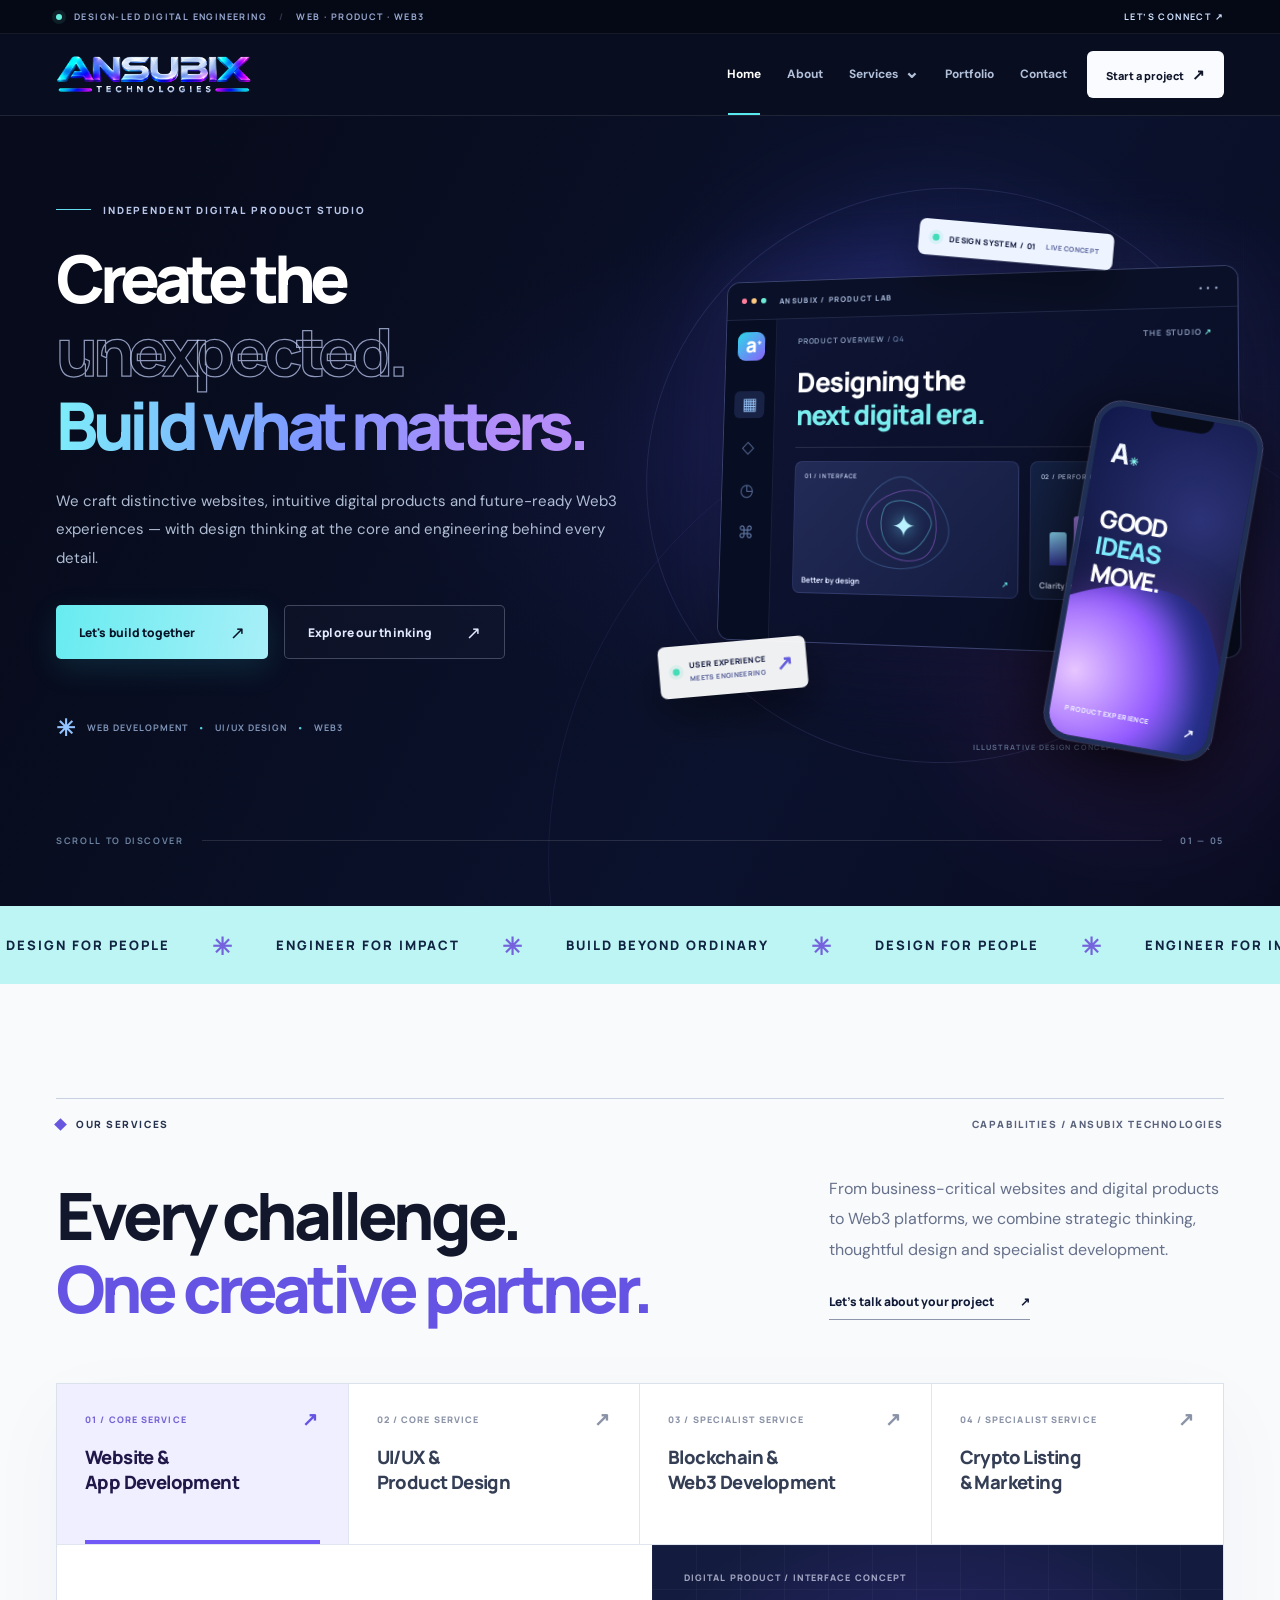
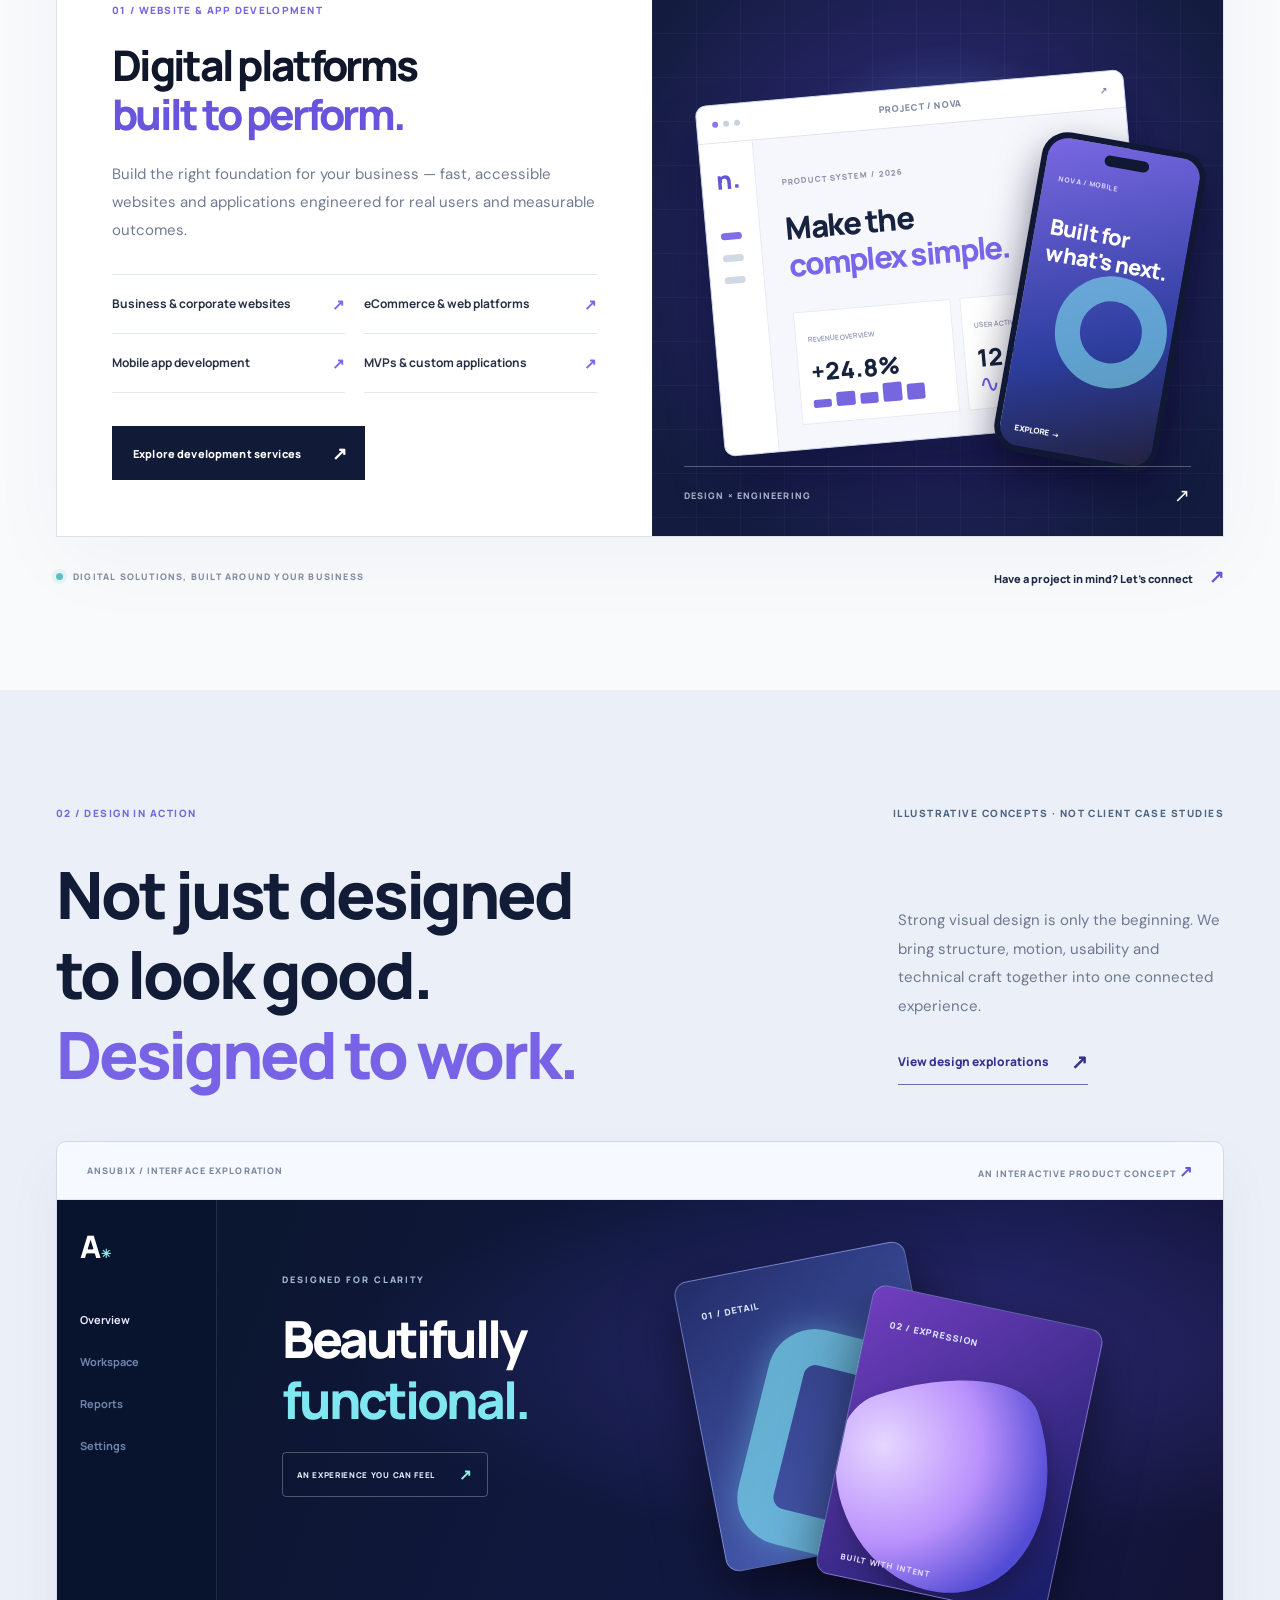
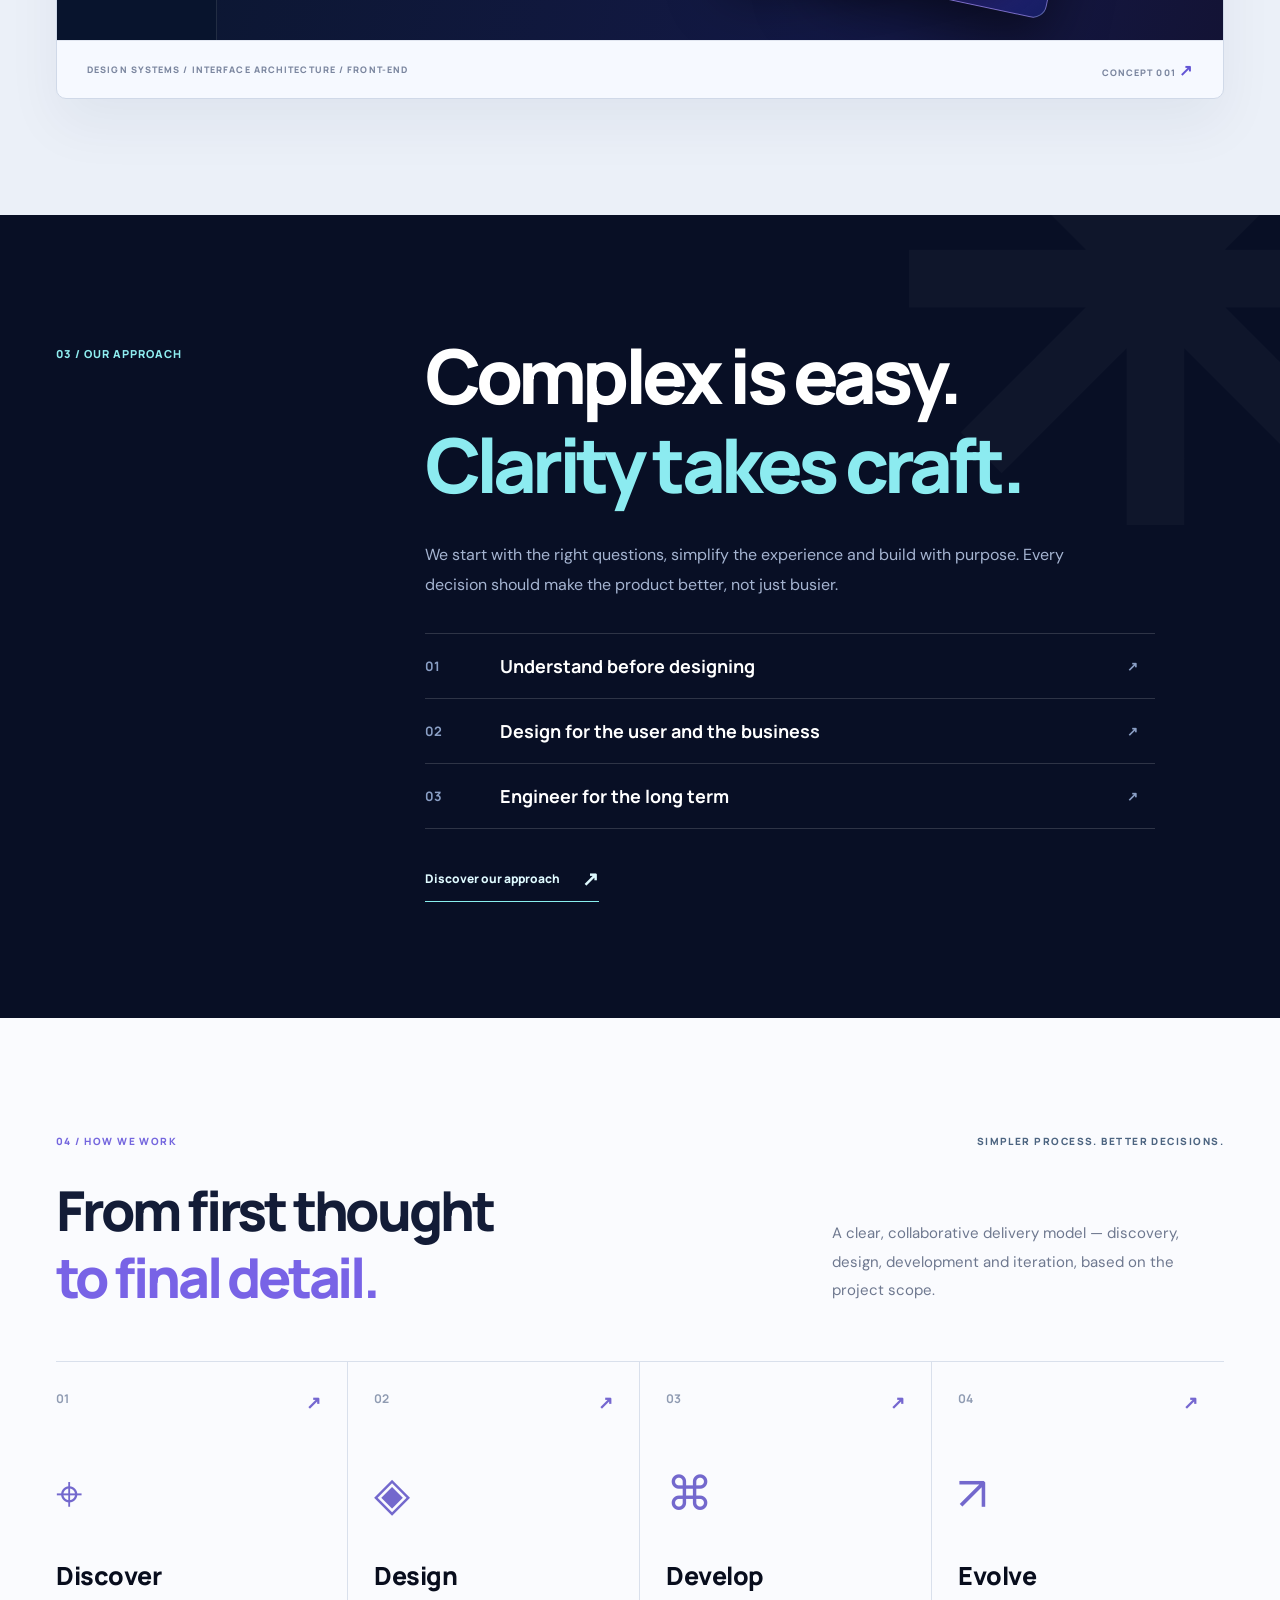
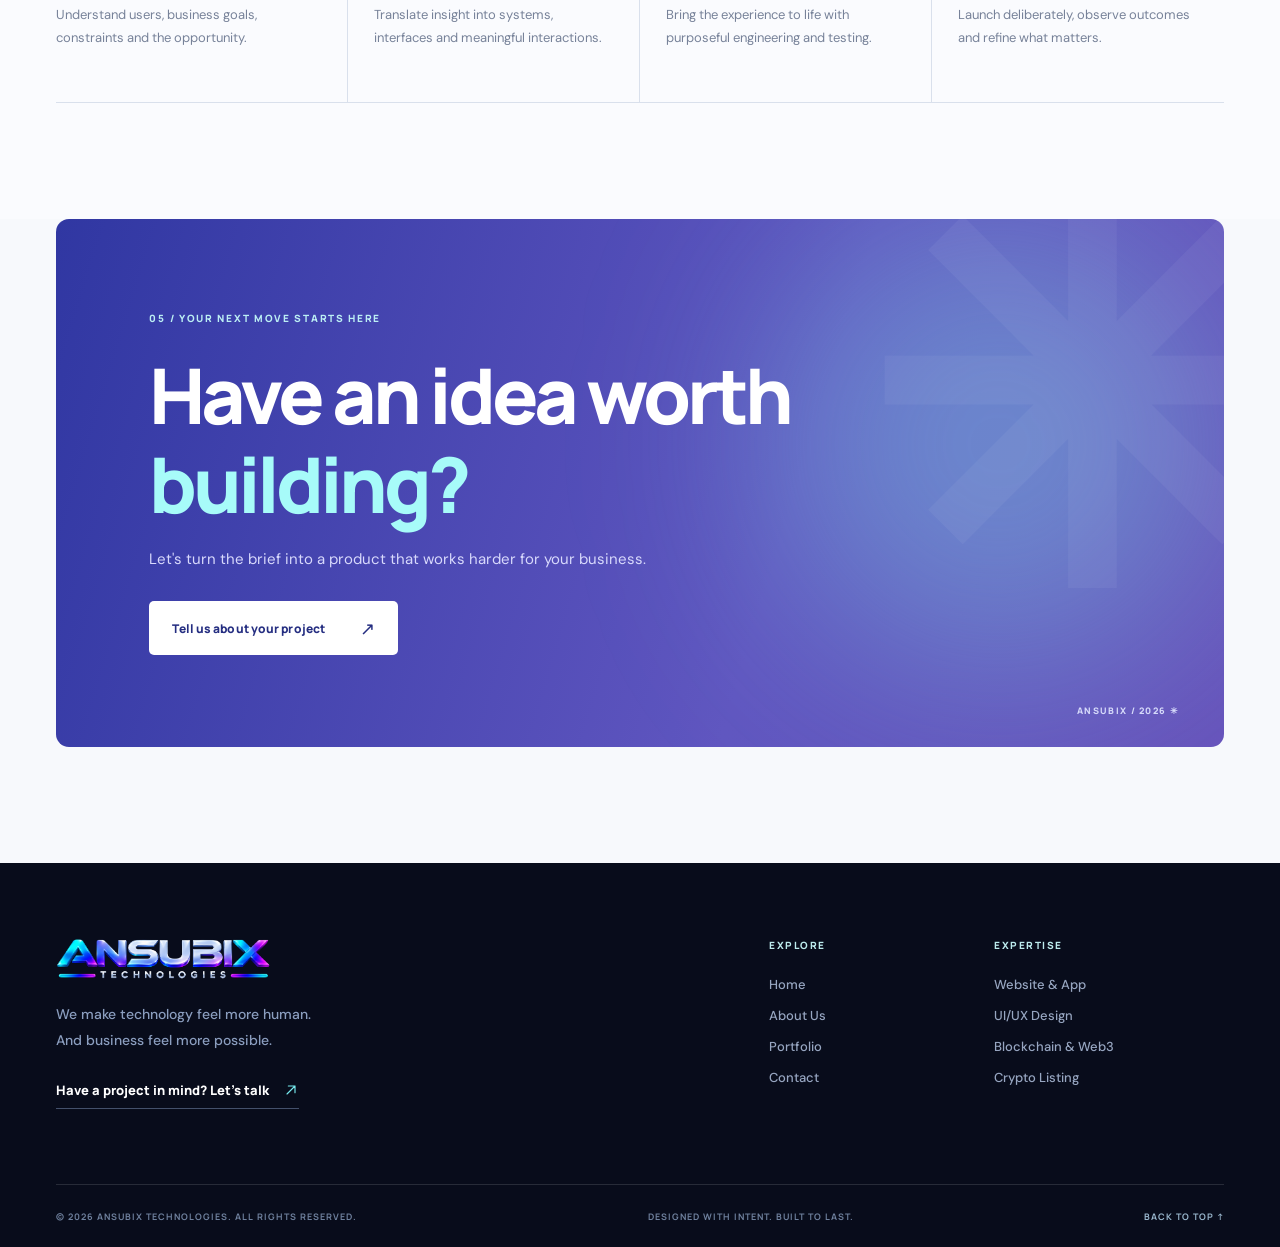
==== commit 23c087bf: "Add files via upload" ====
--- a/index.html
+++ b/index.html
@@ -1,4 +1,4 @@
-<!doctype html><html lang="en"><head><meta charset="utf-8"><meta name="viewport" content="width=device-width,initial-scale=1"><meta name="theme-color" content="#080b1a"><meta name="description" content="Design-led website and app development, UI/UX design, blockchain engineering and crypto listing readiness."><meta property="og:title" content="ANSUBIX Technologies — Digital Experiences Built Differently"><meta property="og:description" content="Design-led website and app development, UI/UX design, blockchain engineering and crypto listing readiness."><meta property="og:type" content="website"><meta property="og:url" content="https://ansubix.com/"><link rel="canonical" href="https://ansubix.com/"><title>ANSUBIX Technologies — Digital Experiences Built Differently</title><link rel="icon" type="image/svg+xml" href="assets/images/brand-mark.svg"><link rel="preconnect" href="https://fonts.googleapis.com"><link rel="preconnect" href="https://fonts.gstatic.com" crossorigin><link href="https://fonts.googleapis.com/css2?family=DM+Sans:wght@400;500;600;700&family=Manrope:wght@400;500;600;700;800&display=swap" rel="stylesheet"><link rel="stylesheet" href="assets/css/site.css"></head><body><a class="skip-link" href="#main">Skip to content</a>
+<!doctype html><html lang="en"><head><meta charset="utf-8"><meta name="viewport" content="width=device-width,initial-scale=1"><meta name="theme-color" content="#080b1a"><meta name="description" content="Design-led website and app development, UI/UX design, blockchain engineering and crypto listing readiness."><meta property="og:title" content="ANSUBIX Technologies — Digital Experiences Built Differently"><meta property="og:description" content="Design-led website and app development, UI/UX design, blockchain engineering and crypto listing readiness."><meta property="og:type" content="website"><meta property="og:url" content="https://ansubix.com/"><link rel="canonical" href="https://ansubix.com/"><title>ANSUBIX Technologies — Digital Experiences Built Differently</title><link rel="icon" type="image/svg+xml" href="assets/images/brand-mark.svg"><link rel="preconnect" href="https://fonts.googleapis.com"><link rel="preconnect" href="https://fonts.gstatic.com" crossorigin><link href="https://fonts.googleapis.com/css2?family=DM+Sans:wght@400;500;600;700&family=Manrope:wght@400;500;600;700;800&display=swap" rel="stylesheet"><link rel="stylesheet" href="assets/css/site.css"><link rel="stylesheet" href="assets/css/services-reference.css"></head><body><a class="skip-link" href="#main">Skip to content</a>
 <div class="announcement"><div class="wrap announcement-inner"><span class="announce-beacon"></span> DESIGN-LED DIGITAL ENGINEERING <span class="announcement-separator">/</span> WEB · PRODUCT · WEB3 <a href="contact.html">LET’S CONNECT <span aria-hidden="true">↗</span></a></div></div>
 <header class="site-header" id="top"><div class="wrap nav-row">
 <a href="index.html" aria-label="ANSUBIX Technologies home" class="logo"><img src="assets/images/ansubix-wordmark.png" alt="ANSUBIX Technologies" width="192" height="38"></a>
@@ -9,12 +9,42 @@
 <button class="mobile-toggle" type="button" aria-label="Open menu" aria-controls="mobile-menu" aria-expanded="false"><span></span><span></span></button>
 </div><nav class="mobile-menu" id="mobile-menu" aria-label="Mobile navigation" hidden><a href="index.html" class="active">Home <span aria-hidden="true">↗</span></a><a href="about.html" class="">About Us <span aria-hidden="true">↗</span></a><a href="website-app-development.html" class="">Website &amp; App <span aria-hidden="true">↗</span></a><a href="ui-ux-design.html" class="">UI/UX Design <span aria-hidden="true">↗</span></a><a href="blockchain-development.html" class="">Blockchain &amp; Web3 <span aria-hidden="true">↗</span></a><a href="crypto-listing.html" class="">Crypto Listing <span aria-hidden="true">↗</span></a><a href="portfolio.html" class="">Portfolio <span aria-hidden="true">↗</span></a><a href="contact.html" class="">Contact Us <span aria-hidden="true">↗</span></a></nav></header><main id="main"><section class="hero" aria-labelledby="hero-title"><div class="hero-aura aura-one"></div><div class="hero-aura aura-two"></div><div class="wrap hero-inner"><div class="hero-copy"><div class="eyebrow"><span class="eyebrow-line"></span> INDEPENDENT DIGITAL PRODUCT STUDIO</div><h1 id="hero-title">Create the<br><span class="hero-text-outline">unexpected.</span><br><span class="hero-gradient">Build what matters.</span></h1><p class="hero-lead">We craft distinctive websites, intuitive digital products and future-ready Web3 experiences — with design thinking at the core and engineering behind every detail.</p><div class="hero-buttons"><a class="button button-primary" href="contact.html">Let's build together <span aria-hidden="true">↗</span></a><a class="button button-secondary" href="portfolio.html">Explore our thinking <span aria-hidden="true">↗</span></a></div><div class="hero-proof"><div class="small-symbol">✳</div><span>WEB DEVELOPMENT <i>•</i> UI/UX DESIGN <i>•</i> WEB3</span></div></div><div class="hero-art" aria-label="Illustrative interface design concepts" role="img"><div class="art-grid" aria-hidden="true"></div><div class="art-orbit" aria-hidden="true"></div><div class="floating-label label-top"><span class="tiny-indicator"></span> DESIGN SYSTEM / 01 <b>LIVE CONCEPT</b></div><div class="workspace"><div class="workspace-header"><div class="window-dots"><i></i><i></i><i></i></div><span>ANSUBIX / PRODUCT LAB</span><span class="header-right-mini">•••</span></div><div class="workspace-main"><aside class="workspace-sidebar"><div class="side-logomark">a<span>✳</span></div><div class="side-ico selected">▦</div><div class="side-ico">◇</div><div class="side-ico">◷</div><div class="side-ico">⌘</div></aside><div class="workspace-body"><div class="workspace-toolbar"><span>PRODUCT OVERVIEW <b> / Q4</b></span><span>THE STUDIO <i>↗</i></span></div><div class="workspace-heading">Designing the<br><em>next digital era.</em></div><div class="workspace-divider"></div><div class="workspace-tiles"><div class="tile-visual"><div class="tile-kicker">01 / INTERFACE</div><div class="tile-orbit"><div></div><div></div><div></div><i>✦</i></div><div class="tile-bottom">Better by design <span>↗</span></div></div><div class="tile-chart"><div class="tile-kicker">02 / PERFORMANCE</div><div class="bar-graph"><i style="height:43%"></i><i style="height:64%"></i><i style="height:49%"></i><i style="height:81%"></i><i style="height:69%"></i><i style="height:96%"></i></div><div class="tile-bottom">Clarity in every detail <span>↗</span></div></div></div></div></div></div><div class="phone-preview"><div class="phone-island"></div><div class="phone-brand">A<span>✳</span></div><div class="phone-copy">GOOD<br><em>IDEAS</em><br>MOVE.</div><div class="phone-blob"></div><div class="phone-bottom">PRODUCT EXPERIENCE <span>↗</span></div></div><div class="floating-label label-bottom"><span class="tiny-indicator"></span><span>USER EXPERIENCE<br><b>MEETS ENGINEERING</b></span><span>↗</span></div><div class="visual-concept-note">ILLUSTRATIVE DESIGN CONCEPT · NOT CLIENT WORK</div></div></div><div class="wrap hero-bottom"><span>SCROLL TO DISCOVER</span><div class="hero-bottom-line"></div><span>01 — 05</span></div></section>
 <section class="ticker" aria-label="Our expertise"><div class="ticker-track"><span>DESIGN FOR PEOPLE</span><i>✳</i><span>ENGINEER FOR IMPACT</span><i>✳</i><span>BUILD BEYOND ORDINARY</span><i>✳</i><span>DESIGN FOR PEOPLE</span><i>✳</i><span>ENGINEER FOR IMPACT</span><i>✳</i><span>BUILD BEYOND ORDINARY</span><i>✳</i></div></section>
-<section class="section light-section services-section" id="services"><div class="wrap"><div class="section-intro"><div class="intro-kicker"><span>01 / WHAT WE DO</span><span>OUR EXPERTISE, YOUR ADVANTAGE</span></div><div class="intro-grid"><h2>Ideas are easy.<br><em>Execution is everything.</em></h2><p>From the first wireframe to the final release, we connect business strategy, considered design and specialist development.</p></div></div><div class="services-grid">
-<a href="website-app-development.html" class="svc-card svc-feature svc-web"><div class="svc-meta"><span>01 / CORE EXPERTISE</span><span class="svc-link">↗</span></div><div class="svc-card-body"><div class="svc-icon-round">⌘</div><h3>Website &amp; App<br>Development</h3><p>High-performing digital platforms with the clarity, speed and polish your business deserves.</p></div><div class="svc-graphic web-graphic"><div class="browser-frame"><div class="browser-mini-head">● ● ● <span>BUILD / 001</span></div><div class="browser-mini-content"><div class="browser-mini-copy">DIGITAL<br>EXPERIENCES<span>↗</span></div><div class="browser-mini-block"></div></div></div></div><div class="svc-tags"><span>WEB PLATFORMS</span><span>ECOMMERCE</span><span>APPLICATIONS</span></div></a>
-<a href="ui-ux-design.html" class="svc-card svc-feature svc-design"><div class="svc-meta"><span>02 / CORE EXPERTISE</span><span class="svc-link">↗</span></div><div class="svc-card-body"><div class="svc-icon-round">◈</div><h3>UI/UX &amp;<br>Product Design</h3><p>Experiences that feel effortless. Interfaces your users understand — and want to return to.</p></div><div class="svc-graphic design-graphic"><div class="design-panel"><div class="design-panel-top"><span>DESIGN SYSTEM / 02</span><span>✳</span></div><div class="color-dots"><i></i><i></i><i></i></div><div class="type-graphic">Aa<span>↗</span></div><div class="design-panel-bottom"><span>TYPOGRAPHY</span><span>COMPONENTS</span></div></div></div><div class="svc-tags"><span>UX STRATEGY</span><span>DESIGN SYSTEMS</span><span>PROTOTYPES</span></div></a>
-<a href="blockchain-development.html" class="svc-card svc-small svc-chain"><div class="svc-meta"><span>03 / SPECIALIST EXPERTISE</span><span class="svc-link">↗</span></div><div class="small-card-top"><div class="chain-graphic"><span></span><span></span><span></span></div></div><div class="small-card-content"><h3>Blockchain<br>&amp; Web3</h3><p>Smart contracts, integrations and connected products developed around real use cases.</p><span class="small-card-bottom">EXPLORE BLOCKCHAIN <b>↗</b></span></div></a>
-<a href="crypto-listing.html" class="svc-card svc-small svc-listing"><div class="svc-meta"><span>04 / ECOSYSTEM SUPPORT</span><span class="svc-link">↗</span></div><div class="small-card-top"><div class="listing-graphic"><div class="listing-coin">✳</div><div class="listing-bar b1"></div><div class="listing-bar b2"></div><div class="listing-bar b3"></div></div></div><div class="small-card-content"><h3>Crypto Listing<br>&amp; Marketing</h3><p>Exchange-readiness, project communication and credible outreach — without listing guarantees.</p><span class="small-card-bottom">EXPLORE SUPPORT <b>↗</b></span></div></a>
-</div></div></section>
+<section class="ref-services" id="services" aria-labelledby="services-heading">
+  <div class="wrap">
+    <div class="ref-services-eyebrow"><span><span class="ref-mini-diamond" aria-hidden="true"></span> OUR SERVICES</span><span>CAPABILITIES / ANSUBIX TECHNOLOGIES</span></div>
+    <div class="ref-services-lead">
+      <h2 id="services-heading">Every challenge.<br><em>One creative partner.</em></h2>
+      <div class="ref-services-intro"><p>From business-critical websites and digital products to Web3 platforms, we combine strategic thinking, thoughtful design and specialist development.</p><a class="ref-services-all" href="contact.html">Let's talk about your project <span aria-hidden="true">↗</span></a></div>
+    </div>
+    <div class="ref-services-component" data-service-tabs>
+      <div class="ref-tabs" role="tablist" aria-label="ANSUBIX service areas">
+        <button class="ref-tab is-active" id="ref-tab-web" type="button" role="tab" aria-selected="true" aria-controls="ref-panel-web" tabindex="0" data-ref-tab="web"><span class="ref-tab-top">01 / CORE SERVICE <span aria-hidden="true">↗</span></span><span class="ref-tab-title">Website &amp;<br>App Development</span><span class="ref-tab-line" aria-hidden="true"></span></button>
+        <button class="ref-tab" id="ref-tab-design" type="button" role="tab" aria-selected="false" aria-controls="ref-panel-design" tabindex="-1" data-ref-tab="design"><span class="ref-tab-top">02 / CORE SERVICE <span aria-hidden="true">↗</span></span><span class="ref-tab-title">UI/UX &amp;<br>Product Design</span><span class="ref-tab-line" aria-hidden="true"></span></button>
+        <button class="ref-tab" id="ref-tab-chain" type="button" role="tab" aria-selected="false" aria-controls="ref-panel-chain" tabindex="-1" data-ref-tab="chain"><span class="ref-tab-top">03 / SPECIALIST SERVICE <span aria-hidden="true">↗</span></span><span class="ref-tab-title">Blockchain &amp;<br>Web3 Development</span><span class="ref-tab-line" aria-hidden="true"></span></button>
+        <button class="ref-tab" id="ref-tab-crypto" type="button" role="tab" aria-selected="false" aria-controls="ref-panel-crypto" tabindex="-1" data-ref-tab="crypto"><span class="ref-tab-top">04 / SPECIALIST SERVICE <span aria-hidden="true">↗</span></span><span class="ref-tab-title">Crypto Listing<br>&amp; Marketing</span><span class="ref-tab-line" aria-hidden="true"></span></button>
+      </div>
+      <div class="ref-panel-wrap">
+        <div class="ref-panel" id="ref-panel-web" role="tabpanel" aria-labelledby="ref-tab-web" tabindex="0" data-ref-panel="web">
+          <div class="ref-panel-copy"><span class="ref-panel-kicker">01 / WEBSITE &amp; APP DEVELOPMENT</span><h3>Digital platforms<br><em>built to perform.</em></h3><p>Build the right foundation for your business — fast, accessible websites and applications engineered for real users and measurable outcomes.</p><div class="ref-subservice-list"><a href="website-app-development.html">Business &amp; corporate websites <span>↗</span></a><a href="website-app-development.html">eCommerce &amp; web platforms <span>↗</span></a><a href="website-app-development.html#mobile-apps">Mobile app development <span>↗</span></a><a href="website-app-development.html">MVPs &amp; custom applications <span>↗</span></a></div><a class="ref-panel-cta" href="website-app-development.html">Explore development services <span aria-hidden="true">↗</span></a></div>
+          <div class="ref-panel-visual visual-web" aria-hidden="true"><span class="ref-visual-caption">DIGITAL PRODUCT / INTERFACE CONCEPT</span><div class="ref-visual-orb orb-a"></div><div class="ref-mock-browser"><div class="ref-mock-top"><span class="ref-mock-dots"><i></i><i></i><i></i></span><span>PROJECT / NOVA</span><span>↗</span></div><div class="ref-mock-main"><div class="ref-mock-side"><b>n.</b><i></i><i></i><i></i></div><div class="ref-mock-body"><span class="mock-eyebrow">PRODUCT SYSTEM / 2026</span><strong>Make the<br><em>complex simple.</em></strong><div class="mock-stat-grid"><div><small>REVENUE OVERVIEW</small><b>+24.8%</b><span class="mock-bars"><i></i><i></i><i></i><i></i><i></i></span></div><div><small>USER ACTIVITY</small><b>12.8k</b><span class="mock-wave">∿∿∿∿</span></div></div></div></div></div><div class="ref-mock-phone"><div class="phone-mock-notch"></div><small>NOVA / MOBILE</small><b>Built for<br>what's next.</b><div class="phone-mock-circle"></div><span>EXPLORE →</span></div><span class="ref-visual-bottom">DESIGN × ENGINEERING <b>↗</b></span></div>
+        </div>
+        <div class="ref-panel" id="ref-panel-design" role="tabpanel" aria-labelledby="ref-tab-design" tabindex="0" data-ref-panel="design" hidden>
+          <div class="ref-panel-copy"><span class="ref-panel-kicker">02 / UI/UX &amp; PRODUCT DESIGN</span><h3>Experience-first.<br><em>Business-minded.</em></h3><p>Make every interaction intentional. We turn research, product strategy and interface design into experiences that feel intuitive and support business goals.</p><div class="ref-subservice-list"><a href="ui-ux-design.html">UX research &amp; experience audits <span>↗</span></a><a href="ui-ux-design.html">Web &amp; app interface design <span>↗</span></a><a href="ui-ux-design.html">Design systems &amp; components <span>↗</span></a><a href="ui-ux-design.html">Prototypes &amp; usability testing <span>↗</span></a></div><a class="ref-panel-cta" href="ui-ux-design.html">Explore UI/UX services <span aria-hidden="true">↗</span></a></div>
+          <div class="ref-panel-visual visual-design" aria-hidden="true"><span class="ref-visual-caption">PRODUCT DESIGN / VISUAL SYSTEM</span><div class="ref-visual-orb orb-b"></div><div class="ref-design-stage"><div class="ref-design-toolbar"><span>DESIGN SYSTEM / 02</span><span>✦</span></div><div class="ref-design-headline">Clarity, by<br><em>design.</em></div><div class="ref-design-swatch-row"><span></span><span></span><span></span><span></span></div><div class="ref-design-bottom"><div><small>TYPOGRAPHY</small><strong>Aa</strong></div><div><small>COMPONENTS</small><div class="ref-ui-buttons"><span>Primary ↗</span><span>Secondary</span></div></div></div></div><div class="ref-design-float"><small>DESIGN TOKENS</small><span>Radius / 12px</span><span>Spacing / 24px</span><span>Scale / 1.25</span></div><span class="ref-visual-bottom">USER-FIRST INTERFACES <b>↗</b></span></div>
+        </div>
+        <div class="ref-panel" id="ref-panel-chain" role="tabpanel" aria-labelledby="ref-tab-chain" tabindex="0" data-ref-panel="chain" hidden>
+          <div class="ref-panel-copy"><span class="ref-panel-kicker">03 / BLOCKCHAIN &amp; WEB3</span><h3>Build beyond<br><em>the conventional.</em></h3><p>Develop purposeful decentralized products supported by clear experiences, sound architecture and a practical implementation roadmap.</p><div class="ref-subservice-list"><a href="blockchain-development.html">Smart contract development <span>↗</span></a><a href="blockchain-development.html">Web3 app interfaces <span>↗</span></a><a href="blockchain-development.html">Wallet &amp; blockchain integrations <span>↗</span></a><a href="blockchain-development.html">Token-enabled product concepts <span>↗</span></a></div><a class="ref-panel-cta" href="blockchain-development.html">Explore blockchain services <span aria-hidden="true">↗</span></a></div>
+          <div class="ref-panel-visual visual-chain" aria-hidden="true"><span class="ref-visual-caption">DECENTRALIZED / CONNECTED EXPERIENCES</span><div class="ref-chain-grid"></div><div class="ref-chain-network"><span class="chain-link link-a"></span><span class="chain-link link-b"></span><span class="chain-link link-c"></span><span class="chain-link link-d"></span><span class="chain-link link-e"></span><div class="chain-node node-center">WEB<span>3</span></div><div class="chain-node node-one">◈</div><div class="chain-node node-two">⌁</div><div class="chain-node node-three">✦</div><div class="chain-node node-four">⬡</div><div class="chain-node node-five">◉</div></div><div class="ref-chain-pill"><i></i> SYSTEMS CONNECTED <b>↗</b></div><span class="ref-visual-bottom">WEB3 × PRODUCT EXPERIENCE <b>↗</b></span></div>
+        </div>
+        <div class="ref-panel" id="ref-panel-crypto" role="tabpanel" aria-labelledby="ref-tab-crypto" tabindex="0" data-ref-panel="crypto" hidden>
+          <div class="ref-panel-copy"><span class="ref-panel-kicker">04 / CRYPTO LISTING &amp; MARKETING</span><h3>Get market-ready.<br><em>Communicate clearly.</em></h3><p>Prepare the right materials, strengthen positioning and coordinate professional outreach for legitimate crypto projects. No exchange listing is guaranteed.</p><div class="ref-subservice-list"><a href="crypto-listing.html">Project positioning &amp; messaging <span>↗</span></a><a href="crypto-listing.html">Listing readiness assessment <span>↗</span></a><a href="crypto-listing.html">Exchange outreach support <span>↗</span></a><a href="crypto-listing.html">Go-to-market communication <span>↗</span></a></div><a class="ref-panel-cta" href="crypto-listing.html">Explore listing services <span aria-hidden="true">↗</span></a></div>
+          <div class="ref-panel-visual visual-crypto" aria-hidden="true"><span class="ref-visual-caption">MARKET STRATEGY / READINESS</span><div class="ref-visual-orb orb-c"></div><div class="ref-crypto-card"><div class="ref-crypto-cardhead"><span>LAUNCH READINESS</span><span>✦</span></div><strong>From concept<br><em>to market.</em></strong><div class="ref-crypto-steps"><div><span>01</span> Positioning <b>✓</b></div><div><span>02</span> Readiness <b>✓</b></div><div><span>03</span> Outreach <b>↗</b></div><div><span>04</span> Communication <b>↗</b></div></div></div><div class="ref-crypto-float">STRATEGY FIRST <span>↗</span></div><span class="ref-visual-bottom">CLEARER POSITIONING <b>↗</b></span></div>
+        </div>
+      </div>
+    </div>
+    <div class="ref-services-footer"><span><span class="ref-status-dot"></span> DIGITAL SOLUTIONS, BUILT AROUND YOUR BUSINESS</span><a href="contact.html">Have a project in mind? Let's connect <span aria-hidden="true">↗</span></a></div>
+  </div>
+</section>
 <section class="section feature-section" id="work"><div class="wrap"><div class="intro-kicker"><span>02 / DESIGN IN ACTION</span><span>ILLUSTRATIVE CONCEPTS · NOT CLIENT CASE STUDIES</span></div><div class="feature-heading"><h2>Not just designed<br>to look good.<br><em>Designed to work.</em></h2><div><p>Strong visual design is only the beginning. We bring structure, motion, usability and technical craft together into one connected experience.</p><a class="text-link" href="portfolio.html">View design explorations <span>↗</span></a></div></div><div class="feature-display"><div class="feature-display-top"><span>ANSUBIX / INTERFACE EXPLORATION</span><span>AN INTERACTIVE PRODUCT CONCEPT <i>↗</i></span></div><div class="feature-visual"><div class="feature-ui-nav"><div class="feature-ui-mark">A<span>✳</span></div><div>Overview</div><div>Workspace</div><div>Reports</div><div>Settings</div></div><div class="feature-ui-content"><div class="feature-ui-eyebrow">DESIGNED FOR CLARITY</div><h3>Beautifully<br><em>functional.</em></h3><div class="feature-ui-chip">AN EXPERIENCE YOU CAN FEEL <span>↗</span></div></div><div class="feature-ui-layers"><div class="layer-card layer-back"><span>01 / DETAIL</span><div class="layer-graphic"></div></div><div class="layer-card layer-front"><span>02 / EXPRESSION</span><div class="layer-curve"></div><div class="layer-caption">BUILT WITH INTENT</div></div></div></div><div class="feature-display-bottom"><span>DESIGN SYSTEMS / INTERFACE ARCHITECTURE / FRONT-END</span><span>CONCEPT 001 <i>↗</i></span></div></div></div></section>
 <section class="section thinking-section"><div class="wrap thinking-grid"><div class="thinking-index">03 / OUR APPROACH</div><div><h2>Complex is easy.<br><em>Clarity takes craft.</em></h2><p>We start with the right questions, simplify the experience and build with purpose. Every decision should make the product better, not just busier.</p><div class="thinking-points"><div><span>01</span><strong>Understand before designing</strong><span>↗</span></div><div><span>02</span><strong>Design for the user and the business</strong><span>↗</span></div><div><span>03</span><strong>Engineer for the long term</strong><span>↗</span></div></div><a class="text-link text-link-light" href="about.html">Discover our approach <span>↗</span></a></div></div></section>
 <section class="section process-section"><div class="wrap"><div class="section-intro compact-intro"><div class="intro-kicker"><span>04 / HOW WE WORK</span><span>SIMPLER PROCESS. BETTER DECISIONS.</span></div><div class="intro-grid"><h2>From first thought<br><em>to final detail.</em></h2><p>A clear, collaborative delivery model — discovery, design, development and iteration, based on the project scope.</p></div></div><div class="process-grid"><div class="process-card"><div class="process-number">01 <span>↗</span></div><div class="process-icon">⌖</div><h3>Discover</h3><p>Understand users, business goals, constraints and the opportunity.</p></div><div class="process-card"><div class="process-number">02 <span>↗</span></div><div class="process-icon">◈</div><h3>Design</h3><p>Translate insight into systems, interfaces and meaningful interactions.</p></div><div class="process-card"><div class="process-number">03 <span>↗</span></div><div class="process-icon">⌘</div><h3>Develop</h3><p>Bring the experience to life with purposeful engineering and testing.</p></div><div class="process-card"><div class="process-number">04 <span>↗</span></div><div class="process-icon">↗</div><h3>Evolve</h3><p>Launch deliberately, observe outcomes and refine what matters.</p></div></div></div></section>
--- a/assets/css/services-reference.css
+++ b/assets/css/services-reference.css
@@ -0,0 +1,73 @@
+/* ANSUBIX / Our Services — editorial, interactive service module */
+.ref-services{background:#f8fafc;color:#12172c;padding:114px 0 102px;position:relative;isolation:isolate}
+.ref-services .wrap{position:relative;z-index:1}
+.ref-services-eyebrow{display:flex;justify-content:space-between;gap:20px;border-top:1px solid #c9d0e1;padding-top:18px;color:#59627a;font:800 10px/1.4 var(--font,Arial,sans-serif);letter-spacing:1.55px}
+.ref-services-eyebrow>span:first-child{color:#26314d;display:inline-flex;gap:11px;align-items:center}
+.ref-mini-diamond{width:9px;height:9px;background:#6757df;transform:rotate(45deg);display:inline-block}
+.ref-services-lead{display:grid;grid-template-columns:minmax(0,1.12fr) minmax(300px,.65fr);gap:8%;align-items:end;margin:43px 0 59px}
+.ref-services-lead h2{font:800 clamp(49px,5.1vw,77px)/1.11 var(--font,Arial,sans-serif);letter-spacing:-4.1px;margin:0;max-width:830px}
+.ref-services-lead h2 em{font-style:normal;color:#6554e4}
+.ref-services-intro{max-width:420px;justify-self:end;padding-bottom:4px}
+.ref-services-intro p{font:400 16px/1.9 var(--body,Arial,sans-serif);color:#66708a;margin:0 0 23px}
+.ref-services-all{display:inline-flex;gap:26px;align-items:center;font:800 12px var(--font,Arial,sans-serif);padding-bottom:9px;border-bottom:1px solid #8d96aa;color:#111a38;transition:color .2s,gap .2s}
+.ref-services-all:hover{color:#6554e4;gap:34px}
+.ref-services-component{border:1px solid #dce2ec;box-shadow:0 25px 80px #12265009;background:#fff}
+.ref-tabs{display:grid;grid-template-columns:repeat(4,minmax(0,1fr));background:#fff}
+.ref-tab{appearance:none;display:flex;flex-direction:column;align-items:stretch;justify-content:space-between;gap:16px;position:relative;background:#fff;border:0;border-right:1px solid #e0e5ef;padding:26px 28px 0;text-align:left;min-height:160px;color:#343e55;transition:background .2s,color .2s;cursor:pointer;overflow:hidden}
+.ref-tab:last-child{border-right:0}
+.ref-tab:hover{background:#f7f8fc}
+.ref-tab:focus-visible{z-index:2;outline:3px solid #6554e4;outline-offset:-3px}
+.ref-tab.is-active{background:#f0efff;color:#211849}
+.ref-tab-top{font:800 9px var(--font,Arial,sans-serif);letter-spacing:1.1px;color:#8a92a6;display:flex;justify-content:space-between;gap:7px;align-items:center}
+.ref-tab-top>span{font-size:19px;line-height:1;color:#8b93a7;transition:transform .2s}
+.ref-tab:hover .ref-tab-top>span{transform:translate(2px,-2px)}
+.ref-tab.is-active .ref-tab-top{color:#7664d6}
+.ref-tab.is-active .ref-tab-top>span{color:#6554e4}
+.ref-tab-title{font:800 clamp(16px,1.44vw,21px)/1.32 var(--font,Arial,sans-serif);letter-spacing:-.6px;margin-bottom:auto}
+.ref-tab-line{display:block;height:4px;width:100%;margin-top:0;background:transparent;transition:background .2s}
+.ref-tab.is-active .ref-tab-line{background:#7059f6}
+.ref-panel-wrap{background:#fff;border-top:1px solid #e0e5ef}
+.ref-panel{display:grid;grid-template-columns:minmax(0,1fr) minmax(0,.96fr);min-height:585px;outline:none}
+.ref-panel[hidden]{display:none!important}
+.ref-panel-copy{padding:58px clamp(28px,4.3vw,65px) 56px;display:flex;flex-direction:column;align-items:flex-start}
+.ref-panel-kicker{font:800 10px var(--font,Arial,sans-serif);letter-spacing:1.3px;color:#7865dc;margin:0 0 24px}
+.ref-panel-copy h3{font:800 clamp(36px,3.3vw,54px)/1.16 var(--font,Arial,sans-serif);letter-spacing:-2.7px;margin:0 0 22px;color:#11172b}
+.ref-panel-copy h3 em{font-style:normal;color:#6855dc}
+.ref-panel-copy>p{color:#717b91;font:400 15px/1.85 var(--body,Arial,sans-serif);max-width:490px;margin:0 0 30px}
+.ref-subservice-list{width:100%;max-width:500px;display:grid;grid-template-columns:1fr 1fr;gap:0 19px;border-top:1px solid #e3e7ef;margin-bottom:33px}
+.ref-subservice-list a{display:flex;gap:8px;align-items:center;justify-content:space-between;border-bottom:1px solid #e3e7ef;min-height:59px;padding:13px 0;font:700 12px/1.4 var(--font,Arial,sans-serif);color:#273044;transition:color .2s}
+.ref-subservice-list a:hover{color:#6450dc}
+.ref-subservice-list a span{color:#7d65ed;font-size:15px}
+.ref-panel-cta{margin-top:auto;display:inline-flex;gap:31px;align-items:center;justify-content:center;background:#111b38;color:white;padding:15px 18px 15px 21px;min-height:52px;font:800 11px var(--font,Arial,sans-serif);letter-spacing:.14px;transition:background .2s,gap .2s}
+.ref-panel-cta:hover{background:#5846c7;gap:39px}
+.ref-panel-cta>span{font-size:18px}
+.ref-panel-visual{position:relative;isolation:isolate;overflow:hidden;min-height:585px;color:#fff;background:radial-gradient(circle at 50% 50%,#5546b7 0,#262465 39%,#131c3e 86%)}
+.ref-panel-visual::before{content:"";position:absolute;inset:0;z-index:-2;background-image:linear-gradient(#ffffff08 1px,transparent 1px),linear-gradient(90deg,#ffffff08 1px,transparent 1px);background-size:44px 44px}
+.ref-visual-caption{position:absolute;top:26px;left:32px;font:800 9px var(--font,Arial,sans-serif);letter-spacing:1.1px;color:#e5e9ffaa;z-index:5}
+.ref-visual-bottom{position:absolute;bottom:28px;left:32px;right:32px;display:flex;justify-content:space-between;align-items:center;z-index:8;font:800 9px var(--font,Arial,sans-serif);letter-spacing:1.1px;color:#e2e9ffb8;border-top:1px solid #ffffff48;padding-top:15px}
+.ref-visual-bottom b{font-size:19px;font-weight:400;color:#fff}
+.ref-visual-orb{position:absolute;border-radius:50%;width:430px;height:430px;background:radial-gradient(circle,#75d9ff80 0,transparent 66%);filter:blur(9px);top:90px;left:80px;z-index:-1}
+.ref-mock-browser{width:430px;height:352px;position:absolute;left:10%;top:24%;background:#f5f7fc;border:1px solid #cdd6ee;border-radius:11px;box-shadow:0 32px 50px #06092977;transform:rotate(-5deg);overflow:hidden;color:#17223f}
+.ref-mock-top{height:38px;background:#fff;border-bottom:1px solid #dfe3f0;display:flex;align-items:center;justify-content:space-between;padding:0 15px;font:800 9px var(--font,Arial,sans-serif);color:#7d859e;letter-spacing:.7px}
+.ref-mock-dots{display:flex;gap:5px}.ref-mock-dots i{width:6px;height:6px;border-radius:50%;background:#c9d1df}.ref-mock-dots i:first-child{background:#8a75fa}
+.ref-mock-main{display:flex;height:calc(100% - 38px)}.ref-mock-side{width:54px;border-right:1px solid #e4e9f3;background:#fff;padding:19px 14px;display:flex;flex-direction:column;gap:15px}.ref-mock-side b{font:800 25px var(--font,Arial,sans-serif);color:#6356d4;margin-bottom:21px}.ref-mock-side i{height:7px;width:21px;border-radius:4px;background:#d1d9e7}.ref-mock-side i:nth-of-type(1){background:#806de8}.ref-mock-body{flex:1;padding:29px 25px}.mock-eyebrow{font:800 8px var(--font,Arial,sans-serif);letter-spacing:1px;color:#8c91a9}.ref-mock-body>strong{display:block;font:800 31px/1.22 var(--font,Arial,sans-serif);letter-spacing:-1.5px;margin:17px 0 28px}.ref-mock-body>strong em{color:#7966eb;font-style:normal}.mock-stat-grid{display:flex;gap:9px}.mock-stat-grid>div{flex:1;background:#fff;padding:12px;min-height:111px;border:1px solid #e8ebf4}.mock-stat-grid small{font:700 7px var(--font,Arial,sans-serif);color:#99a1b5}.mock-stat-grid b{display:block;font:800 24px var(--font,Arial,sans-serif);margin-top:5px}.mock-bars{display:flex;gap:5px;align-items:end;height:20px}.mock-bars i{width:14%;background:#7666df;height:40%;border-radius:2px}.mock-bars i:nth-child(2){height:70%}.mock-bars i:nth-child(3){height:55%}.mock-bars i:nth-child(4){height:94%}.mock-bars i:nth-child(5){height:77%}.mock-wave{display:block;font-size:25px;letter-spacing:3px;line-height:1;color:#6a5de4;margin-top:-2px}
+.ref-mock-phone{position:absolute;z-index:2;top:33%;right:7%;width:166px;height:324px;border:6px solid #111834;border-radius:26px;padding:37px 15px 13px;background:linear-gradient(160deg,#7a68e3,#2c3d9d 64%,#22213d);box-shadow:5px 20px 40px #0907259c;color:white;transform:rotate(10deg);display:flex;flex-direction:column}.phone-mock-notch{position:absolute;top:10px;left:57px;width:45px;height:11px;background:#111834;border-radius:8px}.ref-mock-phone small{font:800 7px var(--font,Arial,sans-serif);letter-spacing:.8px;color:#d5d2ff}.ref-mock-phone b{font:800 22px/1.18 var(--font,Arial,sans-serif);letter-spacing:-.7px;margin-top:32px;z-index:2}.phone-mock-circle{height:112px;width:112px;border:25px solid #83e9f494;border-radius:50%;margin:-2px 0 0 22px}.ref-mock-phone>span{margin-top:auto;font:800 8px var(--font,Arial,sans-serif)}
+.visual-design{background:radial-gradient(circle at 75% 25%,#8b83e6 0,#453994 50%,#1c1b4e 100%)}
+.ref-design-stage{position:absolute;top:21%;left:12%;width:72%;height:68%;transform:rotate(-6deg);border-radius:12px;background:#f7f8fd;box-shadow:0 31px 50px #080c2f88;color:#151b32;padding:24px 28px;overflow:hidden}
+.ref-design-toolbar{display:flex;justify-content:space-between;align-items:center;border-bottom:1px solid #e4e9f3;padding-bottom:12px;color:#8f96ab;font:800 9px var(--font,Arial,sans-serif);letter-spacing:.8px}.ref-design-toolbar span:last-child{font-size:20px;color:#7565e9}
+.ref-design-headline{font:800 43px/1.11 var(--font,Arial,sans-serif);letter-spacing:-2px;margin:25px 0 19px}.ref-design-headline em{font-style:normal;color:#695fe2}
+.ref-design-swatch-row{display:flex;gap:8px}.ref-design-swatch-row span{width:39px;height:34px;background:#283b87;border-radius:5px}.ref-design-swatch-row span:nth-child(2){background:#695ae0}.ref-design-swatch-row span:nth-child(3){background:#7be0f0}.ref-design-swatch-row span:nth-child(4){background:#f4bdc3}
+.ref-design-bottom{display:flex;gap:15px;border-top:1px solid #e4e9f3;margin-top:23px;padding-top:14px}.ref-design-bottom>div{width:50%}.ref-design-bottom small{display:block;font:800 8px var(--font,Arial,sans-serif);color:#9ba3b9;letter-spacing:.5px}.ref-design-bottom strong{font:800 43px var(--font,Arial,sans-serif)}.ref-ui-buttons{display:flex;flex-direction:column;gap:6px;margin-top:9px}.ref-ui-buttons span{font:700 8px var(--font,Arial,sans-serif);padding:7px 9px;background:#6458df;color:#fff;border-radius:4px;text-align:center}.ref-ui-buttons span:last-child{background:#e8eafa;color:#655bd1}
+.ref-design-float{position:absolute;top:32%;right:3%;width:164px;padding:17px;background:#131d42d9;border:1px solid #ffffff4b;color:#fff;box-shadow:0 15px 35px #0005;transform:rotate(7deg);display:flex;gap:9px;flex-direction:column}.ref-design-float small{font:800 8px var(--font,Arial,sans-serif);letter-spacing:1px;color:#9db1f5;border-bottom:1px solid #ffffff2b;padding-bottom:11px}.ref-design-float>span{font:700 10px var(--font,Arial,sans-serif);color:#cedcff}
+.visual-chain{background:radial-gradient(circle at center,#3146a3,#131b45 63%,#0f1430)}.ref-chain-grid{position:absolute;inset:60px;background:radial-gradient(circle at center,transparent 80px,#8176ef22 81px,#8176ef22 82px,transparent 83px),radial-gradient(circle at center,transparent 155px,#8176ef22 156px,#8176ef22 157px,transparent 158px)}
+.ref-chain-network{position:absolute;inset:15% 9%}.chain-node{position:absolute;display:grid;place-items:center;width:68px;height:68px;color:#e9fcff;font:700 36px var(--font,Arial,sans-serif);background:#2d3978;border:1px solid #a9b8ff55;box-shadow:0 14px 35px #0005;border-radius:15px;z-index:2}.chain-node.node-center{width:124px;height:124px;top:36%;left:38%;background:linear-gradient(145deg,#6e65ef,#2b458d);border:1px solid #b1c2ff88;font-size:33px;border-radius:25px;box-shadow:0 0 65px #7feaf469}.chain-node.node-center span{font-size:25px;color:#83eaf2;margin-left:1px}.chain-node.node-one{left:4%;top:13%}.chain-node.node-two{left:75%;top:8%}.chain-node.node-three{left:74%;top:72%}.chain-node.node-four{left:0;top:69%}.chain-node.node-five{left:42%;top:0}.chain-link{height:2px;background:#83d8ff9c;position:absolute;transform-origin:left center;box-shadow:0 0 10px #95eaf4a0}.chain-link.link-a{width:43%;left:15%;top:29%;transform:rotate(26deg)}.chain-link.link-b{width:33%;left:56%;top:49%;transform:rotate(-39deg)}.chain-link.link-c{width:35%;left:56%;top:64%;transform:rotate(33deg)}.chain-link.link-d{width:40%;left:13%;top:75%;transform:rotate(-29deg)}.chain-link.link-e{width:18%;left:49%;top:20%;transform:rotate(89deg)}
+.ref-chain-pill{position:absolute;left:30px;bottom:86px;display:flex;align-items:center;gap:9px;color:#e1eeff;background:#0f1a3baa;border:1px solid #ffffff55;padding:13px 15px;font:800 9px var(--font,Arial,sans-serif);letter-spacing:.7px}.ref-chain-pill i{width:7px;height:7px;border-radius:50%;background:#7cf2d9}.ref-chain-pill b{margin-left:30px;font-size:16px}
+.visual-crypto{background:radial-gradient(circle at 74% 25%,#6b64b5,#252b75 57%,#141c40)}
+.ref-crypto-card{position:absolute;left:17%;top:22%;width:66%;padding:29px 29px 22px;background:#fbfcff;color:#17213c;border-radius:9px;transform:rotate(-4deg);box-shadow:0 34px 80px #060a2b8a}.ref-crypto-cardhead{display:flex;justify-content:space-between;align-items:center;font:800 9px var(--font,Arial,sans-serif);letter-spacing:1px;color:#777e98}.ref-crypto-cardhead span:last-child{color:#7467df;font-size:22px}.ref-crypto-card>strong{display:block;font:800 33px/1.17 var(--font,Arial,sans-serif);letter-spacing:-1.3px;margin:21px 0}.ref-crypto-card>strong em{font-style:normal;color:#6857df}.ref-crypto-steps{border-top:1px solid #dde2ee}.ref-crypto-steps>div{display:flex;align-items:center;gap:14px;padding:10px 0;border-bottom:1px solid #e5e9f2;font:700 11px var(--font,Arial,sans-serif);color:#35405a}.ref-crypto-steps span{font-size:9px;color:#8a94af}.ref-crypto-steps b{margin-left:auto;color:#6e61de}.ref-crypto-float{position:absolute;right:7%;top:27%;background:#1f2b65;border:1px solid #a8a5fd72;padding:13px;box-shadow:0 12px 30px #0007;transform:rotate(8deg);font:800 9px var(--font,Arial,sans-serif);letter-spacing:1px;color:#fff}.ref-crypto-float span{margin-left:20px;font-size:15px;color:#94f3fb}
+.ref-services-footer{display:flex;justify-content:space-between;align-items:center;gap:20px;padding-top:27px}.ref-services-footer>span{display:flex;align-items:center;gap:10px;font:800 9px var(--font,Arial,sans-serif);letter-spacing:1.2px;color:#818a9e}.ref-status-dot{height:7px;width:7px;border-radius:50%;background:#5ebec3;box-shadow:0 0 0 4px #75c4c421}.ref-services-footer>a{font:800 11px var(--font,Arial,sans-serif);color:#1d2945}.ref-services-footer>a span{margin-left:14px;font-size:18px;color:#6652dd}
+@media (max-width:1080px){.ref-services{padding:92px 0 87px}.ref-services-lead{gap:40px}.ref-services-lead h2{font-size:clamp(47px,5.3vw,66px)}.ref-tab{padding:23px 18px 0}.ref-panel{grid-template-columns:1fr 1fr}.ref-panel-copy{padding:40px 28px}.ref-panel-copy h3{font-size:42px}.ref-panel-visual{min-height:575px}.ref-subservice-list{grid-template-columns:1fr}.ref-subservice-list a{min-height:45px;padding:9px 0}.ref-mock-browser{left:4%;transform:rotate(-5deg) scale(.85);transform-origin:top left}.ref-mock-phone{right:1%;transform:rotate(10deg) scale(.83);transform-origin:top right}.ref-design-stage{left:5%;width:86%}.ref-design-float{right:1%;transform:scale(.85) rotate(7deg)}}
+@media (max-width:760px){.ref-services{padding:69px 0}.ref-services-eyebrow{font-size:9px}.ref-services-eyebrow>span:last-child{display:none}.ref-services-lead{display:block;margin:32px 0}.ref-services-lead h2{font-size:clamp(36px,9.3vw,52px);letter-spacing:-2.2px}.ref-services-intro{max-width:540px;margin:18px 0 0}.ref-services-intro p{font-size:13px;line-height:1.8}.ref-services-all{font-size:10px}.ref-tabs{grid-template-columns:1fr 1fr}.ref-tab{min-height:120px;padding:18px 17px 0;border-bottom:1px solid #e0e5ef;gap:11px}.ref-tab:nth-child(2){border-right:0}.ref-tab:nth-child(3),.ref-tab:nth-child(4){border-bottom:0}.ref-tab-title{font-size:16px}.ref-tab-top{font-size:8px}.ref-panel{grid-template-columns:1fr}.ref-panel-copy{padding:30px 25px 36px}.ref-panel-copy h3{font-size:clamp(34px,8vw,45px);letter-spacing:-1.8px}.ref-panel-copy>p{font-size:13px;margin-bottom:22px}.ref-panel-kicker{font-size:9px;margin-bottom:17px}.ref-subservice-list{grid-template-columns:1fr 1fr;gap:0 12px;margin-bottom:26px}.ref-subservice-list a{font-size:10px;min-height:54px}.ref-panel-cta{font-size:10px}.ref-panel-visual{height:360px;min-height:360px}.ref-mock-browser{left:8%;top:18%;transform:rotate(-5deg) scale(.78)}.ref-mock-phone{right:8%;top:23%;transform:rotate(10deg) scale(.74)}.ref-design-stage{left:15%;top:14%;width:70%;height:80%}.ref-design-float{right:6%;top:22%;transform:scale(.75) rotate(7deg)}.ref-chain-network{inset:9% 13%;transform:scale(.83);transform-origin:center}.ref-crypto-card{top:17%;left:19%;width:62%}.ref-crypto-float{right:3%;top:26%}.ref-services-footer{flex-direction:column;align-items:flex-start}.ref-services-footer>span{font-size:8px}}
+@media (max-width:440px){.ref-services .wrap{width:calc(100% - 32px)}.ref-tab{min-height:118px;padding:15px 12px 0}.ref-tab-top{font-size:7px;letter-spacing:.6px}.ref-tab-title{font-size:14px;letter-spacing:-.3px}.ref-panel-copy{padding:25px 18px 31px}.ref-panel-copy h3{font-size:34px}.ref-subservice-list{grid-template-columns:1fr}.ref-subservice-list a{min-height:39px;padding:8px 0;font-size:11px}.ref-panel-visual{height:330px;min-height:330px}.ref-visual-caption{left:18px;top:18px;font-size:7px}.ref-visual-bottom{left:18px;right:18px;bottom:17px;font-size:7px}.ref-mock-browser{left:3%;top:17%;transform:rotate(-5deg) scale(.63)}.ref-mock-phone{right:-2%;top:23%;transform:rotate(10deg) scale(.6)}.ref-design-stage{left:8%;width:83%;top:15%;height:73%;transform:rotate(-6deg) scale(.92);transform-origin:top left;padding:19px}.ref-design-headline{font-size:35px}.ref-design-float{right:-7%;top:29%;transform:scale(.65) rotate(7deg)}.ref-chain-network{inset:8% 8%;transform:scale(.74)}.ref-crypto-card{left:12%;width:76%;top:17%;padding:20px}.ref-crypto-card>strong{font-size:27px;margin:13px 0}.ref-crypto-steps>div{font-size:9px;padding:7px 0}.ref-crypto-float{right:0%;top:30%;transform:scale(.75) rotate(8deg)}}
+@media (prefers-reduced-motion:reduce){.ref-tab,.ref-services-all,.ref-panel-cta,.ref-subservice-list a{transition:none}}
+/* Give multi-line specialist headings comfortable space on narrow phones. */
+@media (max-width:440px){.ref-tab{min-height:135px}.ref-tab-title{line-height:1.36}}
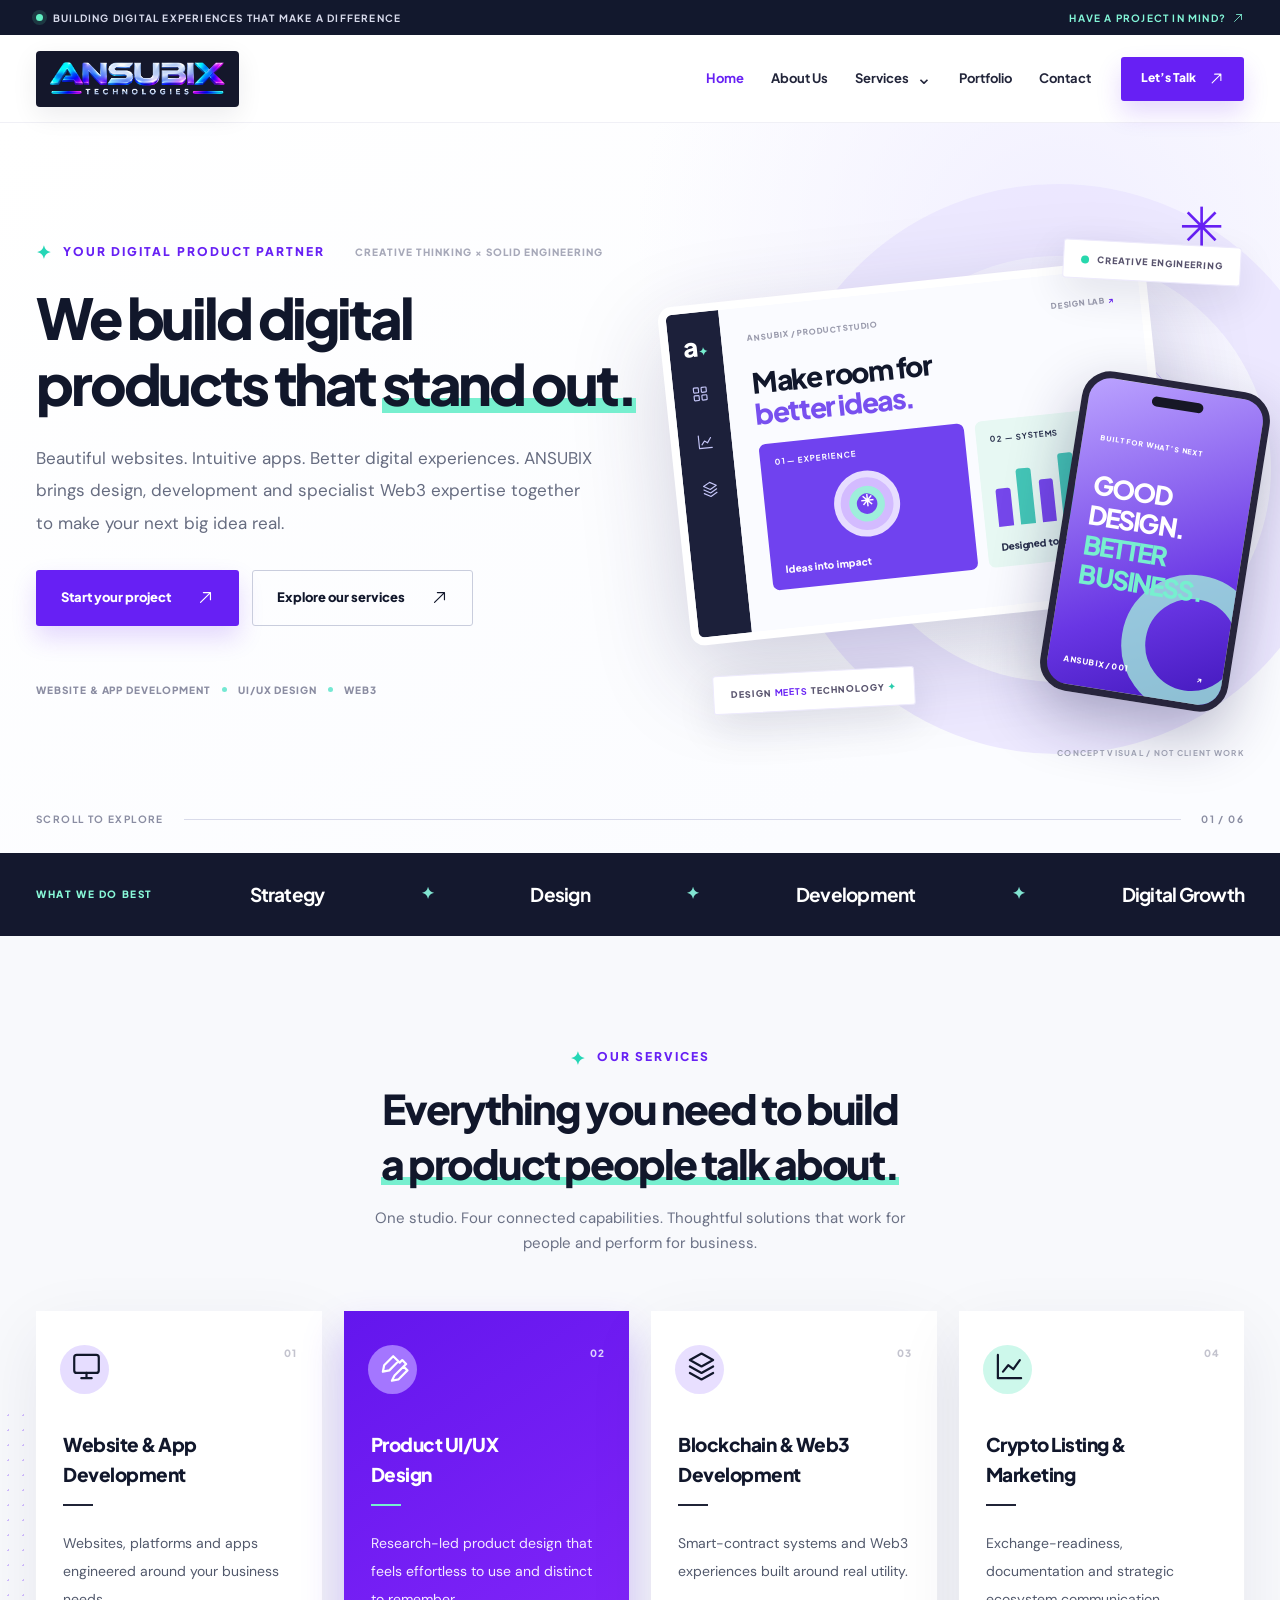
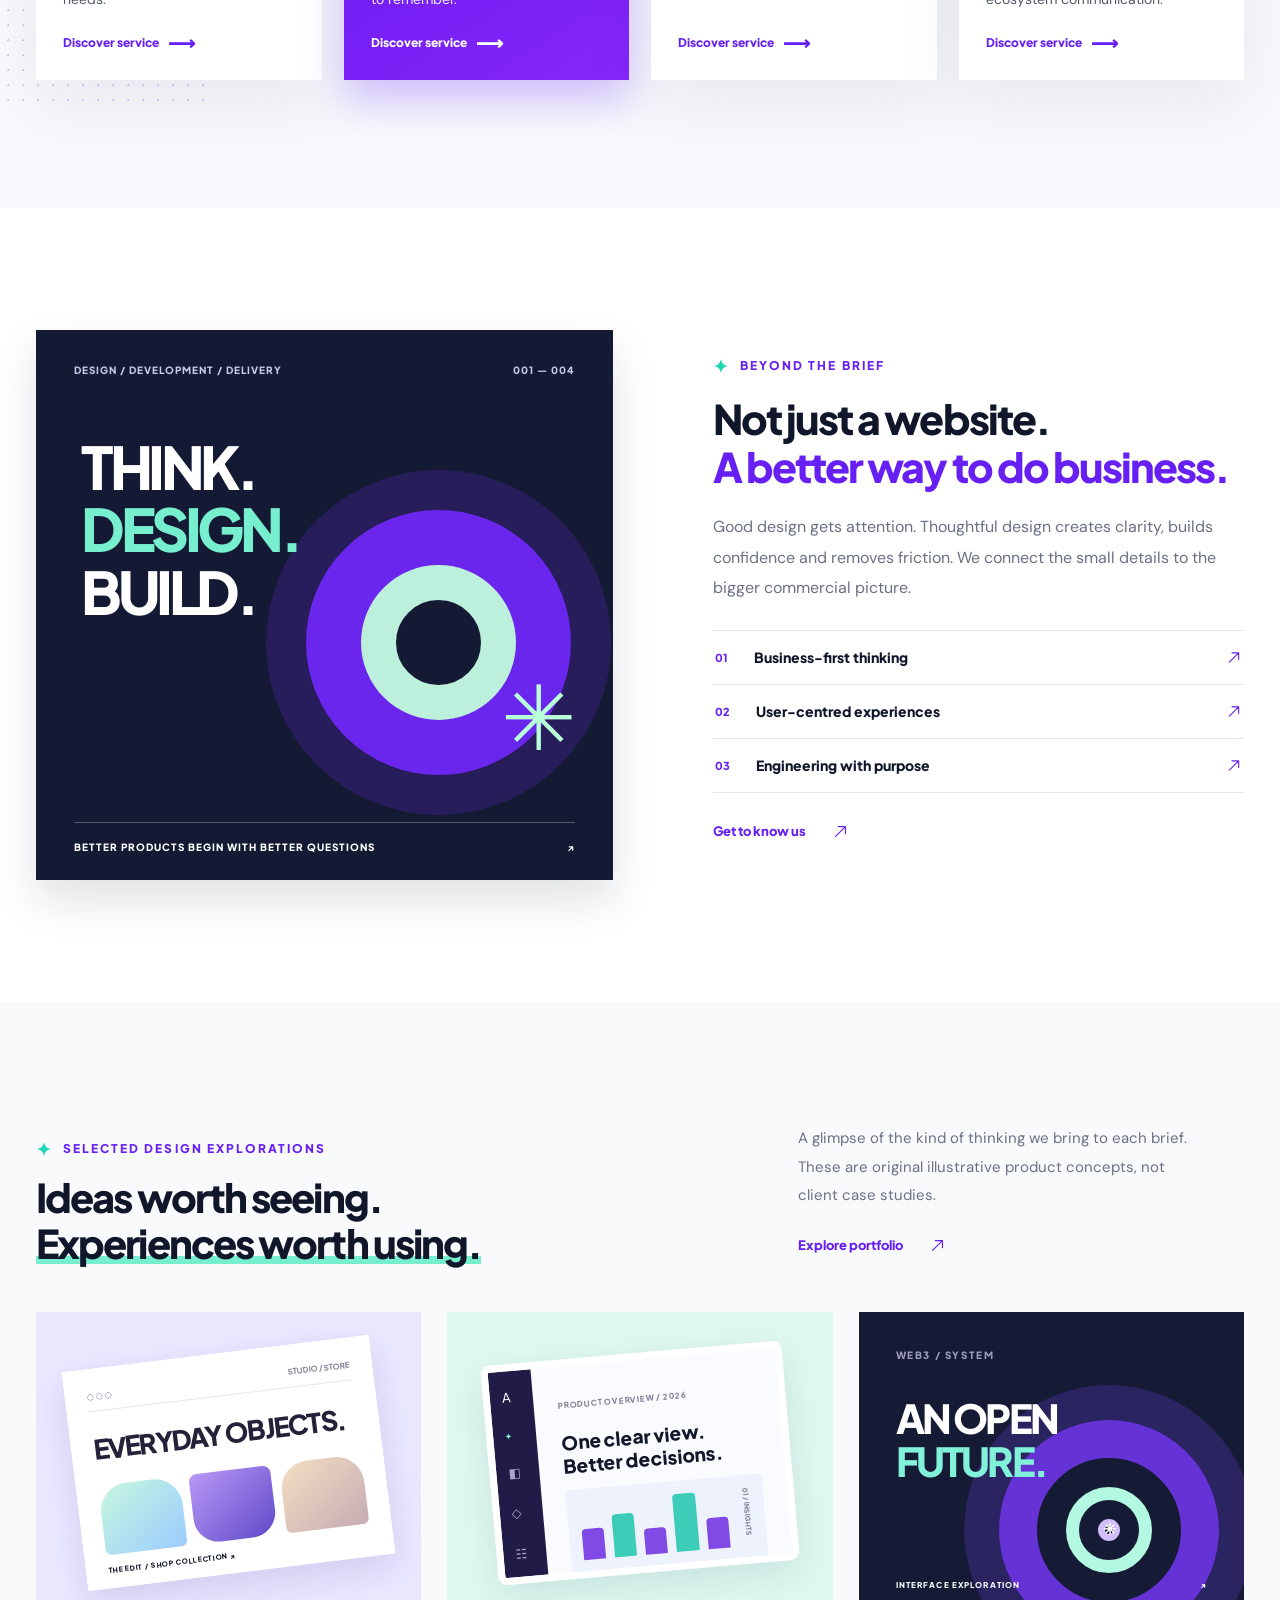
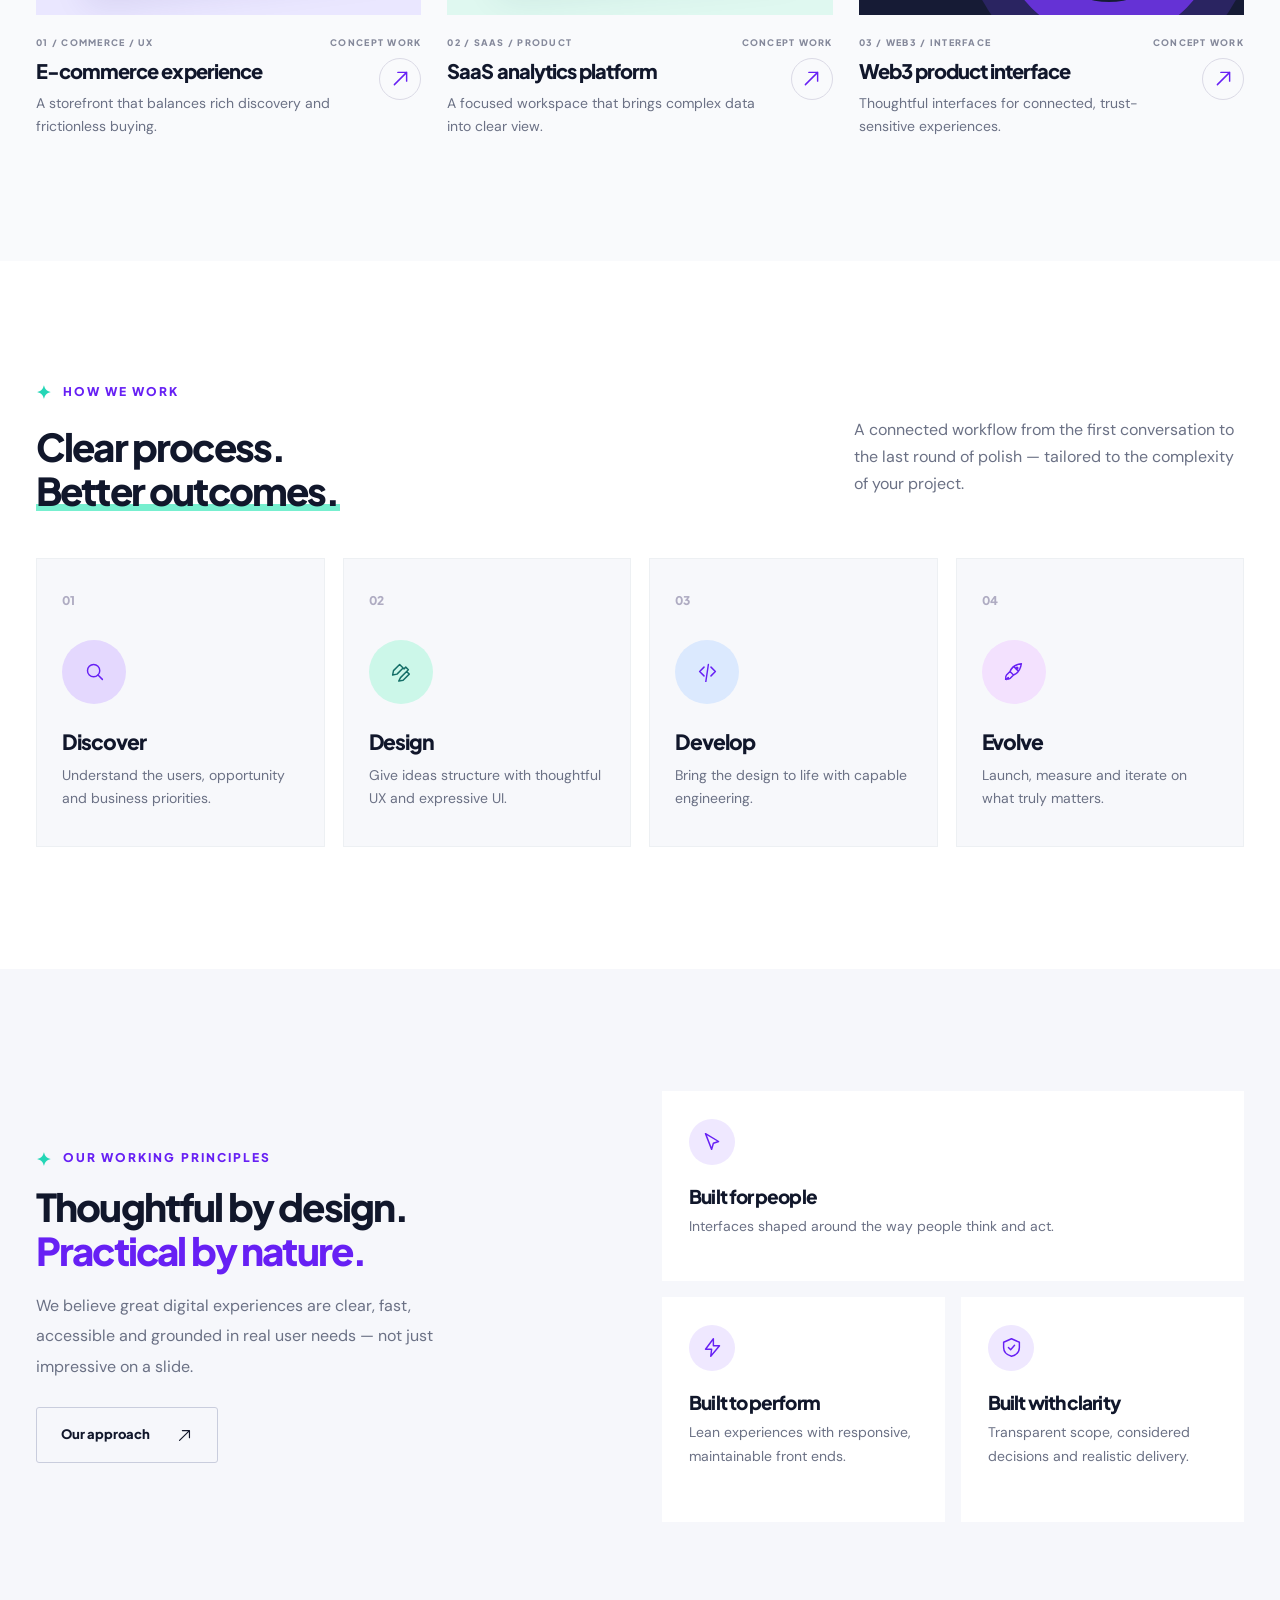
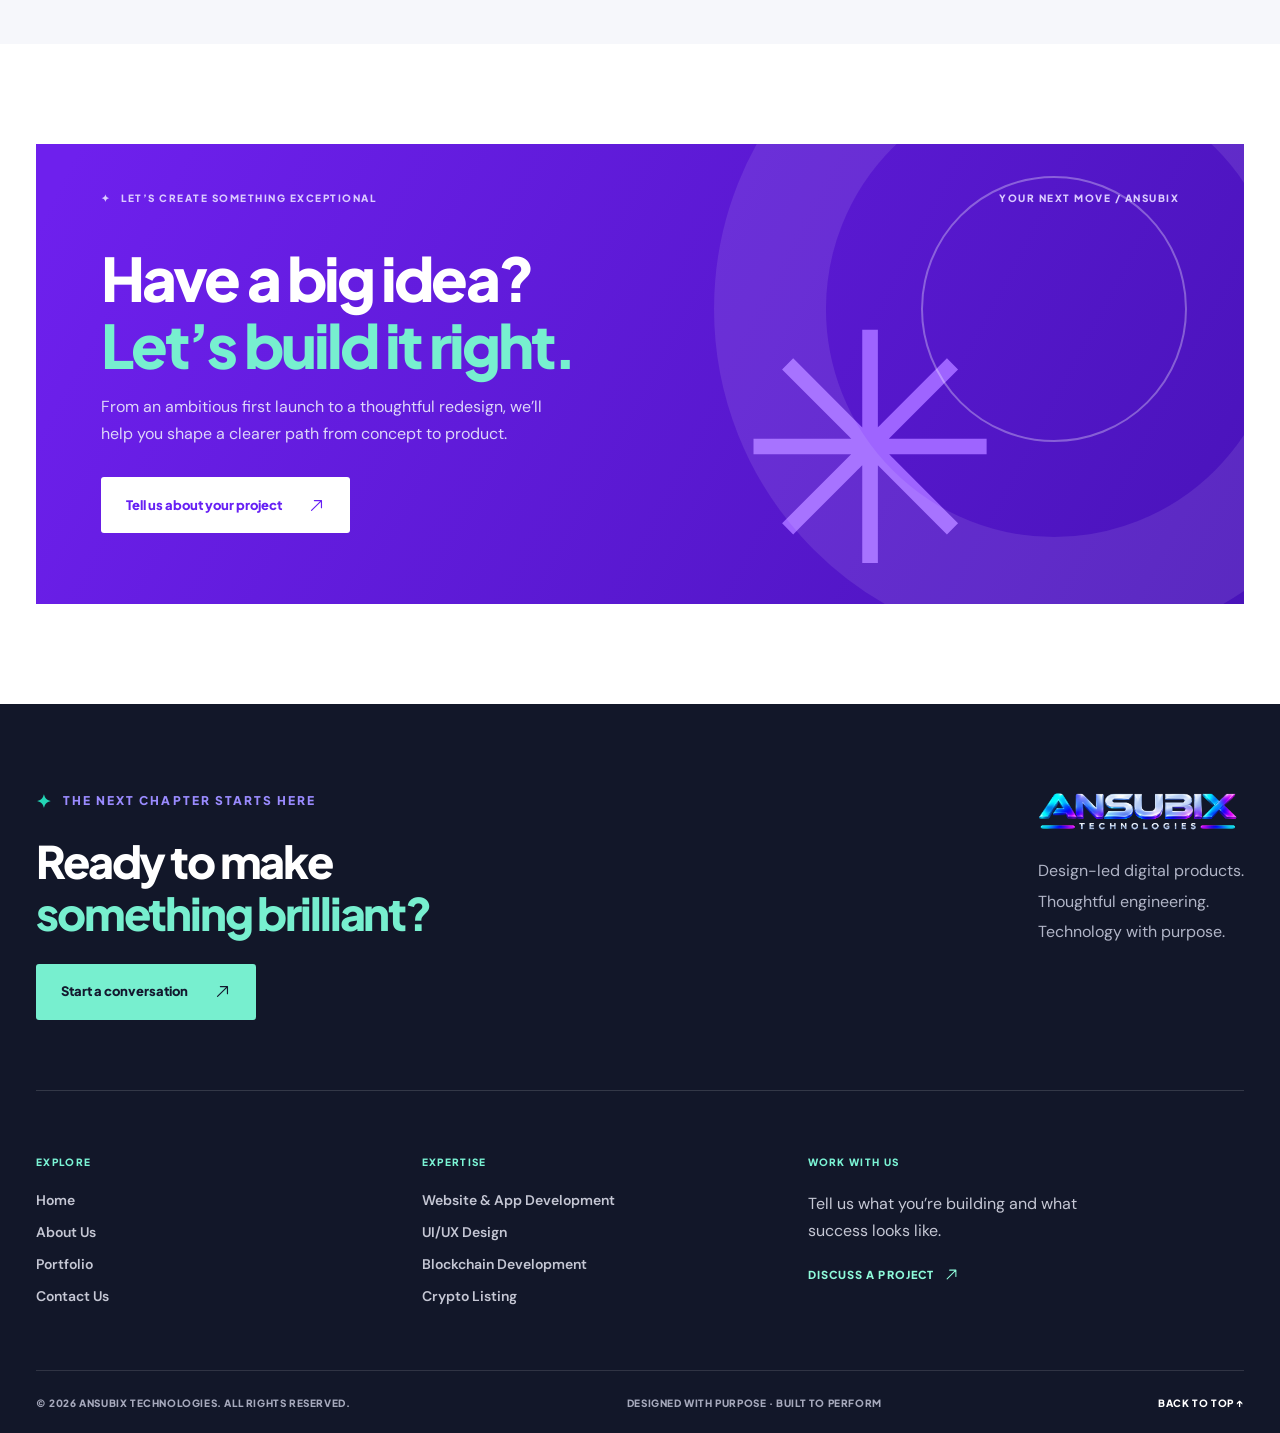
==== commit a91548ba: "Add files via upload" ====
--- a/index.html
+++ b/index.html
@@ -1,51 +1,8 @@
-<!doctype html><html lang="en"><head><meta charset="utf-8"><meta name="viewport" content="width=device-width,initial-scale=1"><meta name="theme-color" content="#080b1a"><meta name="description" content="Design-led website and app development, UI/UX design, blockchain engineering and crypto listing readiness."><meta property="og:title" content="ANSUBIX Technologies — Digital Experiences Built Differently"><meta property="og:description" content="Design-led website and app development, UI/UX design, blockchain engineering and crypto listing readiness."><meta property="og:type" content="website"><meta property="og:url" content="https://ansubix.com/"><link rel="canonical" href="https://ansubix.com/"><title>ANSUBIX Technologies — Digital Experiences Built Differently</title><link rel="icon" type="image/svg+xml" href="assets/images/brand-mark.svg"><link rel="preconnect" href="https://fonts.googleapis.com"><link rel="preconnect" href="https://fonts.gstatic.com" crossorigin><link href="https://fonts.googleapis.com/css2?family=DM+Sans:wght@400;500;600;700&family=Manrope:wght@400;500;600;700;800&display=swap" rel="stylesheet"><link rel="stylesheet" href="assets/css/site.css"><link rel="stylesheet" href="assets/css/services-reference.css"></head><body><a class="skip-link" href="#main">Skip to content</a>
-<div class="announcement"><div class="wrap announcement-inner"><span class="announce-beacon"></span> DESIGN-LED DIGITAL ENGINEERING <span class="announcement-separator">/</span> WEB · PRODUCT · WEB3 <a href="contact.html">LET’S CONNECT <span aria-hidden="true">↗</span></a></div></div>
-<header class="site-header" id="top"><div class="wrap nav-row">
-<a href="index.html" aria-label="ANSUBIX Technologies home" class="logo"><img src="assets/images/ansubix-wordmark.png" alt="ANSUBIX Technologies" width="192" height="38"></a>
-<nav class="desktop-nav" aria-label="Primary navigation"><a class="active" href="index.html">Home</a><a class="" href="about.html">About</a>
-<div class="nav-dropdown"><button class="nav-dropdown-trigger " type="button" aria-expanded="false" aria-controls="nav-services">Services <span class="chevron">⌄</span></button><div class="dropdown-panel" id="nav-services"><div class="dropdown-title">WHAT WE BUILD</div><a class="" href="website-app-development.html">Website &amp; App <span aria-hidden="true">↗</span></a><a class="" href="ui-ux-design.html">UI/UX Design <span aria-hidden="true">↗</span></a><a class="" href="blockchain-development.html">Blockchain &amp; Web3 <span aria-hidden="true">↗</span></a><a class="" href="crypto-listing.html">Crypto Listing <span aria-hidden="true">↗</span></a></div></div>
-<a class="" href="portfolio.html">Portfolio</a><a class="" href="contact.html">Contact</a></nav>
-<a class="header-cta" href="contact.html">Start a project <span aria-hidden="true">↗</span></a>
-<button class="mobile-toggle" type="button" aria-label="Open menu" aria-controls="mobile-menu" aria-expanded="false"><span></span><span></span></button>
-</div><nav class="mobile-menu" id="mobile-menu" aria-label="Mobile navigation" hidden><a href="index.html" class="active">Home <span aria-hidden="true">↗</span></a><a href="about.html" class="">About Us <span aria-hidden="true">↗</span></a><a href="website-app-development.html" class="">Website &amp; App <span aria-hidden="true">↗</span></a><a href="ui-ux-design.html" class="">UI/UX Design <span aria-hidden="true">↗</span></a><a href="blockchain-development.html" class="">Blockchain &amp; Web3 <span aria-hidden="true">↗</span></a><a href="crypto-listing.html" class="">Crypto Listing <span aria-hidden="true">↗</span></a><a href="portfolio.html" class="">Portfolio <span aria-hidden="true">↗</span></a><a href="contact.html" class="">Contact Us <span aria-hidden="true">↗</span></a></nav></header><main id="main"><section class="hero" aria-labelledby="hero-title"><div class="hero-aura aura-one"></div><div class="hero-aura aura-two"></div><div class="wrap hero-inner"><div class="hero-copy"><div class="eyebrow"><span class="eyebrow-line"></span> INDEPENDENT DIGITAL PRODUCT STUDIO</div><h1 id="hero-title">Create the<br><span class="hero-text-outline">unexpected.</span><br><span class="hero-gradient">Build what matters.</span></h1><p class="hero-lead">We craft distinctive websites, intuitive digital products and future-ready Web3 experiences — with design thinking at the core and engineering behind every detail.</p><div class="hero-buttons"><a class="button button-primary" href="contact.html">Let's build together <span aria-hidden="true">↗</span></a><a class="button button-secondary" href="portfolio.html">Explore our thinking <span aria-hidden="true">↗</span></a></div><div class="hero-proof"><div class="small-symbol">✳</div><span>WEB DEVELOPMENT <i>•</i> UI/UX DESIGN <i>•</i> WEB3</span></div></div><div class="hero-art" aria-label="Illustrative interface design concepts" role="img"><div class="art-grid" aria-hidden="true"></div><div class="art-orbit" aria-hidden="true"></div><div class="floating-label label-top"><span class="tiny-indicator"></span> DESIGN SYSTEM / 01 <b>LIVE CONCEPT</b></div><div class="workspace"><div class="workspace-header"><div class="window-dots"><i></i><i></i><i></i></div><span>ANSUBIX / PRODUCT LAB</span><span class="header-right-mini">•••</span></div><div class="workspace-main"><aside class="workspace-sidebar"><div class="side-logomark">a<span>✳</span></div><div class="side-ico selected">▦</div><div class="side-ico">◇</div><div class="side-ico">◷</div><div class="side-ico">⌘</div></aside><div class="workspace-body"><div class="workspace-toolbar"><span>PRODUCT OVERVIEW <b> / Q4</b></span><span>THE STUDIO <i>↗</i></span></div><div class="workspace-heading">Designing the<br><em>next digital era.</em></div><div class="workspace-divider"></div><div class="workspace-tiles"><div class="tile-visual"><div class="tile-kicker">01 / INTERFACE</div><div class="tile-orbit"><div></div><div></div><div></div><i>✦</i></div><div class="tile-bottom">Better by design <span>↗</span></div></div><div class="tile-chart"><div class="tile-kicker">02 / PERFORMANCE</div><div class="bar-graph"><i style="height:43%"></i><i style="height:64%"></i><i style="height:49%"></i><i style="height:81%"></i><i style="height:69%"></i><i style="height:96%"></i></div><div class="tile-bottom">Clarity in every detail <span>↗</span></div></div></div></div></div></div><div class="phone-preview"><div class="phone-island"></div><div class="phone-brand">A<span>✳</span></div><div class="phone-copy">GOOD<br><em>IDEAS</em><br>MOVE.</div><div class="phone-blob"></div><div class="phone-bottom">PRODUCT EXPERIENCE <span>↗</span></div></div><div class="floating-label label-bottom"><span class="tiny-indicator"></span><span>USER EXPERIENCE<br><b>MEETS ENGINEERING</b></span><span>↗</span></div><div class="visual-concept-note">ILLUSTRATIVE DESIGN CONCEPT · NOT CLIENT WORK</div></div></div><div class="wrap hero-bottom"><span>SCROLL TO DISCOVER</span><div class="hero-bottom-line"></div><span>01 — 05</span></div></section>
-<section class="ticker" aria-label="Our expertise"><div class="ticker-track"><span>DESIGN FOR PEOPLE</span><i>✳</i><span>ENGINEER FOR IMPACT</span><i>✳</i><span>BUILD BEYOND ORDINARY</span><i>✳</i><span>DESIGN FOR PEOPLE</span><i>✳</i><span>ENGINEER FOR IMPACT</span><i>✳</i><span>BUILD BEYOND ORDINARY</span><i>✳</i></div></section>
-<section class="ref-services" id="services" aria-labelledby="services-heading">
-  <div class="wrap">
-    <div class="ref-services-eyebrow"><span><span class="ref-mini-diamond" aria-hidden="true"></span> OUR SERVICES</span><span>CAPABILITIES / ANSUBIX TECHNOLOGIES</span></div>
-    <div class="ref-services-lead">
-      <h2 id="services-heading">Every challenge.<br><em>One creative partner.</em></h2>
-      <div class="ref-services-intro"><p>From business-critical websites and digital products to Web3 platforms, we combine strategic thinking, thoughtful design and specialist development.</p><a class="ref-services-all" href="contact.html">Let's talk about your project <span aria-hidden="true">↗</span></a></div>
-    </div>
-    <div class="ref-services-component" data-service-tabs>
-      <div class="ref-tabs" role="tablist" aria-label="ANSUBIX service areas">
-        <button class="ref-tab is-active" id="ref-tab-web" type="button" role="tab" aria-selected="true" aria-controls="ref-panel-web" tabindex="0" data-ref-tab="web"><span class="ref-tab-top">01 / CORE SERVICE <span aria-hidden="true">↗</span></span><span class="ref-tab-title">Website &amp;<br>App Development</span><span class="ref-tab-line" aria-hidden="true"></span></button>
-        <button class="ref-tab" id="ref-tab-design" type="button" role="tab" aria-selected="false" aria-controls="ref-panel-design" tabindex="-1" data-ref-tab="design"><span class="ref-tab-top">02 / CORE SERVICE <span aria-hidden="true">↗</span></span><span class="ref-tab-title">UI/UX &amp;<br>Product Design</span><span class="ref-tab-line" aria-hidden="true"></span></button>
-        <button class="ref-tab" id="ref-tab-chain" type="button" role="tab" aria-selected="false" aria-controls="ref-panel-chain" tabindex="-1" data-ref-tab="chain"><span class="ref-tab-top">03 / SPECIALIST SERVICE <span aria-hidden="true">↗</span></span><span class="ref-tab-title">Blockchain &amp;<br>Web3 Development</span><span class="ref-tab-line" aria-hidden="true"></span></button>
-        <button class="ref-tab" id="ref-tab-crypto" type="button" role="tab" aria-selected="false" aria-controls="ref-panel-crypto" tabindex="-1" data-ref-tab="crypto"><span class="ref-tab-top">04 / SPECIALIST SERVICE <span aria-hidden="true">↗</span></span><span class="ref-tab-title">Crypto Listing<br>&amp; Marketing</span><span class="ref-tab-line" aria-hidden="true"></span></button>
-      </div>
-      <div class="ref-panel-wrap">
-        <div class="ref-panel" id="ref-panel-web" role="tabpanel" aria-labelledby="ref-tab-web" tabindex="0" data-ref-panel="web">
-          <div class="ref-panel-copy"><span class="ref-panel-kicker">01 / WEBSITE &amp; APP DEVELOPMENT</span><h3>Digital platforms<br><em>built to perform.</em></h3><p>Build the right foundation for your business — fast, accessible websites and applications engineered for real users and measurable outcomes.</p><div class="ref-subservice-list"><a href="website-app-development.html">Business &amp; corporate websites <span>↗</span></a><a href="website-app-development.html">eCommerce &amp; web platforms <span>↗</span></a><a href="website-app-development.html#mobile-apps">Mobile app development <span>↗</span></a><a href="website-app-development.html">MVPs &amp; custom applications <span>↗</span></a></div><a class="ref-panel-cta" href="website-app-development.html">Explore development services <span aria-hidden="true">↗</span></a></div>
-          <div class="ref-panel-visual visual-web" aria-hidden="true"><span class="ref-visual-caption">DIGITAL PRODUCT / INTERFACE CONCEPT</span><div class="ref-visual-orb orb-a"></div><div class="ref-mock-browser"><div class="ref-mock-top"><span class="ref-mock-dots"><i></i><i></i><i></i></span><span>PROJECT / NOVA</span><span>↗</span></div><div class="ref-mock-main"><div class="ref-mock-side"><b>n.</b><i></i><i></i><i></i></div><div class="ref-mock-body"><span class="mock-eyebrow">PRODUCT SYSTEM / 2026</span><strong>Make the<br><em>complex simple.</em></strong><div class="mock-stat-grid"><div><small>REVENUE OVERVIEW</small><b>+24.8%</b><span class="mock-bars"><i></i><i></i><i></i><i></i><i></i></span></div><div><small>USER ACTIVITY</small><b>12.8k</b><span class="mock-wave">∿∿∿∿</span></div></div></div></div></div><div class="ref-mock-phone"><div class="phone-mock-notch"></div><small>NOVA / MOBILE</small><b>Built for<br>what's next.</b><div class="phone-mock-circle"></div><span>EXPLORE →</span></div><span class="ref-visual-bottom">DESIGN × ENGINEERING <b>↗</b></span></div>
-        </div>
-        <div class="ref-panel" id="ref-panel-design" role="tabpanel" aria-labelledby="ref-tab-design" tabindex="0" data-ref-panel="design" hidden>
-          <div class="ref-panel-copy"><span class="ref-panel-kicker">02 / UI/UX &amp; PRODUCT DESIGN</span><h3>Experience-first.<br><em>Business-minded.</em></h3><p>Make every interaction intentional. We turn research, product strategy and interface design into experiences that feel intuitive and support business goals.</p><div class="ref-subservice-list"><a href="ui-ux-design.html">UX research &amp; experience audits <span>↗</span></a><a href="ui-ux-design.html">Web &amp; app interface design <span>↗</span></a><a href="ui-ux-design.html">Design systems &amp; components <span>↗</span></a><a href="ui-ux-design.html">Prototypes &amp; usability testing <span>↗</span></a></div><a class="ref-panel-cta" href="ui-ux-design.html">Explore UI/UX services <span aria-hidden="true">↗</span></a></div>
-          <div class="ref-panel-visual visual-design" aria-hidden="true"><span class="ref-visual-caption">PRODUCT DESIGN / VISUAL SYSTEM</span><div class="ref-visual-orb orb-b"></div><div class="ref-design-stage"><div class="ref-design-toolbar"><span>DESIGN SYSTEM / 02</span><span>✦</span></div><div class="ref-design-headline">Clarity, by<br><em>design.</em></div><div class="ref-design-swatch-row"><span></span><span></span><span></span><span></span></div><div class="ref-design-bottom"><div><small>TYPOGRAPHY</small><strong>Aa</strong></div><div><small>COMPONENTS</small><div class="ref-ui-buttons"><span>Primary ↗</span><span>Secondary</span></div></div></div></div><div class="ref-design-float"><small>DESIGN TOKENS</small><span>Radius / 12px</span><span>Spacing / 24px</span><span>Scale / 1.25</span></div><span class="ref-visual-bottom">USER-FIRST INTERFACES <b>↗</b></span></div>
-        </div>
-        <div class="ref-panel" id="ref-panel-chain" role="tabpanel" aria-labelledby="ref-tab-chain" tabindex="0" data-ref-panel="chain" hidden>
-          <div class="ref-panel-copy"><span class="ref-panel-kicker">03 / BLOCKCHAIN &amp; WEB3</span><h3>Build beyond<br><em>the conventional.</em></h3><p>Develop purposeful decentralized products supported by clear experiences, sound architecture and a practical implementation roadmap.</p><div class="ref-subservice-list"><a href="blockchain-development.html">Smart contract development <span>↗</span></a><a href="blockchain-development.html">Web3 app interfaces <span>↗</span></a><a href="blockchain-development.html">Wallet &amp; blockchain integrations <span>↗</span></a><a href="blockchain-development.html">Token-enabled product concepts <span>↗</span></a></div><a class="ref-panel-cta" href="blockchain-development.html">Explore blockchain services <span aria-hidden="true">↗</span></a></div>
-          <div class="ref-panel-visual visual-chain" aria-hidden="true"><span class="ref-visual-caption">DECENTRALIZED / CONNECTED EXPERIENCES</span><div class="ref-chain-grid"></div><div class="ref-chain-network"><span class="chain-link link-a"></span><span class="chain-link link-b"></span><span class="chain-link link-c"></span><span class="chain-link link-d"></span><span class="chain-link link-e"></span><div class="chain-node node-center">WEB<span>3</span></div><div class="chain-node node-one">◈</div><div class="chain-node node-two">⌁</div><div class="chain-node node-three">✦</div><div class="chain-node node-four">⬡</div><div class="chain-node node-five">◉</div></div><div class="ref-chain-pill"><i></i> SYSTEMS CONNECTED <b>↗</b></div><span class="ref-visual-bottom">WEB3 × PRODUCT EXPERIENCE <b>↗</b></span></div>
-        </div>
-        <div class="ref-panel" id="ref-panel-crypto" role="tabpanel" aria-labelledby="ref-tab-crypto" tabindex="0" data-ref-panel="crypto" hidden>
-          <div class="ref-panel-copy"><span class="ref-panel-kicker">04 / CRYPTO LISTING &amp; MARKETING</span><h3>Get market-ready.<br><em>Communicate clearly.</em></h3><p>Prepare the right materials, strengthen positioning and coordinate professional outreach for legitimate crypto projects. No exchange listing is guaranteed.</p><div class="ref-subservice-list"><a href="crypto-listing.html">Project positioning &amp; messaging <span>↗</span></a><a href="crypto-listing.html">Listing readiness assessment <span>↗</span></a><a href="crypto-listing.html">Exchange outreach support <span>↗</span></a><a href="crypto-listing.html">Go-to-market communication <span>↗</span></a></div><a class="ref-panel-cta" href="crypto-listing.html">Explore listing services <span aria-hidden="true">↗</span></a></div>
-          <div class="ref-panel-visual visual-crypto" aria-hidden="true"><span class="ref-visual-caption">MARKET STRATEGY / READINESS</span><div class="ref-visual-orb orb-c"></div><div class="ref-crypto-card"><div class="ref-crypto-cardhead"><span>LAUNCH READINESS</span><span>✦</span></div><strong>From concept<br><em>to market.</em></strong><div class="ref-crypto-steps"><div><span>01</span> Positioning <b>✓</b></div><div><span>02</span> Readiness <b>✓</b></div><div><span>03</span> Outreach <b>↗</b></div><div><span>04</span> Communication <b>↗</b></div></div></div><div class="ref-crypto-float">STRATEGY FIRST <span>↗</span></div><span class="ref-visual-bottom">CLEARER POSITIONING <b>↗</b></span></div>
-        </div>
-      </div>
-    </div>
-    <div class="ref-services-footer"><span><span class="ref-status-dot"></span> DIGITAL SOLUTIONS, BUILT AROUND YOUR BUSINESS</span><a href="contact.html">Have a project in mind? Let's connect <span aria-hidden="true">↗</span></a></div>
-  </div>
-</section>
-<section class="section feature-section" id="work"><div class="wrap"><div class="intro-kicker"><span>02 / DESIGN IN ACTION</span><span>ILLUSTRATIVE CONCEPTS · NOT CLIENT CASE STUDIES</span></div><div class="feature-heading"><h2>Not just designed<br>to look good.<br><em>Designed to work.</em></h2><div><p>Strong visual design is only the beginning. We bring structure, motion, usability and technical craft together into one connected experience.</p><a class="text-link" href="portfolio.html">View design explorations <span>↗</span></a></div></div><div class="feature-display"><div class="feature-display-top"><span>ANSUBIX / INTERFACE EXPLORATION</span><span>AN INTERACTIVE PRODUCT CONCEPT <i>↗</i></span></div><div class="feature-visual"><div class="feature-ui-nav"><div class="feature-ui-mark">A<span>✳</span></div><div>Overview</div><div>Workspace</div><div>Reports</div><div>Settings</div></div><div class="feature-ui-content"><div class="feature-ui-eyebrow">DESIGNED FOR CLARITY</div><h3>Beautifully<br><em>functional.</em></h3><div class="feature-ui-chip">AN EXPERIENCE YOU CAN FEEL <span>↗</span></div></div><div class="feature-ui-layers"><div class="layer-card layer-back"><span>01 / DETAIL</span><div class="layer-graphic"></div></div><div class="layer-card layer-front"><span>02 / EXPRESSION</span><div class="layer-curve"></div><div class="layer-caption">BUILT WITH INTENT</div></div></div></div><div class="feature-display-bottom"><span>DESIGN SYSTEMS / INTERFACE ARCHITECTURE / FRONT-END</span><span>CONCEPT 001 <i>↗</i></span></div></div></div></section>
-<section class="section thinking-section"><div class="wrap thinking-grid"><div class="thinking-index">03 / OUR APPROACH</div><div><h2>Complex is easy.<br><em>Clarity takes craft.</em></h2><p>We start with the right questions, simplify the experience and build with purpose. Every decision should make the product better, not just busier.</p><div class="thinking-points"><div><span>01</span><strong>Understand before designing</strong><span>↗</span></div><div><span>02</span><strong>Design for the user and the business</strong><span>↗</span></div><div><span>03</span><strong>Engineer for the long term</strong><span>↗</span></div></div><a class="text-link text-link-light" href="about.html">Discover our approach <span>↗</span></a></div></div></section>
-<section class="section process-section"><div class="wrap"><div class="section-intro compact-intro"><div class="intro-kicker"><span>04 / HOW WE WORK</span><span>SIMPLER PROCESS. BETTER DECISIONS.</span></div><div class="intro-grid"><h2>From first thought<br><em>to final detail.</em></h2><p>A clear, collaborative delivery model — discovery, design, development and iteration, based on the project scope.</p></div></div><div class="process-grid"><div class="process-card"><div class="process-number">01 <span>↗</span></div><div class="process-icon">⌖</div><h3>Discover</h3><p>Understand users, business goals, constraints and the opportunity.</p></div><div class="process-card"><div class="process-number">02 <span>↗</span></div><div class="process-icon">◈</div><h3>Design</h3><p>Translate insight into systems, interfaces and meaningful interactions.</p></div><div class="process-card"><div class="process-number">03 <span>↗</span></div><div class="process-icon">⌘</div><h3>Develop</h3><p>Bring the experience to life with purposeful engineering and testing.</p></div><div class="process-card"><div class="process-number">04 <span>↗</span></div><div class="process-icon">↗</div><h3>Evolve</h3><p>Launch deliberately, observe outcomes and refine what matters.</p></div></div></div></section>
-<section class="section final-cta" id="contact"><div class="wrap"><div class="cta-panel"><div class="cta-panel-glow"></div><div class="cta-eyebrow">05 / YOUR NEXT MOVE STARTS HERE</div><h2>Have an idea worth<br><em>building?</em></h2><p>Let's turn the brief into a product that works harder for your business.</p><a class="button button-light" href="contact.html">Tell us about your project <span aria-hidden="true">↗</span></a><span class="cta-corner">ANSUBIX / 2026 ✳</span></div></div></section></main><footer class="site-footer"><div class="wrap"><div class="footer-main"><div class="footer-brand"><img src="assets/images/ansubix-wordmark.png" alt="ANSUBIX Technologies" width="210" height="42"><p>We make technology feel more human.<br>And business feel more possible.</p><a href="contact.html" class="footer-hello">Have a project in mind? Let’s talk <svg viewBox="0 0 24 24" aria-hidden="true"><path d="M6 18 18 6M8 6h10v10" fill="none" stroke="currentColor" stroke-width="1.7" stroke-linecap="round" stroke-linejoin="round"/></svg></a></div><div class="footer-nav-col"><strong>EXPLORE</strong><a href="index.html">Home</a><a href="about.html">About Us</a><a href="portfolio.html">Portfolio</a><a href="contact.html">Contact</a></div><div class="footer-nav-col"><strong>EXPERTISE</strong><a href="website-app-development.html">Website &amp; App</a><a href="ui-ux-design.html">UI/UX Design</a><a href="blockchain-development.html">Blockchain &amp; Web3</a><a href="crypto-listing.html">Crypto Listing</a></div></div><div class="footer-bottom"><span>© 2026 ANSUBIX TECHNOLOGIES. ALL RIGHTS RESERVED.</span><span>DESIGNED WITH INTENT. BUILT TO LAST.</span><a href="#top">BACK TO TOP ↑</a></div></div></footer><script src="assets/js/site.js" defer></script></body></html>+<!DOCTYPE html><html lang="en"><head><meta charset="UTF-8"><meta name="viewport" content="width=device-width, initial-scale=1"><meta name="theme-color" content="#f8f9fc"><meta name="description" content="ANSUBIX builds distinctive websites, intuitive apps, strategic product UI/UX and practical Web3 experiences."><meta property="og:type" content="website"><meta property="og:title" content="ANSUBIX Technologies | Website, UI/UX & Blockchain Development"><meta property="og:description" content="ANSUBIX builds distinctive websites, intuitive apps, strategic product UI/UX and practical Web3 experiences."><meta property="og:url" content="https://ansubix.com/"><meta name="twitter:card" content="summary"><link rel="canonical" href="https://ansubix.com/"><link rel="icon" href="assets/images/brand-mark.svg" type="image/svg+xml"><link rel="preconnect" href="https://fonts.googleapis.com"><link rel="preconnect" href="https://fonts.gstatic.com" crossorigin><link href="https://fonts.googleapis.com/css2?family=DM+Sans:wght@400;500;600;700&family=Plus+Jakarta+Sans:wght@400;500;600;700;800&display=swap" rel="stylesheet"><link rel="stylesheet" href="assets/css/site.css"><title>ANSUBIX Technologies | Website, UI/UX & Blockchain Development</title><script type="application/ld+json">{"@context":"https://schema.org","@type":"Organization","name":"ANSUBIX Technologies","url":"https://ansubix.com/"}</script></head><body data-page="index.html"><a class="skip-link" href="#main">Skip to content</a><div class="topbar"><div class="container topbar-inner"><span class="topbar-left"><b class="pulse"></b> BUILDING DIGITAL EXPERIENCES THAT MAKE A DIFFERENCE</span><a href="contact.html">HAVE A PROJECT IN MIND? <svg class="icon " viewBox="0 0 24 24" fill="none" stroke="currentColor" stroke-width="1.65" stroke-linecap="round" stroke-linejoin="round" aria-hidden="true"><path d="M5 19 19 5M9 5h10v10"/></svg></a></div></div>
+<header id="top" class="site-header"><div class="container nav-shell"><a class="brand" href="index.html" aria-label="ANSUBIX Technologies home"><img src="assets/images/ansubix-wordmark.png" alt="ANSUBIX TECHNOLOGIES" width="177" height="36"></a><nav class="nav-desktop" aria-label="Main navigation"><a class="active" href="index.html">Home</a><a class="" href="about.html">About Us</a><div class="has-submenu"><button class="submenu-trigger " type="button" aria-expanded="false" aria-controls="services-menu">Services <span class="chevron">⌄</span></button><div class="submenu" id="services-menu"><span class="submenu-caption">SOLUTIONS & EXPERTISE</span><a href="website-app-development.html" class="">Website & App Development <svg class="icon " viewBox="0 0 24 24" fill="none" stroke="currentColor" stroke-width="1.65" stroke-linecap="round" stroke-linejoin="round" aria-hidden="true"><path d="M5 19 19 5M9 5h10v10"/></svg></a><a href="ui-ux-design.html" class="">UI/UX Design <svg class="icon " viewBox="0 0 24 24" fill="none" stroke="currentColor" stroke-width="1.65" stroke-linecap="round" stroke-linejoin="round" aria-hidden="true"><path d="M5 19 19 5M9 5h10v10"/></svg></a><a href="blockchain-development.html" class="">Blockchain Development <svg class="icon " viewBox="0 0 24 24" fill="none" stroke="currentColor" stroke-width="1.65" stroke-linecap="round" stroke-linejoin="round" aria-hidden="true"><path d="M5 19 19 5M9 5h10v10"/></svg></a><a href="crypto-listing.html" class="">Crypto Listing <svg class="icon " viewBox="0 0 24 24" fill="none" stroke="currentColor" stroke-width="1.65" stroke-linecap="round" stroke-linejoin="round" aria-hidden="true"><path d="M5 19 19 5M9 5h10v10"/></svg></a></div></div><a class="" href="portfolio.html">Portfolio</a><a class="" href="contact.html">Contact</a></nav><a class="btn btn-nav" href="contact.html"><span>Let’s Talk</span><svg class="icon " viewBox="0 0 24 24" fill="none" stroke="currentColor" stroke-width="1.65" stroke-linecap="round" stroke-linejoin="round" aria-hidden="true"><path d="M5 19 19 5M9 5h10v10"/></svg></a><button class="menu-toggle" type="button" aria-label="Open navigation" aria-controls="mobile-navigation" aria-expanded="false"><span></span><span></span><span></span></button></div><nav class="nav-mobile" id="mobile-navigation" aria-label="Mobile navigation" hidden><a class="active" href="index.html">Home<svg class="icon " viewBox="0 0 24 24" fill="none" stroke="currentColor" stroke-width="1.65" stroke-linecap="round" stroke-linejoin="round" aria-hidden="true"><path d="M5 19 19 5M9 5h10v10"/></svg></a><a class="" href="about.html">About Us<svg class="icon " viewBox="0 0 24 24" fill="none" stroke="currentColor" stroke-width="1.65" stroke-linecap="round" stroke-linejoin="round" aria-hidden="true"><path d="M5 19 19 5M9 5h10v10"/></svg></a><a class="" href="website-app-development.html">Website & App Development<svg class="icon " viewBox="0 0 24 24" fill="none" stroke="currentColor" stroke-width="1.65" stroke-linecap="round" stroke-linejoin="round" aria-hidden="true"><path d="M5 19 19 5M9 5h10v10"/></svg></a><a class="" href="ui-ux-design.html">UI/UX Design<svg class="icon " viewBox="0 0 24 24" fill="none" stroke="currentColor" stroke-width="1.65" stroke-linecap="round" stroke-linejoin="round" aria-hidden="true"><path d="M5 19 19 5M9 5h10v10"/></svg></a><a class="" href="blockchain-development.html">Blockchain Development<svg class="icon " viewBox="0 0 24 24" fill="none" stroke="currentColor" stroke-width="1.65" stroke-linecap="round" stroke-linejoin="round" aria-hidden="true"><path d="M5 19 19 5M9 5h10v10"/></svg></a><a class="" href="crypto-listing.html">Crypto Listing<svg class="icon " viewBox="0 0 24 24" fill="none" stroke="currentColor" stroke-width="1.65" stroke-linecap="round" stroke-linejoin="round" aria-hidden="true"><path d="M5 19 19 5M9 5h10v10"/></svg></a><a class="" href="portfolio.html">Portfolio<svg class="icon " viewBox="0 0 24 24" fill="none" stroke="currentColor" stroke-width="1.65" stroke-linecap="round" stroke-linejoin="round" aria-hidden="true"><path d="M5 19 19 5M9 5h10v10"/></svg></a><a class="" href="contact.html">Contact Us<svg class="icon " viewBox="0 0 24 24" fill="none" stroke="currentColor" stroke-width="1.65" stroke-linecap="round" stroke-linejoin="round" aria-hidden="true"><path d="M5 19 19 5M9 5h10v10"/></svg></a></nav></header><main id="main"><section class="hero-home"><div class="container hero-layout"><div class="hero-text"><div class="eyebrow"><span class="four-star">✦</span> YOUR DIGITAL PRODUCT PARTNER <span class="eyebrow-extra">CREATIVE THINKING × SOLID ENGINEERING</span></div><h1>We build digital<br>products that <span class="marked">stand out.</span></h1><p class="hero-description">Beautiful websites. Intuitive apps. Better digital experiences. ANSUBIX brings design, development and specialist Web3 expertise together to make your next big idea real.</p><div class="hero-actions"><a class="btn btn-primary" href="contact.html"><span>Start your project</span><svg class="icon " viewBox="0 0 24 24" fill="none" stroke="currentColor" stroke-width="1.65" stroke-linecap="round" stroke-linejoin="round" aria-hidden="true"><path d="M5 19 19 5M9 5h10v10"/></svg></a><a class="btn btn-outline" href="#services"><span>Explore our services</span><svg class="icon " viewBox="0 0 24 24" fill="none" stroke="currentColor" stroke-width="1.65" stroke-linecap="round" stroke-linejoin="round" aria-hidden="true"><path d="M5 19 19 5M9 5h10v10"/></svg></a></div><div class="hero-keywords"><span>WEBSITE & APP DEVELOPMENT</span><i></i><span>UI/UX DESIGN</span><i></i><span>WEB3</span></div></div><div class="hero-visual" aria-label="Illustrative digital product interface, not a client project"><div class="hero-ring"></div><span class="hero-small-star">✳</span><div class="hero-dashboard"><div class="dash-menu"><span class="dash-logo">a<span>✦</span></span><span><svg class="icon " viewBox="0 0 24 24" fill="none" stroke="currentColor" stroke-width="1.65" stroke-linecap="round" stroke-linejoin="round" aria-hidden="true"><rect x="3" y="3" width="7" height="7" rx="1"/><rect x="14" y="3" width="7" height="7" rx="1"/><rect x="3" y="14" width="7" height="7" rx="1"/><rect x="14" y="14" width="7" height="7" rx="1"/></svg></span><span><svg class="icon " viewBox="0 0 24 24" fill="none" stroke="currentColor" stroke-width="1.65" stroke-linecap="round" stroke-linejoin="round" aria-hidden="true"><path d="M3 3v18h18M7 16l4-5 4 3 5-7"/></svg></span><span><svg class="icon " viewBox="0 0 24 24" fill="none" stroke="currentColor" stroke-width="1.65" stroke-linecap="round" stroke-linejoin="round" aria-hidden="true"><path d="m12 2 9 5-9 5-9-5 9-5Zm-9 10 9 5 9-5M3 17l9 5 9-5"/></svg></span></div><div class="dash-content"><div class="dash-top"><span>ANSUBIX / PRODUCT STUDIO</span><span>DESIGN LAB <b>↗</b></span></div><h3>Make room for<br><em>better ideas.</em></h3><div class="dash-showcase"><div class="dash-feature"><span>01 — EXPERIENCE</span><div class="dash-circle"><i></i><i></i><i></i><b>✳</b></div><strong>Ideas into impact</strong></div><div class="dash-secondary"><span>02 — SYSTEMS</span><div class="dash-bars"><i></i><i></i><i></i><i></i><i></i><i></i></div><strong>Designed to evolve</strong></div></div></div></div><div class="hero-phone"><div class="hero-phone-top"></div><small>BUILT FOR WHAT’S NEXT</small><b>GOOD<br>DESIGN.<br><em>BETTER<br>BUSINESS.</em></b><div class="phone-sun"></div><span>ANSUBIX / 001 <b>↗</b></span></div><div class="orbit-tag orbit-one"><span class="tag-dot"></span> CREATIVE ENGINEERING</div><div class="orbit-tag orbit-two">DESIGN <b>MEETS</b> TECHNOLOGY <span>✦</span></div><div class="hero-visual-note">CONCEPT VISUAL / NOT CLIENT WORK</div></div></div><div class="container hero-foot"><span>SCROLL TO EXPLORE</span><span class="line"></span><span>01 / 06</span></div></section>
+<section class="capability-bar"><div class="container cap-inner"><span>WHAT WE DO BEST</span><strong>Strategy</strong><b>✦</b><strong>Design</strong><b>✦</b><strong>Development</strong><b>✦</b><strong>Digital Growth</strong></div></section>
+<section class="section services-block" id="services"><div class="container"><div class="eyebrow"><span class="four-star">✦</span> OUR SERVICES </div><div class="services-title"><h2>Everything you need to build<br><span class="mint-underline">a product people talk about.</span></h2><p>One studio. Four connected capabilities. Thoughtful solutions that work for people and perform for business.</p></div><div class="services-grid"><div class="services-dots"></div><a class="service-card " href="website-app-development.html"><div class="svc-card-icon"><svg class="icon " viewBox="0 0 24 24" fill="none" stroke="currentColor" stroke-width="1.65" stroke-linecap="round" stroke-linejoin="round" aria-hidden="true"><rect x="2.5" y="3" width="19" height="14" rx="2"/><path d="M8 21h8m-4-4v4"/></svg></div><h3>Website & App<br>Development</h3><div class="service-rule"></div><p>Websites, platforms and apps engineered around your business needs.</p><span class="service-link">Discover service <span aria-hidden="true">⟶</span></span><span class="service-number">01</span></a><a class="service-card service-featured" href="ui-ux-design.html"><div class="svc-card-icon"><svg class="icon " viewBox="0 0 24 24" fill="none" stroke="currentColor" stroke-width="1.65" stroke-linecap="round" stroke-linejoin="round" aria-hidden="true"><path d="m12 19 7-7 3 3-7 7-5 1 2-4Zm7-7 2-2-3-3-2 2m-12 2 7-7 4 4-7 7-5 1 1-5Z"/></svg></div><h3>Product UI/UX<br>Design</h3><div class="service-rule"></div><p>Research-led product design that feels effortless to use and distinct to remember.</p><span class="service-link">Discover service <span aria-hidden="true">⟶</span></span><span class="service-number">02</span></a><a class="service-card " href="blockchain-development.html"><div class="svc-card-icon"><svg class="icon " viewBox="0 0 24 24" fill="none" stroke="currentColor" stroke-width="1.65" stroke-linecap="round" stroke-linejoin="round" aria-hidden="true"><path d="m12 2 9 5-9 5-9-5 9-5Zm-9 10 9 5 9-5M3 17l9 5 9-5"/></svg></div><h3>Blockchain & Web3<br>Development</h3><div class="service-rule"></div><p>Smart-contract systems and Web3 experiences built around real utility.</p><span class="service-link">Discover service <span aria-hidden="true">⟶</span></span><span class="service-number">03</span></a><a class="service-card " href="crypto-listing.html"><div class="svc-card-icon"><svg class="icon " viewBox="0 0 24 24" fill="none" stroke="currentColor" stroke-width="1.65" stroke-linecap="round" stroke-linejoin="round" aria-hidden="true"><path d="M3 3v18h18M7 16l4-5 4 3 5-7"/></svg></div><h3>Crypto Listing &<br>Marketing</h3><div class="service-rule"></div><p>Exchange-readiness, documentation and strategic ecosystem communication.</p><span class="service-link">Discover service <span aria-hidden="true">⟶</span></span><span class="service-number">04</span></a></div></div></section>
+<section class="section story-block"><div class="container story-grid"><div class="story-visual"><div class="story-visual-top"><span>DESIGN / DEVELOPMENT / DELIVERY</span><span>001 — 004</span></div><div class="story-big-type">THINK.<br><span>DESIGN.</span><br>BUILD.</div><div class="story-graphic"><div class="story-arch"></div><div class="story-arch-small"></div><span>✳</span></div><div class="story-bottom">BETTER PRODUCTS BEGIN WITH BETTER QUESTIONS <b>↗</b></div></div><div class="story-copy"><div class="eyebrow"><span class="four-star">✦</span> BEYOND THE BRIEF </div><h2>Not just a website.<br><em>A better way to do business.</em></h2><p>Good design gets attention. Thoughtful design creates clarity, builds confidence and removes friction. We connect the small details to the bigger commercial picture.</p><div class="story-list"><div><span>01</span><strong>Business-first thinking</strong><svg class="icon " viewBox="0 0 24 24" fill="none" stroke="currentColor" stroke-width="1.65" stroke-linecap="round" stroke-linejoin="round" aria-hidden="true"><path d="M5 19 19 5M9 5h10v10"/></svg></div><div><span>02</span><strong>User-centred experiences</strong><svg class="icon " viewBox="0 0 24 24" fill="none" stroke="currentColor" stroke-width="1.65" stroke-linecap="round" stroke-linejoin="round" aria-hidden="true"><path d="M5 19 19 5M9 5h10v10"/></svg></div><div><span>03</span><strong>Engineering with purpose</strong><svg class="icon " viewBox="0 0 24 24" fill="none" stroke="currentColor" stroke-width="1.65" stroke-linecap="round" stroke-linejoin="round" aria-hidden="true"><path d="M5 19 19 5M9 5h10v10"/></svg></div></div><a class="btn btn-text" href="about.html"><span>Get to know us</span><svg class="icon " viewBox="0 0 24 24" fill="none" stroke="currentColor" stroke-width="1.65" stroke-linecap="round" stroke-linejoin="round" aria-hidden="true"><path d="M5 19 19 5M9 5h10v10"/></svg></a></div></div></section>
+<section class="section showcase-section"><div class="container"><div class="section-head"><div class="section-head-copy"><div class="eyebrow"><span class="four-star">✦</span> SELECTED DESIGN EXPLORATIONS </div><h2>Ideas worth seeing.<br><span class="mint-underline">Experiences worth using.</span></h2></div><div class="section-side"><p>A glimpse of the kind of thinking we bring to each brief. These are original illustrative product concepts, not client case studies.</p><a class="btn btn-text" href="portfolio.html"><span>Explore portfolio</span><svg class="icon " viewBox="0 0 24 24" fill="none" stroke="currentColor" stroke-width="1.65" stroke-linecap="round" stroke-linejoin="round" aria-hidden="true"><path d="M5 19 19 5M9 5h10v10"/></svg></a></div></div><div class="showcase-grid"><article class="concept-card concept-commerce"><div class="concept-art"><div class="case-browser"><div class="case-browser-top"><span>◌ &nbsp;◌ &nbsp;◌</span><span>STUDIO / STORE</span></div><div class="case-com-head">EVERYDAY OBJECTS.</div><div class="case-products"><i></i><i></i><i></i></div><span class="case-ui-footer">THE EDIT / SHOP COLLECTION ↗</span></div></div><div class="concept-meta"><span>01 / COMMERCE / UX</span><span>CONCEPT WORK</span></div><div class="concept-title"><div><h3>E-commerce experience</h3><p>A storefront that balances rich discovery and frictionless buying.</p></div><a href="portfolio.html" aria-label="Explore portfolio concepts"><svg class="icon " viewBox="0 0 24 24" fill="none" stroke="currentColor" stroke-width="1.65" stroke-linecap="round" stroke-linejoin="round" aria-hidden="true"><path d="M5 19 19 5M9 5h10v10"/></svg></a></div></article><article class="concept-card concept-saas"><div class="concept-art"><div class="case-saas"><div class="case-saas-menu">A<span>✦</span><i>◧</i><i>◇</i><i>☷</i></div><div class="case-saas-body"><small>PRODUCT OVERVIEW / 2026</small><strong>One clear view.<br>Better decisions.</strong><div class="case-saas-charts"><span><i></i><i></i><i></i><i></i><i></i></span><b>01 / INSIGHTS</b></div></div></div></div><div class="concept-meta"><span>02 / SAAS / PRODUCT</span><span>CONCEPT WORK</span></div><div class="concept-title"><div><h3>SaaS analytics platform</h3><p>A focused workspace that brings complex data into clear view.</p></div><a href="portfolio.html" aria-label="Explore portfolio concepts"><svg class="icon " viewBox="0 0 24 24" fill="none" stroke="currentColor" stroke-width="1.65" stroke-linecap="round" stroke-linejoin="round" aria-hidden="true"><path d="M5 19 19 5M9 5h10v10"/></svg></a></div></article><article class="concept-card concept-web3"><div class="concept-art"><div class="case-web3"><div class="case-web3-back">WEB3 / SYSTEM</div><div class="case-web3-main">AN OPEN<br><em>FUTURE.</em></div><div class="case-web3-orbit"><i></i><i></i><b>✳</b></div><div class="case-web3-foot">INTERFACE EXPLORATION <span>↗</span></div></div></div><div class="concept-meta"><span>03 / WEB3 / INTERFACE</span><span>CONCEPT WORK</span></div><div class="concept-title"><div><h3>Web3 product interface</h3><p>Thoughtful interfaces for connected, trust-sensitive experiences.</p></div><a href="portfolio.html" aria-label="Explore portfolio concepts"><svg class="icon " viewBox="0 0 24 24" fill="none" stroke="currentColor" stroke-width="1.65" stroke-linecap="round" stroke-linejoin="round" aria-hidden="true"><path d="M5 19 19 5M9 5h10v10"/></svg></a></div></article></div></div></section>
+<section class="section how-block"><div class="container"><div class="eyebrow"><span class="four-star">✦</span> HOW WE WORK </div><div class="how-heading"><h2>Clear process.<br><span class="mint-underline">Better outcomes.</span></h2><p>A connected workflow from the first conversation to the last round of polish — tailored to the complexity of your project.</p></div><div class="step-grid"><div class="step"><span class="step-index">01</span><span class="step-ico"><svg class="icon " viewBox="0 0 24 24" fill="none" stroke="currentColor" stroke-width="1.65" stroke-linecap="round" stroke-linejoin="round" aria-hidden="true"><circle cx="11" cy="11" r="7"/><path d="m16 16 5 5"/></svg></span><h3>Discover</h3><p>Understand the users, opportunity and business priorities.</p></div><div class="step"><span class="step-index">02</span><span class="step-ico"><svg class="icon " viewBox="0 0 24 24" fill="none" stroke="currentColor" stroke-width="1.65" stroke-linecap="round" stroke-linejoin="round" aria-hidden="true"><path d="m12 19 7-7 3 3-7 7-5 1 2-4Zm7-7 2-2-3-3-2 2m-12 2 7-7 4 4-7 7-5 1 1-5Z"/></svg></span><h3>Design</h3><p>Give ideas structure with thoughtful UX and expressive UI.</p></div><div class="step"><span class="step-index">03</span><span class="step-ico"><svg class="icon " viewBox="0 0 24 24" fill="none" stroke="currentColor" stroke-width="1.65" stroke-linecap="round" stroke-linejoin="round" aria-hidden="true"><path d="m8 7-5 5 5 5m8-10 5 5-5 5m-3-13-3 20"/></svg></span><h3>Develop</h3><p>Bring the design to life with capable engineering.</p></div><div class="step"><span class="step-index">04</span><span class="step-ico"><svg class="icon " viewBox="0 0 24 24" fill="none" stroke="currentColor" stroke-width="1.65" stroke-linecap="round" stroke-linejoin="round" aria-hidden="true"><path d="M4 16c-1 1-1 5-1 5s4 0 5-1l4-4-4-4-4 4Zm8 0c5-2 8-6 9-13-7 1-11 4-13 9m5-5 4 4M6 19l-2 2"/><circle cx="16" cy="8" r="1"/></svg></span><h3>Evolve</h3><p>Launch, measure and iterate on what truly matters.</p></div></div></div></section>
+<section class="section standards-block"><div class="container standards-inner"><div class="standards-copy"><div class="eyebrow"><span class="four-star">✦</span> OUR WORKING PRINCIPLES </div><h2>Thoughtful by design.<br><em>Practical by nature.</em></h2><p>We believe great digital experiences are clear, fast, accessible and grounded in real user needs — not just impressive on a slide.</p><a class="btn btn-outline" href="about.html"><span>Our approach</span><svg class="icon " viewBox="0 0 24 24" fill="none" stroke="currentColor" stroke-width="1.65" stroke-linecap="round" stroke-linejoin="round" aria-hidden="true"><path d="M5 19 19 5M9 5h10v10"/></svg></a></div><div class="standards-cards"><div><span><svg class="icon " viewBox="0 0 24 24" fill="none" stroke="currentColor" stroke-width="1.65" stroke-linecap="round" stroke-linejoin="round" aria-hidden="true"><path d="M4 3 19 12l-6 2-2 7-7-18Z"/></svg></span><h3>Built for people</h3><p>Interfaces shaped around the way people think and act.</p></div><div><span><svg class="icon " viewBox="0 0 24 24" fill="none" stroke="currentColor" stroke-width="1.65" stroke-linecap="round" stroke-linejoin="round" aria-hidden="true"><path d="m13 2-9 12h7l-1 8 10-12h-7l0-8Z"/></svg></span><h3>Built to perform</h3><p>Lean experiences with responsive, maintainable front ends.</p></div><div><span><svg class="icon " viewBox="0 0 24 24" fill="none" stroke="currentColor" stroke-width="1.65" stroke-linecap="round" stroke-linejoin="round" aria-hidden="true"><path d="m12 2 9 4v6c0 5-3.5 8.5-9 10-5.5-1.5-9-5-9-10V6l9-4Z"/><path d="m8.5 12 2.5 2.5 4.5-5"/></svg></span><h3>Built with clarity</h3><p>Transparent scope, considered decisions and realistic delivery.</p></div></div></div></section><section class="section closing-block"><div class="container"><div class="closing-panel"><div class="closing-ring"></div><div class="closing-top"><span>✦ &nbsp; LET’S CREATE SOMETHING EXCEPTIONAL</span><span>YOUR NEXT MOVE / ANSUBIX</span></div><h2>Have a big idea?<br><em>Let’s build it right.</em></h2><p>From an ambitious first launch to a thoughtful redesign, we’ll help you shape a clearer path from concept to product.</p><a class="btn btn-white" href="contact.html"><span>Tell us about your project</span><svg class="icon " viewBox="0 0 24 24" fill="none" stroke="currentColor" stroke-width="1.65" stroke-linecap="round" stroke-linejoin="round" aria-hidden="true"><path d="M5 19 19 5M9 5h10v10"/></svg></a><span class="closing-decor">✳</span></div></div></section></main><footer class="footer"><div class="container"><div class="footer-top"><div class="footer-statement"><div class="eyebrow"><span class="four-star">✦</span> THE NEXT CHAPTER STARTS HERE </div><h2>Ready to make<br><em>something brilliant?</em></h2><a class="btn btn-mint" href="contact.html"><span>Start a conversation</span><svg class="icon " viewBox="0 0 24 24" fill="none" stroke="currentColor" stroke-width="1.65" stroke-linecap="round" stroke-linejoin="round" aria-hidden="true"><path d="M5 19 19 5M9 5h10v10"/></svg></a></div><div class="footer-brand"><div class="brand brand-footer"><img src="assets/images/ansubix-wordmark.png" width="200" height="40" alt="ANSUBIX Technologies"></div><p>Design-led digital products.<br>Thoughtful engineering.<br>Technology with purpose.</p></div></div><div class="footer-links"><div><b>EXPLORE</b><a href="index.html">Home</a><a href="about.html">About Us</a><a href="portfolio.html">Portfolio</a><a href="contact.html">Contact Us</a></div><div><b>EXPERTISE</b><a href="website-app-development.html">Website & App Development</a><a href="ui-ux-design.html">UI/UX Design</a><a href="blockchain-development.html">Blockchain Development</a><a href="crypto-listing.html">Crypto Listing</a></div><div class="footer-availability"><b>WORK WITH US</b><p>Tell us what you’re building and what success looks like.</p><a href="contact.html">DISCUSS A PROJECT <svg class="icon " viewBox="0 0 24 24" fill="none" stroke="currentColor" stroke-width="1.65" stroke-linecap="round" stroke-linejoin="round" aria-hidden="true"><path d="M5 19 19 5M9 5h10v10"/></svg></a></div></div><div class="footer-bottom"><span>© 2026 ANSUBIX TECHNOLOGIES. ALL RIGHTS RESERVED.</span><span>DESIGNED WITH PURPOSE · BUILT TO PERFORM</span><a href="#top">BACK TO TOP ↑</a></div></div></footer><script defer src="assets/js/site.js"></script></body></html>
--- a/assets/css/site.css
+++ b/assets/css/site.css
@@ -1,18 +1,32 @@
-:root{--ink:#080d1d;--deep:#080d20;--deep2:#111932;--ink-soft:#2d3550;--purple:#8a6cff;--violet:#7155fb;--cyan:#58e9ef;--paper:#f5f7fb;--paper2:#eaf0fa;--white:#fff;--muted:#7d88a4;--line:rgba(40,56,101,.14);--max:1328px;--font:'Manrope','Arial',sans-serif;--body:'DM Sans',Arial,sans-serif}
-*{box-sizing:border-box}html{scroll-behavior:smooth;scroll-padding-top:80px}body{margin:0;color:var(--ink);font-family:var(--body);font-size:16px;line-height:1.6;overflow-x:hidden;background:var(--paper)}button,input,select,textarea{font:inherit}button{cursor:pointer}a{color:inherit;text-decoration:none}img{max-width:100%;height:auto}a:focus-visible,button:focus-visible,input:focus-visible,select:focus-visible,textarea:focus-visible{outline:3px solid var(--cyan);outline-offset:4px}.wrap{width:min(var(--max),calc(100% - 112px));margin-inline:auto}.skip-link{position:fixed;z-index:1000;top:-90px;left:18px;background:#fff;padding:12px 22px;border-radius:5px;color:#000}.skip-link:focus{top:15px}.announcement{height:34px;background:#050916;color:#98a8d0;border-bottom:1px solid #ffffff12;font:700 9px var(--font);letter-spacing:1.4px}.announcement-inner{height:100%;display:flex;align-items:center;gap:12px}.announce-beacon{height:6px;width:6px;border-radius:50%;background:#65f0dd;box-shadow:0 0 0 4px #66ffdc17}.announcement-separator{opacity:.3}.announcement a{margin-left:auto;color:#d0e2ff;transition:color .2s}.announcement a:hover{color:#77efff}.site-header{height:82px;position:relative;z-index:30;background:#080d20;color:white;border-bottom:1px solid #ffffff19}.nav-row{height:100%;display:flex;align-items:center;justify-content:space-between;gap:20px}.logo{display:block;flex:0 0 196px;min-width:0}.logo img{display:block;width:196px;object-fit:contain}.desktop-nav{display:flex;align-items:center;gap:clamp(14px,2vw,31px);height:100%;margin-left:auto}.desktop-nav>a,.nav-dropdown-trigger{height:100%;display:flex;align-items:center;justify-content:center;gap:6px;color:#b1bfd8;letter-spacing:.05px;font-size:12px;font-weight:700;white-space:nowrap;border:0;background:none;padding:0;transition:color .2s}.desktop-nav>a:hover,.nav-dropdown-trigger:hover,.desktop-nav .active,.nav-dropdown-trigger.active{color:#fff}.desktop-nav>a.active:after,.nav-dropdown-trigger.active:after{content:'';height:2px;position:absolute;bottom:0;width:32px;background:var(--cyan)}.nav-dropdown{position:relative;height:100%}.nav-dropdown-trigger .chevron{font-size:18px;margin-top:-4px}.dropdown-panel{position:absolute;top:calc(100% - 1px);left:-26px;width:297px;z-index:40;padding:22px 12px 14px;border:1px solid #9dafff34;border-radius:0 0 16px 16px;background:rgba(11,17,39,.98);box-shadow:0 28px 45px #0205108c;opacity:0;visibility:hidden;transform:translateY(9px);transition:opacity .18s,transform .18s,visibility .18s}.nav-dropdown:hover .dropdown-panel,.nav-dropdown:focus-within .dropdown-panel,.nav-dropdown.open .dropdown-panel{opacity:1;visibility:visible;transform:translateY(0)}.dropdown-title{font:800 10px var(--font);letter-spacing:2px;color:#66e1f3;padding:0 12px 13px}.dropdown-panel>a{display:flex;justify-content:space-between;padding:11px 12px;color:#d6def3;font-size:13px;border-radius:8px}.dropdown-panel>a:hover,.dropdown-panel>a.active{background:#ffffff0e;color:#fff}.dropdown-panel>a span{color:#7de9ee}.header-cta{flex:0 0 auto;background:#f9fbff;color:#10152a!important;border-radius:6px;padding:13px 19px;font:800 11px var(--font);white-space:nowrap;transition:background .2s,transform .2s}.header-cta:hover{background:#a1f3f1;transform:translateY(-2px)}.header-cta span{font-size:15px;padding-left:6px}.mobile-toggle,.mobile-menu{display:none}.hero{background:radial-gradient(ellipse at 77% 45%,#2a267159,transparent 45%),linear-gradient(118deg,#070b1b 10%,#0b122d 64%,#090c21 100%);color:white;position:relative;min-height:790px;overflow:hidden;isolation:isolate}.hero:after{content:'';position:absolute;bottom:-420px;right:-200px;width:930px;height:930px;border:1px solid #8e7cfc17;border-radius:50%;pointer-events:none}.hero-aura{position:absolute;filter:blur(75px);opacity:.3;pointer-events:none}.aura-one{width:390px;height:390px;background:#4651e9;top:110px;right:13%;border-radius:50%}.aura-two{width:300px;height:300px;background:#a535bb;top:390px;right:0;border-radius:50%;opacity:.18}.hero-inner{position:relative;display:grid;grid-template-columns:54% 46%;align-items:center;min-height:690px;padding:40px 0 24px;z-index:1}.hero-copy{position:relative;z-index:3;padding-top:8px}.eyebrow,.inner-kicker{display:flex;align-items:center;gap:12px;font:800 10px var(--font);color:#b9c7e9;letter-spacing:1.85px}.eyebrow-line{width:35px;height:1px;background:#64dceb}.hero h1{font:800 clamp(56px,5.15vw,86px)/1.12 var(--font);letter-spacing:-5.4px;margin:25px 0 24px;max-width:860px;white-space:nowrap}.hero-text-outline{color:transparent;-webkit-text-stroke:1.25px #c9d7ffb0;text-shadow:0 0 44px #ffffff07}.hero-gradient{background:linear-gradient(100deg,#7deefa 1%,#7d97ff 47%,#b58df9 85%);background-clip:text;-webkit-background-clip:text;-webkit-text-fill-color:transparent;white-space:normal}.hero-lead{color:#afbdd4;font-size:15px;line-height:1.9;max-width:568px;margin:0 0 33px}.hero-buttons{display:flex;align-items:center;gap:16px;flex-wrap:wrap}.button{display:inline-flex;align-items:center;justify-content:center;gap:35px;min-height:54px;padding:13px 23px;font:800 12px var(--font);border-radius:5px;transition:transform .24s,background .24s,box-shadow .24s;letter-spacing:.1px}.button:hover{transform:translateY(-3px)}.button span{font-size:18px;font-weight:500}.button-primary{color:#081226;background:linear-gradient(100deg,#67ecf0,#a8eff8);box-shadow:0 10px 30px #35c9dc23}.button-primary:hover{box-shadow:0 15px 38px #5ae7ed44}.button-secondary{color:#e1eaff;border:1px solid #bec8e34a;background:#ffffff05}.button-secondary:hover{background:#ffffff17}.hero-proof{display:flex;align-items:center;gap:11px;font:700 9px var(--font);letter-spacing:1px;color:#7f94b7;margin-top:52px}.hero-proof .small-symbol{font-size:23px;color:#94c4ff}.hero-proof i{font-style:normal;color:#59cadc;padding:0 7px}.hero-bottom{display:flex;align-items:center;gap:18px;padding:28px 0 30px;color:#6c829f;font:700 9px var(--font);letter-spacing:1.65px}.hero-bottom-line{height:1px;background:#ffffff1e;flex:1}.hero-art{height:590px;position:relative;left:-4px;isolation:isolate;transform:scale(.98);transform-origin:center}.art-grid{position:absolute;width:670px;height:590px;inset:0 0 auto 20px;background-image:linear-gradient(#9bb9ff12 1px,transparent 1px),linear-gradient(90deg,#9bb9ff12 1px,transparent 1px);background-size:42px 42px;mask-image:radial-gradient(ellipse at 50% 45%,black,transparent 72%);opacity:.6}.art-orbit{position:absolute;left:-44px;top:9px;width:615px;height:585px;border:1px solid #9a9afe22;border-radius:50%;transform:rotate(-15deg)}.workspace{position:absolute;z-index:3;left:18px;top:93px;width:535px;height:383px;background:linear-gradient(132deg,#0f1536,#080d22);border:1px solid #9dafff50;border-radius:14px;overflow:hidden;box-shadow:0 38px 90px #0008,0 0 95px #646cf42b;transform:perspective(930px) rotateY(-10deg) rotateX(4deg)}.workspace-header{height:41px;padding:0 16px;display:flex;align-items:center;gap:15px;border-bottom:1px solid #a3bcff23;background:#0a1027}.window-dots{display:flex;gap:5px}.window-dots i{width:6px;height:6px;border-radius:50%;background:#ff7e9d}.window-dots i:nth-child(2){background:#ffcb82}.window-dots i:nth-child(3){background:#6decd7}.workspace-header>span{font:800 8px var(--font);letter-spacing:1.3px;color:#a2b4d5}.workspace-header .header-right-mini{margin-left:auto}.workspace-main{display:flex;height:calc(100% - 41px)}.workspace-sidebar{width:57px;flex:0 0 57px;display:flex;align-items:center;flex-direction:column;gap:17px;padding:13px 0;border-right:1px solid #cbdcff16;background:#070d23}.side-logomark{font:900 22px var(--font);color:#fff;background:linear-gradient(135deg,#2bd9e9,#8c62fa);width:31px;height:31px;line-height:29px;text-align:center;border-radius:9px;margin-bottom:16px;position:relative}.side-logomark span{position:absolute;font-size:6px;bottom:4px;right:4px}.side-ico{font-size:18px;color:#5e739e}.side-ico.selected{background:#789aff26;width:34px;border-radius:6px;text-align:center;color:#9bcafe}.workspace-body{padding:18px 24px;flex:1;min-width:0}.workspace-toolbar{display:flex;justify-content:space-between;font:700 8px var(--font);letter-spacing:.8px;color:#8a9dbd}.workspace-toolbar b{color:#576b91}.workspace-toolbar i{font-style:normal;color:#70f1e7}.workspace-heading{font:800 29px/1.22 var(--font);letter-spacing:-1.4px;color:#fff;margin:22px 0 15px}.workspace-heading em{font-style:normal;color:#7aeeef}.workspace-divider{height:1px;background:#ffffff20;margin-bottom:14px}.workspace-tiles{display:grid;grid-template-columns:1.14fr .86fr;gap:11px}.tile-visual,.tile-chart{height:138px;border:1px solid #9ca8ff24;border-radius:8px;background:linear-gradient(135deg,#222b56,#141c41);position:relative;overflow:hidden;padding:10px}.tile-chart{background:linear-gradient(135deg,#132246,#11162c)}.tile-kicker{font:700 6.5px var(--font);letter-spacing:.8px;color:#b9c7e7}.tile-orbit{height:97px;position:relative;display:grid;place-items:center}.tile-orbit>div{position:absolute;width:95px;height:95px;border:1px solid #77bafc48;transform:rotate(30deg);border-radius:31% 69% 67% 33% / 48% 42% 58% 52%}.tile-orbit>div:nth-child(2){width:74px;height:74px;transform:rotate(70deg);border-color:#c375ff66}.tile-orbit>div:nth-child(3){width:54px;height:54px;transform:rotate(112deg);border-color:#70ecfa74}.tile-orbit i{font-size:31px;font-style:normal;color:#b9f1ff;text-shadow:0 0 17px #69e5ff}.tile-bottom{display:flex;justify-content:space-between;font:700 8px var(--font);color:#dce5ff;position:absolute;bottom:8px;left:9px;right:9px}.tile-bottom span{color:#6cebec}.bar-graph{height:84px;display:flex;align-items:flex-end;justify-content:space-between;gap:7px;padding:8px 9px 0}.bar-graph i{display:block;flex:1;border-radius:3px 3px 0 0;background:linear-gradient(0deg,#34359b,#8dddfb)}.bar-graph i:nth-child(even){background:linear-gradient(0deg,#4f3b94,#ba8bff)}.phone-preview{width:173px;height:350px;border:5px solid #202f56;border-radius:28px;position:absolute;z-index:4;right:-24px;top:234px;overflow:hidden;background:radial-gradient(circle at 73% 30%,#444bac88,transparent 55%),linear-gradient(150deg,#121a4e,#10142e 70%);box-shadow:0 22px 75px #000c,0 0 0 1px #c2c2fa70;transform:rotate(10deg)}.phone-island{position:absolute;background:#080c1a;width:65px;height:14px;border-radius:0 0 13px 13px;top:0;left:50%;transform:translateX(-50%)}.phone-brand{font:900 28px var(--font);color:#f4f9ff;margin:28px 17px 36px;position:relative}.phone-brand span{font-size:11px;color:#88f9ec}.phone-copy{font:800 25px/1.13 var(--font);letter-spacing:-1.4px;color:#fff;padding-left:17px;position:relative;z-index:2}.phone-copy em{font-style:normal;color:#7fe9fc}.phone-blob{position:absolute;left:-37px;top:177px;width:208px;height:208px;background:radial-gradient(circle at 31% 36%,#e7c6ff,#945bff 44%,#303ea3 70%);border-radius:39% 61% 27% 73% / 36% 37% 63% 64%;transform:rotate(-28deg);box-shadow:inset -25px -15px 30px #1d1f69b3,0 0 45px #9859ff66}.phone-bottom{position:absolute;z-index:2;bottom:14px;left:15px;right:13px;display:flex;justify-content:space-between;font:800 7px var(--font);letter-spacing:.5px;color:#ebefff}.phone-bottom span{font-size:13px}.floating-label{z-index:5;position:absolute;display:flex;align-items:center;gap:10px;padding:13px 14px;background:#edf4ff;color:#192044;border-radius:7px;box-shadow:0 20px 45px #0006;font:800 8px var(--font);letter-spacing:.45px;white-space:nowrap}.floating-label b{font:800 7px var(--font);color:#5f69a0}.label-top{top:47px;left:235px;transform:rotate(5deg)}.label-bottom{left:-30px;bottom:66px;background:#ffffffee;transform:rotate(-5deg)}.label-bottom>span:nth-child(2){display:block;font:800 8px var(--font);line-height:1.7}.label-bottom>span:last-child{font-size:20px;color:#625bdd}.tiny-indicator{width:7px;height:7px;border-radius:50%;background:#43dcb7;box-shadow:0 0 0 4px #40d7ba1f;flex:0 0 7px}.visual-concept-note{position:absolute;right:4px;bottom:6px;color:#66789c;font:700 7.5px var(--font);letter-spacing:1.1px}.ticker{background:#bdf4f4;height:78px;overflow:hidden;color:#102442;display:flex;align-items:center}.ticker-track{display:flex;align-items:center;white-space:nowrap;gap:36px;animation:ticker 28s linear infinite;font:800 13px var(--font);letter-spacing:2px;min-width:max-content}.ticker-track span{padding-inline:6px}.ticker-track i{font-size:24px;font-style:normal;color:#7463dd}@keyframes ticker{to{transform:translateX(-50%)}}.section{padding:116px 0}.light-section{background:#f8fafc}.intro-kicker{font:800 10px var(--font);letter-spacing:1.45px;color:#4c6480;display:flex;justify-content:space-between;gap:30px;margin-bottom:29px}.intro-kicker>span:first-child{color:#7466de}.intro-grid{display:grid;grid-template-columns:1.28fr .72fr;align-items:end;gap:80px;margin-bottom:49px}.intro-grid h2,.feature-heading h2,.thinking-grid h2,.inner-process-grid h2,.contact-copy h2{font:800 clamp(39px,4.3vw,65px)/1.22 var(--font);letter-spacing:-3.2px;margin:0;color:#131c37}.intro-grid h2 em,.feature-heading h2 em,.process-section h2 em,.contact-copy h2 em,.inner-process-grid h2 em{font-style:normal;color:#7863e6}.intro-grid p,.feature-heading p{max-width:370px;margin:0 0 7px;font-size:15px;line-height:1.9;color:#6e788f}.services-grid{display:grid;grid-template-columns:1fr 1fr;gap:18px}.svc-card{position:relative;display:block;overflow:hidden;border:1px solid #dce2ed;border-radius:12px;transition:transform .3s,box-shadow .3s;min-width:0}.svc-card:hover{transform:translateY(-6px);box-shadow:0 24px 58px #182b6423}.svc-feature{min-height:490px;padding:30px 34px}.svc-meta{display:flex;justify-content:space-between;align-items:center;font:800 10px var(--font);letter-spacing:1.5px;color:#78849b;position:relative;z-index:4}.svc-link{width:36px;height:36px;border:1px solid #ced7e8;border-radius:50%;display:grid;place-items:center;color:#3b4469;font-size:17px;transition:transform .24s,background .24s}.svc-card:hover .svc-link{transform:rotate(45deg);background:#fff}.svc-feature .svc-card-body{max-width:315px;position:relative;z-index:4}.svc-icon-round{width:48px;height:48px;border:1px solid #d5daec;border-radius:13px;display:grid;place-items:center;color:#5653bd;margin:25px 0 18px;font-size:25px}.svc-card h3{font:800 31px/1.2 var(--font);letter-spacing:-1.3px;margin:0 0 12px;color:#17203e}.svc-card p{font:400 13px/1.8 var(--body);color:#778097;margin:0}.svc-web{background:linear-gradient(140deg,#e8f8f9,#ecf3ff 75%)}.svc-design{background:linear-gradient(140deg,#f4efff,#f5f6fc 75%)}.svc-graphic{position:absolute;right:25px;top:132px;width:44%;height:290px;display:grid;place-items:center}.browser-frame{height:211px;width:255px;border:7px solid #203762;border-radius:12px;background:#f5f8ff;transform:perspective(650px) rotateY(-12deg) rotateX(5deg);box-shadow:15px 30px 37px #1e43883f;overflow:hidden}.browser-mini-head{height:27px;background:#d4deeb;padding:7px 9px;font:500 9px var(--font);color:#9aa9ba;letter-spacing:1px}.browser-mini-head span{float:right;font-size:7px;color:#7e8da8}.browser-mini-content{padding:17px 13px}.browser-mini-copy{font:800 21px/1.22 var(--font);color:#1a2e50;letter-spacing:-1.4px}.browser-mini-copy span{color:#6e5ef1;padding-left:20px}.browser-mini-block{height:63px;background:radial-gradient(circle at 70% 20%,#91e7ff,transparent 35%),linear-gradient(135deg,#2e48c1,#7f72ef);margin-top:12px;border-radius:8px;box-shadow:0 6px 0 #bcd1ed}.design-panel{height:230px;width:238px;border-radius:16px;background:#172047;box-shadow:0 30px 42px #1b275d4d;padding:16px;transform:rotate(8deg);overflow:hidden}.design-panel-top{display:flex;justify-content:space-between;font:800 8px var(--font);letter-spacing:1px;color:#a3b5d8}.design-panel-top span:last-child{font-size:19px;color:#88edff}.color-dots{display:flex;gap:8px;margin-top:19px}.color-dots i{width:19px;height:19px;border-radius:50%;background:#79def5}.color-dots i:nth-child(2){background:#8c74f9}.color-dots i:nth-child(3){background:#f3a9e4}.type-graphic{font:800 91px/1 var(--font);letter-spacing:-11px;color:#f0e5ff;margin-top:4px}.type-graphic span{font:800 21px var(--font);color:#83e5f4;vertical-align:top;letter-spacing:0}.design-panel-bottom{display:flex;justify-content:space-between;border-top:1px solid #ffffff38;padding-top:10px;font:800 7px var(--font);color:#a9aed1;letter-spacing:.8px}.svc-tags{display:flex;gap:7px;position:absolute;bottom:25px;left:34px;z-index:6;flex-wrap:wrap}.svc-tags span{padding:7px 10px;background:#ffffff96;border:1px solid #ffffffb7;border-radius:40px;font:800 8px var(--font);letter-spacing:.7px;color:#616b8c}.svc-small{min-height:405px;background:#fff;padding:27px 30px}.svc-small .svc-meta{color:#7c8aa5}.small-card-top{height:170px;display:grid;place-items:center}.chain-graphic{width:190px;height:140px;position:relative;transform:rotate(18deg)}.chain-graphic span{position:absolute;width:100px;height:100px;border:20px solid #657aec;border-radius:24px;transform:rotate(40deg);box-shadow:10px 12px 20px #5972ce24}.chain-graphic span:nth-child(1){left:16px;top:3px;border-color:#9a92fb}.chain-graphic span:nth-child(2){left:75px;top:38px;border-color:#79dbf2}.chain-graphic span:nth-child(3){left:44px;top:50px;border-color:#544ac0;opacity:.48}.listing-graphic{display:flex;gap:12px;align-items:flex-end;height:155px;position:relative;padding-left:45px}.listing-coin{font-size:50px;color:#6553d9;position:absolute;top:0;left:6px;width:90px;height:90px;background:linear-gradient(145deg,#dde8ff,#a8d9f8);border-radius:30px;display:grid;place-items:center;transform:rotate(-20deg);box-shadow:12px 14px 20px #6b7dc536}.listing-bar{width:26px;height:63px;border-radius:7px;background:#c4bbff}.listing-bar.b1{margin-left:63px;height:46px}.listing-bar.b2{height:85px;background:#7963ec}.listing-bar.b3{height:117px;background:#8fe5e7}.small-card-content{position:relative}.small-card-content h3{font-size:28px;margin:0 0 9px}.small-card-content p{max-width:390px}.small-card-bottom{margin-top:22px;border-top:1px solid #e1e7f1;padding-top:15px;display:flex;justify-content:space-between;font:800 9px var(--font);letter-spacing:1px;color:#7066c5}.small-card-bottom b{font-size:17px}.feature-section{background:#ebf0f8}.feature-heading{display:grid;grid-template-columns:1.4fr .6fr;align-items:end;gap:80px;margin:35px 0 47px}.feature-heading h2{font-size:clamp(42px,5.1vw,75px)}.feature-heading>div{padding-bottom:9px}.text-link{display:inline-flex;align-items:center;gap:22px;font:800 12px var(--font);color:#37308c;margin-top:21px;padding-bottom:9px;border-bottom:1px solid #7269aa}.text-link span{font-size:20px}.feature-display{border:1px solid #d0d9e8;border-radius:10px;background:#f6f9ff;overflow:hidden;box-shadow:0 26px 55px #0c23450e}.feature-display-top,.feature-display-bottom{height:58px;padding:0 30px;display:flex;align-items:center;justify-content:space-between;font:800 9px var(--font);letter-spacing:1.1px;color:#7b869f}.feature-display-top{border-bottom:1px solid #e1e6f0}.feature-display-bottom{border-top:1px solid #e1e6f0}.feature-display-top i,.feature-display-bottom i{font-style:normal;font-size:16px;color:#6355d5}.feature-visual{height:440px;position:relative;display:grid;grid-template-columns:160px 1fr 45%;background:radial-gradient(ellipse at 75% 35%,#5043bd62,transparent 47%),linear-gradient(110deg,#09162b,#141947 75%,#131335);color:#fff;overflow:hidden}.feature-ui-nav{background:#08142d;border-right:1px solid #ffffff1b;padding:25px 23px;display:flex;flex-direction:column;gap:27px;color:#7085af;font:700 11px var(--font)}.feature-ui-mark{font:900 31px var(--font);color:#fff;margin-bottom:18px}.feature-ui-mark span{font-size:12px;color:#8af0e8}.feature-ui-nav div:nth-child(2){color:#e6ecff}.feature-ui-content{padding:73px 10px 40px 65px;z-index:2}.feature-ui-eyebrow{font:800 9px var(--font);letter-spacing:1.9px;color:#a9b9d9}.feature-ui-content h3{font:800 clamp(35px,4vw,60px)/1.19 var(--font);letter-spacing:-3px;margin:22px 0}.feature-ui-content h3 em{font-style:normal;color:#80e7f1}.feature-ui-chip{display:inline-flex;align-items:center;gap:24px;padding:11px 14px;border:1px solid #ffffff45;border-radius:4px;font:800 8px var(--font);letter-spacing:.7px;color:#e0ecff}.feature-ui-chip span{color:#8df5ed;font-size:15px}.feature-ui-layers{position:relative;min-width:0}.layer-card{position:absolute;width:235px;height:295px;top:59px;border:1px solid #b8c6ff65;border-radius:14px;box-shadow:0 22px 55px #0008;overflow:hidden;padding:22px}.layer-card>span{font:800 9px var(--font);letter-spacing:1px;color:#dce9ff}.layer-back{left:0;transform:rotate(-11deg);background:linear-gradient(145deg,#222d69,#5468c7)}.layer-front{left:144px;top:104px;transform:rotate(12deg);background:linear-gradient(135deg,#713ebf,#151d63)}.layer-graphic{width:220px;height:220px;border:36px solid #7de4f5aa;transform:rotate(25deg);border-radius:48px;margin:42px 0 0 20px;box-shadow:0 0 35px #7deeff55}.layer-curve{width:215px;height:215px;background:radial-gradient(circle at 27% 23%,#e6d7ff,#ba91fc 43%,#534cd5 75%);border-radius:31% 69% 52% 48% / 44% 31% 69% 56%;transform:rotate(-30deg);margin:26px 0 0 -17px;box-shadow:0 15px 25px #0004}.layer-caption{position:absolute;bottom:15px;font:800 8px var(--font);letter-spacing:1px;color:#e5dfff}.thinking-section{background:#080f25;color:#fff;position:relative;overflow:hidden}.thinking-section:before{content:'✳';font:900 640px var(--font);position:absolute;right:-130px;top:-255px;color:#ffffff07;line-height:1}.thinking-grid{display:grid;grid-template-columns:.33fr 1fr;gap:105px;position:relative}.thinking-index{font:800 11px var(--font);letter-spacing:1px;color:#8feef1;padding-top:15px}.thinking-grid h2{color:#fff;font-size:clamp(51px,5.9vw,86px);line-height:1.18;letter-spacing:-4.8px}.thinking-grid h2 em{font-style:normal;color:#8cebf0}.thinking-grid>div:nth-child(2)>p{font-size:16px;line-height:1.9;color:#a5b4d1;max-width:660px;margin:30px 0}.thinking-points{margin:33px 0 15px;border-top:1px solid #ffffff27;max-width:730px}.thinking-points>div{display:grid;grid-template-columns:55px 1fr 28px;align-items:center;gap:20px;border-bottom:1px solid #ffffff27;padding:20px 0}.thinking-points span{font:700 13px var(--font);color:#8a9fc5}.thinking-points strong{font:700 18px var(--font);color:#fff}.text-link-light{color:#dffaff;border-bottom-color:#89f0ef}.process-section{background:#fafbfe}.process-grid{display:grid;grid-template-columns:repeat(4,1fr);gap:0;border-top:1px solid #d9e0ec;border-bottom:1px solid #d9e0ec}.process-card{padding:28px 26px 34px;border-right:1px solid #d9e0ec;min-height:340px}.process-card:first-child{padding-left:0}.process-card:last-child{border-right:none}.process-number{display:flex;justify-content:space-between;font:700 12px var(--font);color:#8f9bb2}.process-number span{font-size:18px;color:#7567d0}.process-icon{font-size:47px;color:#7368cd;margin:43px 0 26px}.process-card h3{font:800 25px var(--font);letter-spacing:-.5px;margin:0 0 10px}.process-card p{font-size:13px;line-height:1.8;color:#778299;max-width:235px;margin:0}.final-cta{background:#f7f9fc;padding-top:0}.cta-panel{background:linear-gradient(107deg,#3037a2,#6056c0 62%,#6753bb);border-radius:13px;padding:92px 8%;color:white;position:relative;overflow:hidden;isolation:isolate}.cta-panel:after{content:'✳';font:800 540px/1 var(--font);position:absolute;color:#ffffff0c;right:-83px;top:-108px;z-index:-1}.cta-panel-glow{position:absolute;width:450px;height:450px;right:0;top:0;border-radius:50%;background:#83f4ef50;filter:blur(100px);z-index:-1}.cta-eyebrow{font:800 10px var(--font);letter-spacing:1.7px;color:#bceff4}.cta-panel h2{font:800 clamp(46px,6vw,88px)/1.17 var(--font);letter-spacing:-4px;margin:25px 0 18px}.cta-panel h2 em{font-style:normal;color:#a7fbf9}.cta-panel>p{color:#d8d9fc;font-size:15px;margin-bottom:30px}.button-light{background:#fff;color:#252e81}.cta-corner{position:absolute;right:45px;bottom:30px;font:800 9px var(--font);letter-spacing:1.3px;color:#d6dafa}.site-footer{background:#080c1b;color:#d3dbf0;padding:75px 0 24px}.footer-main{display:grid;grid-template-columns:1fr 190px 230px;gap:35px;padding-bottom:75px}.footer-brand img{width:215px;display:block}.footer-brand p{margin:22px 0 24px;font:500 14px/1.8 var(--body);color:#8b9ebf}.footer-hello{display:inline-flex;align-items:center;gap:14px;padding-bottom:9px;color:#fff;border-bottom:1px solid #9bb6e366;font:800 13px var(--font)}.footer-hello svg{width:16px;height:16px;color:#77ebf0}.footer-nav-col{display:flex;flex-direction:column;gap:14px}.footer-nav-col strong{font:800 10px var(--font);color:#bcebed;letter-spacing:1.5px;margin-bottom:10px}.footer-nav-col a{font:500 13px var(--body);color:#97a6c1}.footer-nav-col a:hover{color:#86efef}.footer-bottom{border-top:1px solid #ffffff20;display:flex;justify-content:space-between;align-items:center;gap:20px;padding-top:25px;font:700 9px var(--font);letter-spacing:1px;color:#6f819e}.footer-bottom a{color:#9ab8ce}
-/* Inner page system */
-.inner-hero{min-height:590px;background:radial-gradient(ellipse at 72% 44%,#39348650,transparent 43%),#080e22;color:#fff;position:relative;overflow:hidden}.inner-halo{position:absolute;width:690px;height:690px;border:1px solid #bec9ff26;border-radius:50%;right:0;top:-115px}.inner-hero-wrap{padding:105px 0 92px;position:relative}.inner-hero-wrap>.inner-kicker,.contact-hero-inner>.inner-kicker{font:800 10px var(--font);letter-spacing:1.8px;color:#9cb0d6}.inner-hero h1{max-width:970px;font:800 clamp(53px,6.4vw,95px)/1.11 var(--font);letter-spacing:-5px;margin:30px 0 23px;position:relative;z-index:2}.inner-hero h1 em{font-style:normal;color:#85e6f2}.inner-hero p{max-width:590px;color:#a8bad9;font:400 16px/1.9 var(--body);margin:0;position:relative;z-index:2}.inner-actions{display:flex;gap:12px;margin:32px 0 64px;position:relative;z-index:3}.inner-hero-foot{font:800 9px var(--font);letter-spacing:1.3px;color:#677eac}.inner-hero-foot span{padding:0 10px;color:#7fedf0}.inner-art{position:absolute;right:65px;top:56px;height:485px;width:485px;pointer-events:none;opacity:.75}.inner-art-orbit{position:absolute;width:420px;height:420px;border:1px solid #9693fa6e;border-radius:38% 62% 46% 54% / 53% 37% 63% 47%;left:42px;top:10px;transform:rotate(20deg)}.inner-art-orbit.orbit-b{border:2px solid #65e6f35c;transform:rotate(61deg);width:300px;height:300px;top:75px;left:96px}.inner-art-core{position:absolute;top:136px;left:167px;font:900 126px/1 var(--font);color:#fff;text-shadow:0 10px 45px #9a85ff8a}.inner-art-core span{font-size:38px;color:#73e3f7}.inner-art-label{position:absolute;bottom:44px;right:0;color:#a7bff1;font:800 10px var(--font);letter-spacing:1px}.inner-details{background:#f7f9fd}.inner-details .intro-grid{margin-bottom:46px}.inner-details .intro-grid h2{max-width:750px}.detail-cards{display:grid;grid-template-columns:repeat(3,1fr);gap:16px}.detail-card{min-height:325px;background:#fff;border:1px solid #e1e7ef;border-radius:10px;padding:29px;display:flex;flex-direction:column;transition:transform .25s,box-shadow .25s}.detail-card:hover{transform:translateY(-4px);box-shadow:0 20px 45px #102d6216}.detail-card-top{display:flex;justify-content:space-between;gap:10px;font:800 10px var(--font);letter-spacing:1px;color:#7169c8}.detail-icon{font-size:31px;color:#7263cb;line-height:1}.detail-card h3{font:800 23px/1.25 var(--font);letter-spacing:-.8px;color:#14203e;margin:45px 0 14px}.detail-card p{font-size:13px;line-height:1.8;color:#7b879c;margin:0}.detail-end{display:flex;justify-content:space-between;border-top:1px solid #e5eaf3;margin-top:auto;padding-top:17px;font:800 9px var(--font);color:#8898ae;letter-spacing:1px}.detail-end span{font-size:17px;color:#7062ce}.inner-process{background:#0b122b;color:#fff}.inner-process-grid{display:grid;grid-template-columns:1fr 1fr;gap:11%}.inner-process-grid h2{color:#fff;font-size:clamp(44px,4.7vw,68px);margin:24px 0}.inner-process-grid h2 em{color:#86e9f1}.inner-process-grid>div>p{font:400 15px/1.9 var(--body);color:#aab9d3;max-width:500px}.inner-process-grid .intro-kicker{color:#a8f0f5}.steps-list{border-top:1px solid #ffffff2d;margin-top:20px}.steps-row{display:grid;grid-template-columns:45px 1fr 23px;gap:10px;align-items:center;border-bottom:1px solid #ffffff2d;padding:20px 0}.steps-row span{color:#88e5f0;font:800 11px var(--font)}.steps-row span:last-child{font-size:17px}.steps-row p{color:#e5ecff;font:600 14px/1.5 var(--body);margin:0}.inner-bottom{background:#f7f9fd}.inner-bottom-panel{padding:62px 9%;border-radius:10px;background:#e8eefb;display:flex;flex-direction:column;align-items:flex-start}.inner-bottom-panel>span{color:#7568ca;font:800 10px var(--font);letter-spacing:1.2px}.inner-bottom-panel h2{font:800 clamp(35px,4.4vw,61px)/1.24 var(--font);letter-spacing:-2.5px;max-width:900px;margin:20px 0 28px}.inner-bottom-panel h2 em{font-style:normal;color:#7766e3}.contact-hero{min-height:510px}.contact-hero-inner{padding:100px 0 80px}.contact-hero h1{max-width:1000px}.contact-hero p{max-width:650px}.contact-hero-foot{color:#899cbe;margin-top:60px;font:800 10px var(--font);letter-spacing:1.3px}.contact-hero-foot span{color:#8ef3eb;padding-left:7px}.contact-body{background:#f7f9fd}.contact-layout{display:grid;grid-template-columns:.9fr 1fr;gap:9%;align-items:start}.contact-copy h2{margin:24px 0 20px;font-size:clamp(39px,4.5vw,63px)}.contact-copy>p{max-width:480px;font-size:15px;line-height:1.9;color:#6f7b96}.contact-steps{border-top:1px solid #d9e2ee;margin:36px 0}.contact-steps>div{padding:19px 0;border-bottom:1px solid #d9e2ee;display:flex;gap:18px;font:700 13px var(--font)}.contact-steps b{color:#7466ce}.privacy-note{font-size:12px;color:#8792a8;max-width:455px;line-height:1.75}.contact-form{padding:38px 44px 34px;background:white;border:1px solid #e1e7f1;border-radius:12px;box-shadow:0 18px 60px #14264a0b}.form-top{display:flex;justify-content:space-between;align-items:center;border-bottom:1px solid #e7eaf1;padding-bottom:21px;margin-bottom:21px}.form-top strong{font:800 14px var(--font);letter-spacing:1px}.form-top span{font-size:27px;color:#766ce3}.form-fields{display:grid;gap:8px}.contact-form label{font:800 9px var(--font);letter-spacing:1.2px;color:#59677f;margin-top:12px}.contact-form input,.contact-form select,.contact-form textarea{border:1px solid #d7e0ed;border-radius:4px;width:100%;background:#f8faff;padding:13px 15px;color:#1c2642;outline-offset:2px;font-size:13px;resize:vertical}.contact-form input:focus,.contact-form textarea:focus,.contact-form select:focus{border-color:#8f83f0;outline:2px solid #b3b7fb50}.form-submit{margin-top:24px;width:100%;border:0;justify-content:space-between;text-align:left}.form-status{font-size:11px;color:#7a89a4;line-height:1.7}.form-status.ok{color:#138d70}.copy-fallback{width:100%;margin-top:15px;padding:15px;border:1px solid #d9e2ed;min-height:170px}
-/* Responsive */
-@media(max-width:1250px){.wrap{width:min(var(--max),calc(100% - 72px))}.hero h1{font-size:clamp(56px,5.35vw,75px)}.hero-art{transform:scale(.86);transform-origin:10% center}.feature-ui-content{padding-left:32px}.layer-card{width:210px}.layer-front{left:112px}.svc-graphic{right:0;transform:scale(.87)}}
-@media(max-width:980px){.announcement{height:29px}.announcement-inner{font-size:8px}.site-header{height:72px;z-index:50}.logo{flex-basis:174px}.logo img{width:174px}.desktop-nav,.header-cta{display:none}.mobile-toggle{display:flex;flex-direction:column;gap:7px;justify-content:center;background:transparent;border:1px solid #ffffff40;border-radius:6px;width:43px;height:42px;padding:9px}.mobile-toggle span{height:2px;width:100%;background:#fff;display:block;transition:transform .2s}.mobile-toggle[aria-expanded="true"] span:first-child{transform:translateY(4.5px) rotate(45deg)}.mobile-toggle[aria-expanded="true"] span:last-child{transform:translateY(-4.5px) rotate(-45deg)}.mobile-menu{display:flex;flex-direction:column;position:absolute;top:100%;left:0;right:0;padding:10px 36px 28px;background:#080d20;border-top:1px solid #ffffff1c;box-shadow:0 25px 30px #0009;max-height:calc(100vh - 90px);overflow:auto}.mobile-menu[hidden]{display:none}.mobile-menu a{color:#c9d5ee;display:flex;justify-content:space-between;align-items:center;border-bottom:1px solid #ffffff1a;padding:14px 0;font:700 14px var(--font)}.mobile-menu a.active{color:#82e8f4}.mobile-menu a span{font-size:19px;color:#80dbe8}.hero-inner{grid-template-columns:1fr;min-height:auto;padding-top:78px}.hero-copy{max-width:760px}.hero h1{font-size:clamp(57px,8vw,89px)}.hero-art{margin:20px auto -7px;width:650px;max-width:100%;height:545px;transform:scale(.9);transform-origin:center}.hero-bottom{padding-top:10px}.hero{min-height:0}.intro-grid,.feature-heading{gap:35px}.svc-graphic{width:40%;right:-22px;transform:scale(.8)}.svc-card h3{font-size:26px}.svc-feature .svc-card-body{max-width:280px}.svc-feature{min-height:480px}.feature-visual{grid-template-columns:95px 1fr 42%}.feature-ui-nav{padding:23px 13px;font-size:9px}.feature-ui-content h3{font-size:40px}.feature-ui-layers{transform:scale(.8);transform-origin:10% center}.thinking-grid{grid-template-columns:1fr;gap:20px}.thinking-grid h2{font-size:65px}.thinking-section:before{font-size:450px;top:0}.inner-art{right:-160px;opacity:.45}.detail-cards{grid-template-columns:repeat(2,1fr)}.contact-layout{gap:45px}}
-@media(max-width:700px){.wrap{width:calc(100% - 40px)}.announcement{display:none}.hero-inner{padding-top:69px}.hero h1{font-size:clamp(43px,10.3vw,64px);letter-spacing:-3.1px;margin:25px 0 23px;white-space:normal}.hero-lead{font-size:14px;line-height:1.8}.hero-buttons{gap:9px}.button{gap:18px;min-height:50px;padding:11px 15px;font-size:11px}.hero-proof{margin-top:29px;font-size:8px;line-height:1.8;align-items:flex-start}.hero-art{width:610px;margin:-20px 0 -27px -44px;max-width:none;transform:scale(.7);transform-origin:top left;height:410px}.hero-bottom{padding:20px 0}.ticker{height:59px}.ticker-track{font-size:10px;gap:22px}.section{padding:74px 0}.intro-kicker{font-size:8px;gap:12px;margin-bottom:22px}.intro-kicker span:last-child{text-align:right}.intro-grid,.feature-heading{grid-template-columns:1fr;gap:20px;margin-bottom:33px}.intro-grid h2,.feature-heading h2{font-size:clamp(36px,8.2vw,52px);letter-spacing:-2.4px}.intro-grid p,.feature-heading p{font-size:13px;max-width:100%}.services-grid{grid-template-columns:1fr;gap:13px}.svc-feature{min-height:450px;padding:23px}.svc-feature .svc-card-body{max-width:250px}.svc-card h3{font-size:25px}.svc-graphic{transform:scale(.73);right:-33px;top:116px}.svc-tags{left:24px;bottom:19px}.svc-tags span{font-size:7px}.svc-small{min-height:355px}.small-card-top{height:128px}.small-card-content h3{font-size:27px}.feature-display-top,.feature-display-bottom{padding:0 17px;font-size:7px;gap:13px}.feature-display-top>span:nth-child(2){text-align:right}.feature-visual{height:326px;grid-template-columns:50px 1fr 31%}.feature-ui-nav{padding:16px 8px;gap:20px;font-size:0}.feature-ui-mark{font-size:19px}.feature-ui-mark span{font-size:7px}.feature-ui-content{padding:59px 0 15px 20px}.feature-ui-eyebrow{font-size:7px}.feature-ui-content h3{font-size:34px;letter-spacing:-2px}.feature-ui-chip{font-size:6px;gap:5px;padding:7px}.feature-ui-layers{transform:scale(.62);transform-origin:0 40%}.layer-card{left:0}.layer-front{left:110px}.thinking-grid{gap:17px}.thinking-grid h2{font-size:clamp(46px,9.6vw,65px);letter-spacing:-2.6px}.thinking-grid>div:nth-child(2)>p{font-size:14px}.thinking-points strong{font-size:13px}.thinking-points>div{grid-template-columns:29px 1fr 15px;gap:9px}.process-grid{grid-template-columns:repeat(2,1fr)}.process-card{min-height:280px;padding:17px 16px 20px;border-bottom:1px solid #d9e0ec}.process-card:first-child{padding-left:16px}.process-card:nth-child(2){border-right:0}.process-card:nth-child(3),.process-card:nth-child(4){border-bottom:0}.process-icon{font-size:38px;margin:35px 0 16px}.process-card h3{font-size:20px}.process-card p{font-size:12px}.cta-panel{padding:62px 27px 84px}.cta-panel h2{font-size:clamp(38px,9vw,56px);letter-spacing:-2.2px}.cta-panel>p{font-size:13px}.cta-corner{right:24px;bottom:19px;font-size:8px}.footer-main{grid-template-columns:1fr 1fr;gap:48px 20px;padding-bottom:50px}.footer-brand{grid-column:1/-1}.footer-brand img{width:190px}.footer-nav-col{gap:12px}.footer-nav-col a{font-size:12px}.footer-bottom{flex-wrap:wrap;gap:10px;font-size:8px}.footer-bottom span:nth-child(2){display:none}.inner-hero{min-height:540px}.inner-hero-wrap{padding:79px 0 57px}.inner-hero h1{font-size:clamp(49px,9.5vw,69px);letter-spacing:-3.5px;max-width:600px}.inner-hero p{font-size:13.5px;max-width:460px}.inner-art{transform:scale(.67);transform-origin:center;right:-190px;top:160px;opacity:.3}.inner-actions{flex-wrap:wrap;margin-bottom:55px}.detail-cards{grid-template-columns:1fr}.detail-card{min-height:250px}.detail-card h3{margin:26px 0 11px}.inner-process-grid{grid-template-columns:1fr;gap:31px}.inner-process-grid h2{font-size:clamp(42px,9vw,60px);letter-spacing:-2px}.inner-process-grid>div>p{font-size:14px}.inner-bottom-panel{padding:46px 29px}.inner-bottom-panel h2{font-size:36px}.contact-hero{min-height:430px}.contact-hero-inner{padding:80px 0 55px}.contact-layout{grid-template-columns:1fr;gap:25px}.contact-copy h2{font-size:45px}.contact-form{padding:29px 23px}.contact-body{padding-top:70px}}
-@media(max-width:430px){.hero h1{font-size:43px;letter-spacing:-2.6px}.hero-art{transform:scale(.61);height:363px;margin-left:-46px}.eyebrow{font-size:8px}.button-secondary{padding:11px 13px}.svc-graphic{right:-62px;opacity:.9;transform:scale(.66)}.svc-feature .svc-card-body{max-width:222px}.feature-ui-content h3{font-size:29px}.feature-ui-layers{transform:scale(.54)}.inner-hero h1{font-size:47px}}
-@media(prefers-reduced-motion:reduce){html{scroll-behavior:auto}*,*:before,*:after{animation-duration:.001ms!important;transition-duration:.001ms!important;scroll-behavior:auto!important}}
-/* Prevent the visual mockup's intrinsic width from widening the mobile text column. */
-@media(max-width:980px){.hero-inner{grid-template-columns:minmax(0,1fr)}.hero-copy{min-width:0}}
-/* Show complete service concept cards on narrow displays rather than cropping their artwork. */
-@media(max-width:700px){.svc-feature{min-height:515px}.svc-feature .svc-card-body{max-width:305px}.svc-graphic{top:auto;bottom:48px;right:18px;width:300px;height:205px;transform:scale(.74);transform-origin:right bottom;opacity:1}}
-@media(max-width:430px){.svc-graphic{right:16px;transform:scale(.69)}}
-@keyframes phone-float{0%,100%{transform:translateY(0) rotate(10deg)}50%{transform:translateY(-8px) rotate(9deg)}}
-@keyframes label-hover{0%,100%{transform:translateY(0) rotate(5deg)}50%{transform:translateY(-7px) rotate(5deg)}}
-@media(prefers-reduced-motion:no-preference){.phone-preview{animation:phone-float 7s ease-in-out infinite}.label-top{animation:label-hover 6.6s ease-in-out infinite}}
+:root{--ink:#11172b;--ink2:#27304a;--muted:#6b7185;--purple:#6720f4;--purple2:#901cff;--mint:#77efcf;--mint2:#d0fbef;--white:#fff;--soft:#f7f8fb;--line:#e6e7ef;--shadow:0 22px 65px rgba(27,28,65,.075);--heading:'Plus Jakarta Sans','DM Sans',Arial,sans-serif;--body:'DM Sans',Arial,sans-serif;--width:1320px}
+*{box-sizing:border-box}html{scroll-behavior:smooth;scroll-padding-top:92px}body{margin:0;color:var(--ink);font:16px/1.68 var(--body);background:var(--white);-webkit-font-smoothing:antialiased;overflow-x:hidden}button,input,textarea,select{font:inherit}button{cursor:pointer}a{color:inherit;text-decoration:none}img{max-width:100%}h1,h2,h3,p{margin-top:0}h1,h2,h3{font-family:var(--heading);line-height:1.16;letter-spacing:-.048em}h1{font-size:clamp(48px,4.55vw,84px);font-weight:800}h2{font-size:clamp(35px,3vw,60px);font-weight:800}h3{font-size:22px;font-weight:800}p{color:var(--muted)}.container{width:min(calc(100% - 72px),var(--width));margin-inline:auto}.icon{width:21px;height:21px;display:inline-block;vertical-align:middle;flex:none}.skip-link{position:absolute;left:12px;top:-70px;padding:10px 18px;background:var(--purple);color:#fff;z-index:1000}.skip-link:focus{top:10px}a:focus-visible,button:focus-visible,summary:focus-visible,input:focus-visible,select:focus-visible,textarea:focus-visible{outline:3px solid #21bca6;outline-offset:3px}.eyebrow{font:800 12px/1.4 var(--heading);letter-spacing:.17em;color:var(--purple);text-transform:uppercase;display:flex;align-items:center;gap:10px}.eyebrow .four-star{color:#24d6b6;font-size:18px;line-height:1}.eyebrow-extra{color:#a7a9b9;letter-spacing:.1em;font-size:10px;margin-left:20px}.marked{white-space:nowrap;background:linear-gradient(transparent 70%,var(--mint) 70%,var(--mint) 91%,transparent 91%)}.mint-underline{background:linear-gradient(transparent 77%,var(--mint) 77%,var(--mint) 92%,transparent 92%)}.section{padding:122px 0}.btn{display:inline-flex;align-items:center;justify-content:center;gap:26px;min-height:56px;padding:0 24px;font:800 13px/1.2 var(--heading);letter-spacing:0;transition:background .22s,color .22s,transform .22s,box-shadow .22s;border:1px solid transparent;border-radius:3px;text-align:center}.btn .icon{width:17px;height:17px}.btn:hover{transform:translateY(-3px)}.btn-primary,.btn-nav{background:var(--purple);color:#fff;box-shadow:0 12px 25px rgba(103,32,244,.17)}.btn-primary:hover,.btn-nav:hover{background:#4f0acd;box-shadow:0 16px 35px rgba(103,32,244,.24)}.btn-outline{border-color:#c9cddd;color:var(--ink);background:transparent}.btn-outline:hover{background:#eafbf6;border-color:var(--mint)}.btn-text{padding:4px 0;border:none;min-height:42px;color:var(--purple);background:transparent}.btn-white{background:white;color:var(--purple)}.btn-mint{background:var(--mint);color:#13182e}.btn-nav{min-height:44px;padding:0 19px;font-size:12px;gap:13px}.btn-nav .icon{width:15px;height:15px}.btn-mint:hover,.btn-white:hover{background:#e7fff5}
+/* top + nav */
+.topbar{height:35px;background:#12182d;color:#d7daeb;font:700 10px/1 var(--heading);letter-spacing:.12em}.topbar-inner{height:100%;display:flex;align-items:center;justify-content:space-between}.topbar-left{display:flex;align-items:center;gap:10px}.pulse{display:inline-block;width:7px;height:7px;background:#61f0c3;border-radius:50%;box-shadow:0 0 0 4px #61f0c325}.topbar a{color:#83f6d8;display:flex;align-items:center;gap:6px}.topbar .icon{width:12px;height:12px}.site-header{height:88px;background:#fff;position:sticky;top:0;z-index:90;border-bottom:1px solid #f0f0f6}.nav-shell{height:100%;display:flex;align-items:center;justify-content:space-between;gap:30px}.brand{height:56px;background:#14172b;border-radius:4px;display:flex;align-items:center;padding:10px 13px;flex:none;box-shadow:0 8px 26px #070c2014}.brand img{width:177px;height:auto;display:block}.nav-desktop{height:100%;display:flex;align-items:center;gap:27px;margin-left:auto}.nav-desktop>a,.submenu-trigger{font:700 13px/1 var(--heading);white-space:nowrap;color:#22253a}.nav-desktop>a:hover,.nav-desktop>a.active,.submenu-trigger:hover,.submenu-trigger.active{color:var(--purple)}.submenu-trigger{display:flex;align-items:center;gap:7px;border:0;background:transparent;padding:36px 0}.chevron{font-size:19px;font-weight:400;margin-top:-4px}.has-submenu{position:relative}.submenu{position:absolute;min-width:305px;top:calc(100% - 5px);left:-35px;background:white;padding:23px;border:1px solid #edeef4;border-radius:4px;box-shadow:0 20px 60px #151b3b26;display:grid;gap:6px;opacity:0;visibility:hidden;transform:translateY(-8px);transition:opacity .2s,transform .2s,visibility .2s}.has-submenu:hover .submenu,.has-submenu:focus-within .submenu,.has-submenu.open .submenu{opacity:1;visibility:visible;transform:translateY(0)}.submenu-caption{font:800 10px var(--heading);color:var(--purple);letter-spacing:.15em;padding:0 8px 10px}.submenu a{font:700 13px var(--heading);display:flex;justify-content:space-between;align-items:center;padding:11px 10px;border-radius:2px;white-space:nowrap}.submenu a:hover,.submenu a.active{background:#f4f0ff;color:var(--purple)}.submenu .icon{width:15px;height:15px}.menu-toggle{display:none;border:0;background:transparent;padding:12px}.menu-toggle span{width:25px;height:2px;background:#191b31;display:block;margin:5px 0;transition:transform .3s}.nav-mobile{display:none}
+/* home hero */
+.hero-home{background:radial-gradient(circle at 83% 18%,#f1efff 0,transparent 35%),linear-gradient(145deg,#fff 0%,#fbfcff 78%);position:relative;overflow:hidden}.hero-layout{display:grid;grid-template-columns:1.03fr .97fr;align-items:center;min-height:690px;gap:30px}.hero-text{padding:88px 0 85px;position:relative;z-index:2}.hero-text h1{margin:24px 0 25px;font-size:clamp(49px,4.4vw,74px);letter-spacing:-.056em;line-height:1.17}.hero-description{font-size:17px;line-height:1.9;max-width:560px;color:#666c80;margin-bottom:31px}.hero-actions{display:flex;gap:13px;flex-wrap:wrap}.hero-keywords{display:flex;align-items:center;gap:11px;flex-wrap:wrap;margin-top:58px;font:800 10px var(--heading);letter-spacing:.095em;color:#8b8da2}.hero-keywords i{width:5px;height:5px;background:#75e8d3;border-radius:50%}.hero-foot{display:flex;align-items:center;gap:20px;padding:0 0 28px;font:700 10px var(--heading);letter-spacing:.14em;color:#8a8da2}.hero-foot .line{height:1px;background:#d9dbea;flex:1}.hero-visual{height:600px;min-width:0;position:relative;isolation:isolate}.hero-ring{position:absolute;width:570px;height:570px;border-radius:50%;border:72px solid #ebe6ff;top:16px;right:-99px;opacity:.83;z-index:-1}.hero-ring:after{content:'';position:absolute;inset:75px;border:1px solid #c6b5ff;border-radius:50%}.hero-small-star{position:absolute;color:var(--purple);font-size:54px;top:15px;right:20px}.hero-dashboard{position:absolute;top:114px;left:0;width:490px;height:340px;display:flex;overflow:hidden;border:8px solid #fff;border-radius:14px;background:#fff;box-shadow:0 32px 95px #29245e36;transform:rotate(-6deg)}.dash-menu{width:53px;background:#1c203a;color:#c4c5f7;display:flex;flex-direction:column;align-items:center;gap:21px;padding:21px 0}.dash-menu .icon{width:17px;height:17px}.dash-logo{font:800 26px var(--heading);color:#fff;line-height:1}.dash-logo span{color:var(--mint);font-size:11px}.dash-content{padding:26px;flex:1;background:#fafbff}.dash-top{display:flex;justify-content:space-between;gap:10px;font:800 8px var(--heading);letter-spacing:.1em;color:#9a9bad}.dash-top b{color:var(--purple)}.dash-content h3{font-size:28px;margin:25px 0 15px;line-height:1.1}.dash-content h3 em{font-style:normal;color:#7850ef}.dash-showcase{display:grid;grid-template-columns:1.15fr .85fr;gap:11px;height:147px}.dash-feature,.dash-secondary{background:#7042ef;color:#fff;border-radius:7px;padding:14px;display:flex;flex-direction:column;justify-content:space-between;overflow:hidden}.dash-feature>span,.dash-secondary>span{font:700 8px var(--heading);letter-spacing:.12em}.dash-feature strong,.dash-secondary strong{font:800 10px var(--heading)}.dash-circle{position:relative;margin:auto;width:92px;height:70px}.dash-circle i{position:absolute;width:66px;height:66px;border:14px solid #e7ddff;border-radius:50%;left:12px;top:0}.dash-circle i:nth-child(2){transform:rotate(50deg) scale(.8);border-color:#d3bbff}.dash-circle i:nth-child(3){transform:rotate(110deg) scale(.54);border-color:#9eeedb}.dash-circle b{position:absolute;top:25%;left:42%;color:#fff}.dash-secondary{color:#29304c;background:#e7f8f3}.dash-bars{height:70px;display:flex;align-items:end;gap:7px}.dash-bars i{width:16px;height:55%;background:#7547eb;border-radius:3px 3px 0 0}.dash-bars i:nth-child(2){height:80%;background:#44c6b7}.dash-bars i:nth-child(3){height:62%}.dash-bars i:nth-child(4){height:96%;background:#44c6b7}.dash-bars i:nth-child(5){height:48%}.dash-bars i:nth-child(6){height:76%}.hero-phone{position:absolute;right:-6px;top:212px;width:190px;height:323px;transform:rotate(9deg);border:7px solid #27253c;border-radius:29px;background:linear-gradient(155deg,#bba3ff,#6936e4 67%,#4217bc);color:#fff;padding:45px 18px 15px;box-shadow:0 24px 60px #1a154c50;overflow:hidden}.hero-phone-top{position:absolute;top:11px;left:63px;width:52px;height:10px;background:#161725;border-radius:30px}.hero-phone small{font:800 7px var(--heading);letter-spacing:.13em}.hero-phone>b{display:block;font:800 26px/1.15 var(--heading);letter-spacing:-.065em;margin-top:21px;position:relative;z-index:2}.hero-phone em{font-style:normal;color:var(--mint)}.phone-sun{width:140px;height:140px;border:24px solid #a6f7db;border-radius:50%;position:absolute;bottom:-12px;right:-34px;opacity:.75}.hero-phone>span{position:absolute;bottom:20px;left:16px;right:19px;display:flex;justify-content:space-between;font:800 8px var(--heading);letter-spacing:.08em}.orbit-tag{position:absolute;background:white;border:1px solid #edeafc;padding:13px 17px;border-radius:3px;box-shadow:0 14px 40px #171c3f1c;font:800 9px var(--heading);letter-spacing:.1em;color:#59546e}.orbit-one{top:75px;right:3px;display:flex;align-items:center;gap:8px;transform:rotate(3deg)}.tag-dot{width:8px;height:8px;border-radius:50%;background:#27d8ad}.orbit-two{bottom:58px;left:40px;transform:rotate(-3deg)}.orbit-two b{color:var(--purple)}.orbit-two span{color:#27ccac}.hero-visual-note{position:absolute;bottom:10px;right:0;font:700 8px var(--heading);letter-spacing:.16em;color:#9c9fb0}
+.capability-bar{background:#14182e;color:#fff;padding:28px 0}.cap-inner{display:flex;justify-content:space-between;align-items:center;gap:20px;flex-wrap:wrap}.cap-inner>span{font:800 10px var(--heading);letter-spacing:.16em;color:#88f8d8}.cap-inner strong{font:700 19px var(--heading);letter-spacing:-.04em}.cap-inner>b{color:#81e4d1}
+/* services reference exact feel */
+.services-block{background:#f8f9fc;padding:113px 0 128px}.services-block>.container>.eyebrow{justify-content:center}.services-title{text-align:center;max-width:900px;margin:14px auto 55px}.services-title h2{font-size:clamp(34px,3.2vw,53px);line-height:1.34;margin:0 auto 15px;letter-spacing:-.05em}.services-title p{max-width:540px;margin:auto;font-size:15px}.services-grid{display:grid;grid-template-columns:repeat(4,minmax(0,1fr));gap:22px;position:relative}.services-dots{position:absolute;bottom:-28px;left:-35px;z-index:0;width:210px;height:300px;background-image:radial-gradient(#c5a9ff 1px,transparent 1px);background-size:15px 15px;opacity:.75}.service-card{position:relative;display:flex;flex-direction:column;min-height:369px;padding:34px 27px 28px;box-shadow:var(--shadow);background:#fff;z-index:1;transition:transform .25s,box-shadow .25s}.service-card:hover{transform:translateY(-10px);box-shadow:0 25px 54px #35247620}.service-featured{background:linear-gradient(147deg,#6316ed,#8426fa);color:white;box-shadow:0 22px 38px #6730f448}.svc-card-icon{height:70px;display:flex;align-items:flex-start;padding:6px 0 0 8px;position:relative}.svc-card-icon:before{content:'';position:absolute;left:-3px;top:0;width:49px;height:49px;border-radius:50%;background:#e6ddff}.service-card:nth-of-type(3) .svc-card-icon:before{background:#e8dfff}.service-card:nth-of-type(4) .svc-card-icon:before{background:#cdf8eb}.svc-card-icon .icon{width:31px;height:31px;position:relative;z-index:1;stroke-width:1.7}.service-featured .svc-card-icon:before{background:#a476ff}.service-featured .svc-card-icon .icon{color:white}.service-card h3{font-size:19px;line-height:1.6;letter-spacing:-.025em;min-height:62px;margin:14px 0 13px}.service-rule{height:2px;width:30px;background:#202437;margin-bottom:23px}.service-featured .service-rule{background:var(--mint)}.service-card p{font-size:14px;line-height:2;color:#52596c;margin:0 0 18px}.service-featured p{color:#f4ebff}.service-link{margin-top:auto;display:flex;align-items:center;gap:9px;color:var(--purple);font:800 12px var(--heading)}.service-link span{font-size:19px;line-height:1}.service-featured .service-link{color:white}.service-number{position:absolute;top:36px;right:24px;font:800 10px var(--heading);letter-spacing:.12em;color:#c3c3ce}.service-featured .service-number{color:#ded0ff}
+/* story */
+.story-block{background:#fff}.story-grid{display:grid;grid-template-columns:1fr .92fr;gap:100px;align-items:center}.story-visual{height:550px;background:#151a34;overflow:hidden;position:relative;color:white;padding:34px 38px;box-shadow:0 20px 40px #12142e20}.story-visual-top{position:relative;z-index:2;display:flex;justify-content:space-between;gap:12px;font:800 10px var(--heading);letter-spacing:.1em;color:#c9c7e8}.story-big-type{font:800 clamp(47px,4.6vw,77px)/1.06 var(--heading);letter-spacing:-.075em;position:absolute;top:105px;left:45px;z-index:3}.story-big-type span{color:var(--mint)}.story-graphic{position:absolute;right:7px;bottom:40px;width:300px;height:330px}.story-arch{width:265px;height:265px;border-radius:50%;border:57px solid #6b26ed;box-shadow:0 0 0 40px #6b26ed35}.story-arch-small{position:absolute;width:155px;height:155px;top:55px;left:55px;border:35px solid #bcefdc;border-radius:50%}.story-graphic>span{position:absolute;right:30px;bottom:45px;color:#b9ffd7;font-size:90px}.story-bottom{position:absolute;left:38px;bottom:27px;right:38px;border-top:1px solid #ffffff44;padding-top:18px;display:flex;justify-content:space-between;z-index:4;font:800 10px var(--heading);letter-spacing:.1em}.story-copy .eyebrow{margin-bottom:20px}.story-copy h2{font-size:clamp(40px,3.2vw,58px);margin-bottom:22px}.story-copy h2 em,.how-heading em,.principles-grid em,.closing-panel em,.footer-statement em,.contact-next em,.portfolio-detail em,.standards-copy em,.capabilities-heading em{font-style:normal;color:var(--purple)}.story-copy>p{font-size:16px;line-height:1.9;max-width:530px}.story-list{margin:26px 0 18px;border-top:1px solid #e4e6ed}.story-list>div{padding:16px 2px;display:flex;gap:26px;align-items:center;border-bottom:1px solid #e4e6ed}.story-list span{font:800 11px var(--heading);color:var(--purple)}.story-list strong{font:800 14px var(--heading);flex:1}.story-list .icon{width:16px;color:var(--purple)}
+/* showcase */
+.showcase-section{background:#f9fafc}.section-head{display:grid;grid-template-columns:1.55fr 1fr;gap:70px;align-items:end;margin-bottom:45px}.section-head h2{font-size:clamp(37px,3.1vw,55px);margin:16px 0 0}.section-side p{max-width:405px;line-height:1.9;font-size:15px}.showcase-grid{display:grid;grid-template-columns:repeat(3,minmax(0,1fr));gap:26px}.concept-card{min-width:0}.concept-art{height:303px;overflow:hidden;display:flex;align-items:center;justify-content:center;padding:25px;position:relative;background:#eae7ff}.concept-saas .concept-art{background:#dff8f0}.concept-web3 .concept-art{background:#161b35}.case-browser{width:92%;height:220px;background:#fff;box-shadow:0 13px 35px #38288922;border:7px solid white;transform:rotate(-7deg);padding:15px}.case-browser-top{display:flex;justify-content:space-between;border-bottom:1px solid #e5e5ed;padding-bottom:10px;color:#8e8da0;font:800 8px var(--heading)}.case-com-head{font:800 27px var(--heading);letter-spacing:-.06em;margin:20px 0;color:#252139}.case-products{display:flex;gap:9px}.case-products i{height:70px;flex:1;background:linear-gradient(140deg,#c7f7de,#9bccff);border-radius:28px 28px 6px 6px}.case-products i:nth-child(2){background:linear-gradient(140deg,#b898f6,#6049c8);border-radius:8px 8px 25px 25px}.case-products i:nth-child(3){background:linear-gradient(140deg,#f4dec2,#c5acb3)}.case-ui-footer{font:800 7px var(--heading);letter-spacing:.1em;display:block;margin-top:11px}.case-saas{width:90%;height:220px;background:#fafbff;box-shadow:0 12px 37px #0d45521b;border:7px solid white;border-radius:9px;transform:rotate(-5deg);display:flex;overflow:hidden}.case-saas-menu{width:43px;background:#211c47;color:white;padding:15px 12px;display:flex;flex-direction:column;gap:19px;font-size:14px}.case-saas-menu span{color:#8cf3c9;font-size:9px}.case-saas-menu i{font-style:normal;color:#aaa3cd;font-size:13px}.case-saas-body{padding:24px;flex:1}.case-saas-body small{font:800 8px var(--heading);letter-spacing:.1em;color:#838599}.case-saas-body>strong{display:block;font:800 19px/1.2 var(--heading);margin:14px 0}.case-saas-charts{display:flex;gap:15px;background:#eef2fc;height:84px;padding:13px;border-radius:4px}.case-saas-charts span{display:flex;align-items:flex-end;gap:9px;flex:1}.case-saas-charts i{width:20%;height:55%;background:#814ae4;border-radius:4px 4px 0 0}.case-saas-charts i:nth-child(2){height:75%;background:#3dccb7}.case-saas-charts i:nth-child(3){height:45%}.case-saas-charts i:nth-child(4){height:100%;background:#3dccb7}.case-saas-charts b{font:800 7px var(--heading);writing-mode:vertical-rl;color:#838599}.case-web3{height:100%;width:100%;position:relative;color:white;padding:12px}.case-web3-back{font:800 10px var(--heading);letter-spacing:.16em;color:#9e9cb8}.case-web3-main{font:800 40px/1.09 var(--heading);letter-spacing:-.07em;position:relative;z-index:2;margin:35px 0}.case-web3-main em{font-style:normal;color:#82f1d9}.case-web3-orbit{position:absolute;right:0;bottom:-50px;width:220px;height:220px;border:38px solid #6532d5;border-radius:50%;box-shadow:0 0 0 35px #6a3fed3d}.case-web3-orbit i{position:absolute;inset:29px;border:13px solid #b3f8e0;border-radius:50%}.case-web3-orbit i:nth-child(2){inset:61px;border:7px solid #d1bdfc}.case-web3-orbit b{position:absolute;top:50%;left:50%;transform:translate(-50%,-50%)}.case-web3-foot{position:absolute;bottom:0;left:12px;right:12px;font:800 8px var(--heading);letter-spacing:.14em;display:flex;justify-content:space-between}.concept-meta{display:flex;justify-content:space-between;font:800 9px var(--heading);letter-spacing:.14em;color:#85899b;margin-top:22px}.concept-title{display:flex;gap:10px;justify-content:space-between;align-items:flex-start;margin-top:10px}.concept-title h3{font-size:20px;line-height:1.3;margin:0 0 8px}.concept-title p{font-size:14px;line-height:1.7;margin:0}.concept-title a{display:grid;place-items:center;min-width:42px;height:42px;border:1px solid #dbdae6;border-radius:50%;color:var(--purple);transition:background .2s}.concept-title a:hover{background:#e5ddff}
+/* process / standards */
+.how-block{background:white}.how-heading{display:flex;gap:80px;justify-content:space-between;align-items:end;margin:16px 0 44px}.how-heading h2{margin:0}.how-heading>p{max-width:390px;font-size:16px}.step-grid{display:grid;grid-template-columns:repeat(4,1fr);gap:18px}.step{padding:28px 25px 35px;background:#f7f8fb;border:1px solid #edf0f3;min-height:282px}.step-index{font:800 12px var(--heading);color:#afacc2}.step-ico{display:flex;align-items:center;justify-content:center;width:64px;height:64px;border-radius:50%;background:#e4d8fe;margin:26px 0 26px;color:var(--purple)}.step:nth-child(2) .step-ico{background:#ccf7e9;color:#146e67}.step:nth-child(3) .step-ico{background:#dbe9fe}.step:nth-child(4) .step-ico{background:#f3e1fe}.step h3{font-size:21px;margin:0 0 10px}.step p{font-size:14px;margin:0}.standards-block{background:#f6f7fb}.standards-inner{display:grid;grid-template-columns:.95fr 1.05fr;gap:100px;align-items:center}.standards-copy h2{margin:17px 0}.standards-copy p{line-height:1.9;max-width:450px;margin-bottom:25px}.standards-cards{display:grid;grid-template-columns:1fr 1fr;gap:16px}.standards-cards>div{background:#fff;padding:28px 27px 33px;min-height:225px}.standards-cards>div:first-child{grid-column:span 2;min-height:190px}.standards-cards>div span{width:46px;height:46px;background:#efe8ff;color:var(--purple);display:grid;place-items:center;border-radius:50%;margin-bottom:20px}.standards-cards>div h3{margin-bottom:8px;font-size:19px}.standards-cards>div p{font-size:14px;margin:0}
+/* CTA + footer */
+.closing-block{padding:100px 0;background:white}.closing-panel{min-height:460px;padding:48px 65px;background:linear-gradient(118deg,#6e20ed 3%,#4913ba 100%);color:white;position:relative;overflow:hidden;isolation:isolate}.closing-top{display:flex;justify-content:space-between;gap:15px;font:800 10px var(--heading);letter-spacing:.15em;color:#dbccff;position:relative;z-index:2}.closing-panel h2{font-size:clamp(44px,4.7vw,79px);margin:40px 0 15px;line-height:1.12;position:relative;z-index:2}.closing-panel h2 em{color:var(--mint)}.closing-panel p{color:#ddd6f9;max-width:470px;position:relative;z-index:2}.closing-panel .btn{margin-top:14px;position:relative;z-index:2}.closing-ring{position:absolute;right:-150px;top:-175px;width:680px;height:680px;border:112px solid #ffffff18;border-radius:50%;z-index:1}.closing-ring:after{content:'';position:absolute;inset:95px;border:2px solid #ffffff50;border-radius:50%}.closing-decor{position:absolute;right:240px;bottom:-120px;color:#9e64ff;font-size:320px;z-index:0}.footer{background:#121729;color:white;padding:88px 0 24px}.footer-top{display:grid;grid-template-columns:1.45fr .55fr;gap:70px;border-bottom:1px solid #ffffff24;padding-bottom:70px}.footer-statement h2{font-size:clamp(38px,3.5vw,61px);margin:25px 0}.footer-statement h2 em{color:var(--mint)}.footer-statement .eyebrow{color:#9a8bff}.footer-brand{justify-self:end}.brand-footer{background:transparent;padding:0;box-shadow:none;height:auto}.brand-footer img{width:200px}.footer-brand p{color:#b1b5c7;margin-top:25px;line-height:1.9}.footer-links{display:grid;grid-template-columns:1fr 1fr 1.3fr;gap:50px;padding:65px 0}.footer-links>div{display:flex;flex-direction:column;align-items:flex-start;gap:14px}.footer-links b{font:800 10px var(--heading);letter-spacing:.13em;color:#7bf4d5;margin-bottom:9px}.footer-links a{font:600 14px var(--body);color:#c5c7d4}.footer-links a:hover{color:#81efd6}.footer-availability p{color:#c5c7d4;max-width:280px;margin:0}.footer-availability a{color:#8efbda;font:800 11px var(--heading);display:flex;gap:10px;align-items:center;letter-spacing:.1em;margin-top:5px}.footer-availability .icon{width:15px}.footer-bottom{border-top:1px solid #ffffff20;padding-top:26px;display:flex;justify-content:space-between;gap:20px;align-items:center;color:#a6a9bc;font:800 10px var(--heading);letter-spacing:.06em}.footer-bottom a{color:white}
+/* common inner pages */
+.inner-hero{background:linear-gradient(125deg,#fbfbfe,#f3f2ff);overflow:hidden}.inner-hero-grid{min-height:595px;display:grid;grid-template-columns:1fr 1fr;align-items:center;gap:50px}.inner-hero-copy{padding:75px 0}.inner-hero-copy h1{font-size:clamp(43px,4vw,74px);margin:22px 0 22px}.inner-hero-copy p{font-size:17px;line-height:1.95;max-width:555px;margin-bottom:29px}.inner-actions{display:flex;gap:13px;flex-wrap:wrap}.inner-hero-bottom{display:flex;justify-content:space-between;padding-bottom:22px;border-top:1px solid #d9dbe9;padding-top:17px;font:800 10px var(--heading);letter-spacing:.14em;color:#9699af}.inner-art{position:relative;height:470px;min-width:0}.inner-bg-circle{position:absolute;width:440px;height:440px;border-radius:50%;background:#e9e5fe;right:-7px;top:25px}.inner-bg-circle:before{content:'';position:absolute;inset:70px;border:30px solid #d3c7ff;border-radius:50%}.art-interface{position:absolute;top:75px;left:10px;right:20px;bottom:40px;background:#fff;box-shadow:0 23px 75px #2424592c;transform:rotate(-5deg);padding:28px 32px;overflow:hidden}.art-topline{display:flex;align-items:center;justify-content:space-between;font:800 9px var(--heading);letter-spacing:.14em;color:#6f7188;position:relative;z-index:3}.art-interface-design{background:#fff}.art-interface-design h3{margin:45px 0 25px;font-size:38px;line-height:1.15}.art-interface h3 em{font-style:normal;color:#7c39e9}.art-palette{display:flex;gap:12px}.art-palette i{width:55px;height:55px;border-radius:50%;background:#6027de}.art-palette i:nth-child(2){background:#a9ecda}.art-palette i:nth-child(3){background:#e7defb}.art-palette i:nth-child(4){background:#25253b}.art-type{position:absolute;font:800 85px var(--heading);letter-spacing:-.08em;right:45px;bottom:45px;color:#ded6fd}.art-type span{display:block;font:800 10px var(--heading);letter-spacing:.1em;color:#81799b;text-align:right;margin-top:-14px}.art-grid-items{display:flex;gap:12px;font:800 9px var(--heading);color:#aaa3b9;position:absolute;bottom:22px;left:30px}.float-stamp{position:absolute;right:-5px;bottom:15px;padding:10px 12px;font:800 9px var(--heading);letter-spacing:.1em;color:#fff;background:#7430eb;transform:rotate(5deg)}.art-interface-web{background:#fafbff}.web-heading{font:800 54px/1.04 var(--heading);letter-spacing:-.07em;margin:55px 0 24px}.web-heading em{font-style:normal;color:#7335ec}.web-bento{display:flex;gap:10px;font:800 9px var(--heading);color:#fff}.web-bento span{padding:11px;background:#182040}.web-bento span:nth-child(2){background:#7e43eb}.web-bento span:nth-child(3){background:#27b5a8}.web-shape{width:265px;height:265px;border:55px solid #b3f2e5;border-radius:50%;position:absolute;bottom:-170px;right:-65px}.art-mini-phone{position:absolute;right:0;bottom:7px;width:135px;height:220px;border:6px solid #23253c;border-radius:24px;color:white;padding:52px 15px 15px;background:linear-gradient(145deg,#7545df,#30237e);font:800 21px/1.2 var(--heading);letter-spacing:-.05em;transform:rotate(8deg);box-shadow:0 10px 50px #21194f3b}.art-mini-phone em{font-style:normal;color:#b4f9df}.art-mini-phone span{position:absolute;bottom:15px;right:20px}.art-interface-chain{background:#161a33;color:white}.art-interface-chain .art-topline{color:#bfc3dc}.chain-nodes{position:relative;width:280px;height:170px;margin:25px auto 10px}.chain-nodes:before,.chain-nodes:after{content:'';position:absolute;width:190px;height:190px;border:35px solid #7b35ee;border-radius:50%;top:-15px;left:45px}.chain-nodes:after{width:100px;height:100px;top:30px;left:90px;border:20px solid #9bf1d5}.chain-nodes i{display:block;position:absolute;width:13px;height:13px;border-radius:50%;background:#abf8da;z-index:2}.chain-nodes i:nth-child(1){top:0;left:20px}.chain-nodes i:nth-child(2){right:10px;top:40px}.chain-nodes i:nth-child(3){left:90px;bottom:0}.chain-nodes i:nth-child(4){right:60px;bottom:16px}.chain-nodes b{position:absolute;left:48%;top:44%;z-index:2;font-size:25px}.art-interface-chain h3{font-size:26px;margin:0}.art-interface-chain h3 em{color:#aaf8de}.chain-foot{font:800 9px var(--heading);color:#a5abc7;letter-spacing:.1em}.art-interface-crypto{background:#eeeafb}.crypto-card-number{display:inline-flex;padding:8px 14px;background:white;font:800 11px var(--heading);margin-top:38px;color:#6525ed}.art-interface-crypto h3{font-size:35px;margin:18px 0}.crypto-bars{display:flex;gap:12px;align-items:end;height:80px}.crypto-bars span{background:#6323e7;width:47px;height:65%}.crypto-bars span:nth-child(2){background:#95ead1;height:92%}.crypto-bars span:nth-child(3){background:#a78bef;height:47%}.crypto-bars span:nth-child(4){background:#262245;height:83%}.crypto-tokens{font:800 9px var(--heading);letter-spacing:.12em;margin-top:15px;color:#726882}.art-interface-portfolio{background:#1b1b38;color:#fff}.art-interface-portfolio .art-topline{color:#b1b1d1}.portfolio-art-type{font:800 84px/1.0 var(--heading);letter-spacing:-.09em;margin:22px 0;z-index:2;position:relative}.portfolio-art-type em{color:#7fefd1;font-style:normal}.portfolio-art-orb{position:absolute;right:-90px;bottom:-120px;border:62px solid #7639e4;width:340px;height:340px;border-radius:50%}.portfolio-art-bottom{position:absolute;bottom:21px;left:32px;font:800 9px var(--heading);letter-spacing:.12em}.art-interface-about{background:#22223e;color:white}.art-interface-about .art-topline{color:#b3b6d5}.about-figure{font:800 90px var(--heading);line-height:1.2;color:#e4ddff;text-align:center;margin:0}.about-figure span{font-size:40px;color:#78e9cc}.about-art-words{font:800 34px/1.1 var(--heading);letter-spacing:-.055em;position:absolute;bottom:60px;left:33px}.about-art-words em{font-style:normal;color:#89efda}.about-art-bottom{font:800 9px var(--heading);letter-spacing:.1em;position:absolute;bottom:22px;left:33px;color:#bdc3db}
+.benefit-section{background:#f9fafc}.benefit-section>.container>.eyebrow{justify-content:center}.center-title{text-align:center;margin:12px auto 50px}.benefit-grid{display:grid;grid-template-columns:repeat(4,1fr);gap:19px}.benefit-card{position:relative;min-height:284px;padding:28px 25px;background:#fff;border:1px solid #eaecf2;box-shadow:0 12px 35px #1f254b07}.benefit-icon{width:59px;height:59px;border-radius:50%;display:grid;place-items:center;background:#e9e0fd;color:var(--purple);margin-bottom:25px}.benefit-card:nth-child(2) .benefit-icon{background:#d0f7ed;color:#038b77}.benefit-card:nth-child(3) .benefit-icon{background:#e9eafc}.benefit-card h3{font-size:18px;margin:0 0 13px}.benefit-card p{font-size:14px;line-height:1.85}.benefit-no{position:absolute;top:23px;right:23px;font:800 10px var(--heading);color:#bebfcf}.detail-section{background:#fff}.detail-layout{display:grid;grid-template-columns:1fr 1.08fr;gap:110px;align-items:center}.detail-copy h2,.detail-layout>div:first-child h2{font-size:clamp(38px,3.1vw,56px);margin:20px 0}.detail-copy>p,.detail-layout>div:first-child>p{font-size:16px;line-height:1.9;max-width:470px}.detail-panel{padding:32px 36px;background:#f8f8fc;border:1px solid #ebedf3}.detail-panel-head{display:flex;justify-content:space-between;font:800 10px var(--heading);letter-spacing:.12em;color:var(--purple);padding-bottom:20px}.detail-panel-head b{color:#a0a2b4}.detail-row{border-top:1px solid #dee0e9;padding:20px 0;display:flex;align-items:center;gap:22px}.detail-row>span{font:800 12px var(--heading);color:var(--purple)}.detail-row strong{flex:1;font:800 16px var(--heading)}.detail-row .icon{color:var(--purple);width:17px}.detail-chain{background:#eeebfd}.detail-crypto{background:#f4f1ff}.service-principles{background:#181c36;color:#fff;padding:95px 0}.principles-grid{display:grid;grid-template-columns:1.4fr 1fr;gap:100px;align-items:end}.principles-grid .eyebrow{color:#8cf6db}.principles-grid h2{margin:17px 0 0}.principles-grid h2 em{color:var(--mint)}.principles-grid p{color:#ced1dd;font-size:17px;line-height:1.9;margin:0}.faq-section{background:#f9fafc}.faq-layout{display:grid;grid-template-columns:.85fr 1.15fr;gap:110px}.faq-layout h2{margin:20px 0}.faq-layout>div:first-child>p{max-width:350px}.faq-list{border-top:1px solid #e1e1ea}.faq-item{border-bottom:1px solid #dedfe8;padding:19px 0}.faq-item summary{font:800 15px/1.6 var(--heading);list-style:none;display:flex;align-items:center;justify-content:space-between;gap:20px;cursor:pointer}.faq-item summary::-webkit-details-marker{display:none}.faq-item summary span{width:34px;height:34px;border-radius:50%;background:#ede5ff;color:var(--purple);display:grid;place-items:center;flex:none;font-size:22px;font-weight:500}.faq-item[open] summary span{transform:rotate(45deg)}.faq-item p{font-size:14px;line-height:1.9;margin:12px 45px 5px 0}
+/* about */
+.about-values{background:#fff}.about-values-grid{display:grid;grid-template-columns:1fr 1fr;gap:120px}.about-values h2{margin:17px 0}.about-values-grid>div:last-child p{font-size:17px;line-height:1.9}.about-capabilities{background:#fff}.capabilities-heading{margin-bottom:35px}.capabilities-heading h2{margin:16px 0}.capability-rows{border-top:1px solid #e6e7ec}.capability-rows a{display:flex;align-items:center;gap:30px;border-bottom:1px solid #e5e5eb;padding:28px 15px;transition:padding .2s,background .2s}.capability-rows a:hover{background:#f7f4ff;padding-left:28px}.capability-rows a>span{font:800 13px var(--heading);color:var(--purple)}.capability-rows h3{font-size:24px;flex:1;margin:0}.capability-rows .icon{color:var(--purple)}
+/* portfolio */
+.portfolio-main{background:#f8f9fc}.portfolio-heading{display:flex;align-items:end;justify-content:space-between;gap:60px;margin-bottom:40px}.portfolio-heading h2{margin:15px 0 0}.portfolio-heading p{max-width:440px;font-size:15px}.portfolio-grid{row-gap:70px}.portfolio-detail{background:white}.portfolio-detail .detail-layout h2 em{color:var(--purple)}
+/* contact */
+.contact-hero{background:linear-gradient(135deg,#f8f9fe,#f1eefc);padding:95px 0 110px}.contact-layout{display:grid;grid-template-columns:1fr 1.03fr;gap:90px;align-items:start}.contact-copy h1{font-size:clamp(47px,4vw,72px);margin:25px 0}.contact-copy>p{font-size:17px;line-height:1.9;max-width:500px}.contact-meta{display:grid;gap:19px;margin-top:46px}.contact-meta>div{display:flex;align-items:center;gap:16px;font:700 14px var(--heading)}.contact-meta span{width:35px;height:35px;display:grid;place-items:center;background:#e6defd;color:var(--purple);border-radius:50%}.contact-meta .icon{width:17px}.contact-aside{margin-top:75px;padding:25px 0;border-top:1px solid #d7d7e8;display:flex;justify-content:space-between;gap:18px;align-items:center;font:800 10px var(--heading);letter-spacing:.12em;color:#9a94ae}.contact-aside b{color:var(--purple)}.contact-card{background:#fff;padding:39px 42px 43px;box-shadow:0 30px 70px #25164d16}.contact-card-head{display:flex;justify-content:space-between;font:800 10px var(--heading);letter-spacing:.14em;color:var(--purple);margin-bottom:22px}.contact-card-head>span:last-child{font-size:28px;color:#54d9bf}.contact-card h2{font-size:33px;margin:0 0 14px}.contact-help{font-size:12px;color:#8d91a4;line-height:1.7;margin-bottom:24px}.contact-card form{display:grid;gap:16px}.form-row{display:grid;grid-template-columns:1fr 1fr;gap:15px}.contact-card label{display:flex;flex-direction:column;gap:8px;font:800 12px var(--heading);color:#252840}.contact-card input,.contact-card select,.contact-card textarea{appearance:none;border:1px solid #e1e3ed;border-radius:2px;background:#fbfcff;padding:14px 12px;color:#29304b;font:500 14px var(--body);width:100%;transition:border .2s}.contact-card textarea{resize:vertical;min-height:110px}.contact-card input:focus,.contact-card select:focus,.contact-card textarea:focus{border-color:var(--purple)}.form-submit{width:max-content;border:0}.form-status{font:700 13px/1.6 var(--body);margin:0;min-height:1.5em}.form-status.error{color:#af1b50}.form-status.success{color:#197461}.contact-help-block{background:#fff}.contact-next{display:grid;grid-template-columns:1fr 1.1fr;gap:100px}.contact-next h2{margin:19px 0}.contact-next-points{display:grid;gap:20px}.contact-next-points>div{border-bottom:1px solid #e5e6ed;padding:0 0 20px;display:grid;grid-template-columns:38px 1fr;gap:5px 15px}.contact-next-points span{font:800 11px var(--heading);color:var(--purple);grid-row:span 2}.contact-next-points strong{font:800 17px var(--heading)}.contact-next-points p{font-size:14px;margin:0}
+@media(min-width:1600px){:root{--width:1380px}.hero-layout{min-height:730px}.hero-visual{transform:scale(1.05)}}
+@media(max-width:1240px){.container{width:min(calc(100% - 56px),var(--width))}.nav-desktop{gap:18px}.nav-desktop>a,.submenu-trigger{font-size:12px}.brand img{width:160px}.hero-dashboard{width:435px;left:-10px}.hero-phone{right:-5px}.hero-ring{right:-120px}.story-grid,.detail-layout,.faq-layout{gap:65px}.services-grid{gap:15px}.service-card{padding:26px 19px}.service-card h3{font-size:17px}.service-card p{font-size:13px}.hero-text h1{font-size:clamp(48px,4.7vw,65px)}.hero-keywords{font-size:9px}}
+@media(max-width:1050px){.nav-desktop{display:none}.site-header{height:76px}.menu-toggle{display:block}.nav-shell{gap:18px}.btn-nav{margin-left:auto}.nav-mobile{display:grid;position:absolute;top:100%;left:0;right:0;padding:12px 28px 26px;background:white;box-shadow:0 22px 35px #1a1c3b17;border-top:1px solid #ececf3;max-height:calc(100vh - 100px);overflow:auto}.nav-mobile[hidden]{display:none}.nav-mobile a{font:800 14px var(--heading);padding:13px 0;border-bottom:1px solid #eff0f5;display:flex;justify-content:space-between;align-items:center}.nav-mobile a.active{color:var(--purple)}.nav-mobile .icon{width:17px;height:17px}.hero-layout{min-height:610px;gap:0}.hero-dashboard{width:355px;height:300px;left:-10px;top:135px}.dash-content{padding:17px}.dash-content h3{font-size:25px;margin:18px 0 8px}.dash-showcase{height:137px}.hero-phone{width:143px;height:255px;right:-10px;top:245px;padding:43px 10px 10px}.hero-phone>b{font-size:20px}.hero-phone-top{left:45px}.hero-ring{width:450px;height:450px;right:-80px;top:65px;border-width:56px}.orbit-tag{font-size:8px;padding:10px}.orbit-two{bottom:65px;left:10px}.hero-visual{height:555px}.hero-text h1{font-size:clamp(43px,4.8vw,58px)}.hero-description{font-size:15px}.eyebrow-extra{display:none}.hero-keywords{margin-top:34px}.services-grid,.benefit-grid{grid-template-columns:repeat(2,1fr);gap:20px}.service-card{min-height:330px}.service-card h3{font-size:19px}.services-dots{display:none}.story-grid,.standards-inner{gap:50px}.story-visual{height:490px}.story-big-type{font-size:56px}.showcase-grid{gap:17px}.concept-art{height:250px}.case-web3-main{font-size:30px}.case-browser,.case-saas{height:185px}.case-com-head{font-size:21px}.case-products i{height:50px}.step-grid{grid-template-columns:repeat(2,1fr)}.step{min-height:245px}.inner-hero-grid{gap:20px}.inner-art{height:410px}.art-interface{left:0;right:5px}.art-type{font-size:60px}.art-interface-design h3{font-size:30px}.contact-layout{gap:40px}.contact-card{padding:32px 27px}}
+@media(max-width:760px){.container{width:calc(100% - 38px)}.section{padding:78px 0}.topbar{display:none}.brand{height:49px;padding:8px 10px}.brand img{width:152px}.site-header{height:70px}.btn-nav{min-height:39px;padding:0 12px;font-size:11px;gap:8px}.btn-nav .icon{display:none}.menu-toggle{padding:8px}.hero-layout{grid-template-columns:1fr;min-height:0}.hero-text{padding:65px 0 10px}.hero-text h1{font-size:clamp(43px,9.7vw,66px);margin:16px 0}.hero-description{font-size:15px;line-height:1.85}.hero-keywords{margin-top:28px}.hero-visual{height:470px;margin-top:8px}.hero-ring{width:440px;height:440px;left:20%;right:auto;top:7px}.hero-dashboard{width:min(440px,80%);height:290px;top:70px;left:3%;transform:rotate(-5deg)}.hero-phone{top:169px;right:0;width:152px;height:260px}.orbit-one{right:0;top:17px}.orbit-two{left:0;bottom:12px}.hero-small-star{right:7px;top:20px}.hero-visual-note{display:none}.hero-foot{padding-bottom:18px}.cap-inner{justify-content:center;gap:14px}.cap-inner>span{flex-basis:100%;text-align:center}.cap-inner strong{font-size:14px}.capability-bar{padding:20px 0}.services-block{padding:80px 0}.services-title{margin:14px auto 38px}.services-title h2{font-size:clamp(29px,6.3vw,44px)}.service-card{min-height:320px}.story-grid,.standards-inner,.inner-hero-grid,.detail-layout,.faq-layout,.about-values-grid,.contact-layout,.contact-next,.footer-top,.principles-grid{grid-template-columns:1fr;gap:38px}.story-visual{height:440px}.story-copy h2{font-size:43px}.section-head{grid-template-columns:1fr;gap:15px}.section-side p{max-width:600px}.showcase-grid{grid-template-columns:1fr 1fr;gap:25px}.concept-art{height:250px}.concept-web3{grid-column:span 2}.concept-web3 .concept-art{height:280px}.concept-web3 .case-web3{max-width:430px}.how-heading,.portfolio-heading{display:block}.how-heading>p,.portfolio-heading p{margin-top:20px}.standards-cards{grid-template-columns:1fr 1fr}.closing-block{padding:65px 0}.closing-panel{padding:31px 27px;min-height:420px}.closing-top span:last-child{display:none}.closing-panel h2{font-size:clamp(42px,8vw,68px)}.closing-ring{width:480px;height:480px;right:-290px;top:-80px}.footer{padding-top:70px}.footer-top{padding-bottom:40px}.footer-brand{justify-self:start}.footer-links{gap:25px;grid-template-columns:1fr 1fr}.footer-availability{grid-column:span 2}.footer-bottom{flex-wrap:wrap}.inner-hero-grid{min-height:0}.inner-hero-copy{padding:70px 0 0}.inner-hero-copy h1{font-size:clamp(44px,9vw,60px)}.inner-art{height:410px}.inner-bg-circle{right:0;top:-20px}.inner-hero-bottom{font-size:9px}.benefit-grid{gap:15px}.benefit-card{min-height:260px}.detail-layout{gap:40px}.service-principles{padding:78px 0}.faq-layout{gap:25px}.about-values-grid{gap:20px}.contact-hero{padding:70px 0}.contact-aside{margin-top:45px}.contact-copy h1{font-size:clamp(44px,9vw,60px)}.contact-layout{gap:42px}}
+@media(max-width:480px){.container{width:calc(100% - 32px)}.site-header{height:66px}.brand img{width:136px}.brand{height:44px}.btn-nav{font-size:10px;padding:0 10px;min-height:37px}.nav-shell{gap:10px}.menu-toggle{padding:7px}.hero-text h1{font-size:clamp(38px,10vw,51px)}.marked{white-space:nowrap}.contact-copy .marked{white-space:normal}.eyebrow{font-size:10px;letter-spacing:.12em}.hero-keywords{font-size:8px;gap:8px}.hero-keywords i{width:4px;height:4px}.hero-actions{gap:10px}.hero-actions .btn,.inner-actions .btn{min-height:50px;padding:0 15px;font-size:12px;gap:12px}.hero-visual{height:357px}.hero-ring{width:330px;height:330px;left:15%;border-width:40px}.hero-dashboard{width:80%;height:227px;left:0;top:54px;border-width:5px}.dash-menu{width:30px;gap:12px;padding-top:10px}.dash-logo{font-size:15px}.dash-logo span{font-size:8px}.dash-menu .icon{width:12px}.dash-content{padding:12px}.dash-content h3{font-size:18px;margin:11px 0}.dash-top{font-size:6px}.dash-showcase{height:100px;gap:6px}.dash-feature,.dash-secondary{padding:8px}.dash-feature>span,.dash-secondary>span,.dash-feature strong,.dash-secondary strong{font-size:6px}.dash-circle{transform:scale(.65)}.dash-bars{height:45px;gap:3px}.dash-bars i{width:10px}.hero-phone{width:120px;height:213px;top:126px;right:-4px;border-width:5px;border-radius:18px;padding:33px 9px 9px}.hero-phone-top{top:7px;left:42px;width:32px;height:7px}.hero-phone small{font-size:5px}.hero-phone>b{font-size:16px;margin-top:10px}.phone-sun{width:95px;height:95px;border-width:17px}.hero-phone>span{font-size:6px;bottom:12px;left:9px}.orbit-one{top:14px;right:0;transform:scale(.7);transform-origin:top right}.orbit-two{bottom:8px;left:0;transform:scale(.72);transform-origin:bottom left}.hero-small-star{font-size:32px;right:11px}.cap-inner strong{font-size:12px}.cap-inner b{font-size:9px}.cap-inner{gap:9px}.services-grid,.benefit-grid,.showcase-grid,.step-grid{grid-template-columns:1fr}.service-card{min-height:278px;padding:26px 27px 22px}.service-card h3{min-height:0;margin:5px 0 8px;font-size:19px}.svc-card-icon{height:61px}.service-rule{margin-bottom:12px}.service-card p{font-size:14px;line-height:1.75;margin-bottom:18px}.services-title h2{font-size:30px}.services-title p{font-size:14px}.story-visual{height:355px;padding:24px}.story-big-type{top:78px;left:25px;font-size:46px}.story-graphic{transform:scale(.64);transform-origin:bottom right;bottom:-20px;right:-10px}.story-bottom{left:25px;right:25px;bottom:21px;font-size:7px}.story-visual-top{font-size:7px}.story-copy h2{font-size:38px}.section-head h2,.how-heading h2,.standards-copy h2,.detail-layout h2,.faq-layout h2,.portfolio-heading h2{font-size:38px}.concept-web3{grid-column:auto}.concept-art,.concept-web3 .concept-art{height:274px}.step{min-height:215px;padding:25px}.step-ico{margin:20px 0}.standards-cards{grid-template-columns:1fr}.standards-cards>div:first-child{grid-column:auto}.standards-cards>div{min-height:170px}.closing-panel{padding:28px 23px;min-height:390px}.closing-panel h2{font-size:42px}.closing-panel p{font-size:14px}.closing-top{font-size:8px}.closing-ring{right:-340px}.footer-links{grid-template-columns:1fr 1fr;gap:25px}.footer-links a{font-size:12px}.footer-bottom{font-size:8px}.inner-hero-copy h1{font-size:42px}.inner-art{height:320px}.inner-bg-circle{width:300px;height:300px;right:10px;top:8px}.inner-bg-circle:before{inset:55px;border-width:20px}.art-interface{top:35px;bottom:25px;left:0;right:10px;padding:20px}.art-interface-design h3{font-size:25px;margin:25px 0}.art-palette i{width:38px;height:38px}.art-type{font-size:54px;right:20px;bottom:32px}.art-grid-items{font-size:7px;left:20px}.art-mini-phone{height:170px;width:100px;right:0;bottom:10px;font-size:17px;padding:40px 9px}.web-heading{font-size:35px;margin:45px 0}.web-bento{font-size:7px;gap:5px}.web-bento span{padding:7px}.web-shape{width:170px;height:170px;bottom:-105px;right:-45px;border-width:33px}.chain-nodes{transform:scale(.8);transform-origin:center top;height:135px}.art-interface-chain h3{font-size:22px}.art-interface-crypto h3{font-size:25px}.crypto-card-number{margin-top:20px;font-size:8px}.crypto-bars{height:55px}.crypto-bars span{width:30px}.crypto-tokens{font-size:7px}.portfolio-art-type{font-size:64px}.portfolio-art-orb{transform:scale(.7);transform-origin:bottom right}.about-figure{font-size:70px}.about-art-words{font-size:27px;bottom:45px;left:20px}.about-art-bottom{font-size:7px;left:20px}.benefit-card{min-height:0;padding:25px}.benefit-icon{margin-bottom:15px}.detail-panel{padding:22px}.detail-panel-head{font-size:8px}.detail-row{padding:16px 0;gap:13px}.detail-row strong{font-size:13px}.faq-item summary{font-size:13px}.about-values h2{font-size:37px}.capability-rows h3{font-size:17px}.capability-rows a{gap:16px}.contact-card{padding:25px 18px}.contact-card h2{font-size:30px}.contact-aside{display:block}.contact-aside b{display:block;margin-top:12px}.form-row{grid-template-columns:1fr}.contact-card .btn{font-size:12px;padding:0 16px}.contact-meta>div{font-size:12px}}
+@media(prefers-reduced-motion:reduce){html{scroll-behavior:auto}*,*:before,*:after{transition:none!important;animation:none!important}}
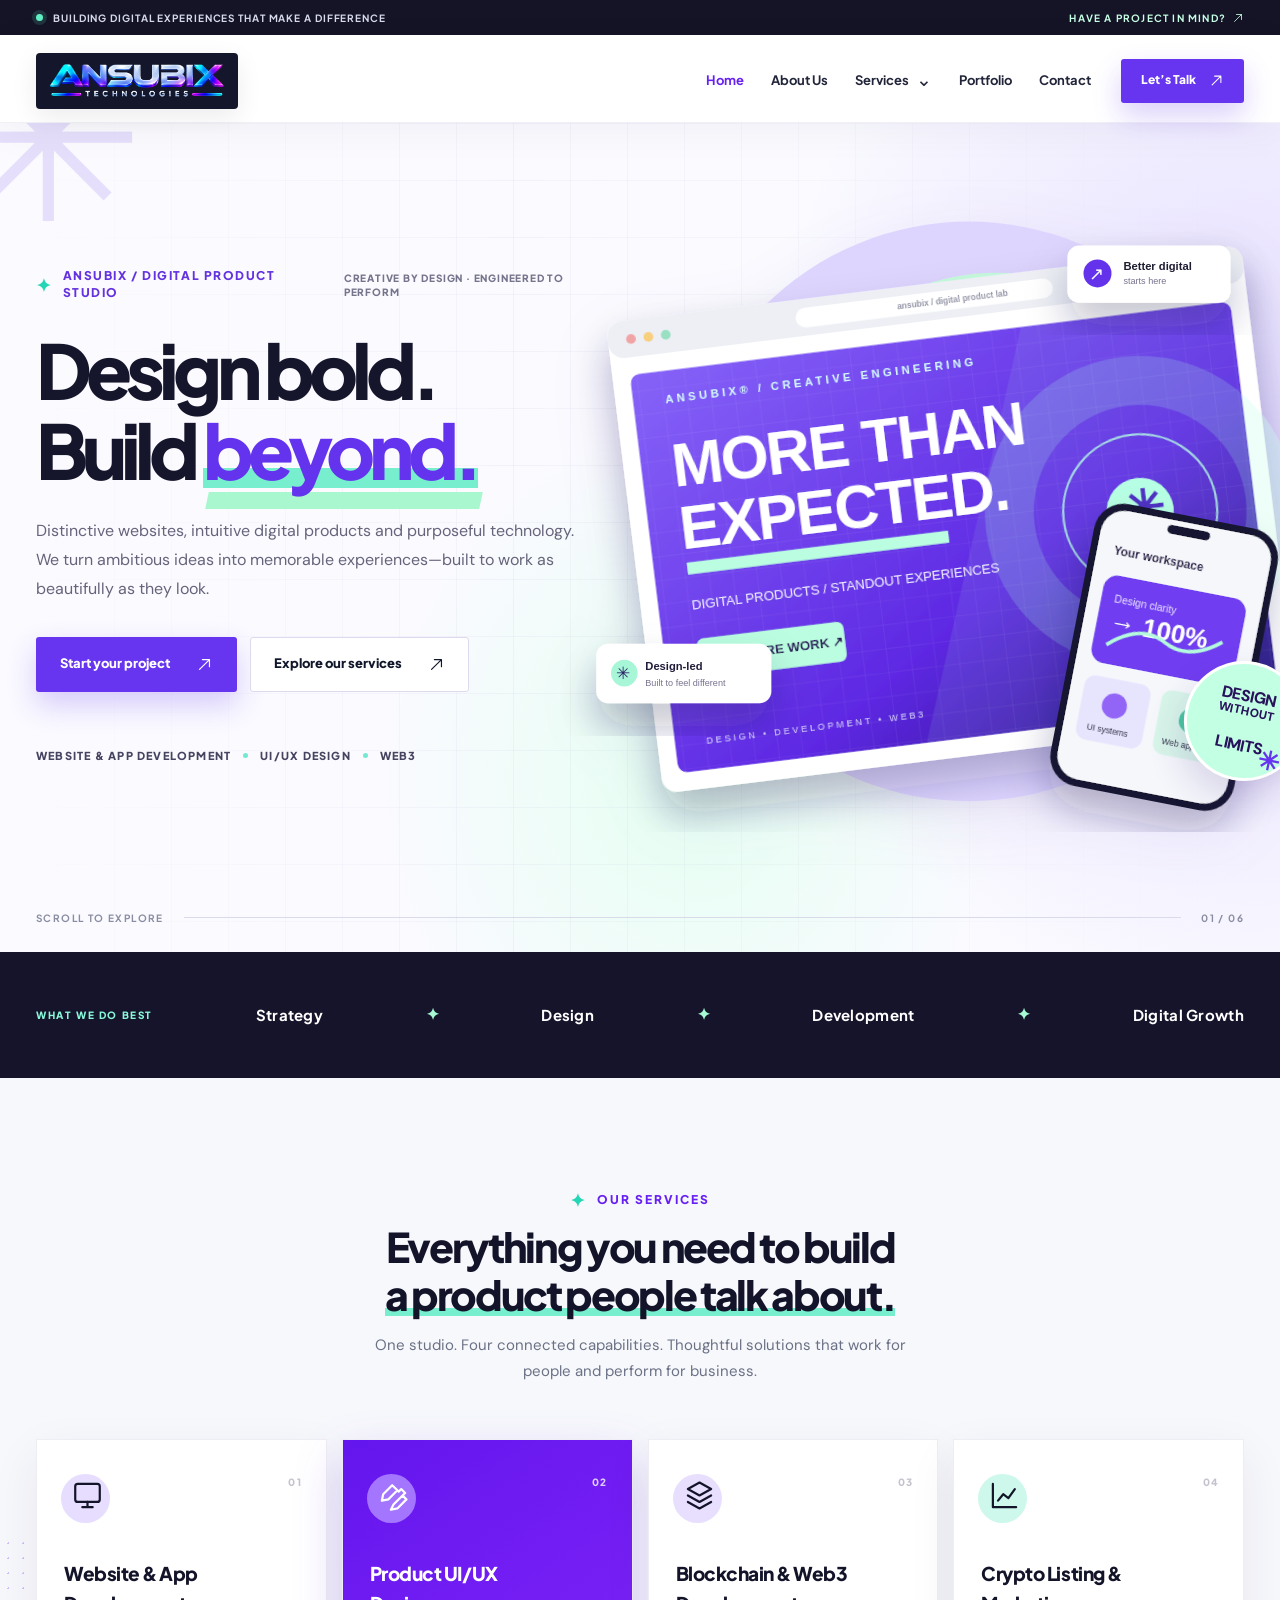
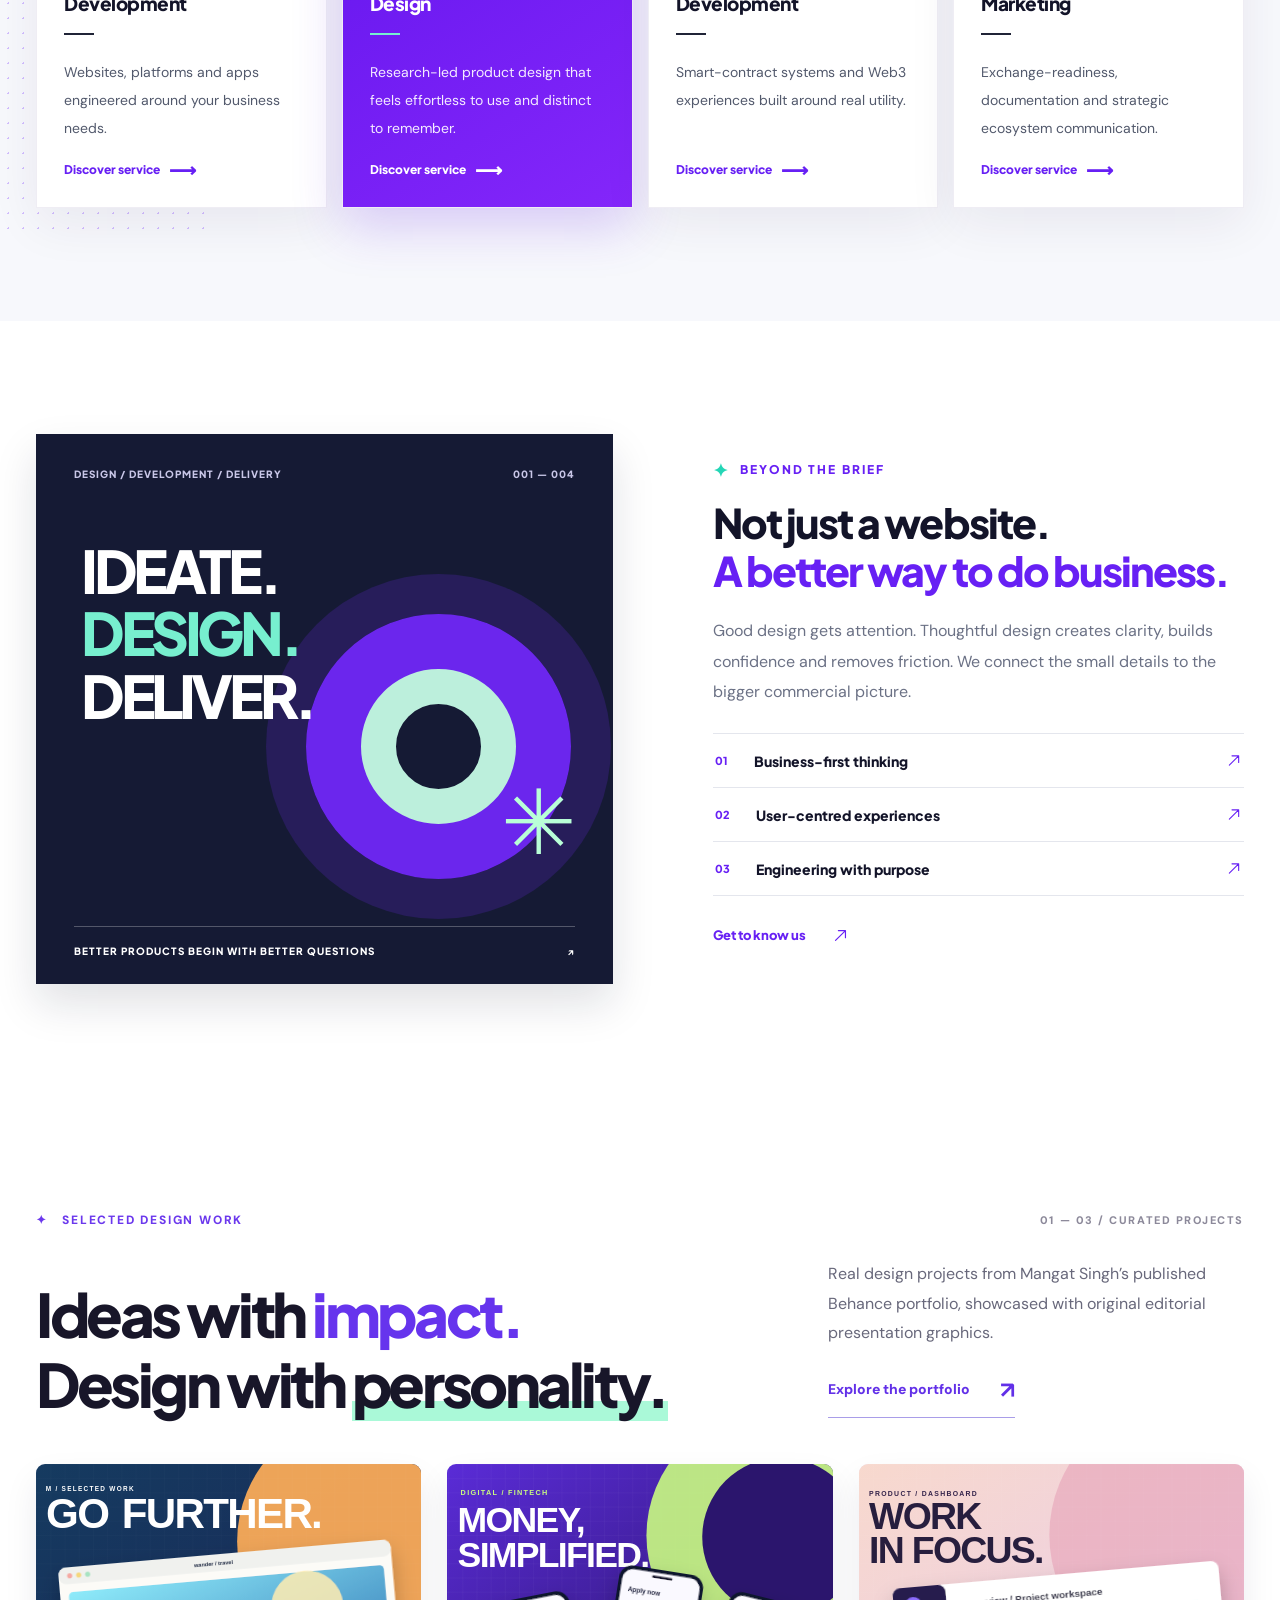
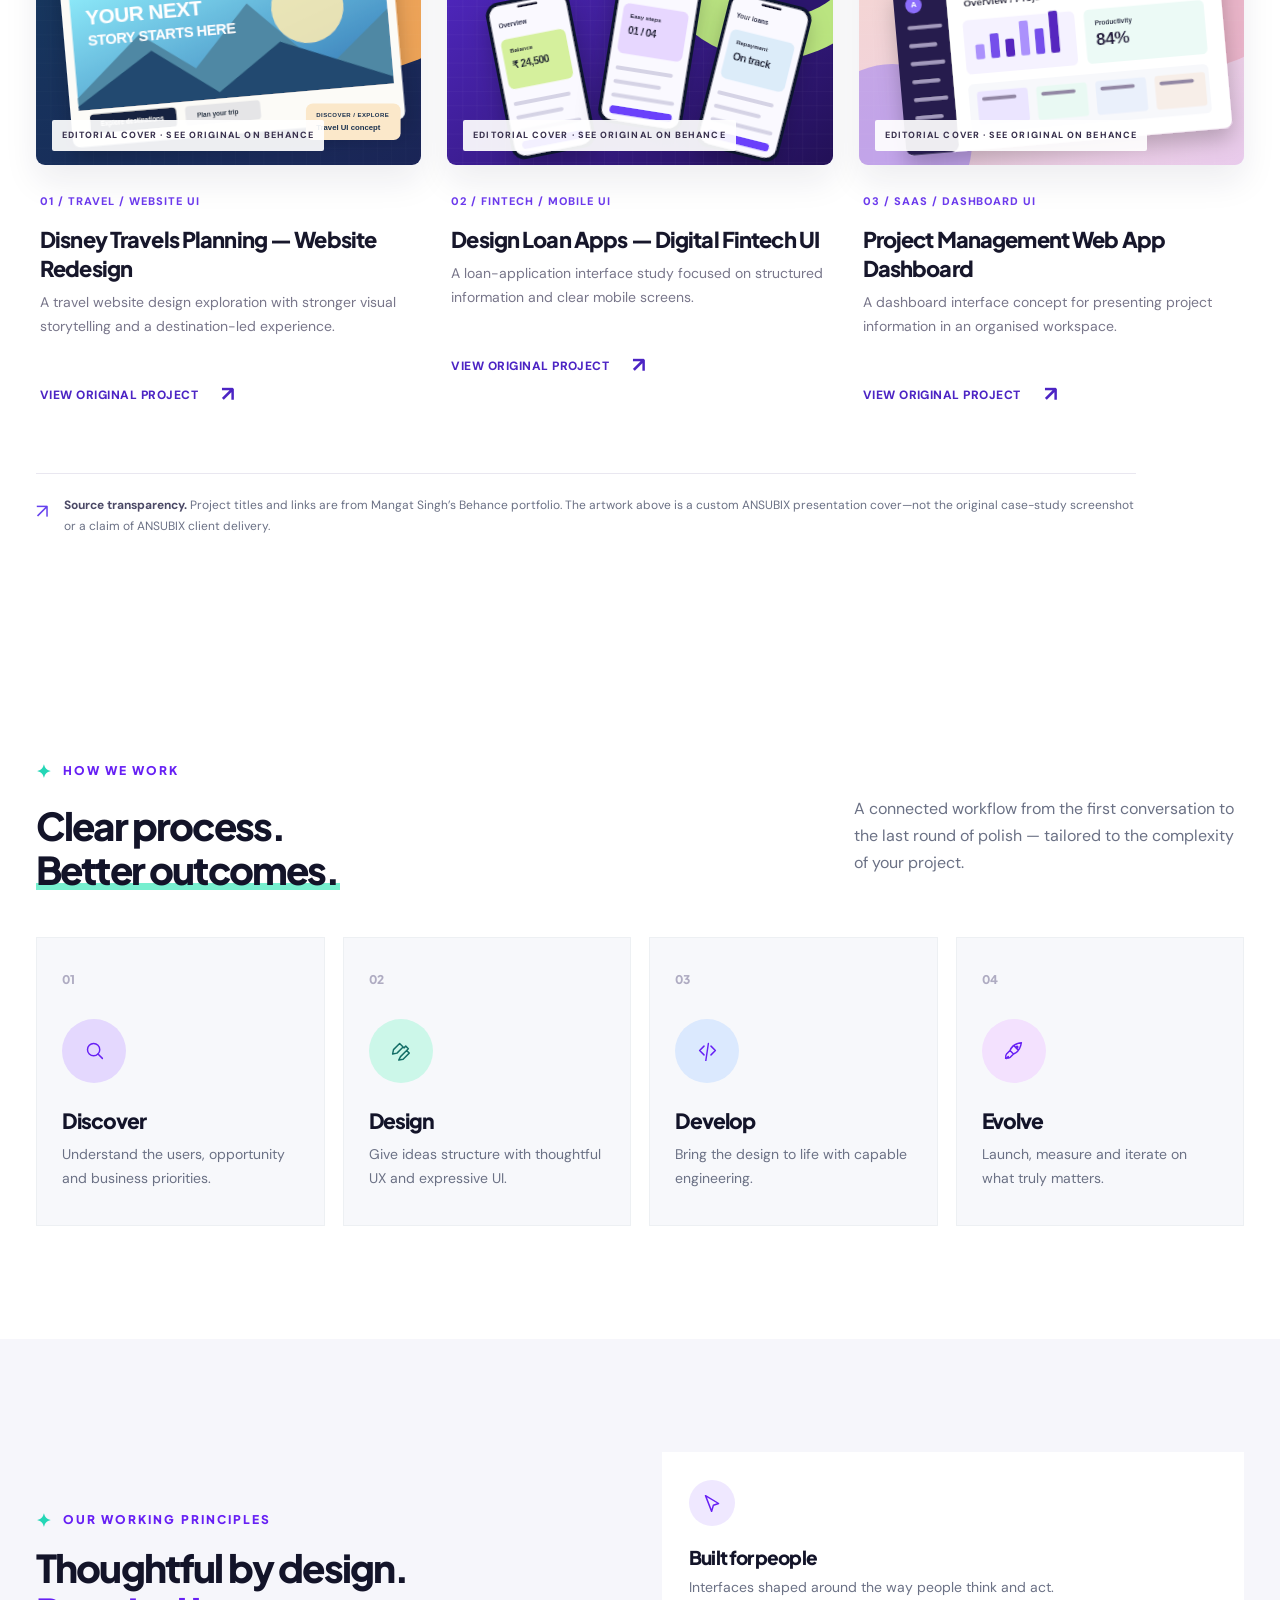
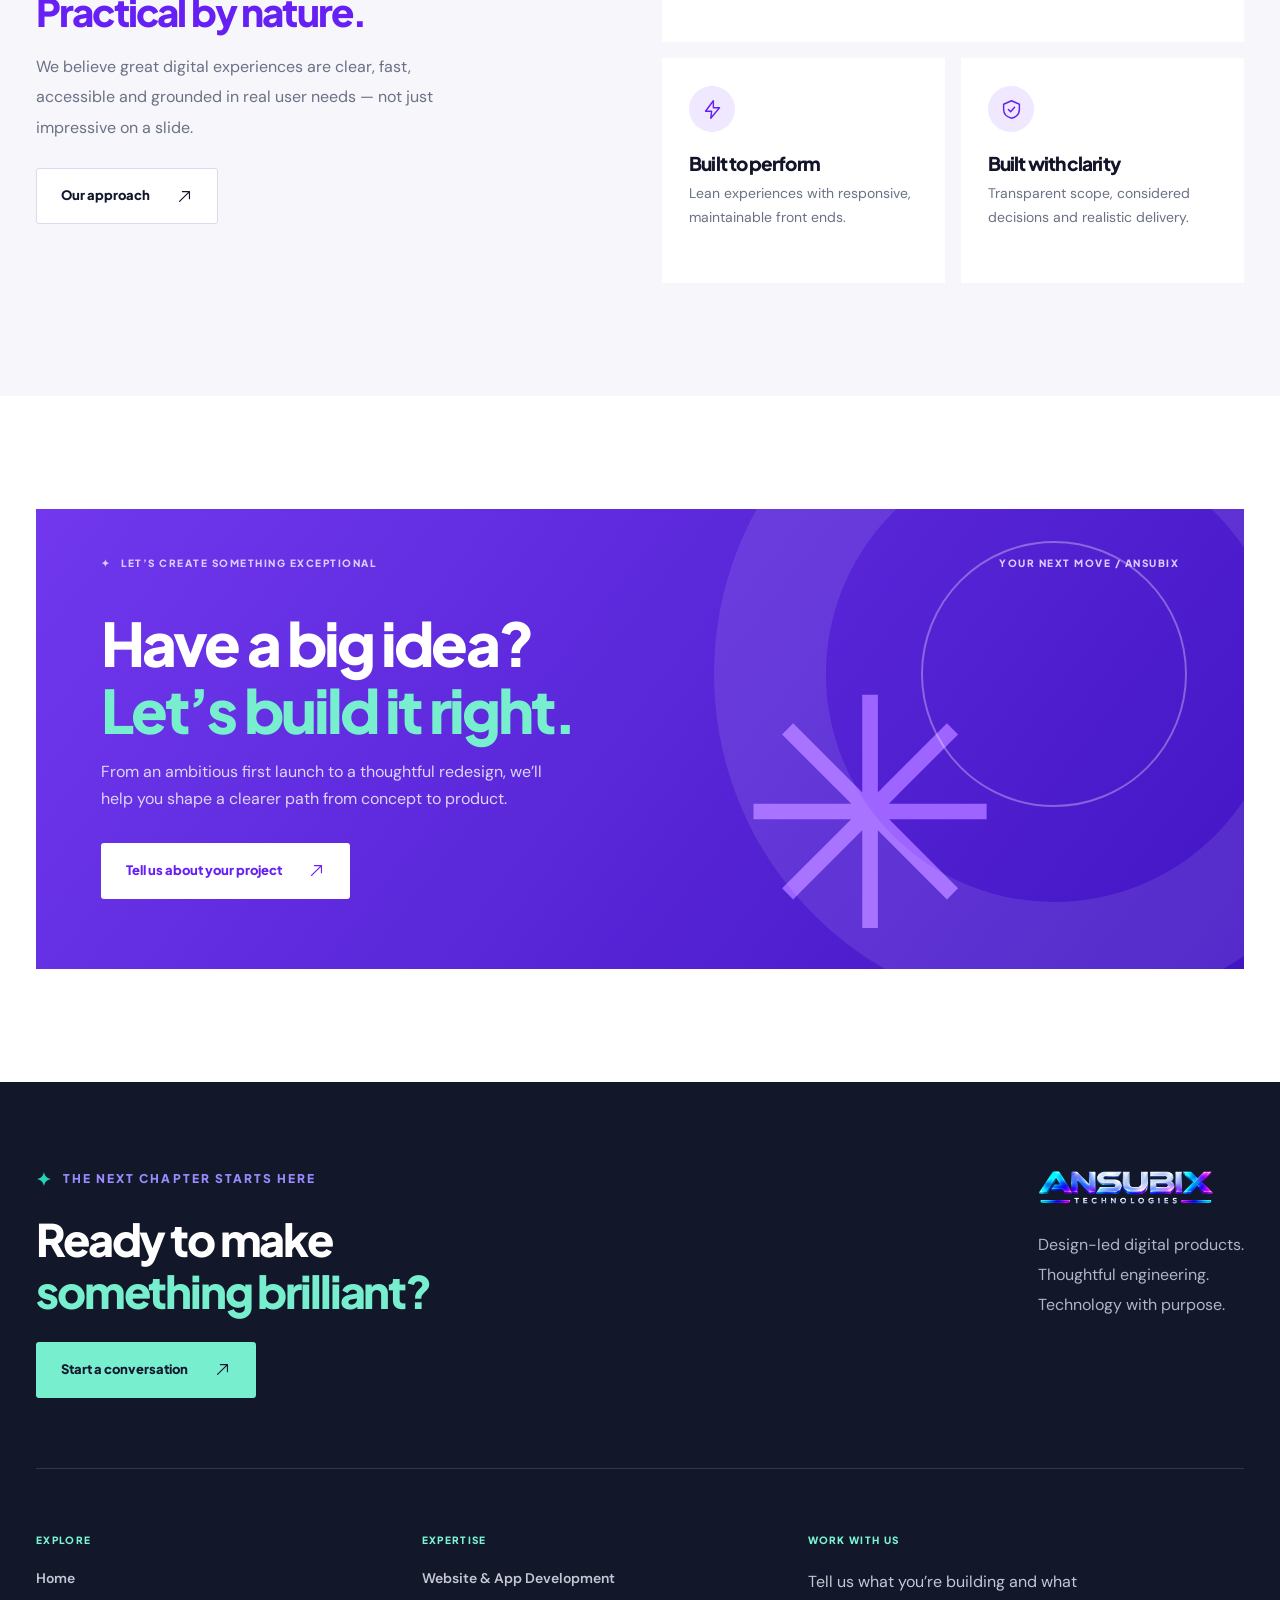
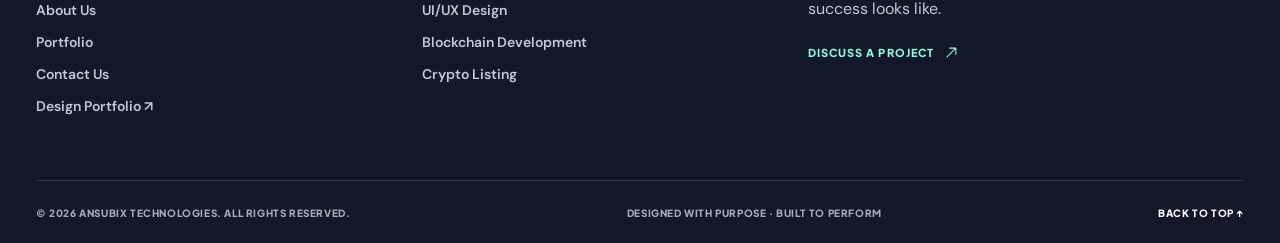
==== commit 9a83124c: "Add files via upload" ====
--- a/index.html
+++ b/index.html
@@ -1,8 +1,21 @@
-<!DOCTYPE html><html lang="en"><head><meta charset="UTF-8"><meta name="viewport" content="width=device-width, initial-scale=1"><meta name="theme-color" content="#f8f9fc"><meta name="description" content="ANSUBIX builds distinctive websites, intuitive apps, strategic product UI/UX and practical Web3 experiences."><meta property="og:type" content="website"><meta property="og:title" content="ANSUBIX Technologies | Website, UI/UX & Blockchain Development"><meta property="og:description" content="ANSUBIX builds distinctive websites, intuitive apps, strategic product UI/UX and practical Web3 experiences."><meta property="og:url" content="https://ansubix.com/"><meta name="twitter:card" content="summary"><link rel="canonical" href="https://ansubix.com/"><link rel="icon" href="assets/images/brand-mark.svg" type="image/svg+xml"><link rel="preconnect" href="https://fonts.googleapis.com"><link rel="preconnect" href="https://fonts.gstatic.com" crossorigin><link href="https://fonts.googleapis.com/css2?family=DM+Sans:wght@400;500;600;700&family=Plus+Jakarta+Sans:wght@400;500;600;700;800&display=swap" rel="stylesheet"><link rel="stylesheet" href="assets/css/site.css"><title>ANSUBIX Technologies | Website, UI/UX & Blockchain Development</title><script type="application/ld+json">{"@context":"https://schema.org","@type":"Organization","name":"ANSUBIX Technologies","url":"https://ansubix.com/"}</script></head><body data-page="index.html"><a class="skip-link" href="#main">Skip to content</a><div class="topbar"><div class="container topbar-inner"><span class="topbar-left"><b class="pulse"></b> BUILDING DIGITAL EXPERIENCES THAT MAKE A DIFFERENCE</span><a href="contact.html">HAVE A PROJECT IN MIND? <svg class="icon " viewBox="0 0 24 24" fill="none" stroke="currentColor" stroke-width="1.65" stroke-linecap="round" stroke-linejoin="round" aria-hidden="true"><path d="M5 19 19 5M9 5h10v10"/></svg></a></div></div>
-<header id="top" class="site-header"><div class="container nav-shell"><a class="brand" href="index.html" aria-label="ANSUBIX Technologies home"><img src="assets/images/ansubix-wordmark.png" alt="ANSUBIX TECHNOLOGIES" width="177" height="36"></a><nav class="nav-desktop" aria-label="Main navigation"><a class="active" href="index.html">Home</a><a class="" href="about.html">About Us</a><div class="has-submenu"><button class="submenu-trigger " type="button" aria-expanded="false" aria-controls="services-menu">Services <span class="chevron">⌄</span></button><div class="submenu" id="services-menu"><span class="submenu-caption">SOLUTIONS & EXPERTISE</span><a href="website-app-development.html" class="">Website & App Development <svg class="icon " viewBox="0 0 24 24" fill="none" stroke="currentColor" stroke-width="1.65" stroke-linecap="round" stroke-linejoin="round" aria-hidden="true"><path d="M5 19 19 5M9 5h10v10"/></svg></a><a href="ui-ux-design.html" class="">UI/UX Design <svg class="icon " viewBox="0 0 24 24" fill="none" stroke="currentColor" stroke-width="1.65" stroke-linecap="round" stroke-linejoin="round" aria-hidden="true"><path d="M5 19 19 5M9 5h10v10"/></svg></a><a href="blockchain-development.html" class="">Blockchain Development <svg class="icon " viewBox="0 0 24 24" fill="none" stroke="currentColor" stroke-width="1.65" stroke-linecap="round" stroke-linejoin="round" aria-hidden="true"><path d="M5 19 19 5M9 5h10v10"/></svg></a><a href="crypto-listing.html" class="">Crypto Listing <svg class="icon " viewBox="0 0 24 24" fill="none" stroke="currentColor" stroke-width="1.65" stroke-linecap="round" stroke-linejoin="round" aria-hidden="true"><path d="M5 19 19 5M9 5h10v10"/></svg></a></div></div><a class="" href="portfolio.html">Portfolio</a><a class="" href="contact.html">Contact</a></nav><a class="btn btn-nav" href="contact.html"><span>Let’s Talk</span><svg class="icon " viewBox="0 0 24 24" fill="none" stroke="currentColor" stroke-width="1.65" stroke-linecap="round" stroke-linejoin="round" aria-hidden="true"><path d="M5 19 19 5M9 5h10v10"/></svg></a><button class="menu-toggle" type="button" aria-label="Open navigation" aria-controls="mobile-navigation" aria-expanded="false"><span></span><span></span><span></span></button></div><nav class="nav-mobile" id="mobile-navigation" aria-label="Mobile navigation" hidden><a class="active" href="index.html">Home<svg class="icon " viewBox="0 0 24 24" fill="none" stroke="currentColor" stroke-width="1.65" stroke-linecap="round" stroke-linejoin="round" aria-hidden="true"><path d="M5 19 19 5M9 5h10v10"/></svg></a><a class="" href="about.html">About Us<svg class="icon " viewBox="0 0 24 24" fill="none" stroke="currentColor" stroke-width="1.65" stroke-linecap="round" stroke-linejoin="round" aria-hidden="true"><path d="M5 19 19 5M9 5h10v10"/></svg></a><a class="" href="website-app-development.html">Website & App Development<svg class="icon " viewBox="0 0 24 24" fill="none" stroke="currentColor" stroke-width="1.65" stroke-linecap="round" stroke-linejoin="round" aria-hidden="true"><path d="M5 19 19 5M9 5h10v10"/></svg></a><a class="" href="ui-ux-design.html">UI/UX Design<svg class="icon " viewBox="0 0 24 24" fill="none" stroke="currentColor" stroke-width="1.65" stroke-linecap="round" stroke-linejoin="round" aria-hidden="true"><path d="M5 19 19 5M9 5h10v10"/></svg></a><a class="" href="blockchain-development.html">Blockchain Development<svg class="icon " viewBox="0 0 24 24" fill="none" stroke="currentColor" stroke-width="1.65" stroke-linecap="round" stroke-linejoin="round" aria-hidden="true"><path d="M5 19 19 5M9 5h10v10"/></svg></a><a class="" href="crypto-listing.html">Crypto Listing<svg class="icon " viewBox="0 0 24 24" fill="none" stroke="currentColor" stroke-width="1.65" stroke-linecap="round" stroke-linejoin="round" aria-hidden="true"><path d="M5 19 19 5M9 5h10v10"/></svg></a><a class="" href="portfolio.html">Portfolio<svg class="icon " viewBox="0 0 24 24" fill="none" stroke="currentColor" stroke-width="1.65" stroke-linecap="round" stroke-linejoin="round" aria-hidden="true"><path d="M5 19 19 5M9 5h10v10"/></svg></a><a class="" href="contact.html">Contact Us<svg class="icon " viewBox="0 0 24 24" fill="none" stroke="currentColor" stroke-width="1.65" stroke-linecap="round" stroke-linejoin="round" aria-hidden="true"><path d="M5 19 19 5M9 5h10v10"/></svg></a></nav></header><main id="main"><section class="hero-home"><div class="container hero-layout"><div class="hero-text"><div class="eyebrow"><span class="four-star">✦</span> YOUR DIGITAL PRODUCT PARTNER <span class="eyebrow-extra">CREATIVE THINKING × SOLID ENGINEERING</span></div><h1>We build digital<br>products that <span class="marked">stand out.</span></h1><p class="hero-description">Beautiful websites. Intuitive apps. Better digital experiences. ANSUBIX brings design, development and specialist Web3 expertise together to make your next big idea real.</p><div class="hero-actions"><a class="btn btn-primary" href="contact.html"><span>Start your project</span><svg class="icon " viewBox="0 0 24 24" fill="none" stroke="currentColor" stroke-width="1.65" stroke-linecap="round" stroke-linejoin="round" aria-hidden="true"><path d="M5 19 19 5M9 5h10v10"/></svg></a><a class="btn btn-outline" href="#services"><span>Explore our services</span><svg class="icon " viewBox="0 0 24 24" fill="none" stroke="currentColor" stroke-width="1.65" stroke-linecap="round" stroke-linejoin="round" aria-hidden="true"><path d="M5 19 19 5M9 5h10v10"/></svg></a></div><div class="hero-keywords"><span>WEBSITE & APP DEVELOPMENT</span><i></i><span>UI/UX DESIGN</span><i></i><span>WEB3</span></div></div><div class="hero-visual" aria-label="Illustrative digital product interface, not a client project"><div class="hero-ring"></div><span class="hero-small-star">✳</span><div class="hero-dashboard"><div class="dash-menu"><span class="dash-logo">a<span>✦</span></span><span><svg class="icon " viewBox="0 0 24 24" fill="none" stroke="currentColor" stroke-width="1.65" stroke-linecap="round" stroke-linejoin="round" aria-hidden="true"><rect x="3" y="3" width="7" height="7" rx="1"/><rect x="14" y="3" width="7" height="7" rx="1"/><rect x="3" y="14" width="7" height="7" rx="1"/><rect x="14" y="14" width="7" height="7" rx="1"/></svg></span><span><svg class="icon " viewBox="0 0 24 24" fill="none" stroke="currentColor" stroke-width="1.65" stroke-linecap="round" stroke-linejoin="round" aria-hidden="true"><path d="M3 3v18h18M7 16l4-5 4 3 5-7"/></svg></span><span><svg class="icon " viewBox="0 0 24 24" fill="none" stroke="currentColor" stroke-width="1.65" stroke-linecap="round" stroke-linejoin="round" aria-hidden="true"><path d="m12 2 9 5-9 5-9-5 9-5Zm-9 10 9 5 9-5M3 17l9 5 9-5"/></svg></span></div><div class="dash-content"><div class="dash-top"><span>ANSUBIX / PRODUCT STUDIO</span><span>DESIGN LAB <b>↗</b></span></div><h3>Make room for<br><em>better ideas.</em></h3><div class="dash-showcase"><div class="dash-feature"><span>01 — EXPERIENCE</span><div class="dash-circle"><i></i><i></i><i></i><b>✳</b></div><strong>Ideas into impact</strong></div><div class="dash-secondary"><span>02 — SYSTEMS</span><div class="dash-bars"><i></i><i></i><i></i><i></i><i></i><i></i></div><strong>Designed to evolve</strong></div></div></div></div><div class="hero-phone"><div class="hero-phone-top"></div><small>BUILT FOR WHAT’S NEXT</small><b>GOOD<br>DESIGN.<br><em>BETTER<br>BUSINESS.</em></b><div class="phone-sun"></div><span>ANSUBIX / 001 <b>↗</b></span></div><div class="orbit-tag orbit-one"><span class="tag-dot"></span> CREATIVE ENGINEERING</div><div class="orbit-tag orbit-two">DESIGN <b>MEETS</b> TECHNOLOGY <span>✦</span></div><div class="hero-visual-note">CONCEPT VISUAL / NOT CLIENT WORK</div></div></div><div class="container hero-foot"><span>SCROLL TO EXPLORE</span><span class="line"></span><span>01 / 06</span></div></section>
+<!DOCTYPE html>
+<html lang="en"><head><meta charset="utf-8"/><meta content="width=device-width, initial-scale=1" name="viewport"/><meta content="#f8f9fc" name="theme-color"/><meta content="ANSUBIX builds distinctive websites, intuitive apps, strategic product UI/UX and practical Web3 experiences." name="description"/><meta content="website" property="og:type"/><meta content="ANSUBIX Technologies | Website, UI/UX &amp; Blockchain Development" property="og:title"/><meta content="ANSUBIX builds distinctive websites, intuitive apps, strategic product UI/UX and practical Web3 experiences." property="og:description"/><meta content="https://ansubix.com/" property="og:url"/><meta content="summary" name="twitter:card"/><link href="https://ansubix.com/" rel="canonical"/><link href="assets/images/brand-mark.svg" rel="icon" type="image/svg+xml"/><link href="https://fonts.googleapis.com" rel="preconnect"/><link crossorigin="" href="https://fonts.gstatic.com" rel="preconnect"/><link href="https://fonts.googleapis.com/css2?family=DM+Sans:wght@400;500;600;700&amp;family=Plus+Jakarta+Sans:wght@400;500;600;700;800&amp;display=swap" rel="stylesheet"/><link href="assets/css/site.css" rel="stylesheet"/><title>ANSUBIX Technologies | Website, UI/UX &amp; Blockchain Development</title><script type="application/ld+json">{"@context":"https://schema.org","@type":"Organization","name":"ANSUBIX Technologies","url":"https://ansubix.com/"}</script><link href="assets/css/visual-v7.css" rel="stylesheet"/></head><body data-page="index.html"><a class="skip-link" href="#main">Skip to content</a><div class="topbar"><div class="container topbar-inner"><span class="topbar-left"><b class="pulse"></b> BUILDING DIGITAL EXPERIENCES THAT MAKE A DIFFERENCE</span><a href="contact.html">HAVE A PROJECT IN MIND? <svg aria-hidden="true" class="icon" fill="none" stroke="currentColor" stroke-linecap="round" stroke-linejoin="round" stroke-width="1.65" viewbox="0 0 24 24"><path d="M5 19 19 5M9 5h10v10"></path></svg></a></div></div>
+<header class="site-header" id="top"><div class="container nav-shell"><a aria-label="ANSUBIX Technologies home" class="brand" href="index.html"><img alt="ANSUBIX TECHNOLOGIES" height="36" src="assets/images/ansubix-wordmark.png" width="177"/></a><nav aria-label="Main navigation" class="nav-desktop"><a class="active" href="index.html">Home</a><a class="" href="about.html">About Us</a><div class="has-submenu"><button aria-controls="services-menu" aria-expanded="false" class="submenu-trigger" type="button">Services <span class="chevron">⌄</span></button><div class="submenu" id="services-menu"><span class="submenu-caption">SOLUTIONS &amp; EXPERTISE</span><a class="" href="website-app-development.html">Website &amp; App Development <svg aria-hidden="true" class="icon" fill="none" stroke="currentColor" stroke-linecap="round" stroke-linejoin="round" stroke-width="1.65" viewbox="0 0 24 24"><path d="M5 19 19 5M9 5h10v10"></path></svg></a><a class="" href="ui-ux-design.html">UI/UX Design <svg aria-hidden="true" class="icon" fill="none" stroke="currentColor" stroke-linecap="round" stroke-linejoin="round" stroke-width="1.65" viewbox="0 0 24 24"><path d="M5 19 19 5M9 5h10v10"></path></svg></a><a class="" href="blockchain-development.html">Blockchain Development <svg aria-hidden="true" class="icon" fill="none" stroke="currentColor" stroke-linecap="round" stroke-linejoin="round" stroke-width="1.65" viewbox="0 0 24 24"><path d="M5 19 19 5M9 5h10v10"></path></svg></a><a class="" href="crypto-listing.html">Crypto Listing <svg aria-hidden="true" class="icon" fill="none" stroke="currentColor" stroke-linecap="round" stroke-linejoin="round" stroke-width="1.65" viewbox="0 0 24 24"><path d="M5 19 19 5M9 5h10v10"></path></svg></a></div></div><a class="" href="portfolio.html">Portfolio</a><a class="" href="contact.html">Contact</a></nav><a class="btn btn-nav" href="contact.html"><span>Let’s Talk</span><svg aria-hidden="true" class="icon" fill="none" stroke="currentColor" stroke-linecap="round" stroke-linejoin="round" stroke-width="1.65" viewbox="0 0 24 24"><path d="M5 19 19 5M9 5h10v10"></path></svg></a><button aria-controls="mobile-navigation" aria-expanded="false" aria-label="Open navigation" class="menu-toggle" type="button"><span></span><span></span><span></span></button></div><nav aria-label="Mobile navigation" class="nav-mobile" hidden="" id="mobile-navigation"><a class="active" href="index.html">Home<svg aria-hidden="true" class="icon" fill="none" stroke="currentColor" stroke-linecap="round" stroke-linejoin="round" stroke-width="1.65" viewbox="0 0 24 24"><path d="M5 19 19 5M9 5h10v10"></path></svg></a><a class="" href="about.html">About Us<svg aria-hidden="true" class="icon" fill="none" stroke="currentColor" stroke-linecap="round" stroke-linejoin="round" stroke-width="1.65" viewbox="0 0 24 24"><path d="M5 19 19 5M9 5h10v10"></path></svg></a><a class="" href="website-app-development.html">Website &amp; App Development<svg aria-hidden="true" class="icon" fill="none" stroke="currentColor" stroke-linecap="round" stroke-linejoin="round" stroke-width="1.65" viewbox="0 0 24 24"><path d="M5 19 19 5M9 5h10v10"></path></svg></a><a class="" href="ui-ux-design.html">UI/UX Design<svg aria-hidden="true" class="icon" fill="none" stroke="currentColor" stroke-linecap="round" stroke-linejoin="round" stroke-width="1.65" viewbox="0 0 24 24"><path d="M5 19 19 5M9 5h10v10"></path></svg></a><a class="" href="blockchain-development.html">Blockchain Development<svg aria-hidden="true" class="icon" fill="none" stroke="currentColor" stroke-linecap="round" stroke-linejoin="round" stroke-width="1.65" viewbox="0 0 24 24"><path d="M5 19 19 5M9 5h10v10"></path></svg></a><a class="" href="crypto-listing.html">Crypto Listing<svg aria-hidden="true" class="icon" fill="none" stroke="currentColor" stroke-linecap="round" stroke-linejoin="round" stroke-width="1.65" viewbox="0 0 24 24"><path d="M5 19 19 5M9 5h10v10"></path></svg></a><a class="" href="portfolio.html">Portfolio<svg aria-hidden="true" class="icon" fill="none" stroke="currentColor" stroke-linecap="round" stroke-linejoin="round" stroke-width="1.65" viewbox="0 0 24 24"><path d="M5 19 19 5M9 5h10v10"></path></svg></a><a class="" href="contact.html">Contact Us<svg aria-hidden="true" class="icon" fill="none" stroke="currentColor" stroke-linecap="round" stroke-linejoin="round" stroke-width="1.65" viewbox="0 0 24 24"><path d="M5 19 19 5M9 5h10v10"></path></svg></a></nav></header><main id="main"><section class="hero-home"><div class="container hero-layout"><div class="hero-text"><div class="eyebrow"><span class="four-star">✦</span> ANSUBIX / DIGITAL PRODUCT STUDIO <span class="eyebrow-extra">CREATIVE BY DESIGN · ENGINEERED TO PERFORM</span></div><h1>Design bold.<br/>Build <span class="marked">beyond.</span></h1><p class="hero-description">Distinctive websites, intuitive digital products and purposeful technology. We turn ambitious ideas into memorable experiences—built to work as beautifully as they look.</p><div class="hero-actions"><a class="btn btn-primary" href="contact.html"><span>Start your project</span><svg aria-hidden="true" class="icon" fill="none" stroke="currentColor" stroke-linecap="round" stroke-linejoin="round" stroke-width="1.65" viewbox="0 0 24 24"><path d="M5 19 19 5M9 5h10v10"></path></svg></a><a class="btn btn-outline" href="#services"><span>Explore our services</span><svg aria-hidden="true" class="icon" fill="none" stroke="currentColor" stroke-linecap="round" stroke-linejoin="round" stroke-width="1.65" viewbox="0 0 24 24"><path d="M5 19 19 5M9 5h10v10"></path></svg></a></div><div class="hero-keywords"><span>WEBSITE &amp; APP DEVELOPMENT</span><i></i><span>UI/UX DESIGN</span><i></i><span>WEB3</span></div></div><div aria-label="Original illustration of product UI design and mobile technology" class="v7-hero-art"><img alt="Premium ANSUBIX product design collage with a website interface, mobile dashboard and abstract graphic elements" fetchpriority="high" height="910" src="assets/images/hero-art-v7.svg" width="1150"/><div class="v7-hero-sticker">DESIGN<br/><span>WITHOUT</span><br/>LIMITS<span class="asterisk">✳</span></div></div></div><div class="container hero-foot"><span>SCROLL TO EXPLORE</span><span class="line"></span><span>01 / 06</span></div></section>
 <section class="capability-bar"><div class="container cap-inner"><span>WHAT WE DO BEST</span><strong>Strategy</strong><b>✦</b><strong>Design</strong><b>✦</b><strong>Development</strong><b>✦</b><strong>Digital Growth</strong></div></section>
-<section class="section services-block" id="services"><div class="container"><div class="eyebrow"><span class="four-star">✦</span> OUR SERVICES </div><div class="services-title"><h2>Everything you need to build<br><span class="mint-underline">a product people talk about.</span></h2><p>One studio. Four connected capabilities. Thoughtful solutions that work for people and perform for business.</p></div><div class="services-grid"><div class="services-dots"></div><a class="service-card " href="website-app-development.html"><div class="svc-card-icon"><svg class="icon " viewBox="0 0 24 24" fill="none" stroke="currentColor" stroke-width="1.65" stroke-linecap="round" stroke-linejoin="round" aria-hidden="true"><rect x="2.5" y="3" width="19" height="14" rx="2"/><path d="M8 21h8m-4-4v4"/></svg></div><h3>Website & App<br>Development</h3><div class="service-rule"></div><p>Websites, platforms and apps engineered around your business needs.</p><span class="service-link">Discover service <span aria-hidden="true">⟶</span></span><span class="service-number">01</span></a><a class="service-card service-featured" href="ui-ux-design.html"><div class="svc-card-icon"><svg class="icon " viewBox="0 0 24 24" fill="none" stroke="currentColor" stroke-width="1.65" stroke-linecap="round" stroke-linejoin="round" aria-hidden="true"><path d="m12 19 7-7 3 3-7 7-5 1 2-4Zm7-7 2-2-3-3-2 2m-12 2 7-7 4 4-7 7-5 1 1-5Z"/></svg></div><h3>Product UI/UX<br>Design</h3><div class="service-rule"></div><p>Research-led product design that feels effortless to use and distinct to remember.</p><span class="service-link">Discover service <span aria-hidden="true">⟶</span></span><span class="service-number">02</span></a><a class="service-card " href="blockchain-development.html"><div class="svc-card-icon"><svg class="icon " viewBox="0 0 24 24" fill="none" stroke="currentColor" stroke-width="1.65" stroke-linecap="round" stroke-linejoin="round" aria-hidden="true"><path d="m12 2 9 5-9 5-9-5 9-5Zm-9 10 9 5 9-5M3 17l9 5 9-5"/></svg></div><h3>Blockchain & Web3<br>Development</h3><div class="service-rule"></div><p>Smart-contract systems and Web3 experiences built around real utility.</p><span class="service-link">Discover service <span aria-hidden="true">⟶</span></span><span class="service-number">03</span></a><a class="service-card " href="crypto-listing.html"><div class="svc-card-icon"><svg class="icon " viewBox="0 0 24 24" fill="none" stroke="currentColor" stroke-width="1.65" stroke-linecap="round" stroke-linejoin="round" aria-hidden="true"><path d="M3 3v18h18M7 16l4-5 4 3 5-7"/></svg></div><h3>Crypto Listing &<br>Marketing</h3><div class="service-rule"></div><p>Exchange-readiness, documentation and strategic ecosystem communication.</p><span class="service-link">Discover service <span aria-hidden="true">⟶</span></span><span class="service-number">04</span></a></div></div></section>
-<section class="section story-block"><div class="container story-grid"><div class="story-visual"><div class="story-visual-top"><span>DESIGN / DEVELOPMENT / DELIVERY</span><span>001 — 004</span></div><div class="story-big-type">THINK.<br><span>DESIGN.</span><br>BUILD.</div><div class="story-graphic"><div class="story-arch"></div><div class="story-arch-small"></div><span>✳</span></div><div class="story-bottom">BETTER PRODUCTS BEGIN WITH BETTER QUESTIONS <b>↗</b></div></div><div class="story-copy"><div class="eyebrow"><span class="four-star">✦</span> BEYOND THE BRIEF </div><h2>Not just a website.<br><em>A better way to do business.</em></h2><p>Good design gets attention. Thoughtful design creates clarity, builds confidence and removes friction. We connect the small details to the bigger commercial picture.</p><div class="story-list"><div><span>01</span><strong>Business-first thinking</strong><svg class="icon " viewBox="0 0 24 24" fill="none" stroke="currentColor" stroke-width="1.65" stroke-linecap="round" stroke-linejoin="round" aria-hidden="true"><path d="M5 19 19 5M9 5h10v10"/></svg></div><div><span>02</span><strong>User-centred experiences</strong><svg class="icon " viewBox="0 0 24 24" fill="none" stroke="currentColor" stroke-width="1.65" stroke-linecap="round" stroke-linejoin="round" aria-hidden="true"><path d="M5 19 19 5M9 5h10v10"/></svg></div><div><span>03</span><strong>Engineering with purpose</strong><svg class="icon " viewBox="0 0 24 24" fill="none" stroke="currentColor" stroke-width="1.65" stroke-linecap="round" stroke-linejoin="round" aria-hidden="true"><path d="M5 19 19 5M9 5h10v10"/></svg></div></div><a class="btn btn-text" href="about.html"><span>Get to know us</span><svg class="icon " viewBox="0 0 24 24" fill="none" stroke="currentColor" stroke-width="1.65" stroke-linecap="round" stroke-linejoin="round" aria-hidden="true"><path d="M5 19 19 5M9 5h10v10"/></svg></a></div></div></section>
-<section class="section showcase-section"><div class="container"><div class="section-head"><div class="section-head-copy"><div class="eyebrow"><span class="four-star">✦</span> SELECTED DESIGN EXPLORATIONS </div><h2>Ideas worth seeing.<br><span class="mint-underline">Experiences worth using.</span></h2></div><div class="section-side"><p>A glimpse of the kind of thinking we bring to each brief. These are original illustrative product concepts, not client case studies.</p><a class="btn btn-text" href="portfolio.html"><span>Explore portfolio</span><svg class="icon " viewBox="0 0 24 24" fill="none" stroke="currentColor" stroke-width="1.65" stroke-linecap="round" stroke-linejoin="round" aria-hidden="true"><path d="M5 19 19 5M9 5h10v10"/></svg></a></div></div><div class="showcase-grid"><article class="concept-card concept-commerce"><div class="concept-art"><div class="case-browser"><div class="case-browser-top"><span>◌ &nbsp;◌ &nbsp;◌</span><span>STUDIO / STORE</span></div><div class="case-com-head">EVERYDAY OBJECTS.</div><div class="case-products"><i></i><i></i><i></i></div><span class="case-ui-footer">THE EDIT / SHOP COLLECTION ↗</span></div></div><div class="concept-meta"><span>01 / COMMERCE / UX</span><span>CONCEPT WORK</span></div><div class="concept-title"><div><h3>E-commerce experience</h3><p>A storefront that balances rich discovery and frictionless buying.</p></div><a href="portfolio.html" aria-label="Explore portfolio concepts"><svg class="icon " viewBox="0 0 24 24" fill="none" stroke="currentColor" stroke-width="1.65" stroke-linecap="round" stroke-linejoin="round" aria-hidden="true"><path d="M5 19 19 5M9 5h10v10"/></svg></a></div></article><article class="concept-card concept-saas"><div class="concept-art"><div class="case-saas"><div class="case-saas-menu">A<span>✦</span><i>◧</i><i>◇</i><i>☷</i></div><div class="case-saas-body"><small>PRODUCT OVERVIEW / 2026</small><strong>One clear view.<br>Better decisions.</strong><div class="case-saas-charts"><span><i></i><i></i><i></i><i></i><i></i></span><b>01 / INSIGHTS</b></div></div></div></div><div class="concept-meta"><span>02 / SAAS / PRODUCT</span><span>CONCEPT WORK</span></div><div class="concept-title"><div><h3>SaaS analytics platform</h3><p>A focused workspace that brings complex data into clear view.</p></div><a href="portfolio.html" aria-label="Explore portfolio concepts"><svg class="icon " viewBox="0 0 24 24" fill="none" stroke="currentColor" stroke-width="1.65" stroke-linecap="round" stroke-linejoin="round" aria-hidden="true"><path d="M5 19 19 5M9 5h10v10"/></svg></a></div></article><article class="concept-card concept-web3"><div class="concept-art"><div class="case-web3"><div class="case-web3-back">WEB3 / SYSTEM</div><div class="case-web3-main">AN OPEN<br><em>FUTURE.</em></div><div class="case-web3-orbit"><i></i><i></i><b>✳</b></div><div class="case-web3-foot">INTERFACE EXPLORATION <span>↗</span></div></div></div><div class="concept-meta"><span>03 / WEB3 / INTERFACE</span><span>CONCEPT WORK</span></div><div class="concept-title"><div><h3>Web3 product interface</h3><p>Thoughtful interfaces for connected, trust-sensitive experiences.</p></div><a href="portfolio.html" aria-label="Explore portfolio concepts"><svg class="icon " viewBox="0 0 24 24" fill="none" stroke="currentColor" stroke-width="1.65" stroke-linecap="round" stroke-linejoin="round" aria-hidden="true"><path d="M5 19 19 5M9 5h10v10"/></svg></a></div></article></div></div></section>
-<section class="section how-block"><div class="container"><div class="eyebrow"><span class="four-star">✦</span> HOW WE WORK </div><div class="how-heading"><h2>Clear process.<br><span class="mint-underline">Better outcomes.</span></h2><p>A connected workflow from the first conversation to the last round of polish — tailored to the complexity of your project.</p></div><div class="step-grid"><div class="step"><span class="step-index">01</span><span class="step-ico"><svg class="icon " viewBox="0 0 24 24" fill="none" stroke="currentColor" stroke-width="1.65" stroke-linecap="round" stroke-linejoin="round" aria-hidden="true"><circle cx="11" cy="11" r="7"/><path d="m16 16 5 5"/></svg></span><h3>Discover</h3><p>Understand the users, opportunity and business priorities.</p></div><div class="step"><span class="step-index">02</span><span class="step-ico"><svg class="icon " viewBox="0 0 24 24" fill="none" stroke="currentColor" stroke-width="1.65" stroke-linecap="round" stroke-linejoin="round" aria-hidden="true"><path d="m12 19 7-7 3 3-7 7-5 1 2-4Zm7-7 2-2-3-3-2 2m-12 2 7-7 4 4-7 7-5 1 1-5Z"/></svg></span><h3>Design</h3><p>Give ideas structure with thoughtful UX and expressive UI.</p></div><div class="step"><span class="step-index">03</span><span class="step-ico"><svg class="icon " viewBox="0 0 24 24" fill="none" stroke="currentColor" stroke-width="1.65" stroke-linecap="round" stroke-linejoin="round" aria-hidden="true"><path d="m8 7-5 5 5 5m8-10 5 5-5 5m-3-13-3 20"/></svg></span><h3>Develop</h3><p>Bring the design to life with capable engineering.</p></div><div class="step"><span class="step-index">04</span><span class="step-ico"><svg class="icon " viewBox="0 0 24 24" fill="none" stroke="currentColor" stroke-width="1.65" stroke-linecap="round" stroke-linejoin="round" aria-hidden="true"><path d="M4 16c-1 1-1 5-1 5s4 0 5-1l4-4-4-4-4 4Zm8 0c5-2 8-6 9-13-7 1-11 4-13 9m5-5 4 4M6 19l-2 2"/><circle cx="16" cy="8" r="1"/></svg></span><h3>Evolve</h3><p>Launch, measure and iterate on what truly matters.</p></div></div></div></section>
-<section class="section standards-block"><div class="container standards-inner"><div class="standards-copy"><div class="eyebrow"><span class="four-star">✦</span> OUR WORKING PRINCIPLES </div><h2>Thoughtful by design.<br><em>Practical by nature.</em></h2><p>We believe great digital experiences are clear, fast, accessible and grounded in real user needs — not just impressive on a slide.</p><a class="btn btn-outline" href="about.html"><span>Our approach</span><svg class="icon " viewBox="0 0 24 24" fill="none" stroke="currentColor" stroke-width="1.65" stroke-linecap="round" stroke-linejoin="round" aria-hidden="true"><path d="M5 19 19 5M9 5h10v10"/></svg></a></div><div class="standards-cards"><div><span><svg class="icon " viewBox="0 0 24 24" fill="none" stroke="currentColor" stroke-width="1.65" stroke-linecap="round" stroke-linejoin="round" aria-hidden="true"><path d="M4 3 19 12l-6 2-2 7-7-18Z"/></svg></span><h3>Built for people</h3><p>Interfaces shaped around the way people think and act.</p></div><div><span><svg class="icon " viewBox="0 0 24 24" fill="none" stroke="currentColor" stroke-width="1.65" stroke-linecap="round" stroke-linejoin="round" aria-hidden="true"><path d="m13 2-9 12h7l-1 8 10-12h-7l0-8Z"/></svg></span><h3>Built to perform</h3><p>Lean experiences with responsive, maintainable front ends.</p></div><div><span><svg class="icon " viewBox="0 0 24 24" fill="none" stroke="currentColor" stroke-width="1.65" stroke-linecap="round" stroke-linejoin="round" aria-hidden="true"><path d="m12 2 9 4v6c0 5-3.5 8.5-9 10-5.5-1.5-9-5-9-10V6l9-4Z"/><path d="m8.5 12 2.5 2.5 4.5-5"/></svg></span><h3>Built with clarity</h3><p>Transparent scope, considered decisions and realistic delivery.</p></div></div></div></section><section class="section closing-block"><div class="container"><div class="closing-panel"><div class="closing-ring"></div><div class="closing-top"><span>✦ &nbsp; LET’S CREATE SOMETHING EXCEPTIONAL</span><span>YOUR NEXT MOVE / ANSUBIX</span></div><h2>Have a big idea?<br><em>Let’s build it right.</em></h2><p>From an ambitious first launch to a thoughtful redesign, we’ll help you shape a clearer path from concept to product.</p><a class="btn btn-white" href="contact.html"><span>Tell us about your project</span><svg class="icon " viewBox="0 0 24 24" fill="none" stroke="currentColor" stroke-width="1.65" stroke-linecap="round" stroke-linejoin="round" aria-hidden="true"><path d="M5 19 19 5M9 5h10v10"/></svg></a><span class="closing-decor">✳</span></div></div></section></main><footer class="footer"><div class="container"><div class="footer-top"><div class="footer-statement"><div class="eyebrow"><span class="four-star">✦</span> THE NEXT CHAPTER STARTS HERE </div><h2>Ready to make<br><em>something brilliant?</em></h2><a class="btn btn-mint" href="contact.html"><span>Start a conversation</span><svg class="icon " viewBox="0 0 24 24" fill="none" stroke="currentColor" stroke-width="1.65" stroke-linecap="round" stroke-linejoin="round" aria-hidden="true"><path d="M5 19 19 5M9 5h10v10"/></svg></a></div><div class="footer-brand"><div class="brand brand-footer"><img src="assets/images/ansubix-wordmark.png" width="200" height="40" alt="ANSUBIX Technologies"></div><p>Design-led digital products.<br>Thoughtful engineering.<br>Technology with purpose.</p></div></div><div class="footer-links"><div><b>EXPLORE</b><a href="index.html">Home</a><a href="about.html">About Us</a><a href="portfolio.html">Portfolio</a><a href="contact.html">Contact Us</a></div><div><b>EXPERTISE</b><a href="website-app-development.html">Website & App Development</a><a href="ui-ux-design.html">UI/UX Design</a><a href="blockchain-development.html">Blockchain Development</a><a href="crypto-listing.html">Crypto Listing</a></div><div class="footer-availability"><b>WORK WITH US</b><p>Tell us what you’re building and what success looks like.</p><a href="contact.html">DISCUSS A PROJECT <svg class="icon " viewBox="0 0 24 24" fill="none" stroke="currentColor" stroke-width="1.65" stroke-linecap="round" stroke-linejoin="round" aria-hidden="true"><path d="M5 19 19 5M9 5h10v10"/></svg></a></div></div><div class="footer-bottom"><span>© 2026 ANSUBIX TECHNOLOGIES. ALL RIGHTS RESERVED.</span><span>DESIGNED WITH PURPOSE · BUILT TO PERFORM</span><a href="#top">BACK TO TOP ↑</a></div></div></footer><script defer src="assets/js/site.js"></script></body></html>+<section class="section services-block" id="services"><div class="container"><div class="eyebrow"><span class="four-star">✦</span> OUR SERVICES </div><div class="services-title"><h2>Everything you need to build<br/><span class="mint-underline">a product people talk about.</span></h2><p>One studio. Four connected capabilities. Thoughtful solutions that work for people and perform for business.</p></div><div class="services-grid"><div class="services-dots"></div><a class="service-card" href="website-app-development.html"><div class="svc-card-icon"><svg aria-hidden="true" class="icon" fill="none" stroke="currentColor" stroke-linecap="round" stroke-linejoin="round" stroke-width="1.65" viewbox="0 0 24 24"><rect height="14" rx="2" width="19" x="2.5" y="3"></rect><path d="M8 21h8m-4-4v4"></path></svg></div><h3>Website &amp; App<br/>Development</h3><div class="service-rule"></div><p>Websites, platforms and apps engineered around your business needs.</p><span class="service-link">Discover service <span aria-hidden="true">⟶</span></span><span class="service-number">01</span></a><a class="service-card service-featured" href="ui-ux-design.html"><div class="svc-card-icon"><svg aria-hidden="true" class="icon" fill="none" stroke="currentColor" stroke-linecap="round" stroke-linejoin="round" stroke-width="1.65" viewbox="0 0 24 24"><path d="m12 19 7-7 3 3-7 7-5 1 2-4Zm7-7 2-2-3-3-2 2m-12 2 7-7 4 4-7 7-5 1 1-5Z"></path></svg></div><h3>Product UI/UX<br/>Design</h3><div class="service-rule"></div><p>Research-led product design that feels effortless to use and distinct to remember.</p><span class="service-link">Discover service <span aria-hidden="true">⟶</span></span><span class="service-number">02</span></a><a class="service-card" href="blockchain-development.html"><div class="svc-card-icon"><svg aria-hidden="true" class="icon" fill="none" stroke="currentColor" stroke-linecap="round" stroke-linejoin="round" stroke-width="1.65" viewbox="0 0 24 24"><path d="m12 2 9 5-9 5-9-5 9-5Zm-9 10 9 5 9-5M3 17l9 5 9-5"></path></svg></div><h3>Blockchain &amp; Web3<br/>Development</h3><div class="service-rule"></div><p>Smart-contract systems and Web3 experiences built around real utility.</p><span class="service-link">Discover service <span aria-hidden="true">⟶</span></span><span class="service-number">03</span></a><a class="service-card" href="crypto-listing.html"><div class="svc-card-icon"><svg aria-hidden="true" class="icon" fill="none" stroke="currentColor" stroke-linecap="round" stroke-linejoin="round" stroke-width="1.65" viewbox="0 0 24 24"><path d="M3 3v18h18M7 16l4-5 4 3 5-7"></path></svg></div><h3>Crypto Listing &amp;<br/>Marketing</h3><div class="service-rule"></div><p>Exchange-readiness, documentation and strategic ecosystem communication.</p><span class="service-link">Discover service <span aria-hidden="true">⟶</span></span><span class="service-number">04</span></a></div></div></section>
+<section class="section story-block"><div class="container story-grid"><div class="story-visual"><div class="story-visual-top"><span>DESIGN / DEVELOPMENT / DELIVERY</span><span>001 — 004</span></div><div class="story-big-type">IDEATE.<br/><span>DESIGN.</span><br/>DELIVER.</div><div class="story-graphic"><div class="story-arch"></div><div class="story-arch-small"></div><span>✳</span></div><div class="story-bottom">BETTER PRODUCTS BEGIN WITH BETTER QUESTIONS <b>↗</b></div></div><div class="story-copy"><div class="eyebrow"><span class="four-star">✦</span> BEYOND THE BRIEF </div><h2>Not just a website.<br/><em>A better way to do business.</em></h2><p>Good design gets attention. Thoughtful design creates clarity, builds confidence and removes friction. We connect the small details to the bigger commercial picture.</p><div class="story-list"><div><span>01</span><strong>Business-first thinking</strong><svg aria-hidden="true" class="icon" fill="none" stroke="currentColor" stroke-linecap="round" stroke-linejoin="round" stroke-width="1.65" viewbox="0 0 24 24"><path d="M5 19 19 5M9 5h10v10"></path></svg></div><div><span>02</span><strong>User-centred experiences</strong><svg aria-hidden="true" class="icon" fill="none" stroke="currentColor" stroke-linecap="round" stroke-linejoin="round" stroke-width="1.65" viewbox="0 0 24 24"><path d="M5 19 19 5M9 5h10v10"></path></svg></div><div><span>03</span><strong>Engineering with purpose</strong><svg aria-hidden="true" class="icon" fill="none" stroke="currentColor" stroke-linecap="round" stroke-linejoin="round" stroke-width="1.65" viewbox="0 0 24 24"><path d="M5 19 19 5M9 5h10v10"></path></svg></div></div><a class="btn btn-text" href="about.html"><span>Get to know us</span><svg aria-hidden="true" class="icon" fill="none" stroke="currentColor" stroke-linecap="round" stroke-linejoin="round" stroke-width="1.65" viewbox="0 0 24 24"><path d="M5 19 19 5M9 5h10v10"></path></svg></a></div></div></section>
+<section class="section v7-featured" id="work"><div class="container"><div class="v7-section-top"><span class="v7-kicker">✦   SELECTED DESIGN WORK</span><span>01 — 03 / CURATED PROJECTS</span></div><div class="v7-featured-heading"><h2>Ideas with <em>impact.</em><br/>Design with <span>personality.</span></h2><div><p>Real design projects from Mangat Singh’s published Behance portfolio, showcased with original editorial presentation graphics.</p><a class="v7-text-link" href="portfolio.html">Explore the portfolio <b>↗</b></a></div></div><div class="v7-project-grid v7-featured-grid"><article class="v7-project v7-project-feature" data-category="Website">
+<a aria-label="View Disney Travels Planning — Website Redesign on Behance" class="v7-project-link" href="https://www.behance.net/gallery/202274125/Disney-Travels-Planning-Website-Redesign" rel="noopener noreferrer" target="_blank">
+<div class="v7-project-art"><img alt="Original editorial graphic for the Travel experience redesign portfolio entry" height="700" loading="lazy" src="assets/images/project-travel-editorial.svg" width="960"/><span aria-hidden="true" class="v7-project-open">↗</span><span class="v7-art-credit">EDITORIAL COVER · SEE ORIGINAL ON BEHANCE</span></div>
+<div class="v7-project-caption"><span class="v7-project-category">01 / Travel / Website UI</span><h3>Disney Travels Planning — Website Redesign</h3><p>A travel website design exploration with stronger visual storytelling and a destination-led experience.</p><span class="v7-project-action">View original project <b>↗</b></span></div>
+</a></article><article class="v7-project" data-category="Mobile App">
+<a aria-label="View Design Loan Apps — Digital Fintech UI on Behance" class="v7-project-link" href="https://www.behance.net/gallery/197465269/Design-Loan-Apps-Digital-Fintech-Mobile-UI-Design" rel="noopener noreferrer" target="_blank">
+<div class="v7-project-art"><img alt="Original editorial graphic for the Fintech mobile experience portfolio entry" height="700" loading="lazy" src="assets/images/project-loan-editorial.svg" width="960"/><span aria-hidden="true" class="v7-project-open">↗</span><span class="v7-art-credit">EDITORIAL COVER · SEE ORIGINAL ON BEHANCE</span></div>
+<div class="v7-project-caption"><span class="v7-project-category">02 / Fintech / Mobile UI</span><h3>Design Loan Apps — Digital Fintech UI</h3><p>A loan-application interface study focused on structured information and clear mobile screens.</p><span class="v7-project-action">View original project <b>↗</b></span></div>
+</a></article><article class="v7-project" data-category="Dashboard">
+<a aria-label="View Project Management Web App Dashboard on Behance" class="v7-project-link" href="https://www.behance.net/gallery/173125851/Dashboard-Design-for-a-Project-Management-Web-App" rel="noopener noreferrer" target="_blank">
+<div class="v7-project-art"><img alt="Original editorial graphic for the Project-management platform portfolio entry" height="700" loading="lazy" src="assets/images/project-dashboard-editorial.svg" width="960"/><span aria-hidden="true" class="v7-project-open">↗</span><span class="v7-art-credit">EDITORIAL COVER · SEE ORIGINAL ON BEHANCE</span></div>
+<div class="v7-project-caption"><span class="v7-project-category">03 / SaaS / Dashboard UI</span><h3>Project Management Web App Dashboard</h3><p>A dashboard interface concept for presenting project information in an organised workspace.</p><span class="v7-project-action">View original project <b>↗</b></span></div>
+</a></article></div><div class="v7-source-notice"><span>↗</span><p><strong>Source transparency.</strong> Project titles and links are from Mangat Singh’s Behance portfolio. The artwork above is a custom ANSUBIX presentation cover—not the original case-study screenshot or a claim of ANSUBIX client delivery.</p></div></div></section>
+<section class="section how-block"><div class="container"><div class="eyebrow"><span class="four-star">✦</span> HOW WE WORK </div><div class="how-heading"><h2>Clear process.<br/><span class="mint-underline">Better outcomes.</span></h2><p>A connected workflow from the first conversation to the last round of polish — tailored to the complexity of your project.</p></div><div class="step-grid"><div class="step"><span class="step-index">01</span><span class="step-ico"><svg aria-hidden="true" class="icon" fill="none" stroke="currentColor" stroke-linecap="round" stroke-linejoin="round" stroke-width="1.65" viewbox="0 0 24 24"><circle cx="11" cy="11" r="7"></circle><path d="m16 16 5 5"></path></svg></span><h3>Discover</h3><p>Understand the users, opportunity and business priorities.</p></div><div class="step"><span class="step-index">02</span><span class="step-ico"><svg aria-hidden="true" class="icon" fill="none" stroke="currentColor" stroke-linecap="round" stroke-linejoin="round" stroke-width="1.65" viewbox="0 0 24 24"><path d="m12 19 7-7 3 3-7 7-5 1 2-4Zm7-7 2-2-3-3-2 2m-12 2 7-7 4 4-7 7-5 1 1-5Z"></path></svg></span><h3>Design</h3><p>Give ideas structure with thoughtful UX and expressive UI.</p></div><div class="step"><span class="step-index">03</span><span class="step-ico"><svg aria-hidden="true" class="icon" fill="none" stroke="currentColor" stroke-linecap="round" stroke-linejoin="round" stroke-width="1.65" viewbox="0 0 24 24"><path d="m8 7-5 5 5 5m8-10 5 5-5 5m-3-13-3 20"></path></svg></span><h3>Develop</h3><p>Bring the design to life with capable engineering.</p></div><div class="step"><span class="step-index">04</span><span class="step-ico"><svg aria-hidden="true" class="icon" fill="none" stroke="currentColor" stroke-linecap="round" stroke-linejoin="round" stroke-width="1.65" viewbox="0 0 24 24"><path d="M4 16c-1 1-1 5-1 5s4 0 5-1l4-4-4-4-4 4Zm8 0c5-2 8-6 9-13-7 1-11 4-13 9m5-5 4 4M6 19l-2 2"></path><circle cx="16" cy="8" r="1"></circle></svg></span><h3>Evolve</h3><p>Launch, measure and iterate on what truly matters.</p></div></div></div></section>
+<section class="section standards-block"><div class="container standards-inner"><div class="standards-copy"><div class="eyebrow"><span class="four-star">✦</span> OUR WORKING PRINCIPLES </div><h2>Thoughtful by design.<br/><em>Practical by nature.</em></h2><p>We believe great digital experiences are clear, fast, accessible and grounded in real user needs — not just impressive on a slide.</p><a class="btn btn-outline" href="about.html"><span>Our approach</span><svg aria-hidden="true" class="icon" fill="none" stroke="currentColor" stroke-linecap="round" stroke-linejoin="round" stroke-width="1.65" viewbox="0 0 24 24"><path d="M5 19 19 5M9 5h10v10"></path></svg></a></div><div class="standards-cards"><div><span><svg aria-hidden="true" class="icon" fill="none" stroke="currentColor" stroke-linecap="round" stroke-linejoin="round" stroke-width="1.65" viewbox="0 0 24 24"><path d="M4 3 19 12l-6 2-2 7-7-18Z"></path></svg></span><h3>Built for people</h3><p>Interfaces shaped around the way people think and act.</p></div><div><span><svg aria-hidden="true" class="icon" fill="none" stroke="currentColor" stroke-linecap="round" stroke-linejoin="round" stroke-width="1.65" viewbox="0 0 24 24"><path d="m13 2-9 12h7l-1 8 10-12h-7l0-8Z"></path></svg></span><h3>Built to perform</h3><p>Lean experiences with responsive, maintainable front ends.</p></div><div><span><svg aria-hidden="true" class="icon" fill="none" stroke="currentColor" stroke-linecap="round" stroke-linejoin="round" stroke-width="1.65" viewbox="0 0 24 24"><path d="m12 2 9 4v6c0 5-3.5 8.5-9 10-5.5-1.5-9-5-9-10V6l9-4Z"></path><path d="m8.5 12 2.5 2.5 4.5-5"></path></svg></span><h3>Built with clarity</h3><p>Transparent scope, considered decisions and realistic delivery.</p></div></div></div></section><section class="section closing-block"><div class="container"><div class="closing-panel"><div class="closing-ring"></div><div class="closing-top"><span>✦   LET’S CREATE SOMETHING EXCEPTIONAL</span><span>YOUR NEXT MOVE / ANSUBIX</span></div><h2>Have a big idea?<br/><em>Let’s build it right.</em></h2><p>From an ambitious first launch to a thoughtful redesign, we’ll help you shape a clearer path from concept to product.</p><a class="btn btn-white" href="contact.html"><span>Tell us about your project</span><svg aria-hidden="true" class="icon" fill="none" stroke="currentColor" stroke-linecap="round" stroke-linejoin="round" stroke-width="1.65" viewbox="0 0 24 24"><path d="M5 19 19 5M9 5h10v10"></path></svg></a><span class="closing-decor">✳</span></div></div></section></main><footer class="footer"><div class="container"><div class="footer-top"><div class="footer-statement"><div class="eyebrow"><span class="four-star">✦</span> THE NEXT CHAPTER STARTS HERE </div><h2>Ready to make<br/><em>something brilliant?</em></h2><a class="btn btn-mint" href="contact.html"><span>Start a conversation</span><svg aria-hidden="true" class="icon" fill="none" stroke="currentColor" stroke-linecap="round" stroke-linejoin="round" stroke-width="1.65" viewbox="0 0 24 24"><path d="M5 19 19 5M9 5h10v10"></path></svg></a></div><div class="footer-brand"><div class="brand brand-footer"><img alt="ANSUBIX Technologies" height="40" src="assets/images/ansubix-wordmark.png" width="200"/></div><p>Design-led digital products.<br/>Thoughtful engineering.<br/>Technology with purpose.</p></div></div><div class="footer-links"><div><b>EXPLORE</b><a href="index.html">Home</a><a href="about.html">About Us</a><a href="portfolio.html">Portfolio</a><a href="contact.html">Contact Us</a><a href="https://www.behance.net/mangat" rel="noopener noreferrer" target="_blank">Design Portfolio ↗</a></div><div><b>EXPERTISE</b><a href="website-app-development.html">Website &amp; App Development</a><a href="ui-ux-design.html">UI/UX Design</a><a href="blockchain-development.html">Blockchain Development</a><a href="crypto-listing.html">Crypto Listing</a></div><div class="footer-availability"><b>WORK WITH US</b><p>Tell us what you’re building and what success looks like.</p><a href="contact.html">DISCUSS A PROJECT <svg aria-hidden="true" class="icon" fill="none" stroke="currentColor" stroke-linecap="round" stroke-linejoin="round" stroke-width="1.65" viewbox="0 0 24 24"><path d="M5 19 19 5M9 5h10v10"></path></svg></a></div></div><div class="footer-bottom"><span>© 2026 ANSUBIX TECHNOLOGIES. ALL RIGHTS RESERVED.</span><span>DESIGNED WITH PURPOSE · BUILT TO PERFORM</span><a href="#top">BACK TO TOP ↑</a></div></div></footer><script defer="" src="assets/js/site.js"></script></body></html>
--- a/assets/css/visual-v7.css
+++ b/assets/css/visual-v7.css
@@ -0,0 +1,40 @@
+
+/* ANSUBIX V7 visual layer – original design inspired by clean editorial agency layouts */
+:root{--v7-ink:#131429;--v7-violet:#6735ef;--v7-mint:#b6f8d9;--v7-lilac:#ebe5ff;--v7-paper:#f8f8fd}
+html{scroll-behavior:smooth}body{background:#fbfbfe;color:var(--v7-ink)}
+::selection{background:#c6f9df;color:#1d1831}
+.container{max-width:1408px}
+.site-header{box-shadow:0 9px 40px rgba(20,17,54,.045)}.nav-shell{min-height:91px}.brand img{width:176px;height:auto}
+.topbar{background:#141426}.topbar a{color:#C6FFE4}.topbar-left{letter-spacing:.09em}
+.btn-primary,.btn-nav{background:#6735ef;box-shadow:0 13px 29px rgba(103,53,239,.24);transition:transform .25s,box-shadow .25s}.btn-primary:hover,.btn-nav:hover{transform:translateY(-4px);box-shadow:0 19px 35px rgba(103,53,239,.31)}
+.btn-outline{background:#fff;border-color:#ded9ed}.btn-outline:hover{background:#e9fff2;border-color:#a0dfbb}
+.hero-home{background:radial-gradient(ellipse 55% 100% at 98% 39%,#e4dcff 0%,transparent 70%),radial-gradient(ellipse 32% 56% at 54% 79%,#e5fff2 0%,transparent 75%),#fafaff;position:relative;isolation:isolate;overflow:hidden}
+.hero-home:before{content:'';position:absolute;inset:0;background-image:linear-gradient(rgba(102,73,154,.048) 1px,transparent 1px),linear-gradient(90deg,rgba(102,73,154,.048) 1px,transparent 1px);background-size:57px 57px;mask-image:linear-gradient(90deg,transparent,black 40%,transparent);pointer-events:none}
+.hero-home:after{content:'✳';position:absolute;color:#6936ed;opacity:.13;font-size:230px;line-height:1;top:-95px;left:-48px;pointer-events:none}
+.hero-layout{display:grid;grid-template-columns:minmax(0,.95fr) minmax(0,1.05fr);min-height:706px;align-items:center;gap:20px;position:relative;padding-block:57px 65px}
+.hero-text{position:relative;z-index:2;max-width:665px}.hero-home .eyebrow{color:#6432de;font-weight:800;letter-spacing:.13em}.hero-home .eyebrow-extra{color:#76748c;letter-spacing:.08em}
+.hero-home h1{font-size:clamp(60px,5.9vw,104px);line-height:1.07;letter-spacing:-.078em;margin:28px 0 25px;color:#15152B;font-weight:800}
+.hero-home h1 .marked{position:relative;color:#6433ed;white-space:nowrap}.hero-home h1 .marked:after{content:'';position:absolute;left:4px;right:-2px;bottom:-12px;height:17px;transform:skewX(-12deg);background:#A8F7CE;z-index:-1}
+.hero-description{font-size:clamp(16px,1.17vw,19px);line-height:1.82;max-width:555px;color:#66647b}.hero-actions{margin-top:33px;gap:13px}.hero-actions .btn{min-height:55px;padding-inline:23px}.hero-keywords{margin-top:57px;font-size:11px;letter-spacing:.11em;color:#454360;font-weight:800;gap:12px}
+.v7-hero-art{min-height:635px;position:relative;display:flex;align-items:center;justify-content:center;margin-right:-80px;margin-left:-35px;transform:translateX(10px)}.v7-hero-art>img{width:min(109%,840px);max-width:none;height:auto;display:block;filter:drop-shadow(0 18px 31px rgba(67,33,141,.07));animation:v7-float 7s ease-in-out infinite}
+.v7-hero-sticker{position:absolute;right:4%;bottom:8%;width:120px;height:120px;background:#C3FFE2;color:#27125B;border:3px solid #fff;border-radius:50%;font-weight:800;letter-spacing:-.03em;line-height:1.14;display:flex;justify-content:center;flex-direction:column;text-align:center;transform:rotate(12deg);font-size:16px;box-shadow:0 17px 35px #472b8e2a;pointer-events:none}.v7-hero-sticker span:not(.asterisk){font-size:12px;letter-spacing:.02em}.v7-hero-sticker .asterisk{position:absolute;bottom:7px;right:14px;color:#6735ef;font-size:26px}
+@keyframes v7-float{0%,100%{transform:translateY(0)}50%{transform:translateY(-12px)}}
+.capability-bar{background:#16142B}.cap-inner{padding-block:22px}.cap-inner strong{font-size:15px;letter-spacing:.02em}.cap-inner b{color:#a7f9d4}
+.section{padding-block:113px}.services-block{background:#f7f8fc}.services-title h2,.v7-featured-heading h2{letter-spacing:-.057em;line-height:1.16}.services-grid{gap:15px}.service-card{box-shadow:0 16px 46px rgba(37,22,71,.07);border:1px solid #efedf4;min-height:339px;transition:transform .3s,box-shadow .3s}.service-card:hover{transform:translateY(-9px);box-shadow:0 26px 48px rgba(50,31,99,.13)}.service-featured{box-shadow:0 20px 46px rgba(98,36,223,.21)}.service-featured:hover{box-shadow:0 27px 56px rgba(98,36,223,.27)}
+/* Curated portfolio, with verified Behance destinations and separately designed editorial cards */
+.v7-featured{background:#fff;overflow:hidden}.v7-section-top{display:flex;align-items:center;justify-content:space-between;gap:15px;margin-bottom:29px;font-size:11px;font-weight:800;letter-spacing:.14em;color:#8c899a}.v7-kicker{font-size:12px;font-weight:800;letter-spacing:.15em;color:#6b38ed}.v7-featured-heading{display:grid;grid-template-columns:1.25fr .75fr;gap:45px;align-items:end;margin-bottom:46px}.v7-featured-heading h2{font-size:clamp(42px,4.7vw,74px);font-weight:800;color:#181629;margin:0}.v7-featured-heading h2 em{font-style:normal;color:#6634ed}.v7-featured-heading h2 span{background:linear-gradient(transparent 73%,#aaf9d8 73%)}.v7-featured-heading>div{max-width:416px;justify-self:end}.v7-featured-heading p{font-size:16px;line-height:1.85;color:#68687b;margin:0 0 23px}.v7-text-link{color:#6230e8;font-size:14px;text-decoration:none;font-weight:800;display:inline-flex;gap:30px;align-items:center;padding-bottom:8px;border-bottom:1px solid #a99de8}.v7-text-link b{font-size:23px}
+.v7-project-grid{display:grid;grid-template-columns:repeat(3,minmax(0,1fr));gap:26px}.v7-project{min-width:0}.v7-project-link{display:block;color:inherit;text-decoration:none}.v7-project-art{position:relative;overflow:hidden;aspect-ratio:1.28/1;background:#eee8fa;border-radius:9px;isolation:isolate;box-shadow:0 16px 34px rgba(30,25,63,.08)}.v7-project-art>img{width:100%;height:100%;object-fit:cover;display:block;transition:transform .65s cubic-bezier(.2,.75,.2,1)}.v7-project-link:hover .v7-project-art>img{transform:scale(1.067)}.v7-project-open{position:absolute;right:19px;top:17px;width:52px;height:52px;background:#fff;color:#6231e8;display:grid;place-items:center;border-radius:50%;font-size:27px;box-shadow:0 13px 28px #21143d29;transform:translateY(-5px);opacity:0;transition:.28s}.v7-project-link:hover .v7-project-open,.v7-project-link:focus-visible .v7-project-open{transform:translateY(0);opacity:1}.v7-art-credit{position:absolute;bottom:14px;left:16px;font-size:9px;letter-spacing:.12em;font-weight:800;background:rgba(255,255,255,.92);color:#39314d;border-radius:2px;padding:8px 10px}
+.v7-project-caption{padding:22px 4px 9px}.v7-project-category{font-size:11px;font-weight:800;letter-spacing:.09em;color:#6d3bee;text-transform:uppercase}.v7-project-caption h3{font-size:clamp(21px,1.7vw,27px);line-height:1.33;color:#17172b;letter-spacing:-.04em;margin:11px 0 8px}.v7-project-caption p{font-size:14px;line-height:1.7;color:#78768a;max-width:440px;min-height:72px}.v7-project-action{display:inline-flex;gap:23px;align-items:center;font-size:12px;font-weight:800;color:#4c24c4;letter-spacing:.04em;text-transform:uppercase}.v7-project-action b{font-size:21px}.v7-source-notice{display:flex;gap:15px;align-items:flex-start;border-top:1px solid #e9e7f0;margin-top:52px;padding-top:21px;color:#868498;max-width:1100px}.v7-source-notice>span{flex:none;color:#6540ee;font-size:20px}.v7-source-notice p{font-size:12px;line-height:1.7;margin:0}.v7-source-notice strong{color:#4b4966}
+.v7-portfolio-main{background:linear-gradient(165deg,#ffffff,#f7f5ff 70%,#fff)}.v7-portfolio-grid{row-gap:59px}.v7-portfolio-grid .v7-project-art{aspect-ratio:1.37/1}.v7-portfolio-grid .v7-project-caption p{min-height:70px}.v7-filters{display:flex;flex-wrap:wrap;gap:9px;margin:0 0 35px}.v7-filters button{border:1px solid #e7e2f0;border-radius:99px;background:#fff;color:#4a4860;font:inherit;font-size:13px;font-weight:700;padding:11px 21px;cursor:pointer;transition:.2s}.v7-filters button span{font-size:10px;margin-left:7px;opacity:.6}.v7-filters button.is-active,.v7-filters button:hover{background:#6735ef;border-color:#6735ef;color:#fff}.v7-project[hidden]{display:none!important}
+.v7-dark-showcase{background:#14152b;overflow:hidden}.v7-dark-showcase-inner{display:grid;grid-template-columns:1.3fr .7fr;align-items:center;gap:40px;min-height:480px}.v7-dark-showcase .v7-kicker{color:#b5f9d9}.v7-dark-showcase h2{font-size:clamp(44px,4.8vw,70px);line-height:1.1;letter-spacing:-.05em;color:#fff;margin:24px 0}.v7-dark-showcase h2 em{font-style:normal;color:#b4fbd8}.v7-dark-showcase p{color:#c4c4d6;line-height:1.8;max-width:600px;margin-bottom:27px}.v7-dark-sphere{height:420px;position:relative;display:grid;place-items:center;color:white;text-align:center}.v7-dark-sphere:before{content:'';position:absolute;border-radius:50%;width:330px;height:330px;background:#6131e5;box-shadow:0 0 0 45px #6e46fa26,0 0 0 95px #785afa12}.v7-dark-sphere .v7-dark-orbit{position:absolute;width:235px;height:235px;border:1px solid #c1ffdb;border-radius:50%;transform:rotate(-24deg)}.v7-dark-sphere span{position:relative;z-index:1;font-weight:800;font-size:36px;line-height:1.2;letter-spacing:-.07em}.v7-dark-sphere b{position:absolute;color:#a3ffce;right:11%;top:19%;font-size:70px}
+/* Service and informational pages: stronger consistent art direction */
+.inner-hero{background:radial-gradient(ellipse 39% 90% at 88% 40%,#e0d7ff 0%,transparent 90%),#fafaff;position:relative;overflow:hidden}.inner-hero:before{content:'';position:absolute;inset:0;background-image:linear-gradient(rgba(92,55,184,.045) 1px,transparent 1px),linear-gradient(90deg,rgba(92,55,184,.045) 1px,transparent 1px);background-size:55px 55px;mask-image:linear-gradient(90deg,transparent,black 65%,transparent);pointer-events:none}.inner-hero-grid{min-height:610px;gap:65px}.inner-hero h1{font-size:clamp(54px,5vw,86px);line-height:1.08;letter-spacing:-.067em}.inner-hero h1 .marked{color:#6434ed}.inner-art{filter:drop-shadow(0 38px 54px rgba(58,34,128,.11));transform:rotate(-3deg);transition:transform .45s}.inner-art:hover{transform:rotate(0)}.inner-bg-circle{background:radial-gradient(circle,#b1f5d3 15%,#c7b7fd 62%,transparent 65%)}
+.art-interface{box-shadow:0 26px 56px #3b2f8a23}.benefit-section{background:#f8f8fd}.benefit-card{box-shadow:0 20px 40px #241e5011;border:1px solid #f0edf7;transition:transform .25s}.benefit-card:hover{transform:translateY(-7px)}.detail-section{background:#fff}.story-block{background:#fff}.standards-block{background:#f6f6fb}
+.contact-hero{background:radial-gradient(ellipse 44% 73% at 26% 24%,#E8E1FF 0%,transparent 75%),#fafaff}.contact-card{box-shadow:0 30px 80px rgba(46,29,90,.13);border:1px solid #ede9fa}.closing-panel{background:linear-gradient(128deg,#7138ed,#4215c4)}
+/* Focus + motion settings */
+a:focus-visible,button:focus-visible{outline:3px solid #38c9a0;outline-offset:4px}
+@media(max-width:1250px){.hero-layout{grid-template-columns:1fr 1fr}.v7-hero-art{min-height:520px;margin-right:-50px;margin-left:-35px}.v7-hero-sticker{width:98px;height:98px;font-size:13px}.hero-home h1{font-size:clamp(59px,6.2vw,88px)}.v7-project-grid{gap:18px}.v7-project-caption h3{font-size:22px}}
+@media(max-width:1050px){.hero-layout{grid-template-columns:1fr 1fr;gap:5px;min-height:580px}.hero-home h1{font-size:clamp(50px,6.5vw,68px)}.hero-description{font-size:15px;line-height:1.7}.v7-hero-art{min-height:470px;margin-inline:-20px}.hero-keywords{margin-top:30px}.hero-home .eyebrow-extra{display:none}.v7-featured-heading{grid-template-columns:1fr .8fr;gap:15px}.v7-project-grid{grid-template-columns:repeat(2,minmax(0,1fr));gap:25px}.v7-project-caption p{min-height:0}.inner-hero-grid{gap:22px}}
+@media(max-width:700px){.nav-shell{min-height:73px}.brand img{width:153px}.hero-layout{display:flex;flex-direction:column;min-height:0;padding-top:59px;padding-bottom:22px;gap:0}.hero-home .eyebrow{font-size:10px;letter-spacing:.1em}.hero-home h1{font-size:clamp(47px,10.6vw,72px);letter-spacing:-.073em;margin:25px 0 19px}.hero-description{font-size:15px;max-width:520px}.hero-actions{display:flex;flex-wrap:wrap;gap:10px;margin-top:27px}.hero-actions .btn{padding-inline:18px;min-height:51px;font-size:12px}.hero-keywords{gap:9px;flex-wrap:wrap;line-height:1.7;margin-top:31px}.hero-keywords span{font-size:9px}.v7-hero-art{width:100%;min-height:0;margin:9px auto -24px;transform:none}.v7-hero-art>img{width:112%;margin-left:-6%}.v7-hero-sticker{right:2%;bottom:12%;width:81px;height:81px;font-size:11px;border-width:2px}.v7-hero-sticker span:not(.asterisk){font-size:9px}.v7-hero-sticker .asterisk{font-size:18px;bottom:4px;right:8px}.hero-home:after{font-size:150px;top:-49px}.section{padding-block:78px}.v7-section-top{font-size:9px;letter-spacing:.06em}.v7-kicker{font-size:10px}.v7-featured-heading{display:block;margin-bottom:28px}.v7-featured-heading h2{font-size:clamp(37px,9vw,60px);margin-bottom:20px}.v7-featured-heading>div{max-width:100%}.v7-featured-heading p{font-size:14px;margin-bottom:13px}.v7-project-grid{grid-template-columns:1fr;gap:34px}.v7-project-art{aspect-ratio:1.33/1}.v7-project-caption{padding-top:17px}.v7-project-caption h3{font-size:22px}.v7-project-caption p{min-height:0}.v7-project-open{width:39px;height:39px;font-size:21px;opacity:1;transform:none}.v7-art-credit{font-size:8px;padding:6px 7px}.v7-portfolio-grid{row-gap:34px}.v7-filters{gap:7px}.v7-filters button{padding:9px 13px;font-size:12px}.v7-dark-showcase-inner{grid-template-columns:1fr;min-height:0;padding-top:73px;gap:12px}.v7-dark-sphere{height:285px}.v7-dark-sphere:before{width:220px;height:220px}.v7-dark-sphere .v7-dark-orbit{width:150px;height:150px}.v7-dark-sphere span{font-size:26px}.v7-dark-sphere b{right:17%;top:12%;font-size:45px}.inner-hero-grid{display:flex;flex-direction:column;padding-top:68px;padding-bottom:12px;min-height:0}.inner-hero h1{font-size:clamp(45px,9vw,72px)}.inner-art{width:100%;min-height:330px;transform:rotate(0)}.v7-source-notice{margin-top:35px}.v7-source-notice p{font-size:11px}}
+@media(max-width:360px){.hero-home h1{font-size:44px}.hero-actions .btn{padding-inline:13px}.hero-keywords{font-size:8px}.v7-hero-art{margin-top:25px}.v7-project-caption h3{font-size:21px}.v7-project-art{aspect-ratio:1.2/1}.v7-featured-heading h2{font-size:36px}}
+@media(prefers-reduced-motion:reduce){.v7-hero-art>img{animation:none}.inner-art,.btn-primary,.v7-project-art>img,.service-card{transition:none}}
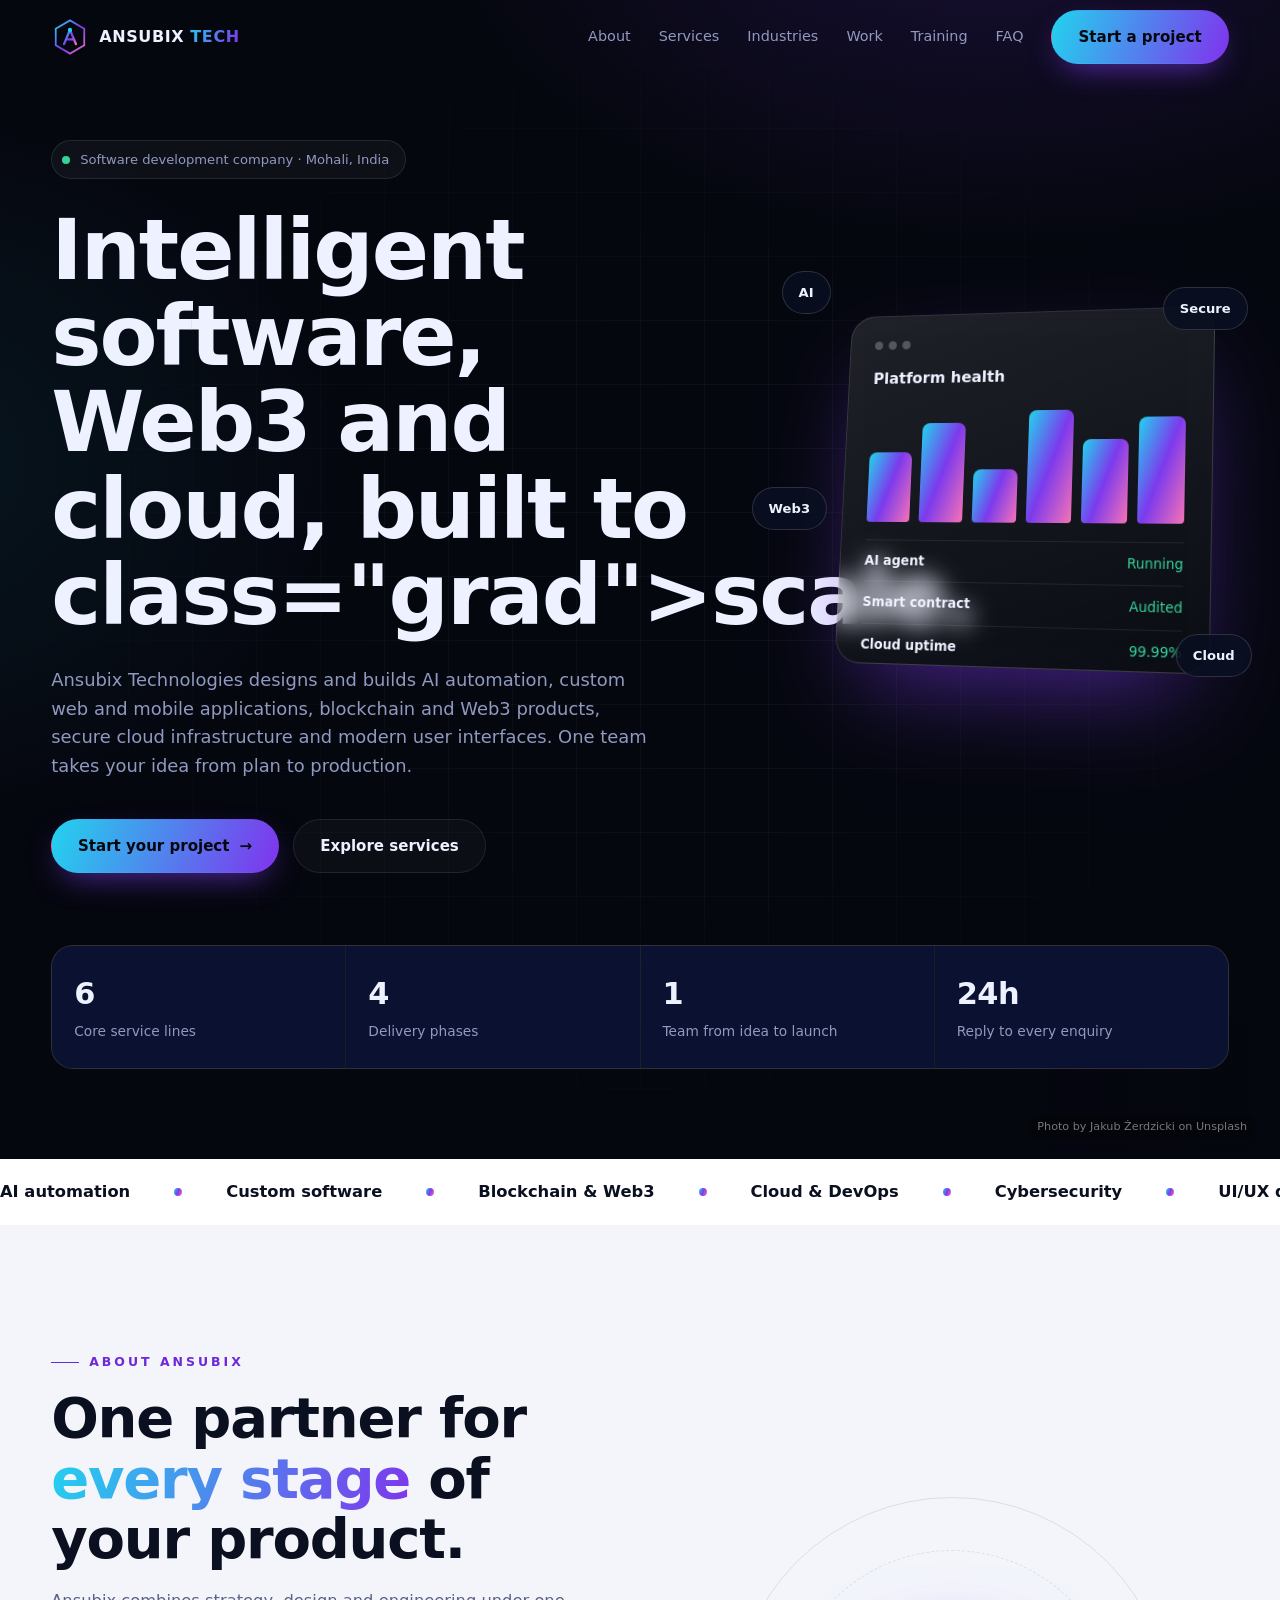
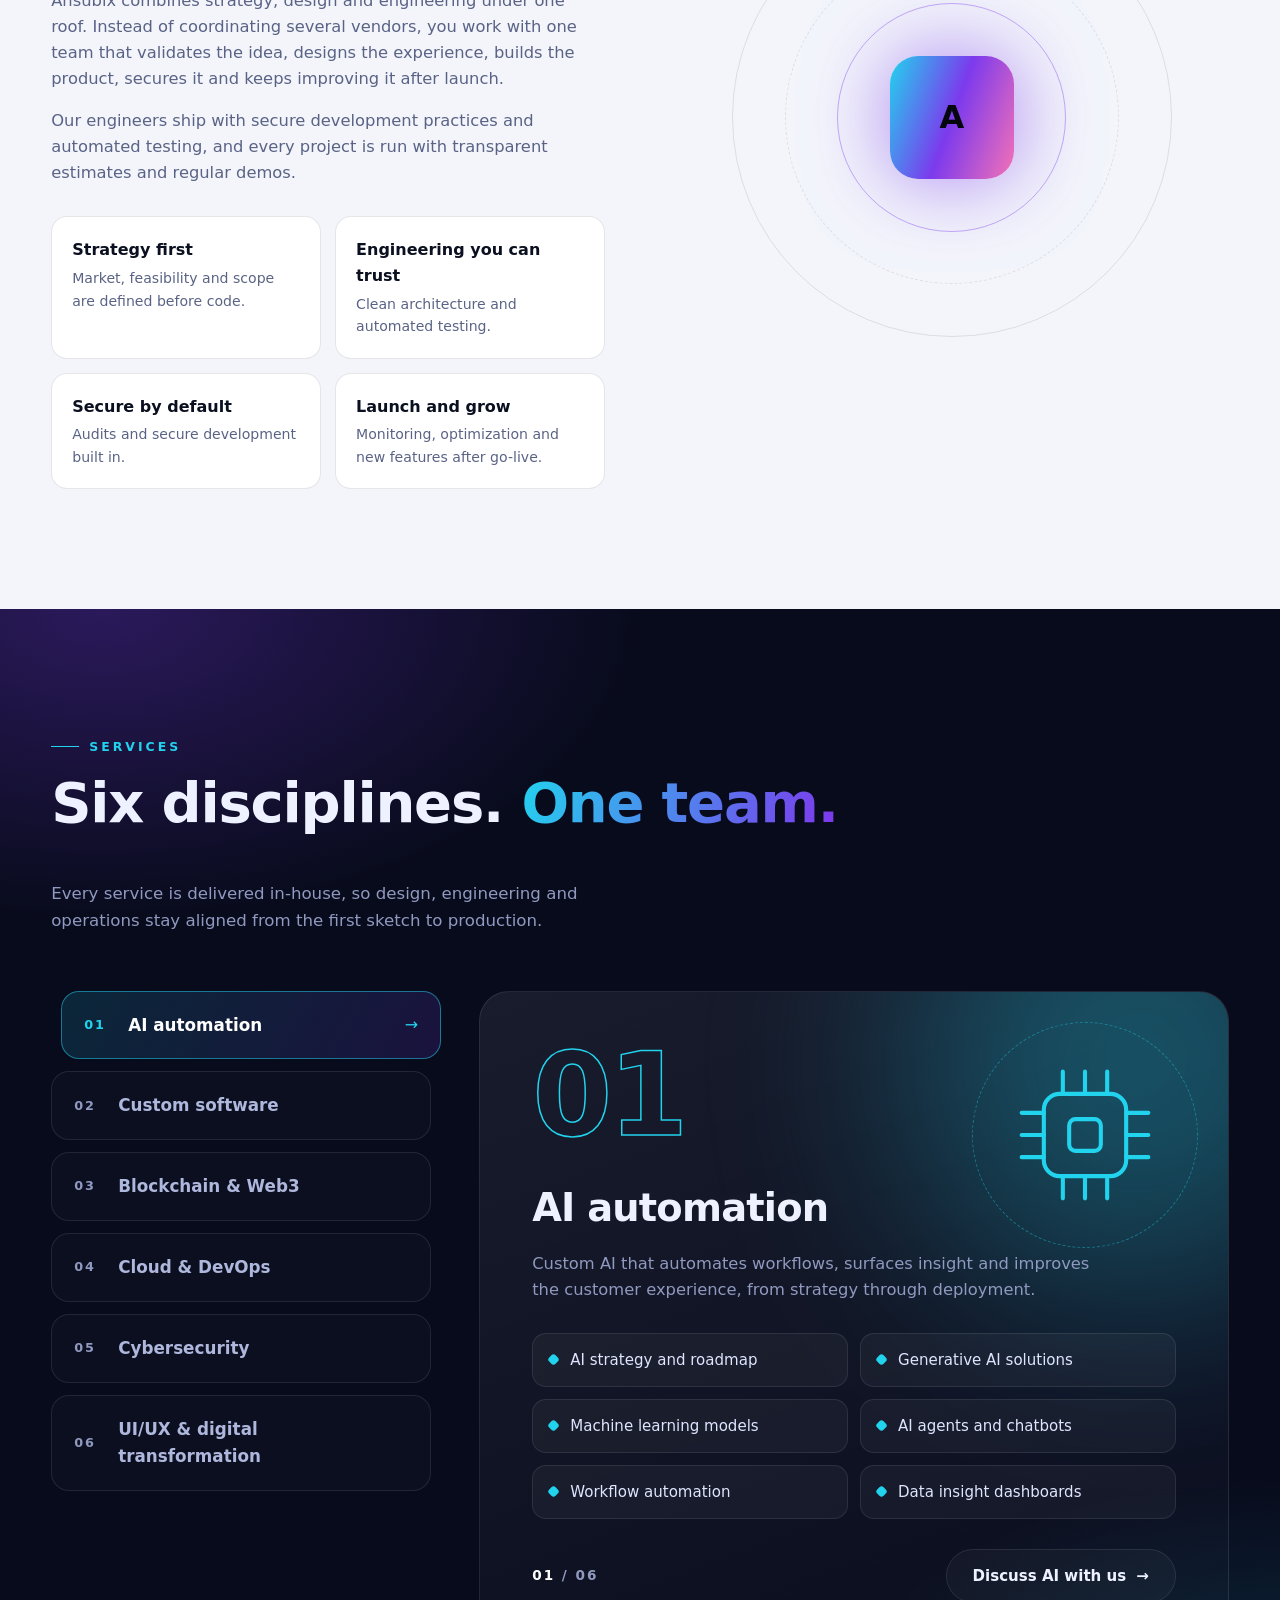
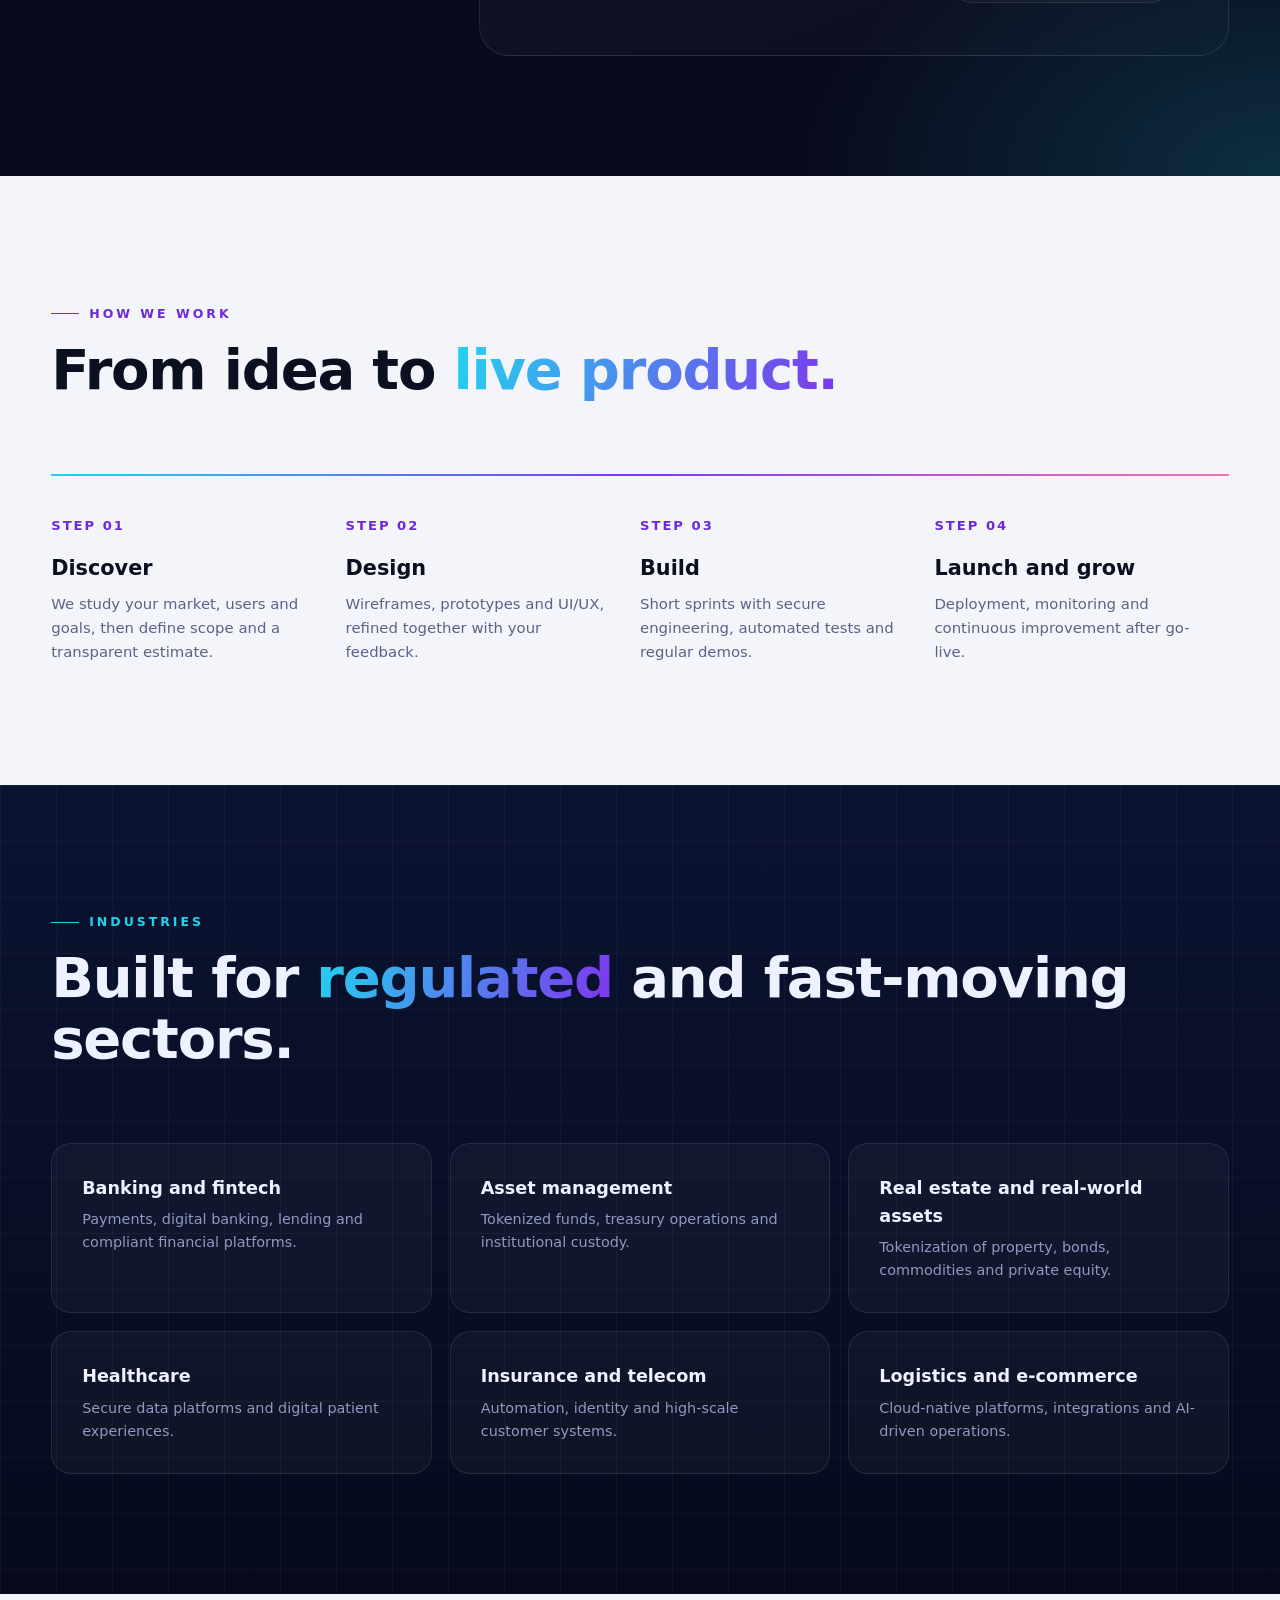
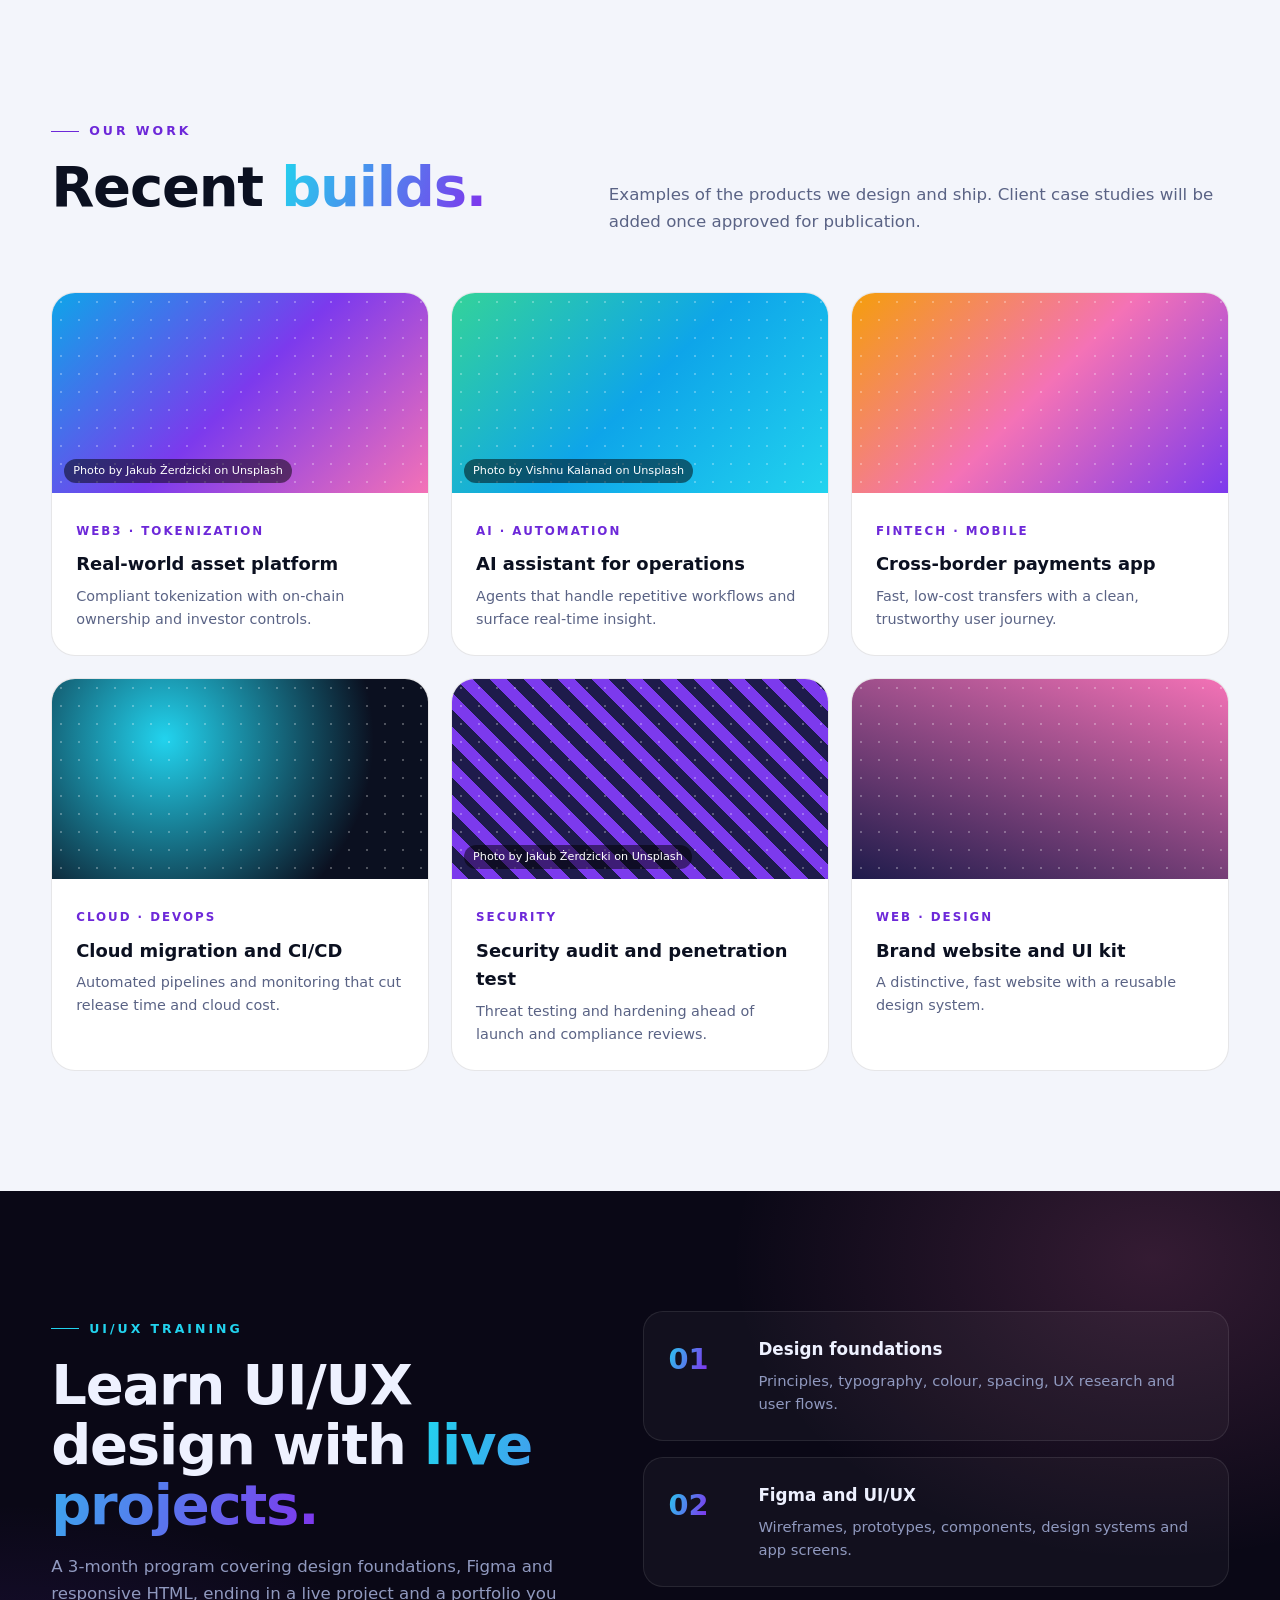
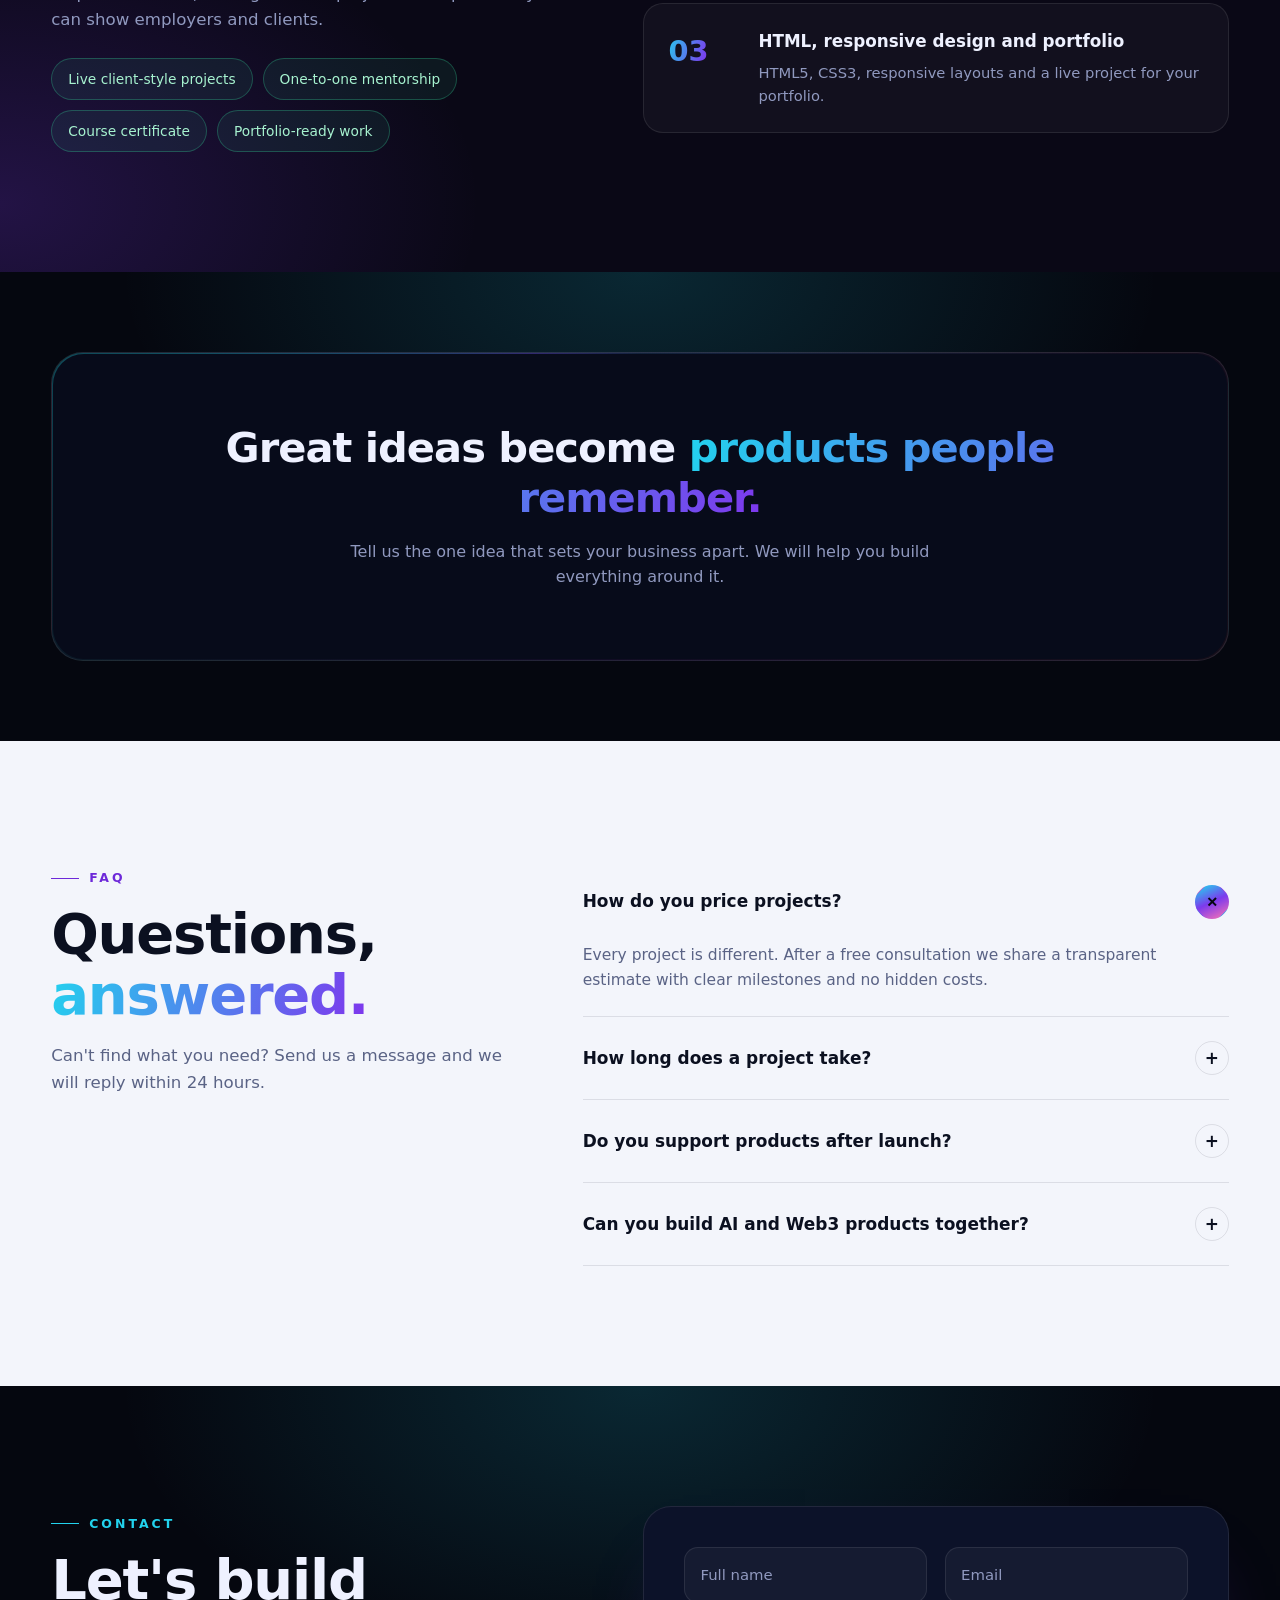
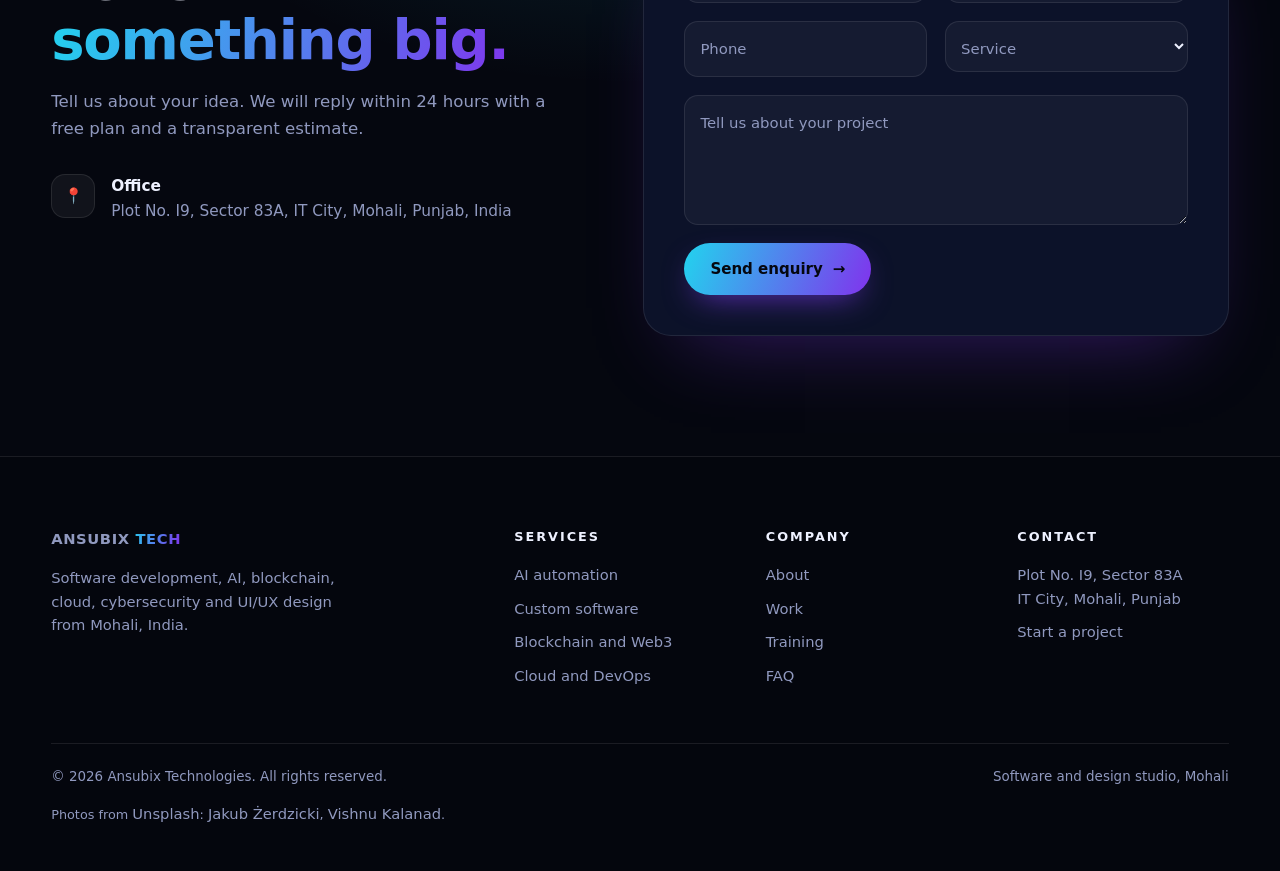
==== commit 8fd8760f: "Add files via upload" ====
--- a/index.html
+++ b/index.html
@@ -1,21 +1,328 @@
 <!DOCTYPE html>
-<html lang="en"><head><meta charset="utf-8"/><meta content="width=device-width, initial-scale=1" name="viewport"/><meta content="#f8f9fc" name="theme-color"/><meta content="ANSUBIX builds distinctive websites, intuitive apps, strategic product UI/UX and practical Web3 experiences." name="description"/><meta content="website" property="og:type"/><meta content="ANSUBIX Technologies | Website, UI/UX &amp; Blockchain Development" property="og:title"/><meta content="ANSUBIX builds distinctive websites, intuitive apps, strategic product UI/UX and practical Web3 experiences." property="og:description"/><meta content="https://ansubix.com/" property="og:url"/><meta content="summary" name="twitter:card"/><link href="https://ansubix.com/" rel="canonical"/><link href="assets/images/brand-mark.svg" rel="icon" type="image/svg+xml"/><link href="https://fonts.googleapis.com" rel="preconnect"/><link crossorigin="" href="https://fonts.gstatic.com" rel="preconnect"/><link href="https://fonts.googleapis.com/css2?family=DM+Sans:wght@400;500;600;700&amp;family=Plus+Jakarta+Sans:wght@400;500;600;700;800&amp;display=swap" rel="stylesheet"/><link href="assets/css/site.css" rel="stylesheet"/><title>ANSUBIX Technologies | Website, UI/UX &amp; Blockchain Development</title><script type="application/ld+json">{"@context":"https://schema.org","@type":"Organization","name":"ANSUBIX Technologies","url":"https://ansubix.com/"}</script><link href="assets/css/visual-v7.css" rel="stylesheet"/></head><body data-page="index.html"><a class="skip-link" href="#main">Skip to content</a><div class="topbar"><div class="container topbar-inner"><span class="topbar-left"><b class="pulse"></b> BUILDING DIGITAL EXPERIENCES THAT MAKE A DIFFERENCE</span><a href="contact.html">HAVE A PROJECT IN MIND? <svg aria-hidden="true" class="icon" fill="none" stroke="currentColor" stroke-linecap="round" stroke-linejoin="round" stroke-width="1.65" viewbox="0 0 24 24"><path d="M5 19 19 5M9 5h10v10"></path></svg></a></div></div>
-<header class="site-header" id="top"><div class="container nav-shell"><a aria-label="ANSUBIX Technologies home" class="brand" href="index.html"><img alt="ANSUBIX TECHNOLOGIES" height="36" src="assets/images/ansubix-wordmark.png" width="177"/></a><nav aria-label="Main navigation" class="nav-desktop"><a class="active" href="index.html">Home</a><a class="" href="about.html">About Us</a><div class="has-submenu"><button aria-controls="services-menu" aria-expanded="false" class="submenu-trigger" type="button">Services <span class="chevron">⌄</span></button><div class="submenu" id="services-menu"><span class="submenu-caption">SOLUTIONS &amp; EXPERTISE</span><a class="" href="website-app-development.html">Website &amp; App Development <svg aria-hidden="true" class="icon" fill="none" stroke="currentColor" stroke-linecap="round" stroke-linejoin="round" stroke-width="1.65" viewbox="0 0 24 24"><path d="M5 19 19 5M9 5h10v10"></path></svg></a><a class="" href="ui-ux-design.html">UI/UX Design <svg aria-hidden="true" class="icon" fill="none" stroke="currentColor" stroke-linecap="round" stroke-linejoin="round" stroke-width="1.65" viewbox="0 0 24 24"><path d="M5 19 19 5M9 5h10v10"></path></svg></a><a class="" href="blockchain-development.html">Blockchain Development <svg aria-hidden="true" class="icon" fill="none" stroke="currentColor" stroke-linecap="round" stroke-linejoin="round" stroke-width="1.65" viewbox="0 0 24 24"><path d="M5 19 19 5M9 5h10v10"></path></svg></a><a class="" href="crypto-listing.html">Crypto Listing <svg aria-hidden="true" class="icon" fill="none" stroke="currentColor" stroke-linecap="round" stroke-linejoin="round" stroke-width="1.65" viewbox="0 0 24 24"><path d="M5 19 19 5M9 5h10v10"></path></svg></a></div></div><a class="" href="portfolio.html">Portfolio</a><a class="" href="contact.html">Contact</a></nav><a class="btn btn-nav" href="contact.html"><span>Let’s Talk</span><svg aria-hidden="true" class="icon" fill="none" stroke="currentColor" stroke-linecap="round" stroke-linejoin="round" stroke-width="1.65" viewbox="0 0 24 24"><path d="M5 19 19 5M9 5h10v10"></path></svg></a><button aria-controls="mobile-navigation" aria-expanded="false" aria-label="Open navigation" class="menu-toggle" type="button"><span></span><span></span><span></span></button></div><nav aria-label="Mobile navigation" class="nav-mobile" hidden="" id="mobile-navigation"><a class="active" href="index.html">Home<svg aria-hidden="true" class="icon" fill="none" stroke="currentColor" stroke-linecap="round" stroke-linejoin="round" stroke-width="1.65" viewbox="0 0 24 24"><path d="M5 19 19 5M9 5h10v10"></path></svg></a><a class="" href="about.html">About Us<svg aria-hidden="true" class="icon" fill="none" stroke="currentColor" stroke-linecap="round" stroke-linejoin="round" stroke-width="1.65" viewbox="0 0 24 24"><path d="M5 19 19 5M9 5h10v10"></path></svg></a><a class="" href="website-app-development.html">Website &amp; App Development<svg aria-hidden="true" class="icon" fill="none" stroke="currentColor" stroke-linecap="round" stroke-linejoin="round" stroke-width="1.65" viewbox="0 0 24 24"><path d="M5 19 19 5M9 5h10v10"></path></svg></a><a class="" href="ui-ux-design.html">UI/UX Design<svg aria-hidden="true" class="icon" fill="none" stroke="currentColor" stroke-linecap="round" stroke-linejoin="round" stroke-width="1.65" viewbox="0 0 24 24"><path d="M5 19 19 5M9 5h10v10"></path></svg></a><a class="" href="blockchain-development.html">Blockchain Development<svg aria-hidden="true" class="icon" fill="none" stroke="currentColor" stroke-linecap="round" stroke-linejoin="round" stroke-width="1.65" viewbox="0 0 24 24"><path d="M5 19 19 5M9 5h10v10"></path></svg></a><a class="" href="crypto-listing.html">Crypto Listing<svg aria-hidden="true" class="icon" fill="none" stroke="currentColor" stroke-linecap="round" stroke-linejoin="round" stroke-width="1.65" viewbox="0 0 24 24"><path d="M5 19 19 5M9 5h10v10"></path></svg></a><a class="" href="portfolio.html">Portfolio<svg aria-hidden="true" class="icon" fill="none" stroke="currentColor" stroke-linecap="round" stroke-linejoin="round" stroke-width="1.65" viewbox="0 0 24 24"><path d="M5 19 19 5M9 5h10v10"></path></svg></a><a class="" href="contact.html">Contact Us<svg aria-hidden="true" class="icon" fill="none" stroke="currentColor" stroke-linecap="round" stroke-linejoin="round" stroke-width="1.65" viewbox="0 0 24 24"><path d="M5 19 19 5M9 5h10v10"></path></svg></a></nav></header><main id="main"><section class="hero-home"><div class="container hero-layout"><div class="hero-text"><div class="eyebrow"><span class="four-star">✦</span> ANSUBIX / DIGITAL PRODUCT STUDIO <span class="eyebrow-extra">CREATIVE BY DESIGN · ENGINEERED TO PERFORM</span></div><h1>Design bold.<br/>Build <span class="marked">beyond.</span></h1><p class="hero-description">Distinctive websites, intuitive digital products and purposeful technology. We turn ambitious ideas into memorable experiences—built to work as beautifully as they look.</p><div class="hero-actions"><a class="btn btn-primary" href="contact.html"><span>Start your project</span><svg aria-hidden="true" class="icon" fill="none" stroke="currentColor" stroke-linecap="round" stroke-linejoin="round" stroke-width="1.65" viewbox="0 0 24 24"><path d="M5 19 19 5M9 5h10v10"></path></svg></a><a class="btn btn-outline" href="#services"><span>Explore our services</span><svg aria-hidden="true" class="icon" fill="none" stroke="currentColor" stroke-linecap="round" stroke-linejoin="round" stroke-width="1.65" viewbox="0 0 24 24"><path d="M5 19 19 5M9 5h10v10"></path></svg></a></div><div class="hero-keywords"><span>WEBSITE &amp; APP DEVELOPMENT</span><i></i><span>UI/UX DESIGN</span><i></i><span>WEB3</span></div></div><div aria-label="Original illustration of product UI design and mobile technology" class="v7-hero-art"><img alt="Premium ANSUBIX product design collage with a website interface, mobile dashboard and abstract graphic elements" fetchpriority="high" height="910" src="assets/images/hero-art-v7.svg" width="1150"/><div class="v7-hero-sticker">DESIGN<br/><span>WITHOUT</span><br/>LIMITS<span class="asterisk">✳</span></div></div></div><div class="container hero-foot"><span>SCROLL TO EXPLORE</span><span class="line"></span><span>01 / 06</span></div></section>
-<section class="capability-bar"><div class="container cap-inner"><span>WHAT WE DO BEST</span><strong>Strategy</strong><b>✦</b><strong>Design</strong><b>✦</b><strong>Development</strong><b>✦</b><strong>Digital Growth</strong></div></section>
-<section class="section services-block" id="services"><div class="container"><div class="eyebrow"><span class="four-star">✦</span> OUR SERVICES </div><div class="services-title"><h2>Everything you need to build<br/><span class="mint-underline">a product people talk about.</span></h2><p>One studio. Four connected capabilities. Thoughtful solutions that work for people and perform for business.</p></div><div class="services-grid"><div class="services-dots"></div><a class="service-card" href="website-app-development.html"><div class="svc-card-icon"><svg aria-hidden="true" class="icon" fill="none" stroke="currentColor" stroke-linecap="round" stroke-linejoin="round" stroke-width="1.65" viewbox="0 0 24 24"><rect height="14" rx="2" width="19" x="2.5" y="3"></rect><path d="M8 21h8m-4-4v4"></path></svg></div><h3>Website &amp; App<br/>Development</h3><div class="service-rule"></div><p>Websites, platforms and apps engineered around your business needs.</p><span class="service-link">Discover service <span aria-hidden="true">⟶</span></span><span class="service-number">01</span></a><a class="service-card service-featured" href="ui-ux-design.html"><div class="svc-card-icon"><svg aria-hidden="true" class="icon" fill="none" stroke="currentColor" stroke-linecap="round" stroke-linejoin="round" stroke-width="1.65" viewbox="0 0 24 24"><path d="m12 19 7-7 3 3-7 7-5 1 2-4Zm7-7 2-2-3-3-2 2m-12 2 7-7 4 4-7 7-5 1 1-5Z"></path></svg></div><h3>Product UI/UX<br/>Design</h3><div class="service-rule"></div><p>Research-led product design that feels effortless to use and distinct to remember.</p><span class="service-link">Discover service <span aria-hidden="true">⟶</span></span><span class="service-number">02</span></a><a class="service-card" href="blockchain-development.html"><div class="svc-card-icon"><svg aria-hidden="true" class="icon" fill="none" stroke="currentColor" stroke-linecap="round" stroke-linejoin="round" stroke-width="1.65" viewbox="0 0 24 24"><path d="m12 2 9 5-9 5-9-5 9-5Zm-9 10 9 5 9-5M3 17l9 5 9-5"></path></svg></div><h3>Blockchain &amp; Web3<br/>Development</h3><div class="service-rule"></div><p>Smart-contract systems and Web3 experiences built around real utility.</p><span class="service-link">Discover service <span aria-hidden="true">⟶</span></span><span class="service-number">03</span></a><a class="service-card" href="crypto-listing.html"><div class="svc-card-icon"><svg aria-hidden="true" class="icon" fill="none" stroke="currentColor" stroke-linecap="round" stroke-linejoin="round" stroke-width="1.65" viewbox="0 0 24 24"><path d="M3 3v18h18M7 16l4-5 4 3 5-7"></path></svg></div><h3>Crypto Listing &amp;<br/>Marketing</h3><div class="service-rule"></div><p>Exchange-readiness, documentation and strategic ecosystem communication.</p><span class="service-link">Discover service <span aria-hidden="true">⟶</span></span><span class="service-number">04</span></a></div></div></section>
-<section class="section story-block"><div class="container story-grid"><div class="story-visual"><div class="story-visual-top"><span>DESIGN / DEVELOPMENT / DELIVERY</span><span>001 — 004</span></div><div class="story-big-type">IDEATE.<br/><span>DESIGN.</span><br/>DELIVER.</div><div class="story-graphic"><div class="story-arch"></div><div class="story-arch-small"></div><span>✳</span></div><div class="story-bottom">BETTER PRODUCTS BEGIN WITH BETTER QUESTIONS <b>↗</b></div></div><div class="story-copy"><div class="eyebrow"><span class="four-star">✦</span> BEYOND THE BRIEF </div><h2>Not just a website.<br/><em>A better way to do business.</em></h2><p>Good design gets attention. Thoughtful design creates clarity, builds confidence and removes friction. We connect the small details to the bigger commercial picture.</p><div class="story-list"><div><span>01</span><strong>Business-first thinking</strong><svg aria-hidden="true" class="icon" fill="none" stroke="currentColor" stroke-linecap="round" stroke-linejoin="round" stroke-width="1.65" viewbox="0 0 24 24"><path d="M5 19 19 5M9 5h10v10"></path></svg></div><div><span>02</span><strong>User-centred experiences</strong><svg aria-hidden="true" class="icon" fill="none" stroke="currentColor" stroke-linecap="round" stroke-linejoin="round" stroke-width="1.65" viewbox="0 0 24 24"><path d="M5 19 19 5M9 5h10v10"></path></svg></div><div><span>03</span><strong>Engineering with purpose</strong><svg aria-hidden="true" class="icon" fill="none" stroke="currentColor" stroke-linecap="round" stroke-linejoin="round" stroke-width="1.65" viewbox="0 0 24 24"><path d="M5 19 19 5M9 5h10v10"></path></svg></div></div><a class="btn btn-text" href="about.html"><span>Get to know us</span><svg aria-hidden="true" class="icon" fill="none" stroke="currentColor" stroke-linecap="round" stroke-linejoin="round" stroke-width="1.65" viewbox="0 0 24 24"><path d="M5 19 19 5M9 5h10v10"></path></svg></a></div></div></section>
-<section class="section v7-featured" id="work"><div class="container"><div class="v7-section-top"><span class="v7-kicker">✦   SELECTED DESIGN WORK</span><span>01 — 03 / CURATED PROJECTS</span></div><div class="v7-featured-heading"><h2>Ideas with <em>impact.</em><br/>Design with <span>personality.</span></h2><div><p>Real design projects from Mangat Singh’s published Behance portfolio, showcased with original editorial presentation graphics.</p><a class="v7-text-link" href="portfolio.html">Explore the portfolio <b>↗</b></a></div></div><div class="v7-project-grid v7-featured-grid"><article class="v7-project v7-project-feature" data-category="Website">
-<a aria-label="View Disney Travels Planning — Website Redesign on Behance" class="v7-project-link" href="https://www.behance.net/gallery/202274125/Disney-Travels-Planning-Website-Redesign" rel="noopener noreferrer" target="_blank">
-<div class="v7-project-art"><img alt="Original editorial graphic for the Travel experience redesign portfolio entry" height="700" loading="lazy" src="assets/images/project-travel-editorial.svg" width="960"/><span aria-hidden="true" class="v7-project-open">↗</span><span class="v7-art-credit">EDITORIAL COVER · SEE ORIGINAL ON BEHANCE</span></div>
-<div class="v7-project-caption"><span class="v7-project-category">01 / Travel / Website UI</span><h3>Disney Travels Planning — Website Redesign</h3><p>A travel website design exploration with stronger visual storytelling and a destination-led experience.</p><span class="v7-project-action">View original project <b>↗</b></span></div>
-</a></article><article class="v7-project" data-category="Mobile App">
-<a aria-label="View Design Loan Apps — Digital Fintech UI on Behance" class="v7-project-link" href="https://www.behance.net/gallery/197465269/Design-Loan-Apps-Digital-Fintech-Mobile-UI-Design" rel="noopener noreferrer" target="_blank">
-<div class="v7-project-art"><img alt="Original editorial graphic for the Fintech mobile experience portfolio entry" height="700" loading="lazy" src="assets/images/project-loan-editorial.svg" width="960"/><span aria-hidden="true" class="v7-project-open">↗</span><span class="v7-art-credit">EDITORIAL COVER · SEE ORIGINAL ON BEHANCE</span></div>
-<div class="v7-project-caption"><span class="v7-project-category">02 / Fintech / Mobile UI</span><h3>Design Loan Apps — Digital Fintech UI</h3><p>A loan-application interface study focused on structured information and clear mobile screens.</p><span class="v7-project-action">View original project <b>↗</b></span></div>
-</a></article><article class="v7-project" data-category="Dashboard">
-<a aria-label="View Project Management Web App Dashboard on Behance" class="v7-project-link" href="https://www.behance.net/gallery/173125851/Dashboard-Design-for-a-Project-Management-Web-App" rel="noopener noreferrer" target="_blank">
-<div class="v7-project-art"><img alt="Original editorial graphic for the Project-management platform portfolio entry" height="700" loading="lazy" src="assets/images/project-dashboard-editorial.svg" width="960"/><span aria-hidden="true" class="v7-project-open">↗</span><span class="v7-art-credit">EDITORIAL COVER · SEE ORIGINAL ON BEHANCE</span></div>
-<div class="v7-project-caption"><span class="v7-project-category">03 / SaaS / Dashboard UI</span><h3>Project Management Web App Dashboard</h3><p>A dashboard interface concept for presenting project information in an organised workspace.</p><span class="v7-project-action">View original project <b>↗</b></span></div>
-</a></article></div><div class="v7-source-notice"><span>↗</span><p><strong>Source transparency.</strong> Project titles and links are from Mangat Singh’s Behance portfolio. The artwork above is a custom ANSUBIX presentation cover—not the original case-study screenshot or a claim of ANSUBIX client delivery.</p></div></div></section>
-<section class="section how-block"><div class="container"><div class="eyebrow"><span class="four-star">✦</span> HOW WE WORK </div><div class="how-heading"><h2>Clear process.<br/><span class="mint-underline">Better outcomes.</span></h2><p>A connected workflow from the first conversation to the last round of polish — tailored to the complexity of your project.</p></div><div class="step-grid"><div class="step"><span class="step-index">01</span><span class="step-ico"><svg aria-hidden="true" class="icon" fill="none" stroke="currentColor" stroke-linecap="round" stroke-linejoin="round" stroke-width="1.65" viewbox="0 0 24 24"><circle cx="11" cy="11" r="7"></circle><path d="m16 16 5 5"></path></svg></span><h3>Discover</h3><p>Understand the users, opportunity and business priorities.</p></div><div class="step"><span class="step-index">02</span><span class="step-ico"><svg aria-hidden="true" class="icon" fill="none" stroke="currentColor" stroke-linecap="round" stroke-linejoin="round" stroke-width="1.65" viewbox="0 0 24 24"><path d="m12 19 7-7 3 3-7 7-5 1 2-4Zm7-7 2-2-3-3-2 2m-12 2 7-7 4 4-7 7-5 1 1-5Z"></path></svg></span><h3>Design</h3><p>Give ideas structure with thoughtful UX and expressive UI.</p></div><div class="step"><span class="step-index">03</span><span class="step-ico"><svg aria-hidden="true" class="icon" fill="none" stroke="currentColor" stroke-linecap="round" stroke-linejoin="round" stroke-width="1.65" viewbox="0 0 24 24"><path d="m8 7-5 5 5 5m8-10 5 5-5 5m-3-13-3 20"></path></svg></span><h3>Develop</h3><p>Bring the design to life with capable engineering.</p></div><div class="step"><span class="step-index">04</span><span class="step-ico"><svg aria-hidden="true" class="icon" fill="none" stroke="currentColor" stroke-linecap="round" stroke-linejoin="round" stroke-width="1.65" viewbox="0 0 24 24"><path d="M4 16c-1 1-1 5-1 5s4 0 5-1l4-4-4-4-4 4Zm8 0c5-2 8-6 9-13-7 1-11 4-13 9m5-5 4 4M6 19l-2 2"></path><circle cx="16" cy="8" r="1"></circle></svg></span><h3>Evolve</h3><p>Launch, measure and iterate on what truly matters.</p></div></div></div></section>
-<section class="section standards-block"><div class="container standards-inner"><div class="standards-copy"><div class="eyebrow"><span class="four-star">✦</span> OUR WORKING PRINCIPLES </div><h2>Thoughtful by design.<br/><em>Practical by nature.</em></h2><p>We believe great digital experiences are clear, fast, accessible and grounded in real user needs — not just impressive on a slide.</p><a class="btn btn-outline" href="about.html"><span>Our approach</span><svg aria-hidden="true" class="icon" fill="none" stroke="currentColor" stroke-linecap="round" stroke-linejoin="round" stroke-width="1.65" viewbox="0 0 24 24"><path d="M5 19 19 5M9 5h10v10"></path></svg></a></div><div class="standards-cards"><div><span><svg aria-hidden="true" class="icon" fill="none" stroke="currentColor" stroke-linecap="round" stroke-linejoin="round" stroke-width="1.65" viewbox="0 0 24 24"><path d="M4 3 19 12l-6 2-2 7-7-18Z"></path></svg></span><h3>Built for people</h3><p>Interfaces shaped around the way people think and act.</p></div><div><span><svg aria-hidden="true" class="icon" fill="none" stroke="currentColor" stroke-linecap="round" stroke-linejoin="round" stroke-width="1.65" viewbox="0 0 24 24"><path d="m13 2-9 12h7l-1 8 10-12h-7l0-8Z"></path></svg></span><h3>Built to perform</h3><p>Lean experiences with responsive, maintainable front ends.</p></div><div><span><svg aria-hidden="true" class="icon" fill="none" stroke="currentColor" stroke-linecap="round" stroke-linejoin="round" stroke-width="1.65" viewbox="0 0 24 24"><path d="m12 2 9 4v6c0 5-3.5 8.5-9 10-5.5-1.5-9-5-9-10V6l9-4Z"></path><path d="m8.5 12 2.5 2.5 4.5-5"></path></svg></span><h3>Built with clarity</h3><p>Transparent scope, considered decisions and realistic delivery.</p></div></div></div></section><section class="section closing-block"><div class="container"><div class="closing-panel"><div class="closing-ring"></div><div class="closing-top"><span>✦   LET’S CREATE SOMETHING EXCEPTIONAL</span><span>YOUR NEXT MOVE / ANSUBIX</span></div><h2>Have a big idea?<br/><em>Let’s build it right.</em></h2><p>From an ambitious first launch to a thoughtful redesign, we’ll help you shape a clearer path from concept to product.</p><a class="btn btn-white" href="contact.html"><span>Tell us about your project</span><svg aria-hidden="true" class="icon" fill="none" stroke="currentColor" stroke-linecap="round" stroke-linejoin="round" stroke-width="1.65" viewbox="0 0 24 24"><path d="M5 19 19 5M9 5h10v10"></path></svg></a><span class="closing-decor">✳</span></div></div></section></main><footer class="footer"><div class="container"><div class="footer-top"><div class="footer-statement"><div class="eyebrow"><span class="four-star">✦</span> THE NEXT CHAPTER STARTS HERE </div><h2>Ready to make<br/><em>something brilliant?</em></h2><a class="btn btn-mint" href="contact.html"><span>Start a conversation</span><svg aria-hidden="true" class="icon" fill="none" stroke="currentColor" stroke-linecap="round" stroke-linejoin="round" stroke-width="1.65" viewbox="0 0 24 24"><path d="M5 19 19 5M9 5h10v10"></path></svg></a></div><div class="footer-brand"><div class="brand brand-footer"><img alt="ANSUBIX Technologies" height="40" src="assets/images/ansubix-wordmark.png" width="200"/></div><p>Design-led digital products.<br/>Thoughtful engineering.<br/>Technology with purpose.</p></div></div><div class="footer-links"><div><b>EXPLORE</b><a href="index.html">Home</a><a href="about.html">About Us</a><a href="portfolio.html">Portfolio</a><a href="contact.html">Contact Us</a><a href="https://www.behance.net/mangat" rel="noopener noreferrer" target="_blank">Design Portfolio ↗</a></div><div><b>EXPERTISE</b><a href="website-app-development.html">Website &amp; App Development</a><a href="ui-ux-design.html">UI/UX Design</a><a href="blockchain-development.html">Blockchain Development</a><a href="crypto-listing.html">Crypto Listing</a></div><div class="footer-availability"><b>WORK WITH US</b><p>Tell us what you’re building and what success looks like.</p><a href="contact.html">DISCUSS A PROJECT <svg aria-hidden="true" class="icon" fill="none" stroke="currentColor" stroke-linecap="round" stroke-linejoin="round" stroke-width="1.65" viewbox="0 0 24 24"><path d="M5 19 19 5M9 5h10v10"></path></svg></a></div></div><div class="footer-bottom"><span>© 2026 ANSUBIX TECHNOLOGIES. ALL RIGHTS RESERVED.</span><span>DESIGNED WITH PURPOSE · BUILT TO PERFORM</span><a href="#top">BACK TO TOP ↑</a></div></div></footer><script defer="" src="assets/js/site.js"></script></body></html>+<html lang="en">
+<head>
+<meta charset="utf-8">
+<meta name="viewport" content="width=device-width, initial-scale=1">
+<title>Ansubix Technologies | Software, AI, Web3 & Cloud Development Company in Mohali</title>
+<meta name="description" content="Ansubix Technologies is a software development company in Mohali, India. We deliver AI automation, web and mobile apps, blockchain and Web3 development, cloud and DevOps, cybersecurity audits and UI/UX design.">
+<meta name="robots" content="index, follow, max-image-preview:large">
+<meta name="author" content="Ansubix Technologies">
+<meta name="theme-color" content="#05070f">
+<!-- Replace with your live domain before launch -->
+<link rel="canonical" href="https://www.example.com/">
+<meta property="og:type" content="website">
+<meta property="og:site_name" content="Ansubix Technologies">
+<meta property="og:title" content="Ansubix Technologies | Software, AI, Web3 & Cloud Development">
+<meta property="og:description" content="AI automation, custom software, blockchain and Web3, cloud and DevOps, cybersecurity and UI/UX design from Mohali, India.">
+<meta property="og:locale" content="en_US">
+<meta name="twitter:card" content="summary_large_image">
+<link rel="icon" href="data:image/svg+xml,%3Csvg xmlns='http://www.w3.org/2000/svg' viewBox='0 0 64 64'%3E%3Cpolygon points='32,4 56,18 56,46 32,60 8,46 8,18' fill='none' stroke='%2322d3ee' stroke-width='4'/%3E%3C/svg%3E">
+<link rel="preconnect" href="https://cdnjs.cloudflare.com" crossorigin>
+<link rel="stylesheet" href="assets/css/styles.css">
+<script type="application/ld+json">
+{
+  "@context": "https://schema.org",
+  "@type": "ProfessionalService",
+  "name": "Ansubix Technologies",
+  "description": "Software development, AI automation, blockchain and Web3, cloud and DevOps, cybersecurity and UI/UX design company in Mohali, India.",
+  "address": {"@type": "PostalAddress", "streetAddress": "Plot No. I9, Sector 83A, IT City", "addressLocality": "Mohali", "addressRegion": "Punjab", "addressCountry": "IN"},
+  "areaServed": "Worldwide",
+  "knowsAbout": ["Software development", "Web development", "Mobile app development", "Artificial intelligence", "AI automation", "Blockchain development", "Smart contracts", "Web3 development", "Tokenization", "Cloud migration", "DevOps", "Cybersecurity audits", "Penetration testing", "UI/UX design", "Design systems"],
+  "hasOfferCatalog": {
+    "@type": "OfferCatalog",
+    "name": "Ansubix services",
+    "itemListElement": [
+      {"@type": "Offer", "itemOffered": {"@type": "Service", "name": "AI & Automation"}},
+      {"@type": "Offer", "itemOffered": {"@type": "Service", "name": "Software Engineering"}},
+      {"@type": "Offer", "itemOffered": {"@type": "Service", "name": "Blockchain & Web3"}},
+      {"@type": "Offer", "itemOffered": {"@type": "Service", "name": "Cloud & Digital Infrastructure"}},
+      {"@type": "Offer", "itemOffered": {"@type": "Service", "name": "Cybersecurity"}},
+      {"@type": "Offer", "itemOffered": {"@type": "Service", "name": "Digital Transformation & UI/UX Design"}}
+    ]
+  }
+}
+</script>
+</head>
+<body>
+<a class="skip" href="#main">Skip to content</a>
+
+<header class="hdr" id="hdr">
+  <div class="wrap nav">
+    <a href="#top" class="brand" aria-label="Ansubix Technologies home">
+      <svg viewBox="0 0 64 64" aria-hidden="true"><defs><linearGradient id="lg" x1="0" y1="0" x2="1" y2="1"><stop offset="0" stop-color="#22d3ee"/><stop offset=".55" stop-color="#7c3aed"/><stop offset="1" stop-color="#f472b6"/></linearGradient></defs><polygon points="32,4 56,18 56,46 32,60 8,46 8,18" fill="none" stroke="url(#lg)" stroke-width="3"/><path d="M22 44 L32 20 L42 44 M26 36 H38" fill="none" stroke="url(#lg)" stroke-width="4" stroke-linecap="round" stroke-linejoin="round"/><circle cx="32" cy="20" r="3.5" fill="#22d3ee"/></svg>
+      <span>ANSUBIX<span class="grad"> TECH</span></span>
+    </a>
+    <nav class="menu" id="menu" aria-label="Primary">
+      <a href="#about">About</a>
+      <a href="#services">Services</a>
+      <a href="#industries">Industries</a>
+      <a href="#work">Work</a>
+      <a href="#training">Training</a>
+      <a href="#faq">FAQ</a>
+      <a href="#contact" class="btn btn-primary">Start a project</a>
+    </nav>
+    <button class="burger" id="burger" aria-label="Open menu" aria-expanded="false" aria-controls="menu">☰</button>
+  </div>
+</header>
+<div class="progress" id="progress" aria-hidden="true"></div>
+
+<main id="main">
+
+<!-- HERO -->
+<section class="hero" id="top">
+  <div class="hero-grid" aria-hidden="true"></div>
+  <div class="hero-photo" aria-hidden="true"><img src="https://images.unsplash.com/photo-1759661990336-51bd4b951fea?auto=format&fit=crop&w=1600&q=70" alt="" width="1600" height="1000" loading="eager" decoding="async"><a class="credit hero-credit" href="https://unsplash.com/photos/computer-screens-displaying-code-with-neon-lighting-WD7S-Lz12Es" target="_blank" rel="noopener">Photo by Jakub Żerdzicki on Unsplash</a></div>
+  <div class="wrap" style="position:relative">
+    <span class="pill"><span class="live" aria-hidden="true"></span>Software development company · Mohali, India</span>
+    <h1 id="headline">Intelligent software, Web3 and cloud, built to <span class="grad">scale.</span></h1>
+    <p class="lead">Ansubix Technologies designs and builds AI automation, custom web and mobile applications, blockchain and Web3 products, secure cloud infrastructure and modern user interfaces. One team takes your idea from plan to production.</p>
+    <div class="hero-cta">
+      <a href="#contact" class="btn btn-primary">Start your project <span aria-hidden="true">→</span></a>
+      <a href="#services" class="btn btn-ghost">Explore services</a>
+    </div>
+    <dl class="hero-stats">
+      <div><dt><strong>6</strong></dt><dd><span>Core service lines</span></dd></div>
+      <div><dt><strong>4</strong></dt><dd><span>Delivery phases</span></dd></div>
+      <div><dt><strong>1</strong></dt><dd><span>Team from idea to launch</span></dd></div>
+      <div><dt><strong>24h</strong></dt><dd><span>Reply to every enquiry</span></dd></div>
+    </dl>
+  </div>
+  <div class="hero-art" aria-hidden="true">
+    <div class="hcard">
+      <div class="hc-top"><span></span><span></span><span></span></div>
+      <div class="hc-title">Platform health</div>
+      <div class="hc-bars"><i style="--h:60%"></i><i style="--h:85%"></i><i style="--h:45%"></i><i style="--h:95%"></i><i style="--h:70%"></i><i style="--h:88%"></i></div>
+      <div class="hc-row"><b>AI agent</b><span>Running</span></div>
+      <div class="hc-row"><b>Smart contract</b><span>Audited</span></div>
+      <div class="hc-row"><b>Cloud uptime</b><span>99.99%</span></div>
+    </div>
+    <div class="chip c1">AI</div><div class="chip c2">Web3</div><div class="chip c3">Cloud</div><div class="chip c4">Secure</div>
+  </div>
+</section>
+
+<div class="marquee" aria-hidden="true">
+  <div class="track">
+    <span>AI automation</span><span>Custom software</span><span>Blockchain &amp; Web3</span><span>Cloud &amp; DevOps</span><span>Cybersecurity</span><span>UI/UX design</span>
+    <span>AI automation</span><span>Custom software</span><span>Blockchain &amp; Web3</span><span>Cloud &amp; DevOps</span><span>Cybersecurity</span><span>UI/UX design</span>
+  </div>
+</div>
+
+<!-- ABOUT -->
+<section id="about" class="light">
+  <div class="wrap about">
+    <div class="rv">
+      <span class="kicker">About Ansubix</span>
+      <h2 class="title">One partner for <span class="grad">every stage</span> of your product.</h2>
+      <p>Ansubix combines strategy, design and engineering under one roof. Instead of coordinating several vendors, you work with one team that validates the idea, designs the experience, builds the product, secures it and keeps improving it after launch.</p>
+      <p>Our engineers ship with secure development practices and automated testing, and every project is run with transparent estimates and regular demos.</p>
+      <div class="values">
+        <article class="value rv d1"><h3>Strategy first</h3><p>Market, feasibility and scope are defined before code.</p></article>
+        <article class="value rv d2"><h3>Engineering you can trust</h3><p>Clean architecture and automated testing.</p></article>
+        <article class="value rv d3"><h3>Secure by default</h3><p>Audits and secure development built in.</p></article>
+        <article class="value rv d4"><h3>Launch and grow</h3><p>Monitoring, optimization and new features after go-live.</p></article>
+      </div>
+    </div>
+    <div class="rings rv d2" aria-hidden="true"><i></i><i></i><i></i><div class="core">A</div></div>
+  </div>
+</section>
+
+<!-- SERVICES -->
+<section id="services" class="dark-mesh">
+  <div class="wrap">
+    <div class="head">
+      <div class="rv"><span class="kicker">Services</span><h2 class="title">Six disciplines. <span class="grad">One team.</span></h2></div>
+      <p class="sub rv d1">Every service is delivered in-house, so design, engineering and operations stay aligned from the first sketch to production.</p>
+    </div>
+    <div class="svc rv">
+      <div class="svc-tabs" role="tablist" aria-label="Service lines" id="svc-tabs">
+        <button class="svc-tab" role="tab" id="t0" aria-selected="true" aria-controls="p0" data-i="0"><span class="tn">01</span><span class="tt">AI automation</span><span class="ta" aria-hidden="true">→</span></button>
+        <button class="svc-tab" role="tab" id="t1" aria-selected="false" aria-controls="p1" data-i="1" tabindex="-1"><span class="tn">02</span><span class="tt">Custom software</span><span class="ta" aria-hidden="true">→</span></button>
+        <button class="svc-tab" role="tab" id="t2" aria-selected="false" aria-controls="p2" data-i="2" tabindex="-1"><span class="tn">03</span><span class="tt">Blockchain &amp; Web3</span><span class="ta" aria-hidden="true">→</span></button>
+        <button class="svc-tab" role="tab" id="t3" aria-selected="false" aria-controls="p3" data-i="3" tabindex="-1"><span class="tn">04</span><span class="tt">Cloud &amp; DevOps</span><span class="ta" aria-hidden="true">→</span></button>
+        <button class="svc-tab" role="tab" id="t4" aria-selected="false" aria-controls="p4" data-i="4" tabindex="-1"><span class="tn">05</span><span class="tt">Cybersecurity</span><span class="ta" aria-hidden="true">→</span></button>
+        <button class="svc-tab" role="tab" id="t5" aria-selected="false" aria-controls="p5" data-i="5" tabindex="-1"><span class="tn">06</span><span class="tt">UI/UX &amp; digital transformation</span><span class="ta" aria-hidden="true">→</span></button>
+      </div>
+      <div class="svc-panel">
+        <div class="svc-art" aria-hidden="true">
+          <svg class="show" viewBox="0 0 120 120"><rect x="34" y="34" width="52" height="52" rx="10"/><rect x="50" y="50" width="20" height="20" rx="4"/><path d="M46 34V20M60 34V20M74 34V20M46 86v14M60 86v14M74 86v14M34 46H20M34 60H20M34 74H20M86 46h14M86 60h14M86 74h14"/></svg>
+          <svg viewBox="0 0 120 120"><rect x="16" y="26" width="88" height="68" rx="10"/><path d="M16 42h88"/><circle cx="26" cy="34" r="2"/><circle cx="34" cy="34" r="2"/><path d="M48 64l-10-10 10-10M72 44l10 10-10 10M65 40l-10 40"/></svg>
+          <svg viewBox="0 0 120 120"><path d="M60 14l40 23v46l-40 23-40-23V37z"/><path d="M60 14v46M20 37l40 23 40-23M60 60v44"/></svg>
+          <svg viewBox="0 0 120 120"><path d="M36 84h48a18 18 0 0 0 2-36 26 26 0 0 0-50-4 20 20 0 0 0 0 40z"/><path d="M60 94V66M52 74l8-8 8 8"/></svg>
+          <svg viewBox="0 0 120 120"><path d="M60 14l38 13v28c0 24-16 40-38 50-22-10-38-26-38-50V27z"/><path d="M44 60l11 11 21-23"/></svg>
+          <svg viewBox="0 0 120 120"><path d="M22 98C36 44 84 84 98 22"/><circle cx="22" cy="98" r="6"/><circle cx="98" cy="22" r="6"/><circle cx="60" cy="60" r="4"/><path d="M22 98L60 60L98 22" stroke-dasharray="3 6"/></svg>
+        </div>
+        <div class="svc-item show" role="tabpanel" id="p0" aria-labelledby="t0" style="--c1:#22d3ee">
+          <div class="svc-big" aria-hidden="true">01</div>
+          <div><h3>AI automation</h3><p>Custom AI that automates workflows, surfaces insight and improves the customer experience, from strategy through deployment.</p></div>
+          <ul class="svc-list"><li>AI strategy and roadmap</li><li>Generative AI solutions</li><li>Machine learning models</li><li>AI agents and chatbots</li><li>Workflow automation</li><li>Data insight dashboards</li></ul>
+          <div class="svc-foot"><span class="svc-count"><b>01</b> / 06</span><a href="#contact" class="btn btn-ghost">Discuss AI with us <span aria-hidden="true">→</span></a></div>
+        </div>
+        <div class="svc-item" role="tabpanel" id="p1" aria-labelledby="t1" style="--c1:#7c3aed">
+          <div class="svc-big" aria-hidden="true">02</div>
+          <div><h3>Custom software development</h3><p>Fast, secure and scalable web and mobile products, from MVP to enterprise platform, built around how your users work.</p></div>
+          <ul class="svc-list"><li>Web applications</li><li>Mobile apps for Android and iOS</li><li>Custom enterprise software</li><li>MVP development</li><li>APIs and integrations</li><li>SaaS platforms</li></ul>
+          <div class="svc-foot"><span class="svc-count"><b>02</b> / 06</span><a href="#contact" class="btn btn-ghost">Discuss your product <span aria-hidden="true">→</span></a></div>
+        </div>
+        <div class="svc-item" role="tabpanel" id="p2" aria-labelledby="t2" style="--c1:#f472b6">
+          <div class="svc-big" aria-hidden="true">03</div>
+          <div><h3>Blockchain and Web3 development</h3><p>Secure on-chain systems, from smart contracts and tokens to exchanges, wallets and real-world asset tokenization.</p></div>
+          <ul class="svc-list"><li>Smart contract development</li><li>Token development</li><li>DeFi platforms</li><li>Crypto wallets</li><li>dApp development</li><li>Stablecoin payment infrastructure</li></ul>
+          <div class="svc-foot"><span class="svc-count"><b>03</b> / 06</span><a href="#contact" class="btn btn-ghost">Build on-chain <span aria-hidden="true">→</span></a></div>
+        </div>
+        <div class="svc-item" role="tabpanel" id="p3" aria-labelledby="t3" style="--c1:#34d399">
+          <div class="svc-big" aria-hidden="true">04</div>
+          <div><h3>Cloud and DevOps</h3><p>Infrastructure designed to scale with predictable costs, automated pipelines and monitored, resilient operations.</p></div>
+          <ul class="svc-list"><li>Cloud migration</li><li>DevOps and CI/CD pipelines</li><li>Cloud architecture</li><li>Monitoring and cost optimization</li><li>Managed cloud operations</li></ul>
+          <div class="svc-foot"><span class="svc-count"><b>04</b> / 06</span><a href="#contact" class="btn btn-ghost">Plan my cloud <span aria-hidden="true">→</span></a></div>
+        </div>
+        <div class="svc-item" role="tabpanel" id="p4" aria-labelledby="t4" style="--c1:#f59e0b">
+          <div class="svc-big" aria-hidden="true">05</div>
+          <div><h3>Cybersecurity and audits</h3><p>Find weak points early, harden your systems and show users and auditors that their data is protected.</p></div>
+          <ul class="svc-list"><li>Security audits</li><li>Penetration testing</li><li>Secure development practices</li><li>Data protection</li><li>Compliance consulting</li></ul>
+          <div class="svc-foot"><span class="svc-count"><b>05</b> / 06</span><a href="#contact" class="btn btn-ghost">Get a security review <span aria-hidden="true">→</span></a></div>
+        </div>
+        <div class="svc-item" role="tabpanel" id="p5" aria-labelledby="t5" style="--c1:#22d3ee">
+          <div class="svc-big" aria-hidden="true">06</div>
+          <div><h3>UI/UX design and digital transformation</h3><p>Modernize how your business runs and give users interfaces they remember, backed by a design system and UI/UX training.</p></div>
+          <ul class="svc-list"><li>UI/UX design and prototyping</li><li>Design systems</li><li>Legacy modernization</li><li>Digital strategy</li><li>UI/UX training and mentorship</li></ul>
+          <div class="svc-foot"><span class="svc-count"><b>06</b> / 06</span><a href="#contact" class="btn btn-ghost">Start a redesign <span aria-hidden="true">→</span></a></div>
+        </div>
+      </div>
+    </div>
+  </div>
+</section>
+
+<!-- PROCESS -->
+<section id="process" class="light">
+  <div class="wrap">
+    <div class="head"><div class="rv"><span class="kicker">How we work</span><h2 class="title">From idea to <span class="grad">live product.</span></h2></div></div>
+    <ol class="process" id="process-line" style="list-style:none">
+      <li class="p-step rv"><div class="n">STEP 01</div><h3>Discover</h3><p>We study your market, users and goals, then define scope and a transparent estimate.</p></li>
+      <li class="p-step rv d1"><div class="n">STEP 02</div><h3>Design</h3><p>Wireframes, prototypes and UI/UX, refined together with your feedback.</p></li>
+      <li class="p-step rv d2"><div class="n">STEP 03</div><h3>Build</h3><p>Short sprints with secure engineering, automated tests and regular demos.</p></li>
+      <li class="p-step rv d3"><div class="n">STEP 04</div><h3>Launch and grow</h3><p>Deployment, monitoring and continuous improvement after go-live.</p></li>
+    </ol>
+  </div>
+</section>
+
+<!-- INDUSTRIES -->
+<section id="industries" class="deep">
+  <div class="wrap">
+    <div class="head"><div class="rv"><span class="kicker">Industries</span><h2 class="title">Built for <span class="grad">regulated</span> and fast-moving sectors.</h2></div></div>
+    <div class="ind-list">
+      <article class="ind rv"><h3>Banking and fintech</h3><p>Payments, digital banking, lending and compliant financial platforms.</p></article>
+      <article class="ind rv d1"><h3>Asset management</h3><p>Tokenized funds, treasury operations and institutional custody.</p></article>
+      <article class="ind rv d2"><h3>Real estate and real-world assets</h3><p>Tokenization of property, bonds, commodities and private equity.</p></article>
+      <article class="ind rv"><h3>Healthcare</h3><p>Secure data platforms and digital patient experiences.</p></article>
+      <article class="ind rv d1"><h3>Insurance and telecom</h3><p>Automation, identity and high-scale customer systems.</p></article>
+      <article class="ind rv d2"><h3>Logistics and e-commerce</h3><p>Cloud-native platforms, integrations and AI-driven operations.</p></article>
+    </div>
+  </div>
+</section>
+
+<!-- WORK -->
+<section id="work" class="light">
+  <div class="wrap">
+    <div class="head">
+      <div class="rv"><span class="kicker">Our work</span><h2 class="title">Recent <span class="grad">builds.</span></h2></div>
+      <p class="sub rv d1">Examples of the products we design and ship. Client case studies will be added once approved for publication.</p>
+    </div>
+    <div class="work">
+      <article class="case rv"><div class="shot s1"><img src="https://images.unsplash.com/photo-1759662011366-8a743eae9649?auto=format&fit=crop&w=800&q=70" alt="Developer typing code in a dark office" width="800" height="500" loading="lazy" decoding="async"><i></i><a class="credit" href="https://unsplash.com/photos/hands-typing-on-a-keyboard-with-computer-screens-8ljjFxQFwKM" target="_blank" rel="noopener">Photo by Jakub Żerdzicki on Unsplash</a></div><div class="body"><span class="cat">Web3 · Tokenization</span><h3>Real-world asset platform</h3><p>Compliant tokenization with on-chain ownership and investor controls.</p></div></article>
+      <article class="case rv d1"><div class="shot s2"><img src="https://images.unsplash.com/photo-1760670399462-f5e479452c27?auto=format&fit=crop&w=800&q=70" alt="Colorful programming code on a laptop screen" width="800" height="500" loading="lazy" decoding="async"><i></i><a class="credit" href="https://unsplash.com/photos/computer-screen-displaying-colorful-code-evzHeMgbKOg" target="_blank" rel="noopener">Photo by Vishnu Kalanad on Unsplash</a></div><div class="body"><span class="cat">AI · Automation</span><h3>AI assistant for operations</h3><p>Agents that handle repetitive workflows and surface real-time insight.</p></div></article>
+      <article class="case rv d2"><div class="shot s3"><img src="assets/work-3.jpg" alt="Mobile payments app on a phone" width="800" height="500" loading="lazy" decoding="async"><i></i></div><div class="body"><span class="cat">Fintech · Mobile</span><h3>Cross-border payments app</h3><p>Fast, low-cost transfers with a clean, trustworthy user journey.</p></div></article>
+      <article class="case rv"><div class="shot s4"><img src="assets/work-4.jpg" alt="Cloud infrastructure servers in a data center" width="800" height="500" loading="lazy" decoding="async"><i></i></div><div class="body"><span class="cat">Cloud · DevOps</span><h3>Cloud migration and CI/CD</h3><p>Automated pipelines and monitoring that cut release time and cloud cost.</p></div></article>
+      <article class="case rv d1"><div class="shot s5"><img src="https://images.unsplash.com/photo-1759661990336-51bd4b951fea?auto=format&fit=crop&w=800&q=70" alt="Multiple screens displaying code in a dark room" width="800" height="500" loading="lazy" decoding="async"><i></i><a class="credit" href="https://unsplash.com/photos/computer-screens-displaying-code-with-neon-lighting-WD7S-Lz12Es" target="_blank" rel="noopener">Photo by Jakub Żerdzicki on Unsplash</a></div><div class="body"><span class="cat">Security</span><h3>Security audit and penetration test</h3><p>Threat testing and hardening ahead of launch and compliance reviews.</p></div></article>
+      <article class="case rv d2"><div class="shot s6"><img src="assets/work-6.jpg" alt="UI/UX design workspace with wireframes" width="800" height="500" loading="lazy" decoding="async"><i></i></div><div class="body"><span class="cat">Web · Design</span><h3>Brand website and UI kit</h3><p>A distinctive, fast website with a reusable design system.</p></div></article>
+    </div>
+  </div>
+</section>
+
+<!-- TRAINING -->
+<section id="training" class="dark-train">
+  <div class="wrap train">
+    <div class="rv">
+      <span class="kicker">UI/UX training</span>
+      <h2 class="title">Learn UI/UX design with <span class="grad">live projects.</span></h2>
+      <p class="sub">A 3-month program covering design foundations, Figma and responsive HTML, ending in a live project and a portfolio you can show employers and clients.</p>
+      <div class="perks"><span>Live client-style projects</span><span>One-to-one mentorship</span><span>Course certificate</span><span>Portfolio-ready work</span></div>
+    </div>
+    <div class="months">
+      <article class="month rv"><div class="m">01</div><div><h3>Design foundations</h3><p>Principles, typography, colour, spacing, UX research and user flows.</p></div></article>
+      <article class="month rv d1"><div class="m">02</div><div><h3>Figma and UI/UX</h3><p>Wireframes, prototypes, components, design systems and app screens.</p></div></article>
+      <article class="month rv d2"><div class="m">03</div><div><h3>HTML, responsive design and portfolio</h3><p>HTML5, CSS3, responsive layouts and a live project for your portfolio.</p></div></article>
+    </div>
+  </div>
+</section>
+
+<section class="dark-glow" style="padding:80px 0">
+  <div class="wrap">
+    <div class="quote rv">
+      <h2>Great ideas become <span class="grad">products people remember.</span></h2>
+      <p>Tell us the one idea that sets your business apart. We will help you build everything around it.</p>
+    </div>
+  </div>
+</section>
+
+<!-- FAQ -->
+<section id="faq" class="light">
+  <div class="wrap faq-wrap">
+    <div class="rv">
+      <span class="kicker">FAQ</span>
+      <h2 class="title">Questions, <span class="grad">answered.</span></h2>
+      <p class="sub">Can't find what you need? Send us a message and we will reply within 24 hours.</p>
+    </div>
+    <div>
+      <div class="faq rv" data-open><h3><button aria-expanded="true" aria-controls="a1">How do you price projects?<span class="pm" aria-hidden="true">+</span></button></h3><div class="ans" id="a1"><div><p>Every project is different. After a free consultation we share a transparent estimate with clear milestones and no hidden costs.</p></div></div></div>
+      <div class="faq rv d1"><h3><button aria-expanded="false" aria-controls="a2">How long does a project take?<span class="pm" aria-hidden="true">+</span></button></h3><div class="ans" id="a2"><div><p>It depends on scope. We share a clear timeline during discovery and keep you updated with regular demos throughout.</p></div></div></div>
+      <div class="faq rv d2"><h3><button aria-expanded="false" aria-controls="a3">Do you support products after launch?<span class="pm" aria-hidden="true">+</span></button></h3><div class="ans" id="a3"><div><p>Yes. We provide monitoring, optimization, bug fixes, security reviews and new features as your product grows.</p></div></div></div>
+      <div class="faq rv"><h3><button aria-expanded="false" aria-controls="a4">Can you build AI and Web3 products together?<span class="pm" aria-hidden="true">+</span></button></h3><div class="ans" id="a4"><div><p>Yes. Our teams work across AI, blockchain and cloud, so integrated products can be designed and delivered by one partner.</p></div></div></div>
+    </div>
+  </div>
+</section>
+
+<!-- CONTACT -->
+<section id="contact" class="dark-glow">
+  <div class="wrap contact">
+    <div class="rv">
+      <span class="kicker">Contact</span>
+      <h2 class="title">Let's build <span class="grad">something big.</span></h2>
+      <p class="sub">Tell us about your idea. We will reply within 24 hours with a free plan and a transparent estimate.</p>
+      <div class="info">
+        <div><i aria-hidden="true">📍</i><span><strong>Office</strong>Plot No. I9, Sector 83A, IT City, Mohali, Punjab, India</span></div>
+      </div>
+    </div>
+    <form id="enquiry" class="rv d1" novalidate>
+      <div class="field"><input id="f-name" name="name" placeholder=" " required autocomplete="name"><label for="f-name">Full name</label></div>
+      <div class="field"><input id="f-email" name="email" type="email" placeholder=" " required autocomplete="email"><label for="f-email">Email</label></div>
+      <div class="field"><input id="f-phone" name="phone" type="tel" placeholder=" " autocomplete="tel"><label for="f-phone">Phone</label></div>
+      <div class="field"><select id="f-service" name="service" required><option value="" disabled selected></option><option>AI automation</option><option>Custom software</option><option>Blockchain &amp; Web3</option><option>Cloud &amp; DevOps</option><option>Cybersecurity</option><option>UI/UX &amp; digital transformation</option><option>UI/UX training</option></select><label for="f-service">Service</label></div>
+      <div class="field full"><textarea id="f-msg" name="message" placeholder=" " required></textarea><label for="f-msg">Tell us about your project</label></div>
+      <button class="btn btn-primary" type="submit">Send enquiry <span aria-hidden="true">→</span></button>
+      <p class="sent" id="sent" role="status">Thank you. Our team will reply within 24 hours.</p>
+    </form>
+  </div>
+</section>
+
+</main>
+
+<footer>
+  <div class="wrap">
+    <div class="foot">
+      <div>
+        <a href="#top" class="brand" style="margin-bottom:16px"><span>ANSUBIX<span class="grad"> TECH</span></span></a>
+        <p style="max-width:300px">Software development, AI, blockchain, cloud, cybersecurity and UI/UX design from Mohali, India.</p>
+      </div>
+      <nav aria-label="Services"><h2>Services</h2><a href="#services">AI automation</a><a href="#services">Custom software</a><a href="#services">Blockchain and Web3</a><a href="#services">Cloud and DevOps</a></nav>
+      <nav aria-label="Company"><h2>Company</h2><a href="#about">About</a><a href="#work">Work</a><a href="#training">Training</a><a href="#faq">FAQ</a></nav>
+      <div><h2>Contact</h2><p>Plot No. I9, Sector 83A<br>IT City, Mohali, Punjab</p><a href="#contact">Start a project</a></div>
+    </div>
+    <div class="legal"><span>© <span id="year">2026</span> Ansubix Technologies. All rights reserved.</span><span>Software and design studio, Mohali</span></div>
+    <p class="photo-credits">Photos from <a href="https://unsplash.com/" target="_blank" rel="noopener">Unsplash</a>: <a href="https://unsplash.com/@jakubzerdzicki" target="_blank" rel="noopener">Jakub Żerdzicki</a>, <a href="https://unsplash.com/@vishnukalanad" target="_blank" rel="noopener">Vishnu Kalanad</a>.</p>
+  </div>
+</footer>
+
+<script src="https://cdnjs.cloudflare.com/ajax/libs/jquery/3.7.1/jquery.min.js" defer></script>
+<script src="assets/js/script.js" defer></script>
+</body>
+</html>
--- a/assets/css/styles.css
+++ b/assets/css/styles.css
@@ -0,0 +1,283 @@
+/* Ansubix Technologies - styles.css */
+:root{
+  --bg:#05070f;--bg2:#0b1130;--text:#eef1ff;--muted:#9099bf;--line:rgba(255,255,255,.09);
+  --a:#22d3ee;--b:#7c3aed;--c:#f472b6;--ok:#34d399;
+  --grad:linear-gradient(110deg,#22d3ee 0%,#7c3aed 50%,#f472b6 100%);
+  --ease:cubic-bezier(.16,1,.3,1);
+  --max:1200px;
+}
+*,*::before,*::after{box-sizing:border-box;margin:0;padding:0}
+html{scroll-behavior:smooth;scroll-padding-top:84px;-webkit-text-size-adjust:100%}
+body{font-family:system-ui,-apple-system,"Segoe UI",Roboto,Helvetica,Arial,sans-serif;background:var(--bg);color:var(--text);line-height:1.6;overflow-x:hidden;-webkit-font-smoothing:antialiased}
+img,svg{display:block;max-width:100%}
+a{color:inherit;text-decoration:none}
+button,input,select,textarea{font:inherit;color:inherit}
+:focus-visible{outline:2px solid var(--a);outline-offset:3px}
+.skip{position:absolute;left:-999px;top:0;background:var(--a);color:#05070f;padding:10px 16px;z-index:99}
+.skip:focus{left:12px;top:12px}
+.wrap{width:min(var(--max),92%);margin:0 auto}
+.grad{background:var(--grad);background-size:200% auto;-webkit-background-clip:text;background-clip:text;color:transparent;animation:shine 7s linear infinite}
+@keyframes shine{to{background-position:200% center}}
+@keyframes spin{to{transform:rotate(360deg)}}
+
+/* Header */
+.hdr{position:fixed;inset:0 0 auto;z-index:50;transition:background .4s,border-color .4s;border-bottom:1px solid transparent}
+.hdr.scrolled{background:rgba(5,7,15,.85);backdrop-filter:blur(12px);-webkit-backdrop-filter:blur(12px);border-color:var(--line)}
+.nav{display:flex;align-items:center;justify-content:space-between;height:74px}
+.brand{display:flex;align-items:center;gap:10px;font-weight:800;letter-spacing:.6px}
+.brand svg{width:38px;height:38px;transition:transform .8s var(--ease)}
+.brand:hover svg{transform:rotate(180deg)}
+.menu{display:flex;gap:28px;align-items:center;font-size:.9rem;color:var(--muted)}
+.menu a:not(.btn){transition:color .3s}
+.menu a:not(.btn):hover{color:var(--text)}
+.btn{display:inline-flex;align-items:center;gap:10px;padding:14px 26px;border-radius:999px;font-weight:600;font-size:.94rem;border:1px solid transparent;cursor:pointer;transition:transform .5s var(--ease),box-shadow .5s,border-color .4s,color .4s;white-space:nowrap}
+.btn-primary{background:var(--grad);background-size:200% auto;color:#05070f;box-shadow:0 12px 32px -12px rgba(124,58,237,.8)}
+.btn-primary:hover{background-position:100% 0;transform:translateY(-3px);box-shadow:0 20px 44px -12px rgba(34,211,238,.7)}
+.btn-ghost{border-color:var(--line);color:var(--text);background:rgba(255,255,255,.03)}
+.btn-ghost:hover{border-color:var(--a);color:var(--a);transform:translateY(-3px)}
+.burger{display:none;background:none;border:0;color:var(--text);font-size:1.5rem;cursor:pointer}
+
+/* Section themes */
+section{padding:120px 0;position:relative}
+.light{background:#f3f5fb;color:#0b1020;--text:#0b1020;--muted:#5a6385;--line:rgba(11,16,32,.1)}
+.dark-mesh{background:radial-gradient(900px 520px at 8% 0%,rgba(124,58,237,.3),transparent 60%),radial-gradient(800px 500px at 100% 100%,rgba(34,211,238,.18),transparent 60%),#080b1c}
+.deep{background:linear-gradient(180deg,#0b1332,#060a1c);overflow:hidden}
+.deep::before{content:"";position:absolute;inset:0;background-image:linear-gradient(rgba(255,255,255,.035) 1px,transparent 1px),linear-gradient(90deg,rgba(255,255,255,.035) 1px,transparent 1px);background-size:56px 56px;pointer-events:none}
+.deep > .wrap{position:relative}
+.dark-train{background:radial-gradient(700px 500px at 90% 10%,rgba(244,114,182,.18),transparent 60%),radial-gradient(800px 500px at 0% 90%,rgba(124,58,237,.22),transparent 60%),#0a0816}
+.dark-glow{background:radial-gradient(800px 460px at 50% 0%,rgba(34,211,238,.16),transparent 65%),#05070f}
+.kicker{display:inline-flex;align-items:center;gap:10px;font-size:.78rem;letter-spacing:3px;text-transform:uppercase;color:var(--a);font-weight:700;margin-bottom:16px}
+.kicker::before{content:"";width:28px;height:1px;background:currentColor}
+.light .kicker{color:#6d28d9}
+.title{font-size:clamp(2rem,4.6vw,3.5rem);font-weight:800;letter-spacing:-1.2px;line-height:1.08;margin-bottom:18px}
+.sub{color:var(--muted);max-width:620px;font-size:1.04rem}
+.head{display:flex;justify-content:space-between;align-items:flex-end;gap:30px;flex-wrap:wrap;margin-bottom:56px}
+
+/* Hero */
+.hero{min-height:100vh;display:flex;align-items:center;padding:140px 0 90px;overflow:hidden;background:radial-gradient(1000px 600px at 80% -10%,rgba(124,58,237,.25),transparent 60%),radial-gradient(800px 600px at -10% 40%,rgba(34,211,238,.14),transparent 60%),var(--bg)}
+.hero-grid{position:absolute;inset:0;background-image:linear-gradient(var(--line) 1px,transparent 1px),linear-gradient(90deg,var(--line) 1px,transparent 1px);background-size:64px 64px;-webkit-mask-image:radial-gradient(ellipse at center,#000 30%,transparent 75%);mask-image:radial-gradient(ellipse at center,#000 30%,transparent 75%);opacity:.5}
+.pill{display:inline-flex;align-items:center;gap:10px;padding:8px 16px 8px 10px;border:1px solid var(--line);border-radius:999px;font-size:.82rem;color:var(--muted);margin-bottom:28px;background:rgba(255,255,255,.04);animation:up .9s var(--ease) both}
+.pill .live{width:8px;height:8px;border-radius:50%;background:var(--ok);animation:ping 2s infinite}
+@keyframes ping{0%{box-shadow:0 0 0 0 rgba(52,211,153,.6)}70%{box-shadow:0 0 0 10px rgba(52,211,153,0)}100%{box-shadow:0 0 0 0 rgba(52,211,153,0)}}
+h1{font-size:clamp(2.6rem,6.6vw,5.4rem);line-height:1.02;font-weight:800;letter-spacing:-2px;max-width:700px}
+h1 .w{display:inline-block;opacity:0;transform:translateY(40px);transition:opacity .6s var(--ease),transform .7s var(--ease)}
+h1.ready .w{opacity:1;transform:none}
+.lead{font-size:1.12rem;color:var(--muted);max-width:600px;margin:28px 0 38px;animation:up .9s .4s var(--ease) both}
+.hero-cta{display:flex;gap:14px;flex-wrap:wrap;animation:up .9s .55s var(--ease) both}
+.hero-stats{display:grid;grid-template-columns:repeat(4,1fr);gap:1px;margin-top:72px;background:var(--line);border:1px solid var(--line);border-radius:22px;overflow:hidden;animation:up .9s .7s var(--ease) both}
+.hero-stats div{background:var(--bg2);padding:24px 22px}
+.hero-stats strong{display:block;font-size:1.9rem;font-weight:800;letter-spacing:-.5px}
+.hero-stats span{color:var(--muted);font-size:.86rem}
+.hero-art{position:absolute;right:3%;top:42%;width:440px;height:440px;margin-top:-220px;perspective:1400px;pointer-events:none}
+.hcard{position:absolute;inset:40px 30px;border-radius:26px;padding:26px;background:linear-gradient(160deg,rgba(255,255,255,.1),rgba(255,255,255,.02));border:1px solid rgba(255,255,255,.14);backdrop-filter:blur(12px);-webkit-backdrop-filter:blur(12px);box-shadow:0 40px 90px -30px rgba(124,58,237,.6);transform:rotateY(-14deg) rotateX(8deg);animation:tilt 9s ease-in-out infinite}
+@keyframes tilt{50%{transform:rotateY(-6deg) rotateX(4deg) translateY(-10px)}}
+.hc-top{display:flex;gap:6px;margin-bottom:18px}
+.hc-top span{width:9px;height:9px;border-radius:50%;background:rgba(255,255,255,.25)}
+.hc-title{font-weight:700;margin-bottom:16px}
+.hc-bars{display:flex;align-items:flex-end;gap:10px;height:120px;margin-bottom:18px}
+.hc-bars i{flex:1;height:var(--h);border-radius:8px 8px 4px 4px;background:var(--grad);transform-origin:bottom;animation:grow 2.4s var(--ease) infinite alternate}
+.hc-bars i:nth-child(2){animation-delay:.3s}.hc-bars i:nth-child(3){animation-delay:.6s}.hc-bars i:nth-child(4){animation-delay:.9s}.hc-bars i:nth-child(5){animation-delay:1.2s}.hc-bars i:nth-child(6){animation-delay:1.5s}
+@keyframes grow{from{transform:scaleY(.4)}to{transform:scaleY(1)}}
+.hc-row{display:flex;justify-content:space-between;font-size:.84rem;padding:10px 0;border-top:1px solid rgba(255,255,255,.08);color:var(--muted)}
+.hc-row b{color:var(--text);font-weight:600}
+.hc-row span{color:var(--ok)}
+.chip{position:absolute;padding:10px 16px;border-radius:999px;background:rgba(10,15,34,.88);border:1px solid rgba(255,255,255,.14);font-size:.82rem;font-weight:700;animation:bob 6s ease-in-out infinite}
+.c1{top:4px;left:-20px}.c2{top:50%;left:-50px;animation-delay:-2s}.c3{bottom:30px;right:-10px;animation-delay:-4s}.c4{top:20px;right:-6px;animation-delay:-1s}
+@keyframes bob{50%{transform:translateY(-12px)}}
+@keyframes up{from{opacity:0;transform:translateY(24px)}to{opacity:1;transform:none}}
+
+/* Marquee */
+.marquee{overflow:hidden;background:#fff;padding:20px 0;color:#0b1020}
+.track{display:flex;gap:44px;width:max-content;animation:scroll 34s linear infinite}
+.marquee:hover .track{animation-play-state:paused}
+.track span{font-size:1.02rem;font-weight:700;white-space:nowrap;display:flex;align-items:center;gap:44px}
+.track span::after{content:"";width:8px;height:8px;border-radius:50%;background:var(--grad)}
+@keyframes scroll{to{transform:translateX(-50%)}}
+
+/* Reveal */
+.rv{opacity:0;transform:translateY(24px);transition:opacity .45s ease-out,transform .55s var(--ease)}
+.rv.in{opacity:1;transform:none}
+.d1{transition-delay:.05s}.d2{transition-delay:.1s}.d3{transition-delay:.15s}.d4{transition-delay:.2s}
+
+/* About */
+.about{display:grid;grid-template-columns:1fr 1fr;gap:70px;align-items:center}
+.about p{color:var(--muted);margin-bottom:16px;font-size:1.02rem}
+.values{display:grid;grid-template-columns:1fr 1fr;gap:14px;margin-top:30px}
+.value{padding:20px;border-radius:16px;border:1px solid var(--line);background:#fff;transition:transform .5s var(--ease),border-color .4s}
+.value:hover{transform:translateY(-5px);border-color:#7c3aed}
+.value h3{font-size:1rem;margin-bottom:4px}
+.value p{font-size:.88rem;margin:0}
+.rings{position:relative;width:min(440px,90vw);aspect-ratio:1;margin:auto}
+.rings i{position:absolute;inset:0;border-radius:50%;border:1px solid var(--line)}
+.rings i:nth-child(2){inset:12%;border-style:dashed;animation:spin 30s linear infinite}
+.rings i:nth-child(3){inset:24%;border-color:rgba(124,58,237,.4);animation:spin 20s linear infinite reverse}
+.core{position:absolute;inset:36%;border-radius:28px;background:var(--grad);display:grid;place-items:center;color:#05070f;font-weight:900;font-size:2rem;box-shadow:0 0 80px rgba(124,58,237,.6);animation:bob 5s ease-in-out infinite}
+
+/* Services */
+.svc{display:grid;grid-template-columns:380px 1fr;gap:48px;align-items:stretch}
+.svc-tabs{display:flex;flex-direction:column;gap:12px}
+.svc-tab{all:unset;box-sizing:border-box;cursor:pointer;display:grid;grid-template-columns:44px 1fr auto;align-items:center;padding:20px 22px;border-radius:18px;border:1px solid var(--line);background:rgba(255,255,255,.02);transition:transform .6s var(--ease),background .5s,border-color .5s}
+.svc-tab .tn{font-size:.8rem;color:var(--muted);letter-spacing:2px;font-weight:700}
+.svc-tab .tt{font-size:1.05rem;font-weight:700;color:#aeb7dc}
+.svc-tab .ta{opacity:0;transform:translateX(-10px);color:var(--a);transition:all .6s var(--ease)}
+.svc-tab:hover{border-color:rgba(255,255,255,.22);transform:translateX(4px)}
+.svc-tab[aria-selected="true"]{background:linear-gradient(120deg,rgba(34,211,238,.14),rgba(124,58,237,.16));border-color:rgba(34,211,238,.5);transform:translateX(10px)}
+.svc-tab[aria-selected="true"] .tt{color:#fff}
+.svc-tab[aria-selected="true"] .tn{color:var(--a)}
+.svc-tab[aria-selected="true"] .ta{opacity:1;transform:none}
+.svc-panel{position:relative;border-radius:30px;border:1px solid var(--line);background:linear-gradient(160deg,rgba(255,255,255,.07),rgba(255,255,255,.01));padding:52px;overflow:hidden;min-height:480px;isolation:isolate;--c1:#22d3ee}
+.svc-panel::before{content:"";position:absolute;width:460px;height:460px;right:-140px;top:-160px;border-radius:50%;background:var(--c1);filter:blur(110px);opacity:.32;transition:background 1s;z-index:-1}
+.svc-item{display:none}
+.svc-item.show{display:grid;gap:30px;animation:up .45s var(--ease)}
+.svc-big{font-size:clamp(5rem,9vw,7.5rem);font-weight:900;line-height:.9;letter-spacing:-4px;color:transparent;-webkit-text-stroke:1.5px var(--c1)}
+.svc-item h3{font-size:clamp(1.8rem,3vw,2.4rem);font-weight:800;letter-spacing:-.8px;margin-bottom:12px}
+.svc-item p{color:var(--muted);font-size:1.02rem;max-width:560px}
+.svc-list{list-style:none;display:grid;grid-template-columns:1fr 1fr;gap:12px}
+.svc-list li{display:flex;align-items:center;gap:12px;padding:14px 16px;border-radius:14px;background:rgba(255,255,255,.04);border:1px solid var(--line);font-size:.94rem;color:#dfe5ff;transition:transform .4s var(--ease),border-color .4s}
+.svc-list li:hover{transform:translateY(-3px);border-color:var(--c1)}
+.svc-list li::before{content:"";width:9px;height:9px;border-radius:3px;background:var(--c1);flex-shrink:0;transform:rotate(45deg)}
+.svc-foot{display:flex;align-items:center;justify-content:space-between;gap:20px;flex-wrap:wrap}
+.svc-count{font-size:.85rem;color:var(--muted);letter-spacing:2px;font-weight:700}
+.svc-count b{color:#fff}
+.svc-art{position:absolute;right:48px;top:48px;width:190px;height:190px;color:var(--c1);z-index:1}
+.svc-art::before{content:"";position:absolute;inset:-18px;border-radius:50%;border:1px dashed currentColor;opacity:.4;animation:spin 24s linear infinite}
+.svc-art svg{position:absolute;inset:0;width:100%;height:100%;display:none;stroke:currentColor;stroke-width:2.6;fill:none;stroke-linecap:round;stroke-linejoin:round}
+.svc-art svg.show{display:block;animation:artIn .6s var(--ease)}
+@keyframes artIn{from{opacity:0;transform:scale(.85) rotate(-8deg)}to{opacity:1;transform:none}}
+
+/* Process */
+.process{display:grid;grid-template-columns:repeat(4,1fr);border-top:1px solid var(--line);position:relative}
+.process::before{content:"";position:absolute;left:0;top:-1px;height:2px;width:0;background:var(--grad);transition:width 2s var(--ease)}
+.process.in::before{width:100%}
+.p-step{padding:40px 28px 0 0}
+.p-step .n{font-size:.82rem;color:#6d28d9;font-weight:700;letter-spacing:2px;margin-bottom:16px}
+.p-step h3{font-size:1.3rem;margin-bottom:8px}
+.p-step p{color:var(--muted);font-size:.93rem}
+
+/* Industries */
+.ind-list{display:grid;grid-template-columns:repeat(3,1fr);gap:18px;position:relative}
+.ind{padding:30px;border-radius:20px;border:1px solid var(--line);background:rgba(255,255,255,.035);transition:transform .5s var(--ease),border-color .4s}
+.ind:hover{transform:translateY(-6px);border-color:rgba(244,114,182,.5)}
+.ind h3{font-size:1.1rem;margin-bottom:6px}
+.ind p{color:var(--muted);font-size:.9rem}
+
+/* Work */
+.work{display:grid;grid-template-columns:repeat(3,1fr);gap:22px}
+.case{border-radius:24px;border:1px solid var(--line);overflow:hidden;background:#fff;transition:transform .5s var(--ease),box-shadow .5s}
+.case:hover{transform:translateY(-8px);box-shadow:0 30px 60px -28px rgba(124,58,237,.45)}
+.shot{height:200px;position:relative;overflow:hidden}
+.shot::after{content:"";position:absolute;inset:0;background:radial-gradient(rgba(255,255,255,.28) 1px,transparent 1px) 0 0/18px 18px}
+.shot i{position:absolute;inset:0;transition:transform 1s var(--ease)}
+.case:hover .shot i{transform:scale(1.08)}
+.s1{background:linear-gradient(135deg,#0ea5e9,#7c3aed,#f472b6)}
+.s2{background:linear-gradient(135deg,#34d399,#0ea5e9,#22d3ee)}
+.s3{background:linear-gradient(135deg,#f59e0b,#f472b6,#7c3aed)}
+.s4{background:radial-gradient(circle at 30% 30%,#22d3ee,#0b1020 70%)}
+.s5{background:repeating-linear-gradient(45deg,#7c3aed 0 12px,#1e1b4b 12px 24px)}
+.s6{background:linear-gradient(200deg,#f472b6,#1e1b4b)}
+.case .body{padding:24px}
+.cat{font-size:.74rem;color:#6d28d9;text-transform:uppercase;letter-spacing:2px;font-weight:700}
+.case h3{font-size:1.12rem;margin:8px 0 6px;color:#0b1020}
+.case p{color:var(--muted);font-size:.9rem}
+
+/* Training */
+.train{display:grid;grid-template-columns:1fr 1.1fr;gap:60px;align-items:start}
+.perks{display:flex;flex-wrap:wrap;gap:10px;margin-top:24px}
+.perks span{padding:9px 16px;border-radius:999px;background:rgba(52,211,153,.08);border:1px solid rgba(52,211,153,.3);color:#a7f3d0;font-size:.86rem}
+.months{display:grid;gap:16px}
+.month{display:grid;grid-template-columns:70px 1fr;gap:20px;padding:24px;border-radius:20px;border:1px solid var(--line);background:rgba(255,255,255,.035);transition:transform .5s var(--ease),border-color .4s}
+.month:hover{transform:translateX(10px);border-color:var(--a)}
+.month .m{font-size:1.8rem;font-weight:900;background:var(--grad);-webkit-background-clip:text;background-clip:text;color:transparent}
+.month h3{margin-bottom:6px;font-size:1.05rem}
+.month p{color:var(--muted);font-size:.92rem}
+
+/* Quote band */
+.quote{position:relative;overflow:hidden;padding:70px 40px;border-radius:32px;border:1px solid var(--line);background:linear-gradient(120deg,rgba(34,211,238,.08),rgba(124,58,237,.1),rgba(244,114,182,.07));text-align:center;isolation:isolate}
+.quote::before{content:"";position:absolute;inset:-60%;background:conic-gradient(from 0deg,transparent 0 70%,rgba(34,211,238,.3),rgba(124,58,237,.3),transparent);animation:spin 9s linear infinite;z-index:-1}
+.quote::after{content:"";position:absolute;inset:1px;border-radius:31px;background:#070b1a;z-index:-1}
+.quote h2{font-size:clamp(1.6rem,3.6vw,2.6rem);font-weight:800;letter-spacing:-1px;max-width:900px;margin:0 auto 16px;line-height:1.2}
+.quote p{color:var(--muted);max-width:620px;margin:auto}
+
+/* FAQ */
+.faq-wrap{display:grid;grid-template-columns:1fr 1.4fr;gap:70px;align-items:start}
+.faq{border-bottom:1px solid var(--line)}
+.faq h3{font-size:1.05rem}
+.faq button{width:100%;background:none;border:0;color:inherit;text-align:left;padding:24px 0;font-size:1.06rem;font-weight:600;display:flex;justify-content:space-between;align-items:center;cursor:pointer;gap:20px}
+.pm{width:34px;height:34px;border-radius:50%;border:1px solid var(--line);display:grid;place-items:center;transition:transform .5s var(--ease),background .4s;flex-shrink:0}
+.faq[data-open] .pm{transform:rotate(45deg);background:var(--grad);color:#05070f;border-color:transparent}
+.ans{display:grid;grid-template-rows:0fr;transition:grid-template-rows .5s var(--ease)}
+.faq[data-open] .ans{grid-template-rows:1fr}
+.ans > div{overflow:hidden}
+.ans p{color:var(--muted);padding-bottom:24px;font-size:.97rem}
+
+/* Contact */
+.contact{display:grid;grid-template-columns:1fr 1.1fr;gap:60px;align-items:start}
+.info{display:grid;gap:18px;margin-top:32px}
+.info div{display:flex;gap:16px;align-items:flex-start;color:var(--muted);font-size:.96rem}
+.info i{font-style:normal;width:44px;height:44px;border-radius:14px;background:rgba(255,255,255,.05);border:1px solid var(--line);display:grid;place-items:center;flex-shrink:0}
+.info strong{color:var(--text);display:block}
+form{padding:40px;border-radius:28px;border:1px solid var(--line);background:#0c1229;display:grid;grid-template-columns:1fr 1fr;gap:18px;box-shadow:0 40px 80px -40px rgba(124,58,237,.4)}
+.field{position:relative;display:flex;flex-direction:column}
+.field.full{grid-column:1/-1}
+.field input,.field select,.field textarea{background:rgba(255,255,255,.04);border:1px solid var(--line);border-radius:14px;padding:20px 16px 8px;color:var(--text);outline:none;transition:border-color .3s,box-shadow .3s;width:100%}
+.field textarea{min-height:130px;resize:vertical}
+.field select option{background:#0c1229}
+.field label{position:absolute;left:16px;top:17px;color:var(--muted);font-size:.93rem;pointer-events:none;transition:all .3s var(--ease)}
+.field input:focus,.field select:focus,.field textarea:focus{border-color:var(--a);box-shadow:0 0 0 4px rgba(34,211,238,.12)}
+.field input:focus + label,.field input:not(:placeholder-shown) + label,.field textarea:focus + label,.field textarea:not(:placeholder-shown) + label,.field select:focus + label,.field select:valid + label{top:6px;font-size:.72rem;color:var(--a)}
+form .btn{justify-self:start;grid-column:1/-1;border:0;cursor:pointer}
+.sent{grid-column:1/-1;color:var(--ok);font-weight:600;display:none}
+
+/* Footer */
+footer{border-top:1px solid var(--line);padding:70px 0 36px;background:#04060d}
+.foot{display:grid;grid-template-columns:2fr 1fr 1fr 1fr;gap:40px}
+footer h2{font-size:.8rem;text-transform:uppercase;letter-spacing:2px;margin-bottom:16px}
+footer a,footer p{display:block;color:var(--muted);font-size:.92rem;margin-bottom:10px;transition:color .3s}
+footer a:hover{color:var(--a)}
+.legal{margin-top:46px;padding-top:22px;border-top:1px solid var(--line);color:var(--muted);font-size:.84rem;display:flex;justify-content:space-between;flex-wrap:wrap;gap:12px}
+
+.progress{position:fixed;top:0;left:0;height:3px;width:0;background:var(--grad);z-index:60}
+
+/* Responsive */
+@media (max-width:1000px){
+  .svc{grid-template-columns:1fr;gap:28px}
+  .svc-tabs{flex-direction:row;overflow-x:auto;scrollbar-width:none}
+  .svc-tab{min-width:230px;grid-template-columns:36px 1fr}
+  .svc-tab .ta{display:none}
+  .svc-tab[aria-selected="true"]{transform:none}
+  .svc-panel{padding:34px 26px;min-height:0}
+  .svc-art{width:120px;height:120px;right:24px;top:24px}
+  .about,.train,.faq-wrap,.contact{grid-template-columns:1fr;gap:50px}
+  .process{grid-template-columns:1fr 1fr}
+  .process::before{display:none}
+  .ind-list,.work{grid-template-columns:repeat(2,1fr)}
+  .hero-stats{grid-template-columns:repeat(2,1fr)}
+  .hero-art{display:none}
+  .foot{grid-template-columns:1fr 1fr}
+}
+@media (max-width:720px){
+  .menu{position:fixed;top:74px;left:0;right:0;flex-direction:column;background:rgba(5,7,15,.98);padding:30px;gap:22px;transform:translateY(-120%);transition:transform .5s var(--ease);border-bottom:1px solid var(--line)}
+  .menu.open{transform:none}
+  .burger{display:block}
+  .svc-list,.ind-list,.work,.process,.values{grid-template-columns:1fr}
+  .ind-list,.work{grid-template-columns:1fr}
+  form{grid-template-columns:1fr;padding:26px}
+  .foot{grid-template-columns:1fr}
+  .quote{padding:50px 22px}
+}
+@media (prefers-reduced-motion:reduce){*,*::before,*::after{animation:none!important;transition:none!important;scroll-behavior:auto!important}.rv{opacity:1;transform:none}h1 .w{opacity:1;transform:none}}
+
+/* Photography layers (images live in /assets; gradients remain as fallback) */
+.hero-photo{position:absolute;inset:0;z-index:0;opacity:.45}
+.hero-photo img{width:100%;height:100%;object-fit:cover}
+.hero-photo::after{content:"";position:absolute;inset:0;background:linear-gradient(90deg,var(--bg) 18%,rgba(5,7,15,.55) 60%,rgba(5,7,15,.85))}
+.shot img{position:absolute;inset:0;width:100%;height:100%;object-fit:cover;z-index:0}
+.shot::after{z-index:1}
+.shot i{z-index:1}
+.img-missing{display:none!important}
+
+.credit{position:absolute;left:12px;bottom:10px;z-index:2;font-size:.7rem;color:#fff;background:rgba(0,0,0,.5);padding:3px 9px;border-radius:999px;transition:background .3s}
+.credit:hover{background:rgba(0,0,0,.8)}
+.hero-credit{left:auto;right:24px;bottom:20px}
+.photo-credits{margin-top:14px;font-size:.8rem;color:var(--muted)}
+.photo-credits a{display:inline;color:var(--muted);margin:0}
